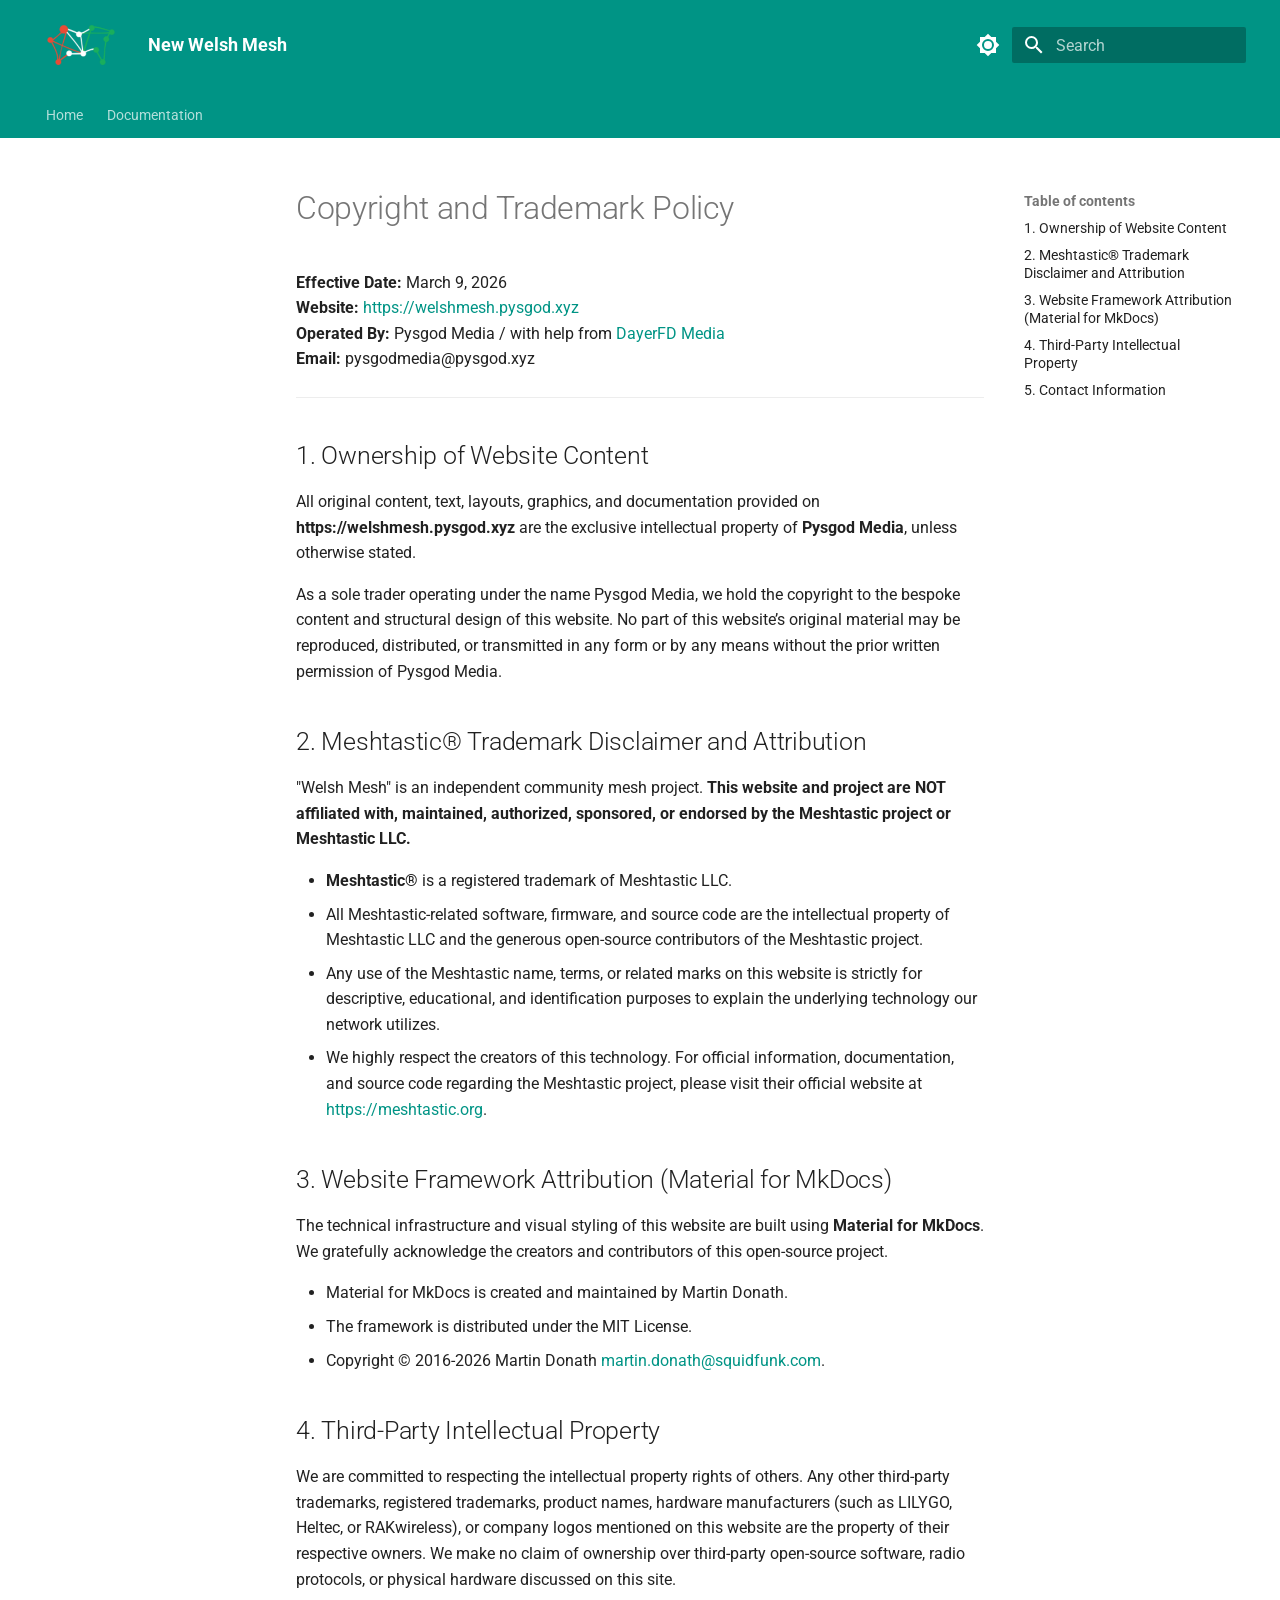
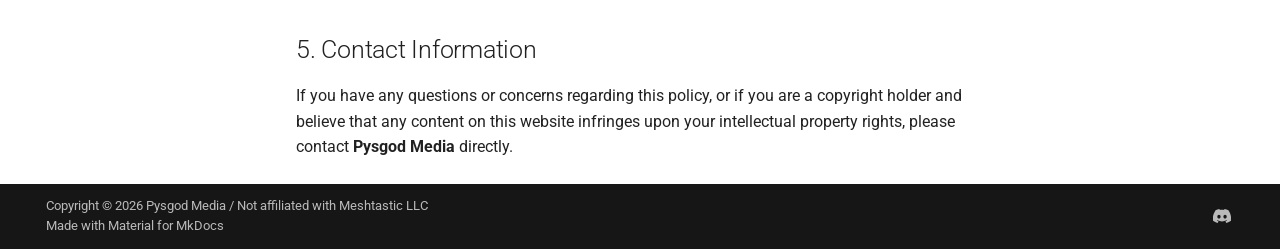
==== copyright/index.html @ be0174ce "Deployed 5607182 with MkDocs version: 1.6.1" ====
<!doctype html>
<html lang="en" class="no-js">
  <head>
    
      <meta charset="utf-8">
      <meta name="viewport" content="width=device-width,initial-scale=1">
      
      
      
        <link rel="canonical" href="https://welshmesh.pysgod.xyz/copyright/">
      
      
      
      
        
      
      
      <link rel="icon" href="../nwm-white.png">
      <meta name="generator" content="mkdocs-1.6.1, mkdocs-material-9.7.6">
    
    
      
        <title>Copyright and Trademark Policy - New Welsh Mesh</title>
      
    
    
      <link rel="stylesheet" href="../assets/stylesheets/main.484c7ddc.min.css">
      
        
        <link rel="stylesheet" href="../assets/stylesheets/palette.ab4e12ef.min.css">
      
      


    
    
      
    
    
      
        
        
        <link rel="preconnect" href="https://fonts.gstatic.com" crossorigin>
        <link rel="stylesheet" href="https://fonts.googleapis.com/css?family=Roboto:300,300i,400,400i,700,700i%7CRoboto+Mono:400,400i,700,700i&display=fallback">
        <style>:root{--md-text-font:"Roboto";--md-code-font:"Roboto Mono"}</style>
      
    
    
      <link rel="stylesheet" href="../stylesheets/style.css">
    
    <script>__md_scope=new URL("..",location),__md_hash=e=>[...e].reduce(((e,_)=>(e<<5)-e+_.charCodeAt(0)),0),__md_get=(e,_=localStorage,t=__md_scope)=>JSON.parse(_.getItem(t.pathname+"."+e)),__md_set=(e,_,t=localStorage,a=__md_scope)=>{try{t.setItem(a.pathname+"."+e,JSON.stringify(_))}catch(e){}}</script>
    
      

    
    
  </head>
  
  
    
    
      
    
    
    
    
    <body dir="ltr" data-md-color-scheme="default" data-md-color-primary="custom" data-md-color-accent="custom">
  
    
    <input class="md-toggle" data-md-toggle="drawer" type="checkbox" id="__drawer" autocomplete="off">
    <input class="md-toggle" data-md-toggle="search" type="checkbox" id="__search" autocomplete="off">
    <label class="md-overlay" for="__drawer"></label>
    <div data-md-component="skip">
      
        
        <a href="#copyright-and-trademark-policy" class="md-skip">
          Skip to content
        </a>
      
    </div>
    <div data-md-component="announce">
      
    </div>
    
    
      

<header class="md-header" data-md-component="header">
  <nav class="md-header__inner md-grid" aria-label="Header">
    <a href=".." title="New Welsh Mesh" class="md-header__button md-logo" aria-label="New Welsh Mesh" data-md-component="logo">
      
  <img src="../nwm-white.png" alt="logo">

    </a>
    <label class="md-header__button md-icon" for="__drawer">
      
      <svg xmlns="http://www.w3.org/2000/svg" viewBox="0 0 24 24"><path d="M3 6h18v2H3zm0 5h18v2H3zm0 5h18v2H3z"/></svg>
    </label>
    <div class="md-header__title" data-md-component="header-title">
      <div class="md-header__ellipsis">
        <div class="md-header__topic">
          <span class="md-ellipsis">
            New Welsh Mesh
          </span>
        </div>
        <div class="md-header__topic" data-md-component="header-topic">
          <span class="md-ellipsis">
            
              Copyright and Trademark Policy
            
          </span>
        </div>
      </div>
    </div>
    
      
        <form class="md-header__option" data-md-component="palette">
  
    
    
    
    <input class="md-option" data-md-color-media="" data-md-color-scheme="default" data-md-color-primary="custom" data-md-color-accent="custom"  aria-label="Switch to dark mode"  type="radio" name="__palette" id="__palette_0">
    
      <label class="md-header__button md-icon" title="Switch to dark mode" for="__palette_1" hidden>
        <svg xmlns="http://www.w3.org/2000/svg" viewBox="0 0 24 24"><path d="M12 8a4 4 0 0 0-4 4 4 4 0 0 0 4 4 4 4 0 0 0 4-4 4 4 0 0 0-4-4m0 10a6 6 0 0 1-6-6 6 6 0 0 1 6-6 6 6 0 0 1 6 6 6 6 0 0 1-6 6m8-9.31V4h-4.69L12 .69 8.69 4H4v4.69L.69 12 4 15.31V20h4.69L12 23.31 15.31 20H20v-4.69L23.31 12z"/></svg>
      </label>
    
  
    
    
    
    <input class="md-option" data-md-color-media="" data-md-color-scheme="slate" data-md-color-primary="custom" data-md-color-accent="custom"  aria-label="Switch to light mode"  type="radio" name="__palette" id="__palette_1">
    
      <label class="md-header__button md-icon" title="Switch to light mode" for="__palette_0" hidden>
        <svg xmlns="http://www.w3.org/2000/svg" viewBox="0 0 24 24"><path d="M12 18c-.89 0-1.74-.2-2.5-.55C11.56 16.5 13 14.42 13 12s-1.44-4.5-3.5-5.45C10.26 6.2 11.11 6 12 6a6 6 0 0 1 6 6 6 6 0 0 1-6 6m8-9.31V4h-4.69L12 .69 8.69 4H4v4.69L.69 12 4 15.31V20h4.69L12 23.31 15.31 20H20v-4.69L23.31 12z"/></svg>
      </label>
    
  
</form>
      
    
    
      <script>var palette=__md_get("__palette");if(palette&&palette.color){if("(prefers-color-scheme)"===palette.color.media){var media=matchMedia("(prefers-color-scheme: light)"),input=document.querySelector(media.matches?"[data-md-color-media='(prefers-color-scheme: light)']":"[data-md-color-media='(prefers-color-scheme: dark)']");palette.color.media=input.getAttribute("data-md-color-media"),palette.color.scheme=input.getAttribute("data-md-color-scheme"),palette.color.primary=input.getAttribute("data-md-color-primary"),palette.color.accent=input.getAttribute("data-md-color-accent")}for(var[key,value]of Object.entries(palette.color))document.body.setAttribute("data-md-color-"+key,value)}</script>
    
    
    
      
      
        <label class="md-header__button md-icon" for="__search">
          
          <svg xmlns="http://www.w3.org/2000/svg" viewBox="0 0 24 24"><path d="M9.5 3A6.5 6.5 0 0 1 16 9.5c0 1.61-.59 3.09-1.56 4.23l.27.27h.79l5 5-1.5 1.5-5-5v-.79l-.27-.27A6.52 6.52 0 0 1 9.5 16 6.5 6.5 0 0 1 3 9.5 6.5 6.5 0 0 1 9.5 3m0 2C7 5 5 7 5 9.5S7 14 9.5 14 14 12 14 9.5 12 5 9.5 5"/></svg>
        </label>
        <div class="md-search" data-md-component="search" role="dialog">
  <label class="md-search__overlay" for="__search"></label>
  <div class="md-search__inner" role="search">
    <form class="md-search__form" name="search">
      <input type="text" class="md-search__input" name="query" aria-label="Search" placeholder="Search" autocapitalize="off" autocorrect="off" autocomplete="off" spellcheck="false" data-md-component="search-query" required>
      <label class="md-search__icon md-icon" for="__search">
        
        <svg xmlns="http://www.w3.org/2000/svg" viewBox="0 0 24 24"><path d="M9.5 3A6.5 6.5 0 0 1 16 9.5c0 1.61-.59 3.09-1.56 4.23l.27.27h.79l5 5-1.5 1.5-5-5v-.79l-.27-.27A6.52 6.52 0 0 1 9.5 16 6.5 6.5 0 0 1 3 9.5 6.5 6.5 0 0 1 9.5 3m0 2C7 5 5 7 5 9.5S7 14 9.5 14 14 12 14 9.5 12 5 9.5 5"/></svg>
        
        <svg xmlns="http://www.w3.org/2000/svg" viewBox="0 0 24 24"><path d="M20 11v2H8l5.5 5.5-1.42 1.42L4.16 12l7.92-7.92L13.5 5.5 8 11z"/></svg>
      </label>
      <nav class="md-search__options" aria-label="Search">
        
        <button type="reset" class="md-search__icon md-icon" title="Clear" aria-label="Clear" tabindex="-1">
          
          <svg xmlns="http://www.w3.org/2000/svg" viewBox="0 0 24 24"><path d="M19 6.41 17.59 5 12 10.59 6.41 5 5 6.41 10.59 12 5 17.59 6.41 19 12 13.41 17.59 19 19 17.59 13.41 12z"/></svg>
        </button>
      </nav>
      
    </form>
    <div class="md-search__output">
      <div class="md-search__scrollwrap" tabindex="0" data-md-scrollfix>
        <div class="md-search-result" data-md-component="search-result">
          <div class="md-search-result__meta">
            Initializing search
          </div>
          <ol class="md-search-result__list" role="presentation"></ol>
        </div>
      </div>
    </div>
  </div>
</div>
      
    
    
  </nav>
  
</header>
    
    <div class="md-container" data-md-component="container">
      
      
        
          
            
<nav class="md-tabs" aria-label="Tabs" data-md-component="tabs">
  <div class="md-grid">
    <ul class="md-tabs__list">
      
        
  
  
  
  
    <li class="md-tabs__item">
      <a href=".." class="md-tabs__link">
        
  
  
    
  
  Home

      </a>
    </li>
  

      
        
  
  
  
  
    
    
      
  
  
  
  
    
    
      <li class="md-tabs__item">
        <a href="../docs/getting-started/" class="md-tabs__link">
          
  
  
  Documentation

        </a>
      </li>
    
  

    
  

      
    </ul>
  </div>
</nav>
          
        
      
      <main class="md-main" data-md-component="main">
        <div class="md-main__inner md-grid">
          
            
              
              <div class="md-sidebar md-sidebar--primary" data-md-component="sidebar" data-md-type="navigation" >
                <div class="md-sidebar__scrollwrap">
                  <div class="md-sidebar__inner">
                    


  


<nav class="md-nav md-nav--primary md-nav--lifted" aria-label="Navigation" data-md-level="0">
  <label class="md-nav__title" for="__drawer">
    <a href=".." title="New Welsh Mesh" class="md-nav__button md-logo" aria-label="New Welsh Mesh" data-md-component="logo">
      
  <img src="../nwm-white.png" alt="logo">

    </a>
    New Welsh Mesh
  </label>
  
  <ul class="md-nav__list" data-md-scrollfix>
    
      
      
  
  
  
  
    <li class="md-nav__item">
      <a href=".." class="md-nav__link">
        
  
  
  <span class="md-ellipsis">
    
  
    Home
  

    
  </span>
  
  

      </a>
    </li>
  

    
      
      
  
  
  
  
    
    
    
    
      
      
        
      
    
    
    <li class="md-nav__item md-nav__item--nested">
      
        
        
        <input class="md-nav__toggle md-toggle " type="checkbox" id="__nav_2" >
        
          
          <label class="md-nav__link" for="__nav_2" id="__nav_2_label" tabindex="0">
            
  
  
  <span class="md-ellipsis">
    
  
    Documentation
  

    
  </span>
  
  

            <span class="md-nav__icon md-icon"></span>
          </label>
        
        <nav class="md-nav" data-md-level="1" aria-labelledby="__nav_2_label" aria-expanded="false">
          <label class="md-nav__title" for="__nav_2">
            <span class="md-nav__icon md-icon"></span>
            
  
    Documentation
  

          </label>
          <ul class="md-nav__list" data-md-scrollfix>
            
              
                
  
  
  
  
    
    
    
    
      
      
        
      
    
    
    <li class="md-nav__item md-nav__item--nested">
      
        
        
        <input class="md-nav__toggle md-toggle " type="checkbox" id="__nav_2_1" >
        
          
          <label class="md-nav__link" for="__nav_2_1" id="__nav_2_1_label" tabindex="0">
            
  
  
  <span class="md-ellipsis">
    
  
    Getting Started
  

    
  </span>
  
  

            <span class="md-nav__icon md-icon"></span>
          </label>
        
        <nav class="md-nav" data-md-level="2" aria-labelledby="__nav_2_1_label" aria-expanded="false">
          <label class="md-nav__title" for="__nav_2_1">
            <span class="md-nav__icon md-icon"></span>
            
  
    Getting Started
  

          </label>
          <ul class="md-nav__list" data-md-scrollfix>
            
              
                
  
  
  
  
    <li class="md-nav__item">
      <a href="../docs/getting-started/" class="md-nav__link">
        
  
  
  <span class="md-ellipsis">
    
  
    Introduction
  

    
  </span>
  
  

      </a>
    </li>
  

              
            
              
                
  
  
  
  
    <li class="md-nav__item">
      <a href="../docs/node-settings/" class="md-nav__link">
        
  
  
  <span class="md-ellipsis">
    
  
    Node Settings
  

    
  </span>
  
  

      </a>
    </li>
  

              
            
          </ul>
        </nav>
      
    </li>
  

              
            
              
                
  
  
  
  
    
    
    
    
      
      
        
      
    
    
    <li class="md-nav__item md-nav__item--nested">
      
        
        
        <input class="md-nav__toggle md-toggle " type="checkbox" id="__nav_2_2" >
        
          
          <label class="md-nav__link" for="__nav_2_2" id="__nav_2_2_label" tabindex="0">
            
  
  
  <span class="md-ellipsis">
    
  
    Guidelines
  

    
  </span>
  
  

            <span class="md-nav__icon md-icon"></span>
          </label>
        
        <nav class="md-nav" data-md-level="2" aria-labelledby="__nav_2_2_label" aria-expanded="false">
          <label class="md-nav__title" for="__nav_2_2">
            <span class="md-nav__icon md-icon"></span>
            
  
    Guidelines
  

          </label>
          <ul class="md-nav__list" data-md-scrollfix>
            
              
                
  
  
  
  
    <li class="md-nav__item">
      <a href="../docs/mesh-etiquette/" class="md-nav__link">
        
  
  
  <span class="md-ellipsis">
    
  
    Typical Practices
  

    
  </span>
  
  

      </a>
    </li>
  

              
            
          </ul>
        </nav>
      
    </li>
  

              
            
              
                
  
  
  
  
    
    
    
    
      
      
        
      
    
    
    <li class="md-nav__item md-nav__item--nested">
      
        
        
        <input class="md-nav__toggle md-toggle " type="checkbox" id="__nav_2_3" >
        
          
          <label class="md-nav__link" for="__nav_2_3" id="__nav_2_3_label" tabindex="0">
            
  
  
  <span class="md-ellipsis">
    
  
    Extra
  

    
  </span>
  
  

            <span class="md-nav__icon md-icon"></span>
          </label>
        
        <nav class="md-nav" data-md-level="2" aria-labelledby="__nav_2_3_label" aria-expanded="false">
          <label class="md-nav__title" for="__nav_2_3">
            <span class="md-nav__icon md-icon"></span>
            
  
    Extra
  

          </label>
          <ul class="md-nav__list" data-md-scrollfix>
            
              
                
  
  
  
  
    <li class="md-nav__item">
      <a href="../docs/node-choices/" class="md-nav__link">
        
  
  
  <span class="md-ellipsis">
    
  
    Node Choices
  

    
  </span>
  
  

      </a>
    </li>
  

              
            
          </ul>
        </nav>
      
    </li>
  

              
            
          </ul>
        </nav>
      
    </li>
  

    
  </ul>
</nav>
                  </div>
                </div>
              </div>
            
            
              
              <div class="md-sidebar md-sidebar--secondary" data-md-component="sidebar" data-md-type="toc" >
                <div class="md-sidebar__scrollwrap">
                  <div class="md-sidebar__inner">
                    

<nav class="md-nav md-nav--secondary" aria-label="Table of contents">
  
  
  
    
  
  
    <label class="md-nav__title" for="__toc">
      <span class="md-nav__icon md-icon"></span>
      Table of contents
    </label>
    <ul class="md-nav__list" data-md-component="toc" data-md-scrollfix>
      
        <li class="md-nav__item">
  <a href="#1-ownership-of-website-content" class="md-nav__link">
    <span class="md-ellipsis">
      
        1. Ownership of Website Content
      
    </span>
  </a>
  
</li>
      
        <li class="md-nav__item">
  <a href="#2-meshtastic-trademark-disclaimer-and-attribution" class="md-nav__link">
    <span class="md-ellipsis">
      
        2. Meshtastic® Trademark Disclaimer and Attribution
      
    </span>
  </a>
  
</li>
      
        <li class="md-nav__item">
  <a href="#3-website-framework-attribution-material-for-mkdocs" class="md-nav__link">
    <span class="md-ellipsis">
      
        3. Website Framework Attribution (Material for MkDocs)
      
    </span>
  </a>
  
</li>
      
        <li class="md-nav__item">
  <a href="#4-third-party-intellectual-property" class="md-nav__link">
    <span class="md-ellipsis">
      
        4. Third-Party Intellectual Property
      
    </span>
  </a>
  
</li>
      
        <li class="md-nav__item">
  <a href="#5-contact-information" class="md-nav__link">
    <span class="md-ellipsis">
      
        5. Contact Information
      
    </span>
  </a>
  
</li>
      
    </ul>
  
</nav>
                  </div>
                </div>
              </div>
            
          
          
            <div class="md-content" data-md-component="content">
              
              <article class="md-content__inner md-typeset">
                
                  


  
  


<h1 id="copyright-and-trademark-policy">Copyright and Trademark Policy</h1>
<p><strong>Effective Date:</strong> March 9, 2026<br />
<strong>Website:</strong> <a href="https://welshmesh.pysgod.xyz">https://welshmesh.pysgod.xyz</a><br />
<strong>Operated By:</strong> Pysgod Media / with help from <a href="https://dayerfd.xyz">DayerFD Media</a><br />
<strong>Email:</strong> pysgodmedia@pysgod.xyz</p>
<hr />
<h2 id="1-ownership-of-website-content">1. Ownership of Website Content</h2>
<p>All original content, text, layouts, graphics, and documentation provided on <strong>https://welshmesh.pysgod.xyz</strong> are the exclusive intellectual property of <strong>Pysgod Media</strong>, unless otherwise stated. </p>
<p>As a sole trader operating under the name Pysgod Media, we hold the copyright to the bespoke content and structural design of this website. No part of this website’s original material may be reproduced, distributed, or transmitted in any form or by any means without the prior written permission of Pysgod Media.</p>
<h2 id="2-meshtastic-trademark-disclaimer-and-attribution">2. Meshtastic® Trademark Disclaimer and Attribution</h2>
<p>"Welsh Mesh" is an independent community mesh project. <strong>This website and project are NOT affiliated with, maintained, authorized, sponsored, or endorsed by the Meshtastic project or Meshtastic LLC.</strong></p>
<ul>
<li><strong>Meshtastic®</strong> is a registered trademark of Meshtastic LLC. </li>
<li>All Meshtastic-related software, firmware, and source code are the intellectual property of Meshtastic LLC and the generous open-source contributors of the Meshtastic project.</li>
<li>Any use of the Meshtastic name, terms, or related marks on this website is strictly for descriptive, educational, and identification purposes to explain the underlying technology our network utilizes. </li>
<li>We highly respect the creators of this technology. For official information, documentation, and source code regarding the Meshtastic project, please visit their official website at <a href="https://meshtastic.org">https://meshtastic.org</a>.</li>
</ul>
<h2 id="3-website-framework-attribution-material-for-mkdocs">3. Website Framework Attribution (Material for MkDocs)</h2>
<p>The technical infrastructure and visual styling of this website are built using <strong>Material for MkDocs</strong>. We gratefully acknowledge the creators and contributors of this open-source project.</p>
<ul>
<li>Material for MkDocs is created and maintained by Martin Donath.</li>
<li>The framework is distributed under the MIT License. </li>
<li>Copyright © 2016-2026 Martin Donath <a href="&#109;&#97;&#105;&#108;&#116;&#111;&#58;&#109;&#97;&#114;&#116;&#105;&#110;&#46;&#100;&#111;&#110;&#97;&#116;&#104;&#64;&#115;&#113;&#117;&#105;&#100;&#102;&#117;&#110;&#107;&#46;&#99;&#111;&#109;">&#109;&#97;&#114;&#116;&#105;&#110;&#46;&#100;&#111;&#110;&#97;&#116;&#104;&#64;&#115;&#113;&#117;&#105;&#100;&#102;&#117;&#110;&#107;&#46;&#99;&#111;&#109;</a>.</li>
</ul>
<h2 id="4-third-party-intellectual-property">4. Third-Party Intellectual Property</h2>
<p>We are committed to respecting the intellectual property rights of others. Any other third-party trademarks, registered trademarks, product names, hardware manufacturers (such as LILYGO, Heltec, or RAKwireless), or company logos mentioned on this website are the property of their respective owners. We make no claim of ownership over third-party open-source software, radio protocols, or physical hardware discussed on this site.</p>
<h2 id="5-contact-information">5. Contact Information</h2>
<p>If you have any questions or concerns regarding this policy, or if you are a copyright holder and believe that any content on this website infringes upon your intellectual property rights, please contact <strong>Pysgod Media</strong> directly. </p>












                
              </article>
            </div>
          
          
<script>var target=document.getElementById(location.hash.slice(1));target&&target.name&&(target.checked=target.name.startsWith("__tabbed_"))</script>
        </div>
        
      </main>
      
        <footer class="md-footer">
  
    
  
  <div class="md-footer-meta md-typeset">
    <div class="md-footer-meta__inner md-grid">
      <div class="md-copyright">
  
    <div class="md-copyright__highlight">
      Copyright &copy; 2026 <a href="https://welshmesh.pysgod.xyz/copyright/">Pysgod Media<a/> / Not affiliated with Meshtastic LLC
    </div>
  
  
    Made with
    <a href="https://squidfunk.github.io/mkdocs-material/" target="_blank" rel="noopener">
      Material for MkDocs
    </a>
  
</div>
      
        
<div class="md-social">
  
    
    
    
    
      
      
    
    <a href="https://discord.gg/4VhKqbH39W" target="_blank" rel="noopener" title="discord.gg" class="md-social__link">
      <svg xmlns="http://www.w3.org/2000/svg" viewBox="0 0 576 512"><!--! Font Awesome Free 7.1.0 by @fontawesome - https://fontawesome.com License - https://fontawesome.com/license/free (Icons: CC BY 4.0, Fonts: SIL OFL 1.1, Code: MIT License) Copyright 2025 Fonticons, Inc.--><path d="M492.5 69.8c-.2-.3-.4-.6-.8-.7-38.1-17.5-78.4-30-119.7-37.1-.4-.1-.8 0-1.1.1s-.6.4-.8.8c-5.5 9.9-10.5 20.2-14.9 30.6-44.6-6.8-89.9-6.8-134.4 0-4.5-10.5-9.5-20.7-15.1-30.6-.2-.3-.5-.6-.8-.8s-.7-.2-1.1-.2C162.5 39 122.2 51.5 84.1 69c-.3.1-.6.4-.8.7C7.1 183.5-13.8 294.6-3.6 404.2c0 .3.1.5.2.8s.3.4.5.6c44.4 32.9 94 58 146.8 74.2.4.1.8.1 1.1 0s.7-.4.9-.7c11.3-15.4 21.4-31.8 30-48.8.1-.2.2-.5.2-.8s0-.5-.1-.8-.2-.5-.4-.6-.4-.3-.7-.4c-15.8-6.1-31.2-13.4-45.9-21.9-.3-.2-.5-.4-.7-.6s-.3-.6-.3-.9 0-.6.2-.9.3-.5.6-.7c3.1-2.3 6.2-4.7 9.1-7.1.3-.2.6-.4.9-.4s.7 0 1 .1c96.2 43.9 200.4 43.9 295.5 0 .3-.1.7-.2 1-.2s.7.2.9.4c2.9 2.4 6 4.9 9.1 7.2.2.2.4.4.6.7s.2.6.2.9-.1.6-.3.9-.4.5-.6.6c-14.7 8.6-30 15.9-45.9 21.8-.2.1-.5.2-.7.4s-.3.4-.4.7-.1.5-.1.8.1.5.2.8c8.8 17 18.8 33.3 30 48.8.2.3.6.6.9.7s.8.1 1.1 0c52.9-16.2 102.6-41.3 147.1-74.2.2-.2.4-.4.5-.6s.2-.5.2-.8c12.3-126.8-20.5-236.9-86.9-334.5zm-302 267.7c-29 0-52.8-26.6-52.8-59.2s23.4-59.2 52.8-59.2c29.7 0 53.3 26.8 52.8 59.2 0 32.7-23.4 59.2-52.8 59.2m195.4 0c-29 0-52.8-26.6-52.8-59.2s23.4-59.2 52.8-59.2c29.7 0 53.3 26.8 52.8 59.2 0 32.7-23.2 59.2-52.8 59.2"/></svg>
    </a>
  
</div>
      
    </div>
  </div>
</footer>
      
    </div>
    <div class="md-dialog" data-md-component="dialog">
      <div class="md-dialog__inner md-typeset"></div>
    </div>
    
    
    
      
      
      <script id="__config" type="application/json">{"annotate": null, "base": "..", "features": ["navigation.tabs", "navigation.sections", "content.code.copy", "navigation.footer"], "search": "../assets/javascripts/workers/search.2c215733.min.js", "tags": null, "translations": {"clipboard.copied": "Copied to clipboard", "clipboard.copy": "Copy to clipboard", "search.result.more.one": "1 more on this page", "search.result.more.other": "# more on this page", "search.result.none": "No matching documents", "search.result.one": "1 matching document", "search.result.other": "# matching documents", "search.result.placeholder": "Type to start searching", "search.result.term.missing": "Missing", "select.version": "Select version"}, "version": null}</script>
    
    
      <script src="../assets/javascripts/bundle.79ae519e.min.js"></script>
      
    
  </body>
</html>
---- assets/stylesheets/main.484c7ddc.min.css ----
@charset "UTF-8";html{-webkit-text-size-adjust:none;-moz-text-size-adjust:none;text-size-adjust:none;box-sizing:border-box}*,:after,:before{box-sizing:inherit}@media (prefers-reduced-motion){*,:after,:before{transition:none!important}}body{margin:0}a,button,input,label{-webkit-tap-highlight-color:transparent}a{color:inherit;text-decoration:none}hr{border:0;box-sizing:initial;display:block;height:.05rem;overflow:visible;padding:0}small{font-size:80%}sub,sup{line-height:1em}img{border-style:none}table{border-collapse:initial;border-spacing:0}td,th{font-weight:400;vertical-align:top}button{background:#0000;border:0;font-family:inherit;font-size:inherit;margin:0;padding:0}input{border:0;outline:none}:root{--md-primary-fg-color:#4051b5;--md-primary-fg-color--light:#5d6cc0;--md-primary-fg-color--dark:#303fa1;--md-primary-bg-color:#fff;--md-primary-bg-color--light:#ffffffb3;--md-accent-fg-color:#526cfe;--md-accent-fg-color--transparent:#526cfe1a;--md-accent-bg-color:#fff;--md-accent-bg-color--light:#ffffffb3}[data-md-color-scheme=default]{color-scheme:light}[data-md-color-scheme=default] img[src$="#gh-dark-mode-only"],[data-md-color-scheme=default] img[src$="#only-dark"]{display:none}:root,[data-md-color-scheme=default]{--md-hue:225deg;--md-default-fg-color:#000000de;--md-default-fg-color--light:#0000008a;--md-default-fg-color--lighter:#00000052;--md-default-fg-color--lightest:#00000012;--md-default-bg-color:#fff;--md-default-bg-color--light:#ffffffb3;--md-default-bg-color--lighter:#ffffff4d;--md-default-bg-color--lightest:#ffffff1f;--md-code-fg-color:#36464e;--md-code-bg-color:#f5f5f5;--md-code-bg-color--light:#f5f5f5b3;--md-code-bg-color--lighter:#f5f5f54d;--md-code-hl-color:#4287ff;--md-code-hl-color--light:#4287ff1a;--md-code-hl-number-color:#d52a2a;--md-code-hl-special-color:#db1457;--md-code-hl-function-color:#a846b9;--md-code-hl-constant-color:#6e59d9;--md-code-hl-keyword-color:#3f6ec6;--md-code-hl-string-color:#1c7d4d;--md-code-hl-name-color:var(--md-code-fg-color);--md-code-hl-operator-color:var(--md-default-fg-color--light);--md-code-hl-punctuation-color:var(--md-default-fg-color--light);--md-code-hl-comment-color:var(--md-default-fg-color--light);--md-code-hl-generic-color:var(--md-default-fg-color--light);--md-code-hl-variable-color:var(--md-default-fg-color--light);--md-typeset-color:var(--md-default-fg-color);--md-typeset-a-color:var(--md-primary-fg-color);--md-typeset-del-color:#f5503d26;--md-typeset-ins-color:#0bd57026;--md-typeset-kbd-color:#fafafa;--md-typeset-kbd-accent-color:#fff;--md-typeset-kbd-border-color:#b8b8b8;--md-typeset-mark-color:#ffff0080;--md-typeset-table-color:#0000001f;--md-typeset-table-color--light:rgba(0,0,0,.035);--md-admonition-fg-color:var(--md-default-fg-color);--md-admonition-bg-color:var(--md-default-bg-color);--md-warning-fg-color:#000000de;--md-warning-bg-color:#ff9;--md-footer-fg-color:#fff;--md-footer-fg-color--light:#ffffffb3;--md-footer-fg-color--lighter:#ffffff73;--md-footer-bg-color:#000000de;--md-footer-bg-color--dark:#00000052;--md-shadow-z1:0 0.2rem 0.5rem #0000000d,0 0 0.05rem #0000001a;--md-shadow-z2:0 0.2rem 0.5rem #0000001a,0 0 0.05rem #00000040;--md-shadow-z3:0 0.2rem 0.5rem #0003,0 0 0.05rem #00000059}.md-icon svg{fill:currentcolor;display:block;height:1.2rem;width:1.2rem}body{-webkit-font-smoothing:antialiased;-moz-osx-font-smoothing:grayscale;--md-text-font-family:var(--md-text-font,_),-apple-system,BlinkMacSystemFont,Helvetica,Arial,sans-serif;--md-code-font-family:var(--md-code-font,_),SFMono-Regular,Consolas,Menlo,monospace}aside,body,input{font-feature-settings:"kern","liga";color:var(--md-typeset-color);font-family:var(--md-text-font-family)}code,kbd,pre{font-feature-settings:"kern";font-family:var(--md-code-font-family)}:root{--md-typeset-table-sort-icon:url('data:image/svg+xml;charset=utf-8,<svg xmlns="http://www.w3.org/2000/svg" viewBox="0 0 24 24"><path d="m18 21-4-4h3V7h-3l4-4 4 4h-3v10h3M2 19v-2h10v2M2 13v-2h7v2M2 7V5h4v2z"/></svg>');--md-typeset-table-sort-icon--asc:url('data:image/svg+xml;charset=utf-8,<svg xmlns="http://www.w3.org/2000/svg" viewBox="0 0 24 24"><path d="M19 17h3l-4 4-4-4h3V3h2M2 17h10v2H2M6 5v2H2V5m0 6h7v2H2z"/></svg>');--md-typeset-table-sort-icon--desc:url('data:image/svg+xml;charset=utf-8,<svg xmlns="http://www.w3.org/2000/svg" viewBox="0 0 24 24"><path d="M19 7h3l-4-4-4 4h3v14h2M2 17h10v2H2M6 5v2H2V5m0 6h7v2H2z"/></svg>')}.md-typeset{-webkit-print-color-adjust:exact;color-adjust:exact;font-size:.8rem;line-height:1.6;overflow-wrap:break-word}@media print{.md-typeset{font-size:.68rem}}.md-typeset blockquote,.md-typeset dl,.md-typeset figure,.md-typeset ol,.md-typeset pre,.md-typeset ul{margin-bottom:1em;margin-top:1em}.md-typeset h1{color:var(--md-default-fg-color--light);font-size:2em;line-height:1.3;margin:0 0 1.25em}.md-typeset h1,.md-typeset h2{font-weight:300;letter-spacing:-.01em}.md-typeset h2{font-size:1.5625em;line-height:1.4;margin:1.6em 0 .64em}.md-typeset h3{font-size:1.25em;font-weight:400;letter-spacing:-.01em;line-height:1.5;margin:1.6em 0 .8em}.md-typeset h2+h3{margin-top:.8em}.md-typeset h4{font-weight:700;letter-spacing:-.01em;margin:1em 0}.md-typeset h5,.md-typeset h6{color:var(--md-default-fg-color--light);font-size:.8em;font-weight:700;letter-spacing:-.01em;margin:1.25em 0}.md-typeset h5{text-transform:uppercase}.md-typeset h5 code{text-transform:none}.md-typeset hr{border-bottom:.05rem solid var(--md-default-fg-color--lightest);display:flow-root;margin:1.5em 0}.md-typeset a{color:var(--md-typeset-a-color);word-break:break-word}.md-typeset a,.md-typeset a:before{transition:color 125ms}.md-typeset a:focus,.md-typeset a:hover{color:var(--md-accent-fg-color)}.md-typeset a:focus code,.md-typeset a:hover code{background-color:var(--md-accent-fg-color--transparent);color:var(--md-accent-fg-color)}.md-typeset a code{color:var(--md-typeset-a-color)}.md-typeset a.focus-visible{outline-color:var(--md-accent-fg-color);outline-offset:.2rem}.md-typeset code,.md-typeset kbd,.md-typeset pre{color:var(--md-code-fg-color);direction:ltr;font-variant-ligatures:none;transition:background-color 125ms}@media print{.md-typeset code,.md-typeset kbd,.md-typeset pre{white-space:pre-wrap}}.md-typeset code{background-color:var(--md-code-bg-color);border-radius:.1rem;-webkit-box-decoration-break:clone;box-decoration-break:clone;font-size:.85em;padding:0 .2941176471em;transition:color 125ms,background-color 125ms;word-break:break-word}.md-typeset code:not(.focus-visible){-webkit-tap-highlight-color:transparent;outline:none}.md-typeset pre{display:flow-root;line-height:1.4;position:relative}.md-typeset pre>code{-webkit-box-decoration-break:slice;box-decoration-break:slice;box-shadow:none;display:block;margin:0;outline-color:var(--md-accent-fg-color);overflow:auto;padding:.7720588235em 1.1764705882em;scrollbar-color:var(--md-default-fg-color--lighter) #0000;scrollbar-width:thin;touch-action:auto;word-break:normal}.md-typeset pre>code:hover{scrollbar-color:var(--md-accent-fg-color) #0000}.md-typeset pre>code::-webkit-scrollbar{height:.2rem;width:.2rem}.md-typeset pre>code::-webkit-scrollbar-thumb{background-color:var(--md-default-fg-color--lighter)}.md-typeset pre>code::-webkit-scrollbar-thumb:hover{background-color:var(--md-accent-fg-color)}.md-typeset kbd{background-color:var(--md-typeset-kbd-color);border-radius:.1rem;box-shadow:0 .1rem 0 .05rem var(--md-typeset-kbd-border-color),0 .1rem 0 var(--md-typeset-kbd-border-color),0 -.1rem .2rem var(--md-typeset-kbd-accent-color) inset;color:var(--md-default-fg-color);display:inline-block;font-size:.75em;padding:0 .6666666667em;vertical-align:text-top;word-break:break-word}.md-typeset mark{background-color:var(--md-typeset-mark-color);-webkit-box-decoration-break:clone;box-decoration-break:clone;color:inherit;word-break:break-word}.md-typeset abbr{cursor:help;text-decoration:none}.md-typeset [data-preview],.md-typeset abbr{border-bottom:.05rem dotted var(--md-default-fg-color--light)}.md-typeset small{opacity:.75}[dir=ltr] .md-typeset sub,[dir=ltr] .md-typeset sup{margin-left:.078125em}[dir=rtl] .md-typeset sub,[dir=rtl] .md-typeset sup{margin-right:.078125em}[dir=ltr] .md-typeset blockquote{padding-left:.6rem}[dir=rtl] .md-typeset blockquote{padding-right:.6rem}[dir=ltr] .md-typeset blockquote{border-left:.2rem solid var(--md-default-fg-color--lighter)}[dir=rtl] .md-typeset blockquote{border-right:.2rem solid var(--md-default-fg-color--lighter)}.md-typeset blockquote{color:var(--md-default-fg-color--light);margin-left:0;margin-right:0}.md-typeset ul{list-style-type:disc}.md-typeset ul[type]{list-style-type:revert-layer}[dir=ltr] .md-typeset ol,[dir=ltr] .md-typeset ul{margin-left:.625em}[dir=rtl] .md-typeset ol,[dir=rtl] .md-typeset ul{margin-right:.625em}.md-typeset ol,.md-typeset ul{padding:0}.md-typeset ol:not([hidden]),.md-typeset ul:not([hidden]){display:flow-root}.md-typeset ol ol,.md-typeset ul ol{list-style-type:lower-alpha}.md-typeset ol ol ol,.md-typeset ul ol ol{list-style-type:lower-roman}.md-typeset ol ol ol ol,.md-typeset ul ol ol ol{list-style-type:upper-alpha}.md-typeset ol ol ol ol ol,.md-typeset ul ol ol ol ol{list-style-type:upper-roman}.md-typeset ol[type],.md-typeset ul[type]{list-style-type:revert-layer}[dir=ltr] .md-typeset ol li,[dir=ltr] .md-typeset ul li{margin-left:1.25em}[dir=rtl] .md-typeset ol li,[dir=rtl] .md-typeset ul li{margin-right:1.25em}.md-typeset ol li,.md-typeset ul li{margin-bottom:.5em}.md-typeset ol li blockquote,.md-typeset ol li p,.md-typeset ul li blockquote,.md-typeset ul li p{margin:.5em 0}.md-typeset ol li:last-child,.md-typeset ul li:last-child{margin-bottom:0}[dir=ltr] .md-typeset ol li ol,[dir=ltr] .md-typeset ol li ul,[dir=ltr] .md-typeset ul li ol,[dir=ltr] .md-typeset ul li ul{margin-left:.625em}[dir=rtl] .md-typeset ol li ol,[dir=rtl] .md-typeset ol li ul,[dir=rtl] .md-typeset ul li ol,[dir=rtl] .md-typeset ul li ul{margin-right:.625em}.md-typeset ol li ol,.md-typeset ol li ul,.md-typeset ul li ol,.md-typeset ul li ul{margin-bottom:.5em;margin-top:.5em}[dir=ltr] .md-typeset dd{margin-left:1.875em}[dir=rtl] .md-typeset dd{margin-right:1.875em}.md-typeset dd{margin-bottom:1.5em;margin-top:1em}.md-typeset img,.md-typeset svg,.md-typeset video{height:auto;max-width:100%}.md-typeset img[align=left]{margin:1em 1em 1em 0}.md-typeset img[align=right]{margin:1em 0 1em 1em}.md-typeset img[align]:only-child{margin-top:0}.md-typeset figure{display:flow-root;margin:1em auto;max-width:100%;text-align:center;width:fit-content}.md-typeset figure img{display:block;margin:0 auto}.md-typeset figcaption{font-style:italic;margin:1em auto;max-width:24rem}.md-typeset iframe{max-width:100%}.md-typeset table:not([class]){background-color:var(--md-default-bg-color);border:.05rem solid var(--md-typeset-table-color);border-radius:.1rem;display:inline-block;font-size:.64rem;max-width:100%;overflow:auto;touch-action:auto}@media print{.md-typeset table:not([class]){display:table}}.md-typeset table:not([class])+*{margin-top:1.5em}.md-typeset table:not([class]) td>:first-child,.md-typeset table:not([class]) th>:first-child{margin-top:0}.md-typeset table:not([class]) td>:last-child,.md-typeset table:not([class]) th>:last-child{margin-bottom:0}.md-typeset table:not([class]) td:not([align]),.md-typeset table:not([class]) th:not([align]){text-align:left}[dir=rtl] .md-typeset table:not([class]) td:not([align]),[dir=rtl] .md-typeset table:not([class]) th:not([align]){text-align:right}.md-typeset table:not([class]) th{font-weight:700;min-width:5rem;padding:.9375em 1.25em;vertical-align:top}.md-typeset table:not([class]) td{border-top:.05rem solid var(--md-typeset-table-color);padding:.9375em 1.25em;vertical-align:top}.md-typeset table:not([class]) tbody tr{transition:background-color 125ms}.md-typeset table:not([class]) tbody tr:hover{background-color:var(--md-typeset-table-color--light);box-shadow:0 .05rem 0 var(--md-default-bg-color) inset}.md-typeset table:not([class]) a{word-break:normal}.md-typeset table th[role=columnheader]{cursor:pointer}[dir=ltr] .md-typeset table th[role=columnheader]:after{margin-left:.5em}[dir=rtl] .md-typeset table th[role=columnheader]:after{margin-right:.5em}.md-typeset table th[role=columnheader]:after{content:"";display:inline-block;height:1.2em;-webkit-mask-image:var(--md-typeset-table-sort-icon);mask-image:var(--md-typeset-table-sort-icon);-webkit-mask-repeat:no-repeat;mask-repeat:no-repeat;-webkit-mask-size:contain;mask-size:contain;transition:background-color 125ms;vertical-align:text-bottom;width:1.2em}.md-typeset table th[role=columnheader]:hover:after{background-color:var(--md-default-fg-color--lighter)}.md-typeset table th[role=columnheader][aria-sort=ascending]:after{background-color:var(--md-default-fg-color--light);-webkit-mask-image:var(--md-typeset-table-sort-icon--asc);mask-image:var(--md-typeset-table-sort-icon--asc)}.md-typeset table th[role=columnheader][aria-sort=descending]:after{background-color:var(--md-default-fg-color--light);-webkit-mask-image:var(--md-typeset-table-sort-icon--desc);mask-image:var(--md-typeset-table-sort-icon--desc)}.md-typeset__scrollwrap{margin:1em -.8rem;overflow-x:auto;touch-action:auto}.md-typeset__table{display:inline-block;margin-bottom:.5em;padding:0 .8rem}@media print{.md-typeset__table{display:block}}html .md-typeset__table table{display:table;margin:0;overflow:hidden;width:100%}@media screen and (max-width:44.984375em){.md-content__inner>pre{margin:1em -.8rem}.md-content__inner>pre code{border-radius:0}}.md-typeset .md-author{border-radius:100%;display:block;flex-shrink:0;height:1.6rem;overflow:hidden;position:relative;transition:color 125ms,transform 125ms;width:1.6rem}.md-typeset .md-author img{display:block}.md-typeset .md-author--more{background:var(--md-default-fg-color--lightest);color:var(--md-default-fg-color--lighter);font-size:.6rem;font-weight:700;line-height:1.6rem;text-align:center}.md-typeset .md-author--long{height:2.4rem;width:2.4rem}.md-typeset a.md-author{transform:scale(1)}.md-typeset a.md-author img{border-radius:100%;filter:grayscale(100%) opacity(75%);transition:filter 125ms}.md-typeset a.md-author:focus,.md-typeset a.md-author:hover{transform:scale(1.1);z-index:1}.md-typeset a.md-author:focus img,.md-typeset a.md-author:hover img{filter:grayscale(0)}.md-banner{background-color:var(--md-footer-bg-color);color:var(--md-footer-fg-color);overflow:auto}@media print{.md-banner{display:none}}.md-banner--warning{background-color:var(--md-warning-bg-color);color:var(--md-warning-fg-color)}.md-banner__inner{font-size:.7rem;margin:.6rem auto;padding:0 .8rem}[dir=ltr] .md-banner__button{float:right}[dir=rtl] .md-banner__button{float:left}.md-banner__button{color:inherit;cursor:pointer;transition:opacity .25s}.no-js .md-banner__button{display:none}.md-banner__button:hover{opacity:.7}html{font-size:125%;height:100%;overflow-x:hidden}@media screen and (min-width:100em){html{font-size:137.5%}}@media screen and (min-width:125em){html{font-size:150%}}body{background-color:var(--md-default-bg-color);display:flex;flex-direction:column;font-size:.5rem;min-height:100%;position:relative;width:100%}@media print{body{display:block}}@media screen and (max-width:59.984375em){body[data-md-scrolllock]{position:fixed}}.md-grid{margin-left:auto;margin-right:auto;max-width:61rem}.md-container{display:flex;flex-direction:column;flex-grow:1}@media print{.md-container{display:block}}.md-main{flex-grow:1}.md-main__inner{display:flex;height:100%;margin-top:1.5rem}.md-ellipsis{overflow:hidden;text-overflow:ellipsis}.md-toggle{display:none}.md-option{height:0;opacity:0;position:absolute;width:0}.md-option:checked+label:not([hidden]){display:block}.md-option.focus-visible+label{outline-color:var(--md-accent-fg-color);outline-style:auto}.md-skip{background-color:var(--md-default-fg-color);border-radius:.1rem;color:var(--md-default-bg-color);font-size:.64rem;margin:.5rem;opacity:0;outline-color:var(--md-accent-fg-color);padding:.3rem .5rem;position:fixed;transform:translateY(.4rem);z-index:-1}.md-skip:focus{opacity:1;transform:translateY(0);transition:transform .25s cubic-bezier(.4,0,.2,1),opacity 175ms 75ms;z-index:10}@page{margin:25mm}:root{--md-clipboard-icon:url('data:image/svg+xml;charset=utf-8,<svg xmlns="http://www.w3.org/2000/svg" viewBox="0 0 24 24"><path d="M19 21H8V7h11m0-2H8a2 2 0 0 0-2 2v14a2 2 0 0 0 2 2h11a2 2 0 0 0 2-2V7a2 2 0 0 0-2-2m-3-4H4a2 2 0 0 0-2 2v14h2V3h12z"/></svg>')}.md-clipboard{border-radius:.1rem;color:var(--md-default-fg-color--lightest);cursor:pointer;height:1.5em;outline-color:var(--md-accent-fg-color);outline-offset:.1rem;transition:color .25s;width:1.5em;z-index:1}@media print{.md-clipboard{display:none}}.md-clipboard:not(.focus-visible){-webkit-tap-highlight-color:transparent;outline:none}:hover>.md-clipboard{color:var(--md-default-fg-color--light)}.md-clipboard:focus,.md-clipboard:hover{color:var(--md-accent-fg-color)}.md-clipboard:after{background-color:currentcolor;content:"";display:block;height:1.125em;margin:0 auto;-webkit-mask-image:var(--md-clipboard-icon);mask-image:var(--md-clipboard-icon);-webkit-mask-position:center;mask-position:center;-webkit-mask-repeat:no-repeat;mask-repeat:no-repeat;-webkit-mask-size:contain;mask-size:contain;width:1.125em}.md-clipboard--inline{cursor:pointer}.md-clipboard--inline code{transition:color .25s,background-color .25s}.md-clipboard--inline:focus code,.md-clipboard--inline:hover code{background-color:var(--md-accent-fg-color--transparent);color:var(--md-accent-fg-color)}:root{--md-code-select-icon:url('data:image/svg+xml;charset=utf-8,<svg xmlns="http://www.w3.org/2000/svg" viewBox="0 0 24 24"><path d="M19 19h-4v2h4c1.1 0 2-.9 2-2v-4h-2m0-12h-4v2h4v4h2V5c0-1.1-.9-2-2-2M5 5h4V3H5c-1.1 0-2 .9-2 2v4h2m0 6H3v4c0 1.1.9 2 2 2h4v-2H5zm2-4h2v2H7zm4 0h2v2h-2zm4 0h2v2h-2zM7 7h2v2H7zm4 0h2v2h-2zm4 0h2v2h-2zm-8 8h2v2H7zm4 0h2v2h-2zm4 0h2v2h-2z"/></svg>');--md-code-copy-icon:url('data:image/svg+xml;charset=utf-8,<svg xmlns="http://www.w3.org/2000/svg" viewBox="0 0 24 24"><path d="M19 21H8V7h11m0-2H8a2 2 0 0 0-2 2v14a2 2 0 0 0 2 2h11a2 2 0 0 0 2-2V7a2 2 0 0 0-2-2m-3-4H4a2 2 0 0 0-2 2v14h2V3h12z"/></svg>')}.md-typeset .md-code__content{display:grid}.md-code__nav{background-color:var(--md-code-bg-color--lighter);border-radius:.1rem;display:flex;gap:.2rem;padding:.2rem;position:absolute;right:.25em;top:.25em;transition:background-color .25s;z-index:1}:hover>.md-code__nav{background-color:var(--md-code-bg-color--light)}.md-code__button{color:var(--md-default-fg-color--lightest);cursor:pointer;display:block;height:1.5em;outline-color:var(--md-accent-fg-color);outline-offset:.1rem;transition:color .25s;width:1.5em}:hover>*>.md-code__button{color:var(--md-default-fg-color--light)}.md-code__button.focus-visible,.md-code__button:hover{color:var(--md-accent-fg-color)}.md-code__button--active{color:var(--md-default-fg-color)!important}.md-code__button:after{background-color:currentcolor;content:"";display:block;height:1.125em;margin:0 auto;-webkit-mask-position:center;mask-position:center;-webkit-mask-repeat:no-repeat;mask-repeat:no-repeat;-webkit-mask-size:contain;mask-size:contain;width:1.125em}.md-code__button[data-md-type=select]:after{-webkit-mask-image:var(--md-code-select-icon);mask-image:var(--md-code-select-icon)}.md-code__button[data-md-type=copy]:after{-webkit-mask-image:var(--md-code-copy-icon);mask-image:var(--md-code-copy-icon)}@keyframes consent{0%{opacity:0;transform:translateY(100%)}to{opacity:1;transform:translateY(0)}}@keyframes overlay{0%{opacity:0}to{opacity:1}}.md-consent__overlay{animation:overlay .25s both;-webkit-backdrop-filter:blur(.1rem);backdrop-filter:blur(.1rem);background-color:#0000008a;height:100%;opacity:1;position:fixed;top:0;width:100%;z-index:5}.md-consent__inner{animation:consent .5s cubic-bezier(.1,.7,.1,1) both;background-color:var(--md-default-bg-color);border:0;border-radius:.1rem;bottom:0;box-shadow:0 0 .2rem #0000001a,0 .2rem .4rem #0003;max-height:100%;overflow:auto;padding:0;position:fixed;width:100%;z-index:5}.md-consent__form{padding:.8rem}.md-consent__settings{display:none;margin:1em 0}input:checked+.md-consent__settings{display:block}.md-consent__controls{margin-bottom:.8rem}.md-typeset .md-consent__controls .md-button{display:inline}@media screen and (max-width:44.984375em){.md-typeset .md-consent__controls .md-button{display:block;margin-top:.4rem;text-align:center;width:100%}}.md-consent label{cursor:pointer}.md-content{flex-grow:1;min-width:0}.md-content__inner{margin:0 .8rem 1.2rem;padding-top:.6rem}@media screen and (min-width:76.25em){[dir=ltr] .md-sidebar--primary:not([hidden])~.md-content>.md-content__inner{margin-left:1.2rem}[dir=ltr] .md-sidebar--secondary:not([hidden])~.md-content>.md-content__inner,[dir=rtl] .md-sidebar--primary:not([hidden])~.md-content>.md-content__inner{margin-right:1.2rem}[dir=rtl] .md-sidebar--secondary:not([hidden])~.md-content>.md-content__inner{margin-left:1.2rem}}.md-content__inner:before{content:"";display:block;height:.4rem}.md-content__inner>:last-child{margin-bottom:0}[dir=ltr] .md-content__button{float:right}[dir=rtl] .md-content__button{float:left}[dir=ltr] .md-content__button{margin-left:.4rem}[dir=rtl] .md-content__button{margin-right:.4rem}.md-content__button{margin:.4rem 0;padding:0}@media print{.md-content__button{display:none}}.md-typeset .md-content__button{color:var(--md-default-fg-color--lighter)}.md-content__button svg{display:inline;vertical-align:top}[dir=rtl] .md-content__button svg{transform:scaleX(-1)}[dir=ltr] .md-dialog{right:.8rem}[dir=rtl] .md-dialog{left:.8rem}.md-dialog{background-color:var(--md-default-fg-color);border-radius:.1rem;bottom:.8rem;box-shadow:var(--md-shadow-z3);min-width:11.1rem;opacity:0;padding:.4rem .6rem;pointer-events:none;position:fixed;transform:translateY(100%);transition:transform 0ms .4s,opacity .4s;z-index:4}@media print{.md-dialog{display:none}}.md-dialog--active{opacity:1;pointer-events:auto;transform:translateY(0);transition:transform .4s cubic-bezier(.075,.85,.175,1),opacity .4s}.md-dialog__inner{color:var(--md-default-bg-color);font-size:.7rem}.md-feedback{margin:2em 0 1em;text-align:center}.md-feedback fieldset{border:none;margin:0;padding:0}.md-feedback__title{font-weight:700;margin:1em auto}.md-feedback__inner{position:relative}.md-feedback__list{display:flex;flex-wrap:wrap;place-content:baseline center;position:relative}.md-feedback__list:hover .md-icon:not(:disabled){color:var(--md-default-fg-color--lighter)}:disabled .md-feedback__list{min-height:1.8rem}.md-feedback__icon{color:var(--md-default-fg-color--light);cursor:pointer;flex-shrink:0;margin:0 .1rem;transition:color 125ms}.md-feedback__icon:not(:disabled).md-icon:hover{color:var(--md-accent-fg-color)}.md-feedback__icon:disabled{color:var(--md-default-fg-color--lightest);pointer-events:none}.md-feedback__note{opacity:0;position:relative;transform:translateY(.4rem);transition:transform .4s cubic-bezier(.1,.7,.1,1),opacity .15s}.md-feedback__note>*{margin:0 auto;max-width:16rem}:disabled .md-feedback__note{opacity:1;transform:translateY(0)}@media print{.md-feedback{display:none}}.md-footer{background-color:var(--md-footer-bg-color);color:var(--md-footer-fg-color)}@media print{.md-footer{display:none}}.md-footer__inner{justify-content:space-between;overflow:auto;padding:.2rem}.md-footer__inner:not([hidden]){display:flex}.md-footer__link{align-items:end;display:flex;flex-grow:0.01;margin-bottom:.4rem;margin-top:1rem;max-width:100%;outline-color:var(--md-accent-fg-color);overflow:hidden;transition:opacity .25s}.md-footer__link:focus,.md-footer__link:hover{opacity:.7}[dir=rtl] .md-footer__link svg{transform:scaleX(-1)}@media screen and (max-width:44.984375em){.md-footer__link--prev{flex-shrink:0}.md-footer__link--prev .md-footer__title{display:none}}[dir=ltr] .md-footer__link--next{margin-left:auto}[dir=rtl] .md-footer__link--next{margin-right:auto}.md-footer__link--next{text-align:right}[dir=rtl] .md-footer__link--next{text-align:left}.md-footer__title{flex-grow:1;font-size:.9rem;margin-bottom:.7rem;max-width:calc(100% - 2.4rem);padding:0 1rem;white-space:nowrap}.md-footer__button{margin:.2rem;padding:.4rem}.md-footer__direction{font-size:.64rem;opacity:.7}.md-footer-meta{background-color:var(--md-footer-bg-color--dark)}.md-footer-meta__inner{display:flex;flex-wrap:wrap;justify-content:space-between;padding:.2rem}html .md-footer-meta.md-typeset a{color:var(--md-footer-fg-color--light)}html .md-footer-meta.md-typeset a:focus,html .md-footer-meta.md-typeset a:hover{color:var(--md-footer-fg-color)}.md-copyright{color:var(--md-footer-fg-color--lighter);font-size:.64rem;margin:auto .6rem;padding:.4rem 0;width:100%}@media screen and (min-width:45em){.md-copyright{width:auto}}.md-copyright__highlight{color:var(--md-footer-fg-color--light)}.md-social{display:inline-flex;gap:.2rem;margin:0 .4rem;padding:.2rem 0 .6rem}@media screen and (min-width:45em){.md-social{padding:.6rem 0}}.md-social__link{display:inline-block;height:1.6rem;text-align:center;width:1.6rem}.md-social__link:before{line-height:1.9}.md-social__link svg{fill:currentcolor;max-height:.8rem;vertical-align:-25%}.md-typeset .md-button{border:.1rem solid;border-radius:.1rem;color:var(--md-primary-fg-color);cursor:pointer;display:inline-block;font-weight:700;padding:.625em 2em;transition:color 125ms,background-color 125ms,border-color 125ms}.md-typeset .md-button--primary{background-color:var(--md-primary-fg-color);border-color:var(--md-primary-fg-color);color:var(--md-primary-bg-color)}.md-typeset .md-button:focus,.md-typeset .md-button:hover{background-color:var(--md-accent-fg-color);border-color:var(--md-accent-fg-color);color:var(--md-accent-bg-color)}[dir=ltr] .md-typeset .md-input{border-top-left-radius:.1rem}[dir=ltr] .md-typeset .md-input,[dir=rtl] .md-typeset .md-input{border-top-right-radius:.1rem}[dir=rtl] .md-typeset .md-input{border-top-left-radius:.1rem}.md-typeset .md-input{border-bottom:.1rem solid var(--md-default-fg-color--lighter);box-shadow:var(--md-shadow-z1);font-size:.8rem;height:1.8rem;padding:0 .6rem;transition:border .25s,box-shadow .25s}.md-typeset .md-input:focus,.md-typeset .md-input:hover{border-bottom-color:var(--md-accent-fg-color);box-shadow:var(--md-shadow-z2)}.md-typeset .md-input--stretch{width:100%}.md-header{background-color:var(--md-primary-fg-color);box-shadow:0 0 .2rem #0000,0 .2rem .4rem #0000;color:var(--md-primary-bg-color);display:block;left:0;position:sticky;right:0;top:0;z-index:4}@media print{.md-header{display:none}}.md-header[hidden]{transform:translateY(-100%);transition:transform .25s cubic-bezier(.8,0,.6,1),box-shadow .25s}.md-header--shadow{box-shadow:0 0 .2rem #0000001a,0 .2rem .4rem #0003;transition:transform .25s cubic-bezier(.1,.7,.1,1),box-shadow .25s}.md-header__inner{align-items:center;display:flex;padding:0 .2rem}.md-header__button{color:currentcolor;cursor:pointer;margin:.2rem;outline-color:var(--md-accent-fg-color);padding:.4rem;position:relative;transition:opacity .25s;vertical-align:middle;z-index:1}.md-header__button:hover{opacity:.7}.md-header__button:not([hidden]){display:inline-block}.md-header__button:not(.focus-visible){-webkit-tap-highlight-color:transparent;outline:none}.md-header__button.md-logo{margin:.2rem;padding:.4rem}@media screen and (max-width:76.234375em){.md-header__button.md-logo{display:none}}.md-header__button.md-logo img,.md-header__button.md-logo svg{fill:currentcolor;display:block;height:1.2rem;width:auto}@media screen and (min-width:60em){.md-header__button[for=__search]{display:none}}.no-js .md-header__button[for=__search]{display:none}[dir=rtl] .md-header__button[for=__search] svg{transform:scaleX(-1)}@media screen and (min-width:76.25em){.md-header__button[for=__drawer]{display:none}}.md-header__topic{display:flex;max-width:100%;position:absolute;transition:transform .4s cubic-bezier(.1,.7,.1,1),opacity .15s;white-space:nowrap}.md-header__topic+.md-header__topic{opacity:0;pointer-events:none;transform:translateX(1.25rem);transition:transform .4s cubic-bezier(1,.7,.1,.1),opacity .15s;z-index:-1}[dir=rtl] .md-header__topic+.md-header__topic{transform:translateX(-1.25rem)}.md-header__topic:first-child{font-weight:700}[dir=ltr] .md-header__title{margin-left:1rem;margin-right:.4rem}[dir=rtl] .md-header__title{margin-left:.4rem;margin-right:1rem}.md-header__title{flex-grow:1;font-size:.9rem;height:2.4rem;line-height:2.4rem}.md-header__title--active .md-header__topic{opacity:0;pointer-events:none;transform:translateX(-1.25rem);transition:transform .4s cubic-bezier(1,.7,.1,.1),opacity .15s;z-index:-1}[dir=rtl] .md-header__title--active .md-header__topic{transform:translateX(1.25rem)}.md-header__title--active .md-header__topic+.md-header__topic{opacity:1;pointer-events:auto;transform:translateX(0);transition:transform .4s cubic-bezier(.1,.7,.1,1),opacity .15s;z-index:0}.md-header__title>.md-header__ellipsis{height:100%;position:relative;width:100%}.md-header__option{display:flex;flex-shrink:0;max-width:100%;transition:max-width 0ms .25s,opacity .25s .25s;white-space:nowrap}[data-md-toggle=search]:checked~.md-header .md-header__option{max-width:0;opacity:0;transition:max-width 0ms,opacity 0ms}.md-header__option>input{bottom:0}.md-header__source{display:none}@media screen and (min-width:60em){[dir=ltr] .md-header__source{margin-left:1rem}[dir=rtl] .md-header__source{margin-right:1rem}.md-header__source{display:block;max-width:11.7rem;width:11.7rem}}@media screen and (min-width:76.25em){[dir=ltr] .md-header__source{margin-left:1.4rem}[dir=rtl] .md-header__source{margin-right:1.4rem}}.md-meta{color:var(--md-default-fg-color--light);font-size:.7rem;line-height:1.3}.md-meta__list{display:inline-flex;flex-wrap:wrap;list-style:none;margin:0;padding:0}.md-meta__item:not(:last-child):after{content:"·";margin-left:.2rem;margin-right:.2rem}.md-meta__link{color:var(--md-typeset-a-color)}.md-meta__link:focus,.md-meta__link:hover{color:var(--md-accent-fg-color)}.md-draft{background-color:#ff1744;border-radius:.125em;color:#fff;display:inline-block;font-weight:700;padding-left:.5714285714em;padding-right:.5714285714em}:root{--md-nav-icon--prev:url('data:image/svg+xml;charset=utf-8,<svg xmlns="http://www.w3.org/2000/svg" viewBox="0 0 24 24"><path d="M20 11v2H8l5.5 5.5-1.42 1.42L4.16 12l7.92-7.92L13.5 5.5 8 11z"/></svg>');--md-nav-icon--next:url('data:image/svg+xml;charset=utf-8,<svg xmlns="http://www.w3.org/2000/svg" viewBox="0 0 24 24"><path d="M8.59 16.58 13.17 12 8.59 7.41 10 6l6 6-6 6z"/></svg>');--md-toc-icon:url('data:image/svg+xml;charset=utf-8,<svg xmlns="http://www.w3.org/2000/svg" viewBox="0 0 24 24"><path d="M3 9h14V7H3zm0 4h14v-2H3zm0 4h14v-2H3zm16 0h2v-2h-2zm0-10v2h2V7zm0 6h2v-2h-2z"/></svg>')}.md-nav{font-size:.7rem;line-height:1.3}.md-nav__title{color:var(--md-default-fg-color--light);display:block;font-weight:700;overflow:hidden;padding:0 .6rem;text-overflow:ellipsis}.md-nav__title .md-nav__button{display:none}.md-nav__title .md-nav__button img{height:100%;width:auto}.md-nav__title .md-nav__button.md-logo img,.md-nav__title .md-nav__button.md-logo svg{fill:currentcolor;display:block;height:2.4rem;max-width:100%;object-fit:contain;width:auto}.md-nav__list{list-style:none;margin:0;padding:0}.md-nav__link{align-items:flex-start;display:flex;gap:.4rem;margin-top:.625em;scroll-snap-align:start;transition:color 125ms}.md-nav__link--passed,.md-nav__link--passed code{color:var(--md-default-fg-color--light)}.md-nav__item .md-nav__link--active,.md-nav__item .md-nav__link--active code{color:var(--md-typeset-a-color)}.md-nav__link .md-ellipsis{position:relative}.md-nav__link .md-ellipsis code{word-break:normal}[dir=ltr] .md-nav__link .md-icon:last-child{margin-left:auto}[dir=rtl] .md-nav__link .md-icon:last-child{margin-right:auto}.md-nav__link .md-typeset{font-size:.7rem;line-height:1.3}.md-nav__link svg{fill:currentcolor;flex-shrink:0;height:1.3em;position:relative}.md-nav__link[for]:focus,.md-nav__link[for]:hover,.md-nav__link[href]:focus,.md-nav__link[href]:hover{color:var(--md-accent-fg-color);cursor:pointer}.md-nav__link[for]:focus code,.md-nav__link[for]:hover code,.md-nav__link[href]:focus code,.md-nav__link[href]:hover code{background-color:var(--md-accent-fg-color--transparent);color:var(--md-accent-fg-color)}.md-nav__link.focus-visible{outline-color:var(--md-accent-fg-color);outline-offset:.2rem}.md-nav--primary .md-nav__link[for=__toc]{display:none}.md-nav--primary .md-nav__link[for=__toc] .md-icon:after{background-color:currentcolor;display:block;height:100%;-webkit-mask-image:var(--md-toc-icon);mask-image:var(--md-toc-icon);width:100%}.md-nav--primary .md-nav__link[for=__toc]~.md-nav{display:none}.md-nav__container>.md-nav__link{margin-top:0}.md-nav__container>.md-nav__link:first-child{flex-grow:1;min-width:0}.md-nav__icon{flex-shrink:0}.md-nav__source{display:none}@media screen and (max-width:76.234375em){.md-nav--primary,.md-nav--primary .md-nav{background-color:var(--md-default-bg-color);display:flex;flex-direction:column;height:100%;left:0;position:absolute;right:0;top:0;z-index:1}.md-nav--primary .md-nav__item,.md-nav--primary .md-nav__title{font-size:.8rem;line-height:1.5}.md-nav--primary .md-nav__title{background-color:var(--md-default-fg-color--lightest);color:var(--md-default-fg-color--light);cursor:pointer;height:5.6rem;line-height:2.4rem;padding:3rem .8rem .2rem;position:relative;white-space:nowrap}[dir=ltr] .md-nav--primary .md-nav__title .md-nav__icon{left:.4rem}[dir=rtl] .md-nav--primary .md-nav__title .md-nav__icon{right:.4rem}.md-nav--primary .md-nav__title .md-nav__icon{display:block;height:1.2rem;margin:.2rem;position:absolute;top:.4rem;width:1.2rem}.md-nav--primary .md-nav__title .md-nav__icon:after{background-color:currentcolor;content:"";display:block;height:100%;-webkit-mask-image:var(--md-nav-icon--prev);mask-image:var(--md-nav-icon--prev);-webkit-mask-position:center;mask-position:center;-webkit-mask-repeat:no-repeat;mask-repeat:no-repeat;-webkit-mask-size:contain;mask-size:contain;width:100%}.md-nav--primary .md-nav__title~.md-nav__list{background-color:var(--md-default-bg-color);box-shadow:0 .05rem 0 var(--md-default-fg-color--lightest) inset;overflow-y:auto;scroll-snap-type:y mandatory;touch-action:pan-y}.md-nav--primary .md-nav__title~.md-nav__list>:first-child{border-top:0}.md-nav--primary .md-nav__title[for=__drawer]{background-color:var(--md-primary-fg-color);color:var(--md-primary-bg-color);font-weight:700}.md-nav--primary .md-nav__title .md-logo{display:block;left:.2rem;margin:.2rem;padding:.4rem;position:absolute;right:.2rem;top:.2rem}.md-nav--primary .md-nav__list{flex:1}.md-nav--primary .md-nav__item{border-top:.05rem solid var(--md-default-fg-color--lightest)}.md-nav--primary .md-nav__item--active>.md-nav__link{color:var(--md-typeset-a-color)}.md-nav--primary .md-nav__item--active>.md-nav__link:focus,.md-nav--primary .md-nav__item--active>.md-nav__link:hover{color:var(--md-accent-fg-color)}.md-nav--primary .md-nav__link{margin-top:0;padding:.6rem .8rem}.md-nav--primary .md-nav__link svg{margin-top:.1em}.md-nav--primary .md-nav__link>.md-nav__link{padding:0}[dir=ltr] .md-nav--primary .md-nav__link .md-nav__icon{margin-right:-.2rem}[dir=rtl] .md-nav--primary .md-nav__link .md-nav__icon{margin-left:-.2rem}.md-nav--primary .md-nav__link .md-nav__icon{font-size:1.2rem;height:1.2rem;width:1.2rem}.md-nav--primary .md-nav__link .md-nav__icon:after{background-color:currentcolor;content:"";display:block;height:100%;-webkit-mask-image:var(--md-nav-icon--next);mask-image:var(--md-nav-icon--next);-webkit-mask-position:center;mask-position:center;-webkit-mask-repeat:no-repeat;mask-repeat:no-repeat;-webkit-mask-size:contain;mask-size:contain;width:100%}[dir=rtl] .md-nav--primary .md-nav__icon:after{transform:scale(-1)}.md-nav--primary .md-nav--secondary .md-nav{background-color:initial;position:static}[dir=ltr] .md-nav--primary .md-nav--secondary .md-nav .md-nav__link{padding-left:1.4rem}[dir=rtl] .md-nav--primary .md-nav--secondary .md-nav .md-nav__link{padding-right:1.4rem}[dir=ltr] .md-nav--primary .md-nav--secondary .md-nav .md-nav .md-nav__link{padding-left:2rem}[dir=rtl] .md-nav--primary .md-nav--secondary .md-nav .md-nav .md-nav__link{padding-right:2rem}[dir=ltr] .md-nav--primary .md-nav--secondary .md-nav .md-nav .md-nav .md-nav__link{padding-left:2.6rem}[dir=rtl] .md-nav--primary .md-nav--secondary .md-nav .md-nav .md-nav .md-nav__link{padding-right:2.6rem}[dir=ltr] .md-nav--primary .md-nav--secondary .md-nav .md-nav .md-nav .md-nav .md-nav__link{padding-left:3.2rem}[dir=rtl] .md-nav--primary .md-nav--secondary .md-nav .md-nav .md-nav .md-nav .md-nav__link{padding-right:3.2rem}.md-nav--secondary{background-color:initial}.md-nav__toggle~.md-nav{display:flex;opacity:0;transform:translateX(100%);transition:transform .25s cubic-bezier(.8,0,.6,1),opacity 125ms 50ms}[dir=rtl] .md-nav__toggle~.md-nav{transform:translateX(-100%)}.md-nav__toggle:checked~.md-nav{opacity:1;transform:translateX(0);transition:transform .25s cubic-bezier(.4,0,.2,1),opacity 125ms 125ms}.md-nav__toggle:checked~.md-nav>.md-nav__list{backface-visibility:hidden}}@media screen and (max-width:59.984375em){.md-nav--primary .md-nav__link[for=__toc]{display:flex}.md-nav--primary .md-nav__link[for=__toc] .md-icon:after{content:""}.md-nav--primary .md-nav__link[for=__toc]+.md-nav__link{display:none}.md-nav--primary .md-nav__link[for=__toc]~.md-nav{display:flex}.md-nav__source{background-color:var(--md-primary-fg-color--dark);color:var(--md-primary-bg-color);display:block;padding:0 .2rem}}@media screen and (min-width:60em) and (max-width:76.234375em){.md-nav--integrated .md-nav__link[for=__toc]{display:flex}.md-nav--integrated .md-nav__link[for=__toc] .md-icon:after{content:""}.md-nav--integrated .md-nav__link[for=__toc]+.md-nav__link{display:none}.md-nav--integrated .md-nav__link[for=__toc]~.md-nav{display:flex}}@media screen and (min-width:60em){.md-nav{margin-bottom:-.4rem}.md-nav--secondary .md-nav__title{background:var(--md-default-bg-color);box-shadow:0 0 .4rem .4rem var(--md-default-bg-color);position:sticky;top:0;z-index:1}.md-nav--secondary .md-nav__title[for=__toc]{scroll-snap-align:start}.md-nav--secondary .md-nav__title .md-nav__icon{display:none}[dir=ltr] .md-nav--secondary .md-nav__list{padding-left:.6rem}[dir=rtl] .md-nav--secondary .md-nav__list{padding-right:.6rem}.md-nav--secondary .md-nav__list{padding-bottom:.4rem}[dir=ltr] .md-nav--secondary .md-nav__item>.md-nav__link{margin-right:.4rem}[dir=rtl] .md-nav--secondary .md-nav__item>.md-nav__link{margin-left:.4rem}}@media screen and (min-width:76.25em){.md-nav{margin-bottom:-.4rem;transition:max-height .25s cubic-bezier(.86,0,.07,1)}.md-nav--primary .md-nav__title{background:var(--md-default-bg-color);box-shadow:0 0 .4rem .4rem var(--md-default-bg-color);position:sticky;top:0;z-index:1}.md-nav--primary .md-nav__title[for=__drawer]{scroll-snap-align:start}.md-nav--primary .md-nav__title .md-nav__icon{display:none}[dir=ltr] .md-nav--primary .md-nav__list{padding-left:.6rem}[dir=rtl] .md-nav--primary .md-nav__list{padding-right:.6rem}.md-nav--primary .md-nav__list{padding-bottom:.4rem}[dir=ltr] .md-nav--primary .md-nav__item>.md-nav__link{margin-right:.4rem}[dir=rtl] .md-nav--primary .md-nav__item>.md-nav__link{margin-left:.4rem}.md-nav__toggle~.md-nav{display:grid;grid-template-rows:minmax(.4rem,0fr);opacity:0;transition:grid-template-rows .25s cubic-bezier(.86,0,.07,1),opacity .25s,visibility 0ms .25s;visibility:collapse}.md-nav__toggle~.md-nav>.md-nav__list{overflow:hidden}.md-nav__toggle.md-toggle--indeterminate~.md-nav,.md-nav__toggle:checked~.md-nav{grid-template-rows:minmax(.4rem,1fr);opacity:1;transition:grid-template-rows .25s cubic-bezier(.86,0,.07,1),opacity .15s .1s,visibility 0ms;visibility:visible}.md-nav__toggle.md-toggle--indeterminate~.md-nav{transition:none}.md-nav__item--nested>.md-nav>.md-nav__title{display:none}.md-nav__item--section{display:block;margin:1.25em 0}.md-nav__item--section:last-child{margin-bottom:0}.md-nav__item--section>.md-nav__link{font-weight:700}.md-nav__item--section>.md-nav__link[for]{color:var(--md-default-fg-color--light)}.md-nav__item--section>.md-nav__link:not(.md-nav__container){pointer-events:none}.md-nav__item--section>.md-nav__link .md-icon,.md-nav__item--section>.md-nav__link>[for]{display:none}[dir=ltr] .md-nav__item--section>.md-nav{margin-left:-.6rem}[dir=rtl] .md-nav__item--section>.md-nav{margin-right:-.6rem}.md-nav__item--section>.md-nav{display:block;opacity:1;visibility:visible}.md-nav__item--section>.md-nav>.md-nav__list>.md-nav__item{padding:0}.md-nav__icon{border-radius:100%;height:.9rem;transition:background-color .25s;width:.9rem}.md-nav__icon:hover{background-color:var(--md-accent-fg-color--transparent)}.md-nav__icon:after{background-color:currentcolor;border-radius:100%;content:"";display:inline-block;height:100%;-webkit-mask-image:var(--md-nav-icon--next);mask-image:var(--md-nav-icon--next);-webkit-mask-position:center;mask-position:center;-webkit-mask-repeat:no-repeat;mask-repeat:no-repeat;-webkit-mask-size:contain;mask-size:contain;transition:transform .25s;vertical-align:-.1rem;width:100%}[dir=rtl] .md-nav__icon:after{transform:rotate(180deg)}.md-nav__item--nested .md-nav__toggle:checked~.md-nav__link .md-nav__icon:after,.md-nav__item--nested .md-toggle--indeterminate~.md-nav__link .md-nav__icon:after{transform:rotate(90deg)}.md-nav--lifted>.md-nav__list>.md-nav__item,.md-nav--lifted>.md-nav__title{display:none}.md-nav--lifted>.md-nav__list>.md-nav__item--active{display:block}.md-nav--lifted>.md-nav__list>.md-nav__item--active>.md-nav__link{background:var(--md-default-bg-color);box-shadow:0 0 .4rem .4rem var(--md-default-bg-color);margin-top:0;position:sticky;top:0;z-index:1}.md-nav--lifted>.md-nav__list>.md-nav__item--active>.md-nav__link:not(.md-nav__container){pointer-events:none}.md-nav--lifted>.md-nav__list>.md-nav__item--active.md-nav__item--section{margin:0}[dir=ltr] .md-nav--lifted>.md-nav__list>.md-nav__item>.md-nav:not(.md-nav--secondary){margin-left:-.6rem}[dir=rtl] .md-nav--lifted>.md-nav__list>.md-nav__item>.md-nav:not(.md-nav--secondary){margin-right:-.6rem}.md-nav--lifted>.md-nav__list>.md-nav__item>[for]{color:var(--md-default-fg-color--light)}.md-nav--lifted .md-nav[data-md-level="1"]{grid-template-rows:minmax(.4rem,1fr);opacity:1;visibility:visible}[dir=ltr] .md-nav--integrated>.md-nav__list>.md-nav__item--active .md-nav--secondary{border-left:.05rem solid var(--md-primary-fg-color)}[dir=rtl] .md-nav--integrated>.md-nav__list>.md-nav__item--active .md-nav--secondary{border-right:.05rem solid var(--md-primary-fg-color)}.md-nav--integrated>.md-nav__list>.md-nav__item--active .md-nav--secondary{display:block;margin-bottom:1.25em;opacity:1;visibility:visible}.md-nav--integrated>.md-nav__list>.md-nav__item--active .md-nav--secondary>.md-nav__list{overflow:visible;padding-bottom:0}.md-nav--integrated>.md-nav__list>.md-nav__item--active .md-nav--secondary>.md-nav__title{display:none}}.md-pagination{font-size:.8rem;font-weight:700;gap:.4rem}.md-pagination,.md-pagination>*{align-items:center;display:flex;justify-content:center}.md-pagination>*{border-radius:.2rem;height:1.8rem;min-width:1.8rem;text-align:center}.md-pagination__current{background-color:var(--md-default-fg-color--lightest);color:var(--md-default-fg-color--light)}.md-pagination__link{transition:color 125ms,background-color 125ms}.md-pagination__link:focus,.md-pagination__link:hover{background-color:var(--md-accent-fg-color--transparent);color:var(--md-accent-fg-color)}.md-pagination__link:focus svg,.md-pagination__link:hover svg{color:var(--md-accent-fg-color)}.md-pagination__link.focus-visible{outline-color:var(--md-accent-fg-color);outline-offset:.2rem}.md-pagination__link svg{fill:currentcolor;color:var(--md-default-fg-color--lighter);display:block;max-height:100%;width:1.2rem}:root{--md-path-icon:url('data:image/svg+xml;charset=utf-8,<svg xmlns="http://www.w3.org/2000/svg" viewBox="0 0 24 24"><path d="M8.59 16.58 13.17 12 8.59 7.41 10 6l6 6-6 6z"/></svg>')}.md-path{font-size:.7rem;margin:0 .8rem;overflow:auto;padding-top:1.2rem}.md-path:not([hidden]){display:block}@media screen and (min-width:76.25em){.md-path{margin:0 1.2rem}}.md-path__list{align-items:center;display:flex;gap:.2rem;list-style:none;margin:0;padding:0}.md-path__item:not(:first-child){display:inline-flex;gap:.2rem;white-space:nowrap}.md-path__item:not(:first-child):before{background-color:var(--md-default-fg-color--lighter);content:"";display:inline;height:.8rem;-webkit-mask-image:var(--md-path-icon);mask-image:var(--md-path-icon);width:.8rem}.md-path__link{align-items:center;color:var(--md-default-fg-color--light);display:flex}.md-path__link:focus,.md-path__link:hover{color:var(--md-accent-fg-color)}:root{--md-post-pin-icon:url('data:image/svg+xml;charset=utf-8,<svg xmlns="http://www.w3.org/2000/svg" viewBox="0 0 24 24"><path d="M16 12V4h1V2H7v2h1v8l-2 2v2h5.2v6h1.6v-6H18v-2z"/></svg>')}.md-post__back{border-bottom:.05rem solid var(--md-default-fg-color--lightest);margin-bottom:1.2rem;padding-bottom:1.2rem}@media screen and (max-width:76.234375em){.md-post__back{display:none}}[dir=rtl] .md-post__back svg{transform:scaleX(-1)}.md-post__authors{display:flex;flex-direction:column;gap:.6rem;margin:0 .6rem 1.2rem}.md-post .md-post__meta a{transition:color 125ms}.md-post .md-post__meta a:focus,.md-post .md-post__meta a:hover{color:var(--md-accent-fg-color)}.md-post__title{color:var(--md-default-fg-color--light);font-weight:700}.md-post--excerpt{margin-bottom:3.2rem}.md-post--excerpt .md-post__header{align-items:center;display:flex;gap:.6rem;min-height:1.6rem}.md-post--excerpt .md-post__authors{align-items:center;display:inline-flex;flex-direction:row;gap:.2rem;margin:0;min-height:2.4rem}[dir=ltr] .md-post--excerpt .md-post__meta .md-meta__list{margin-right:.4rem}[dir=rtl] .md-post--excerpt .md-post__meta .md-meta__list{margin-left:.4rem}.md-post--excerpt .md-post__content>:first-child{--md-scroll-margin:6rem;margin-top:0}.md-post>.md-nav--secondary{margin:1em 0}.md-pin{background:var(--md-default-fg-color--lightest);border-radius:1rem;margin-top:-.05rem;padding:.2rem}.md-pin:after{background-color:currentcolor;content:"";display:block;height:.6rem;margin:0 auto;-webkit-mask-image:var(--md-post-pin-icon);mask-image:var(--md-post-pin-icon);-webkit-mask-position:center;mask-position:center;-webkit-mask-repeat:no-repeat;mask-repeat:no-repeat;-webkit-mask-size:contain;mask-size:contain;width:.6rem}.md-profile{align-items:center;display:flex;font-size:.7rem;gap:.6rem;line-height:1.4;width:100%}.md-profile__description{flex-grow:1}.md-content--post{display:flex}@media screen and (max-width:76.234375em){.md-content--post{flex-flow:column-reverse}}.md-content--post>.md-content__inner{flex-grow:1;min-width:0}@media screen and (min-width:76.25em){[dir=ltr] .md-content--post>.md-content__inner{margin-left:1.2rem}[dir=rtl] .md-content--post>.md-content__inner{margin-right:1.2rem}}@media screen and (max-width:76.234375em){.md-sidebar.md-sidebar--post{padding:0;position:static;width:100%}.md-sidebar.md-sidebar--post .md-sidebar__scrollwrap{overflow:visible}.md-sidebar.md-sidebar--post .md-sidebar__inner{padding:0}.md-sidebar.md-sidebar--post .md-post__meta{margin-left:.6rem;margin-right:.6rem}.md-sidebar.md-sidebar--post .md-nav__item{border:none;display:inline}.md-sidebar.md-sidebar--post .md-nav__list{display:inline-flex;flex-wrap:wrap;gap:.6rem;padding-bottom:.6rem;padding-top:.6rem}.md-sidebar.md-sidebar--post .md-nav__link{padding:0}.md-sidebar.md-sidebar--post .md-nav{height:auto;margin-bottom:0;position:static}}:root{--md-progress-value:0;--md-progress-delay:400ms}.md-progress{background:var(--md-primary-bg-color);height:.075rem;opacity:min(clamp(0,var(--md-progress-value),1),clamp(0,100 - var(--md-progress-value),1));position:fixed;top:0;transform:scaleX(calc(var(--md-progress-value)*1%));transform-origin:left;transition:transform .5s cubic-bezier(.19,1,.22,1),opacity .25s var(--md-progress-delay);width:100%;z-index:4}:root{--md-search-result-icon:url('data:image/svg+xml;charset=utf-8,<svg xmlns="http://www.w3.org/2000/svg" viewBox="0 0 24 24"><path d="M14 2H6a2 2 0 0 0-2 2v16a2 2 0 0 0 2 2h7c-.41-.25-.8-.56-1.14-.9-.33-.33-.61-.7-.86-1.1H6V4h7v5h5v1.18c.71.16 1.39.43 2 .82V8zm6.31 16.9c1.33-2.11.69-4.9-1.4-6.22-2.11-1.33-4.91-.68-6.22 1.4-1.34 2.11-.69 4.89 1.4 6.22 1.46.93 3.32.93 4.79.02L22 23.39 23.39 22zm-3.81.1a2.5 2.5 0 0 1-2.5-2.5 2.5 2.5 0 0 1 2.5-2.5 2.5 2.5 0 0 1 2.5 2.5 2.5 2.5 0 0 1-2.5 2.5"/></svg>')}.md-search{position:relative}@media screen and (min-width:60em){.md-search{padding:.2rem 0}}.no-js .md-search{display:none}.md-search__overlay{opacity:0;z-index:1}@media screen and (max-width:59.984375em){[dir=ltr] .md-search__overlay{left:-2.2rem}[dir=rtl] .md-search__overlay{right:-2.2rem}.md-search__overlay{background-color:var(--md-default-bg-color);border-radius:1rem;height:2rem;overflow:hidden;pointer-events:none;position:absolute;top:-1rem;transform-origin:center;transition:transform .3s .1s,opacity .2s .2s;width:2rem}[data-md-toggle=search]:checked~.md-header .md-search__overlay{opacity:1;transition:transform .4s,opacity .1s}}@media screen and (min-width:60em){[dir=ltr] .md-search__overlay{left:0}[dir=rtl] .md-search__overlay{right:0}.md-search__overlay{background-color:#0000008a;cursor:pointer;height:0;position:fixed;top:0;transition:width 0ms .25s,height 0ms .25s,opacity .25s;width:0}[data-md-toggle=search]:checked~.md-header .md-search__overlay{height:200vh;opacity:1;transition:width 0ms,height 0ms,opacity .25s;width:100%}}@media screen and (max-width:29.984375em){[data-md-toggle=search]:checked~.md-header .md-search__overlay{transform:scale(45)}}@media screen and (min-width:30em) and (max-width:44.984375em){[data-md-toggle=search]:checked~.md-header .md-search__overlay{transform:scale(60)}}@media screen and (min-width:45em) and (max-width:59.984375em){[data-md-toggle=search]:checked~.md-header .md-search__overlay{transform:scale(75)}}.md-search__inner{backface-visibility:hidden}@media screen and (max-width:59.984375em){[dir=ltr] .md-search__inner{left:0}[dir=rtl] .md-search__inner{right:0}.md-search__inner{height:0;opacity:0;overflow:hidden;position:fixed;top:0;transform:translateX(5%);transition:width 0ms .3s,height 0ms .3s,transform .15s cubic-bezier(.4,0,.2,1) .15s,opacity .15s .15s;width:0;z-index:2}[dir=rtl] .md-search__inner{transform:translateX(-5%)}[data-md-toggle=search]:checked~.md-header .md-search__inner{height:100%;opacity:1;transform:translateX(0);transition:width 0ms 0ms,height 0ms 0ms,transform .15s cubic-bezier(.1,.7,.1,1) .15s,opacity .15s .15s;width:100%}}@media screen and (min-width:60em){[dir=ltr] .md-search__inner{float:right}[dir=rtl] .md-search__inner{float:left}.md-search__inner{padding:.1rem 0;position:relative;transition:width .25s cubic-bezier(.1,.7,.1,1);width:11.7rem}}@media screen and (min-width:60em) and (max-width:76.234375em){[data-md-toggle=search]:checked~.md-header .md-search__inner{width:23.4rem}}@media screen and (min-width:76.25em){[data-md-toggle=search]:checked~.md-header .md-search__inner{width:34.4rem}}.md-search__form{background-color:var(--md-default-bg-color);box-shadow:0 0 .6rem #0000;height:2.4rem;position:relative;transition:color .25s,background-color .25s;z-index:2}@media screen and (min-width:60em){.md-search__form{background-color:#00000042;border-radius:.1rem;height:1.8rem}.md-search__form:hover{background-color:#ffffff1f}}[data-md-toggle=search]:checked~.md-header .md-search__form{background-color:var(--md-default-bg-color);border-radius:.1rem .1rem 0 0;box-shadow:0 0 .6rem #00000012;color:var(--md-default-fg-color)}[dir=ltr] .md-search__input{padding-left:3.6rem;padding-right:2.2rem}[dir=rtl] .md-search__input{padding-left:2.2rem;padding-right:3.6rem}.md-search__input{background:#0000;font-size:.9rem;height:100%;position:relative;text-overflow:ellipsis;width:100%;z-index:2}.md-search__input::placeholder{transition:color .25s}.md-search__input::placeholder,.md-search__input~.md-search__icon{color:var(--md-default-fg-color--light)}.md-search__input::-ms-clear{display:none}@media screen and (max-width:59.984375em){.md-search__input{font-size:.9rem;height:2.4rem;width:100%}}@media screen and (min-width:60em){[dir=ltr] .md-search__input{padding-left:2.2rem}[dir=rtl] .md-search__input{padding-right:2.2rem}.md-search__input{color:inherit;font-size:.8rem}.md-search__input::placeholder{color:var(--md-primary-bg-color--light)}.md-search__input+.md-search__icon{color:var(--md-primary-bg-color)}[data-md-toggle=search]:checked~.md-header .md-search__input{text-overflow:clip}[data-md-toggle=search]:checked~.md-header .md-search__input+.md-search__icon{color:var(--md-default-fg-color--light)}[data-md-toggle=search]:checked~.md-header .md-search__input::placeholder{color:#0000}}.md-search__icon{cursor:pointer;display:inline-block;height:1.2rem;transition:color .25s,opacity .25s;width:1.2rem}.md-search__icon:hover{opacity:.7}[dir=ltr] .md-search__icon[for=__search]{left:.5rem}[dir=rtl] .md-search__icon[for=__search]{right:.5rem}.md-search__icon[for=__search]{position:absolute;top:.3rem;z-index:2}[dir=rtl] .md-search__icon[for=__search] svg{transform:scaleX(-1)}@media screen and (max-width:59.984375em){[dir=ltr] .md-search__icon[for=__search]{left:.8rem}[dir=rtl] .md-search__icon[for=__search]{right:.8rem}.md-search__icon[for=__search]{top:.6rem}.md-search__icon[for=__search] svg:first-child{display:none}}@media screen and (min-width:60em){.md-search__icon[for=__search]{pointer-events:none}.md-search__icon[for=__search] svg:last-child{display:none}}[dir=ltr] .md-search__options{right:.5rem}[dir=rtl] .md-search__options{left:.5rem}.md-search__options{pointer-events:none;position:absolute;top:.3rem;z-index:2}@media screen and (max-width:59.984375em){[dir=ltr] .md-search__options{right:.8rem}[dir=rtl] .md-search__options{left:.8rem}.md-search__options{top:.6rem}}[dir=ltr] .md-search__options>.md-icon{margin-left:.2rem}[dir=rtl] .md-search__options>.md-icon{margin-right:.2rem}.md-search__options>.md-icon{color:var(--md-default-fg-color--light);opacity:0;transform:scale(.75);transition:transform .15s cubic-bezier(.1,.7,.1,1),opacity .15s}.md-search__options>.md-icon:not(.focus-visible){-webkit-tap-highlight-color:transparent;outline:none}[data-md-toggle=search]:checked~.md-header .md-search__input:valid~.md-search__options>.md-icon{opacity:1;pointer-events:auto;transform:scale(1)}[data-md-toggle=search]:checked~.md-header .md-search__input:valid~.md-search__options>.md-icon:hover{opacity:.7}[dir=ltr] .md-search__suggest{padding-left:3.6rem;padding-right:2.2rem}[dir=rtl] .md-search__suggest{padding-left:2.2rem;padding-right:3.6rem}.md-search__suggest{align-items:center;color:var(--md-default-fg-color--lighter);display:flex;font-size:.9rem;height:100%;opacity:0;position:absolute;top:0;transition:opacity 50ms;white-space:nowrap;width:100%}@media screen and (min-width:60em){[dir=ltr] .md-search__suggest{padding-left:2.2rem}[dir=rtl] .md-search__suggest{padding-right:2.2rem}.md-search__suggest{font-size:.8rem}}[data-md-toggle=search]:checked~.md-header .md-search__suggest{opacity:1;transition:opacity .3s .1s}[dir=ltr] .md-search__output{border-bottom-left-radius:.1rem}[dir=ltr] .md-search__output,[dir=rtl] .md-search__output{border-bottom-right-radius:.1rem}[dir=rtl] .md-search__output{border-bottom-left-radius:.1rem}.md-search__output{overflow:hidden;position:absolute;width:100%;z-index:1}@media screen and (max-width:59.984375em){.md-search__output{bottom:0;top:2.4rem}}@media screen and (min-width:60em){.md-search__output{opacity:0;top:1.9rem;transition:opacity .4s}[data-md-toggle=search]:checked~.md-header .md-search__output{box-shadow:var(--md-shadow-z3);opacity:1}}.md-search__scrollwrap{backface-visibility:hidden;background-color:var(--md-default-bg-color);height:100%;overflow-y:auto;touch-action:pan-y}@media (-webkit-max-device-pixel-ratio:1),(max-resolution:1dppx){.md-search__scrollwrap{transform:translateZ(0)}}@media screen and (min-width:60em) and (max-width:76.234375em){.md-search__scrollwrap{width:23.4rem}}@media screen and (min-width:76.25em){.md-search__scrollwrap{width:34.4rem}}@media screen and (min-width:60em){.md-search__scrollwrap{max-height:0;scrollbar-color:var(--md-default-fg-color--lighter) #0000;scrollbar-width:thin}[data-md-toggle=search]:checked~.md-header .md-search__scrollwrap{max-height:75vh}.md-search__scrollwrap:hover{scrollbar-color:var(--md-accent-fg-color) #0000}.md-search__scrollwrap::-webkit-scrollbar{height:.2rem;width:.2rem}.md-search__scrollwrap::-webkit-scrollbar-thumb{background-color:var(--md-default-fg-color--lighter)}.md-search__scrollwrap::-webkit-scrollbar-thumb:hover{background-color:var(--md-accent-fg-color)}}.md-search-result{color:var(--md-default-fg-color);word-break:break-word}.md-search-result__meta{background-color:var(--md-default-fg-color--lightest);color:var(--md-default-fg-color--light);font-size:.64rem;line-height:1.8rem;padding:0 .8rem;scroll-snap-align:start}@media screen and (min-width:60em){[dir=ltr] .md-search-result__meta{padding-left:2.2rem}[dir=rtl] .md-search-result__meta{padding-right:2.2rem}}.md-search-result__list{list-style:none;margin:0;padding:0;-webkit-user-select:none;user-select:none}.md-search-result__item{box-shadow:0 -.05rem var(--md-default-fg-color--lightest)}.md-search-result__item:first-child{box-shadow:none}.md-search-result__link{display:block;outline:none;scroll-snap-align:start;transition:background-color .25s}.md-search-result__link:focus,.md-search-result__link:hover{background-color:var(--md-accent-fg-color--transparent)}.md-search-result__link:last-child p:last-child{margin-bottom:.6rem}.md-search-result__more>summary{cursor:pointer;display:block;outline:none;position:sticky;scroll-snap-align:start;top:0;z-index:1}.md-search-result__more>summary::marker{display:none}.md-search-result__more>summary::-webkit-details-marker{display:none}.md-search-result__more>summary>div{color:var(--md-typeset-a-color);font-size:.64rem;padding:.75em .8rem;transition:color .25s,background-color .25s}@media screen and (min-width:60em){[dir=ltr] .md-search-result__more>summary>div{padding-left:2.2rem}[dir=rtl] .md-search-result__more>summary>div{padding-right:2.2rem}}.md-search-result__more>summary:focus>div,.md-search-result__more>summary:hover>div{background-color:var(--md-accent-fg-color--transparent);color:var(--md-accent-fg-color)}.md-search-result__more[open]>summary{background-color:var(--md-default-bg-color)}.md-search-result__article{overflow:hidden;padding:0 .8rem;position:relative}@media screen and (min-width:60em){[dir=ltr] .md-search-result__article{padding-left:2.2rem}[dir=rtl] .md-search-result__article{padding-right:2.2rem}}[dir=ltr] .md-search-result__icon{left:0}[dir=rtl] .md-search-result__icon{right:0}.md-search-result__icon{color:var(--md-default-fg-color--light);height:1.2rem;margin:.5rem;position:absolute;width:1.2rem}@media screen and (max-width:59.984375em){.md-search-result__icon{display:none}}.md-search-result__icon:after{background-color:currentcolor;content:"";display:inline-block;height:100%;-webkit-mask-image:var(--md-search-result-icon);mask-image:var(--md-search-result-icon);-webkit-mask-position:center;mask-position:center;-webkit-mask-repeat:no-repeat;mask-repeat:no-repeat;-webkit-mask-size:contain;mask-size:contain;width:100%}[dir=rtl] .md-search-result__icon:after{transform:scaleX(-1)}.md-search-result .md-typeset{color:var(--md-default-fg-color--light);font-size:.64rem;line-height:1.6}.md-search-result .md-typeset h1{color:var(--md-default-fg-color);font-size:.8rem;font-weight:400;line-height:1.4;margin:.55rem 0}.md-search-result .md-typeset h1 mark{text-decoration:none}.md-search-result .md-typeset h2{color:var(--md-default-fg-color);font-size:.64rem;font-weight:700;line-height:1.6;margin:.5em 0}.md-search-result .md-typeset h2 mark{text-decoration:none}.md-search-result__terms{color:var(--md-default-fg-color);display:block;font-size:.64rem;font-style:italic;margin:.5em 0}.md-search-result mark{background-color:initial;color:var(--md-accent-fg-color);text-decoration:underline}.md-select{position:relative;z-index:1}.md-select__inner{background-color:var(--md-default-bg-color);border-radius:.1rem;box-shadow:var(--md-shadow-z2);color:var(--md-default-fg-color);left:50%;margin-top:.2rem;max-height:0;opacity:0;position:absolute;top:calc(100% - .2rem);transform:translate3d(-50%,.3rem,0);transition:transform .25s 375ms,opacity .25s .25s,max-height 0ms .5s}.md-select:focus-within .md-select__inner,.md-select:hover .md-select__inner{max-height:10rem;opacity:1;transform:translate3d(-50%,0,0);transition:transform .25s cubic-bezier(.1,.7,.1,1),opacity .25s,max-height 0ms}.md-select__inner:after{border-bottom:.2rem solid #0000;border-bottom-color:var(--md-default-bg-color);border-left:.2rem solid #0000;border-right:.2rem solid #0000;border-top:0;content:"";height:0;left:50%;margin-left:-.2rem;margin-top:-.2rem;position:absolute;top:0;width:0}.md-select__list{border-radius:.1rem;font-size:.8rem;list-style-type:none;margin:0;max-height:inherit;overflow:auto;padding:0}.md-select__item{line-height:1.8rem}[dir=ltr] .md-select__link{padding-left:.6rem;padding-right:1.2rem}[dir=rtl] .md-select__link{padding-left:1.2rem;padding-right:.6rem}.md-select__link{cursor:pointer;display:block;outline:none;scroll-snap-align:start;transition:background-color .25s,color .25s;width:100%}.md-select__link:focus,.md-select__link:hover{color:var(--md-accent-fg-color)}.md-select__link:focus{background-color:var(--md-default-fg-color--lightest)}.md-sidebar{align-self:flex-start;flex-shrink:0;padding:1.2rem 0;position:sticky;top:2.4rem;width:12.1rem}@media print{.md-sidebar{display:none}}@media screen and (max-width:76.234375em){[dir=ltr] .md-sidebar--primary{left:-12.1rem}[dir=rtl] .md-sidebar--primary{right:-12.1rem}.md-sidebar--primary{background-color:var(--md-default-bg-color);display:block;height:100%;position:fixed;top:0;transform:translateX(0);transition:transform .25s cubic-bezier(.4,0,.2,1),box-shadow .25s;width:12.1rem;z-index:5}[data-md-toggle=drawer]:checked~.md-container .md-sidebar--primary{box-shadow:var(--md-shadow-z3);transform:translateX(12.1rem)}[dir=rtl] [data-md-toggle=drawer]:checked~.md-container .md-sidebar--primary{transform:translateX(-12.1rem)}.md-sidebar--primary .md-sidebar__scrollwrap{bottom:0;left:0;margin:0;overflow:hidden;position:absolute;right:0;scroll-snap-type:none;top:0}}@media screen and (min-width:76.25em){.md-sidebar{height:0}.no-js .md-sidebar{height:auto}.md-header--lifted~.md-container .md-sidebar{top:4.8rem}}.md-sidebar--secondary{display:none;order:2}@media screen and (min-width:60em){.md-sidebar--secondary{height:0}.no-js .md-sidebar--secondary{height:auto}.md-sidebar--secondary:not([hidden]){display:block}.md-sidebar--secondary .md-sidebar__scrollwrap{touch-action:pan-y}}.md-sidebar__scrollwrap{backface-visibility:hidden;margin:0 .2rem;overflow-y:auto;scrollbar-color:var(--md-default-fg-color--lighter) #0000}@media screen and (min-width:60em){.md-sidebar__scrollwrap{scrollbar-gutter:stable;scrollbar-width:thin}}.md-sidebar__scrollwrap::-webkit-scrollbar{height:.2rem;width:.2rem}.md-sidebar__scrollwrap:focus-within,.md-sidebar__scrollwrap:hover{scrollbar-color:var(--md-accent-fg-color) #0000}.md-sidebar__scrollwrap:focus-within::-webkit-scrollbar-thumb,.md-sidebar__scrollwrap:hover::-webkit-scrollbar-thumb{background-color:var(--md-default-fg-color--lighter)}.md-sidebar__scrollwrap:focus-within::-webkit-scrollbar-thumb:hover,.md-sidebar__scrollwrap:hover::-webkit-scrollbar-thumb:hover{background-color:var(--md-accent-fg-color)}@supports selector(::-webkit-scrollbar){.md-sidebar__scrollwrap{scrollbar-gutter:auto}[dir=ltr] .md-sidebar__inner{padding-right:calc(100% - 11.5rem)}[dir=rtl] .md-sidebar__inner{padding-left:calc(100% - 11.5rem)}}@media screen and (max-width:76.234375em){.md-overlay{background-color:#0000008a;height:0;opacity:0;position:fixed;top:0;transition:width 0ms .25s,height 0ms .25s,opacity .25s;width:0;z-index:5}[data-md-toggle=drawer]:checked~.md-overlay{height:100%;opacity:1;transition:width 0ms,height 0ms,opacity .25s;width:100%}}@keyframes facts{0%{height:0}to{height:.65rem}}@keyframes fact{0%{opacity:0;transform:translateY(100%)}50%{opacity:0}to{opacity:1;transform:translateY(0)}}:root{--md-source-forks-icon:url('data:image/svg+xml;charset=utf-8,<svg xmlns="http://www.w3.org/2000/svg" viewBox="0 0 16 16"><path d="M5 5.372v.878c0 .414.336.75.75.75h4.5a.75.75 0 0 0 .75-.75v-.878a2.25 2.25 0 1 1 1.5 0v.878a2.25 2.25 0 0 1-2.25 2.25h-1.5v2.128a2.251 2.251 0 1 1-1.5 0V8.5h-1.5A2.25 2.25 0 0 1 3.5 6.25v-.878a2.25 2.25 0 1 1 1.5 0M5 3.25a.75.75 0 1 0-1.5 0 .75.75 0 0 0 1.5 0m6.75.75a.75.75 0 1 0 0-1.5.75.75 0 0 0 0 1.5m-3 8.75a.75.75 0 1 0-1.5 0 .75.75 0 0 0 1.5 0"/></svg>');--md-source-repositories-icon:url('data:image/svg+xml;charset=utf-8,<svg xmlns="http://www.w3.org/2000/svg" viewBox="0 0 16 16"><path d="M2 2.5A2.5 2.5 0 0 1 4.5 0h8.75a.75.75 0 0 1 .75.75v12.5a.75.75 0 0 1-.75.75h-2.5a.75.75 0 0 1 0-1.5h1.75v-2h-8a1 1 0 0 0-.714 1.7.75.75 0 1 1-1.072 1.05A2.5 2.5 0 0 1 2 11.5Zm10.5-1h-8a1 1 0 0 0-1 1v6.708A2.5 2.5 0 0 1 4.5 9h8ZM5 12.25a.25.25 0 0 1 .25-.25h3.5a.25.25 0 0 1 .25.25v3.25a.25.25 0 0 1-.4.2l-1.45-1.087a.25.25 0 0 0-.3 0L5.4 15.7a.25.25 0 0 1-.4-.2Z"/></svg>');--md-source-stars-icon:url('data:image/svg+xml;charset=utf-8,<svg xmlns="http://www.w3.org/2000/svg" viewBox="0 0 16 16"><path d="M8 .25a.75.75 0 0 1 .673.418l1.882 3.815 4.21.612a.75.75 0 0 1 .416 1.279l-3.046 2.97.719 4.192a.751.751 0 0 1-1.088.791L8 12.347l-3.766 1.98a.75.75 0 0 1-1.088-.79l.72-4.194L.818 6.374a.75.75 0 0 1 .416-1.28l4.21-.611L7.327.668A.75.75 0 0 1 8 .25m0 2.445L6.615 5.5a.75.75 0 0 1-.564.41l-3.097.45 2.24 2.184a.75.75 0 0 1 .216.664l-.528 3.084 2.769-1.456a.75.75 0 0 1 .698 0l2.77 1.456-.53-3.084a.75.75 0 0 1 .216-.664l2.24-2.183-3.096-.45a.75.75 0 0 1-.564-.41z"/></svg>');--md-source-version-icon:url('data:image/svg+xml;charset=utf-8,<svg xmlns="http://www.w3.org/2000/svg" viewBox="0 0 16 16"><path d="M1 7.775V2.75C1 1.784 1.784 1 2.75 1h5.025c.464 0 .91.184 1.238.513l6.25 6.25a1.75 1.75 0 0 1 0 2.474l-5.026 5.026a1.75 1.75 0 0 1-2.474 0l-6.25-6.25A1.75 1.75 0 0 1 1 7.775m1.5 0c0 .066.026.13.073.177l6.25 6.25a.25.25 0 0 0 .354 0l5.025-5.025a.25.25 0 0 0 0-.354l-6.25-6.25a.25.25 0 0 0-.177-.073H2.75a.25.25 0 0 0-.25.25ZM6 5a1 1 0 1 1 0 2 1 1 0 0 1 0-2"/></svg>')}.md-source{backface-visibility:hidden;display:block;font-size:.65rem;line-height:1.2;outline-color:var(--md-accent-fg-color);transition:opacity .25s;white-space:nowrap}.md-source:hover{opacity:.7}.md-source__icon{display:inline-block;height:2.4rem;vertical-align:middle;width:2rem}[dir=ltr] .md-source__icon svg{margin-left:.6rem}[dir=rtl] .md-source__icon svg{margin-right:.6rem}.md-source__icon svg{margin-top:.6rem}[dir=ltr] .md-source__icon+.md-source__repository{padding-left:2rem}[dir=rtl] .md-source__icon+.md-source__repository{padding-right:2rem}[dir=ltr] .md-source__icon+.md-source__repository{margin-left:-2rem}[dir=rtl] .md-source__icon+.md-source__repository{margin-right:-2rem}[dir=ltr] .md-source__repository{margin-left:.6rem}[dir=rtl] .md-source__repository{margin-right:.6rem}.md-source__repository{display:inline-block;max-width:calc(100% - 1.2rem);overflow:hidden;text-overflow:ellipsis;vertical-align:middle}.md-source__facts{display:flex;font-size:.55rem;gap:.4rem;list-style-type:none;margin:.1rem 0 0;opacity:.75;overflow:hidden;padding:0;width:100%}.md-source__repository--active .md-source__facts{animation:facts .25s ease-in}.md-source__fact{overflow:hidden;text-overflow:ellipsis}.md-source__repository--active .md-source__fact{animation:fact .4s ease-out}[dir=ltr] .md-source__fact:before{margin-right:.1rem}[dir=rtl] .md-source__fact:before{margin-left:.1rem}.md-source__fact:before{background-color:currentcolor;content:"";display:inline-block;height:.6rem;-webkit-mask-position:center;mask-position:center;-webkit-mask-repeat:no-repeat;mask-repeat:no-repeat;-webkit-mask-size:contain;mask-size:contain;vertical-align:text-top;width:.6rem}.md-source__fact:nth-child(1n+2){flex-shrink:0}.md-source__fact--version:before{-webkit-mask-image:var(--md-source-version-icon);mask-image:var(--md-source-version-icon)}.md-source__fact--stars:before{-webkit-mask-image:var(--md-source-stars-icon);mask-image:var(--md-source-stars-icon)}.md-source__fact--forks:before{-webkit-mask-image:var(--md-source-forks-icon);mask-image:var(--md-source-forks-icon)}.md-source__fact--repositories:before{-webkit-mask-image:var(--md-source-repositories-icon);mask-image:var(--md-source-repositories-icon)}.md-source-file{margin:1em 0}[dir=ltr] .md-source-file__fact{margin-right:.6rem}[dir=rtl] .md-source-file__fact{margin-left:.6rem}.md-source-file__fact{align-items:center;color:var(--md-default-fg-color--light);display:inline-flex;font-size:.68rem;gap:.3rem}.md-source-file__fact .md-icon{flex-shrink:0;margin-bottom:.05rem}[dir=ltr] .md-source-file__fact .md-author{float:left}[dir=rtl] .md-source-file__fact .md-author{float:right}.md-source-file__fact .md-author{margin-right:.2rem}.md-source-file__fact svg{width:.9rem}:root{--md-status:url('data:image/svg+xml;charset=utf-8,<svg xmlns="http://www.w3.org/2000/svg" viewBox="0 0 24 24"><path d="M11 9h2V7h-2m1 13c-4.41 0-8-3.59-8-8s3.59-8 8-8 8 3.59 8 8-3.59 8-8 8m0-18A10 10 0 0 0 2 12a10 10 0 0 0 10 10 10 10 0 0 0 10-10A10 10 0 0 0 12 2m-1 15h2v-6h-2z"/></svg>');--md-status--new:url('data:image/svg+xml;charset=utf-8,<svg xmlns="http://www.w3.org/2000/svg" viewBox="0 0 24 24"><path d="m23 12-2.44-2.78.34-3.68-3.61-.82-1.89-3.18L12 3 8.6 1.54 6.71 4.72l-3.61.81.34 3.68L1 12l2.44 2.78-.34 3.69 3.61.82 1.89 3.18L12 21l3.4 1.46 1.89-3.18 3.61-.82-.34-3.68zm-10 5h-2v-2h2zm0-4h-2V7h2z"/></svg>');--md-status--deprecated:url('data:image/svg+xml;charset=utf-8,<svg xmlns="http://www.w3.org/2000/svg" viewBox="0 0 24 24"><path d="M9 3v1H4v2h1v13a2 2 0 0 0 2 2h10a2 2 0 0 0 2-2V6h1V4h-5V3zm0 5h2v9H9zm4 0h2v9h-2z"/></svg>');--md-status--encrypted:url('data:image/svg+xml;charset=utf-8,<svg xmlns="http://www.w3.org/2000/svg" viewBox="0 0 24 24"><path d="M12 1 3 5v6c0 5.55 3.84 10.74 9 12 5.16-1.26 9-6.45 9-12V5zm0 6c1.4 0 2.8 1.1 2.8 2.5V11c.6 0 1.2.6 1.2 1.3v3.5c0 .6-.6 1.2-1.3 1.2H9.2c-.6 0-1.2-.6-1.2-1.3v-3.5c0-.6.6-1.2 1.2-1.2V9.5C9.2 8.1 10.6 7 12 7m0 1.2c-.8 0-1.5.5-1.5 1.3V11h3V9.5c0-.8-.7-1.3-1.5-1.3"/></svg>')}.md-status:after{background-color:var(--md-default-fg-color--light);content:"";display:inline-block;height:1.125em;-webkit-mask-image:var(--md-status);mask-image:var(--md-status);-webkit-mask-position:center;mask-position:center;-webkit-mask-repeat:no-repeat;mask-repeat:no-repeat;-webkit-mask-size:contain;mask-size:contain;vertical-align:text-bottom;width:1.125em}.md-status:hover:after{background-color:currentcolor}.md-status--new:after{-webkit-mask-image:var(--md-status--new);mask-image:var(--md-status--new)}.md-status--deprecated:after{-webkit-mask-image:var(--md-status--deprecated);mask-image:var(--md-status--deprecated)}.md-status--encrypted:after{-webkit-mask-image:var(--md-status--encrypted);mask-image:var(--md-status--encrypted)}.md-tabs{background-color:var(--md-primary-fg-color);color:var(--md-primary-bg-color);display:block;line-height:1.3;overflow:auto;width:100%;z-index:3}@media print{.md-tabs{display:none}}@media screen and (max-width:76.234375em){.md-tabs{display:none}}.md-tabs[hidden]{pointer-events:none}[dir=ltr] .md-tabs__list{margin-left:.2rem}[dir=rtl] .md-tabs__list{margin-right:.2rem}.md-tabs__list{contain:content;display:flex;list-style:none;margin:0;overflow:auto;padding:0;scrollbar-width:none;white-space:nowrap}.md-tabs__list::-webkit-scrollbar{display:none}.md-tabs__item{height:2.4rem;padding-left:.6rem;padding-right:.6rem}.md-tabs__item--active .md-tabs__link{color:inherit;opacity:1}.md-tabs__link{backface-visibility:hidden;display:flex;font-size:.7rem;margin-top:.8rem;opacity:.7;outline-color:var(--md-accent-fg-color);outline-offset:.2rem;transition:transform .4s cubic-bezier(.1,.7,.1,1),opacity .25s}.md-tabs__link:focus,.md-tabs__link:hover{color:inherit;opacity:1}[dir=ltr] .md-tabs__link svg{margin-right:.4rem}[dir=rtl] .md-tabs__link svg{margin-left:.4rem}.md-tabs__link svg{fill:currentcolor;height:1.3em}.md-tabs__item:nth-child(2) .md-tabs__link{transition-delay:20ms}.md-tabs__item:nth-child(3) .md-tabs__link{transition-delay:40ms}.md-tabs__item:nth-child(4) .md-tabs__link{transition-delay:60ms}.md-tabs__item:nth-child(5) .md-tabs__link{transition-delay:80ms}.md-tabs__item:nth-child(6) .md-tabs__link{transition-delay:.1s}.md-tabs__item:nth-child(7) .md-tabs__link{transition-delay:.12s}.md-tabs__item:nth-child(8) .md-tabs__link{transition-delay:.14s}.md-tabs__item:nth-child(9) .md-tabs__link{transition-delay:.16s}.md-tabs__item:nth-child(10) .md-tabs__link{transition-delay:.18s}.md-tabs__item:nth-child(11) .md-tabs__link{transition-delay:.2s}.md-tabs__item:nth-child(12) .md-tabs__link{transition-delay:.22s}.md-tabs__item:nth-child(13) .md-tabs__link{transition-delay:.24s}.md-tabs__item:nth-child(14) .md-tabs__link{transition-delay:.26s}.md-tabs__item:nth-child(15) .md-tabs__link{transition-delay:.28s}.md-tabs__item:nth-child(16) .md-tabs__link{transition-delay:.3s}.md-tabs[hidden] .md-tabs__link{opacity:0;transform:translateY(50%);transition:transform 0ms .1s,opacity .1s}:root{--md-tag-icon:url('data:image/svg+xml;charset=utf-8,<svg xmlns="http://www.w3.org/2000/svg" viewBox="0 0 24 24"><path d="m5.41 21 .71-4h-4l.35-2h4l1.06-6h-4l.35-2h4l.71-4h2l-.71 4h6l.71-4h2l-.71 4h4l-.35 2h-4l-1.06 6h4l-.35 2h-4l-.71 4h-2l.71-4h-6l-.71 4zM9.53 9l-1.06 6h6l1.06-6z"/></svg>')}.md-typeset .md-tags:not([hidden]){display:inline-flex;flex-wrap:wrap;gap:.5em;margin-bottom:.75em;margin-top:-.125em}.md-typeset .md-tag{align-items:center;background:var(--md-default-fg-color--lightest);border-radius:2.4rem;display:inline-flex;font-size:.64rem;font-size:min(.8em,.64rem);font-weight:700;gap:.5em;letter-spacing:normal;line-height:1.6;padding:.3125em .78125em}.md-typeset .md-tag[href]{-webkit-tap-highlight-color:transparent;color:inherit;outline:none;transition:color 125ms,background-color 125ms}.md-typeset .md-tag[href]:focus,.md-typeset .md-tag[href]:hover{background-color:var(--md-accent-fg-color);color:var(--md-accent-bg-color)}[id]>.md-typeset .md-tag{vertical-align:text-top}.md-typeset .md-tag-shadow{opacity:.5}.md-typeset .md-tag-icon:before{background-color:var(--md-default-fg-color--lighter);content:"";display:inline-block;height:1.2em;-webkit-mask-image:var(--md-tag-icon);mask-image:var(--md-tag-icon);-webkit-mask-position:center;mask-position:center;-webkit-mask-repeat:no-repeat;mask-repeat:no-repeat;-webkit-mask-size:contain;mask-size:contain;transition:background-color 125ms;vertical-align:text-bottom;width:1.2em}.md-typeset .md-tag-icon[href]:focus:before,.md-typeset .md-tag-icon[href]:hover:before{background-color:var(--md-accent-bg-color)}@keyframes pulse{0%{transform:scale(.95)}75%{transform:scale(1)}to{transform:scale(.95)}}:root{--md-annotation-bg-icon:url('data:image/svg+xml;charset=utf-8,<svg xmlns="http://www.w3.org/2000/svg" viewBox="0 0 24 24"><path d="M12 2A10 10 0 0 0 2 12a10 10 0 0 0 10 10 10 10 0 0 0 10-10A10 10 0 0 0 12 2"/></svg>');--md-annotation-icon:url('data:image/svg+xml;charset=utf-8,<svg xmlns="http://www.w3.org/2000/svg" viewBox="0 0 24 24"><path d="M17 13h-4v4h-2v-4H7v-2h4V7h2v4h4m-5-9A10 10 0 0 0 2 12a10 10 0 0 0 10 10 10 10 0 0 0 10-10A10 10 0 0 0 12 2"/></svg>')}.md-tooltip{backface-visibility:hidden;background-color:var(--md-default-bg-color);border-radius:.1rem;box-shadow:var(--md-shadow-z2);color:var(--md-default-fg-color);font-family:var(--md-text-font-family);left:clamp(var(--md-tooltip-0,0rem) + .8rem,var(--md-tooltip-x),100vw + var(--md-tooltip-0,0rem) + .8rem - var(--md-tooltip-width) - 2 * .8rem);max-width:calc(100vw - 1.6rem);opacity:0;position:absolute;top:var(--md-tooltip-y);transform:translateY(-.4rem);transition:transform 0ms .25s,opacity .25s,z-index .25s;width:var(--md-tooltip-width);z-index:0}.md-tooltip--active{opacity:1;transform:translateY(0);transition:transform .25s cubic-bezier(.1,.7,.1,1),opacity .25s,z-index 0ms;z-index:2}.md-tooltip--inline{font-weight:700;-webkit-user-select:none;user-select:none;width:auto}.md-tooltip--inline:not(.md-tooltip--active){transform:translateY(.2rem) scale(.9)}.md-tooltip--inline .md-tooltip__inner{font-size:.5rem;padding:.2rem .4rem}[hidden]+.md-tooltip--inline{display:none}.focus-visible>.md-tooltip,.md-tooltip:target{outline:var(--md-accent-fg-color) auto}.md-tooltip__inner{font-size:.64rem;padding:.8rem}.md-tooltip__inner.md-typeset>:first-child{margin-top:0}.md-tooltip__inner.md-typeset>:last-child{margin-bottom:0}.md-annotation{font-style:normal;font-weight:400;outline:none;text-align:initial;vertical-align:text-bottom;white-space:normal}[dir=rtl] .md-annotation{direction:rtl}code .md-annotation{font-family:var(--md-code-font-family);font-size:inherit}.md-annotation:not([hidden]){display:inline-block;line-height:1.25}.md-annotation__index{border-radius:.01px;cursor:pointer;display:inline-block;margin-left:.4ch;margin-right:.4ch;outline:none;overflow:hidden;position:relative;-webkit-user-select:none;user-select:none;vertical-align:text-top;z-index:0}.md-annotation .md-annotation__index{transition:z-index .25s}@media screen{.md-annotation__index{width:2.2ch}[data-md-visible]>.md-annotation__index{animation:pulse 2s infinite}.md-annotation__index:before{background:var(--md-default-bg-color);-webkit-mask-image:var(--md-annotation-bg-icon);mask-image:var(--md-annotation-bg-icon)}.md-annotation__index:after,.md-annotation__index:before{content:"";height:2.2ch;-webkit-mask-position:center;mask-position:center;-webkit-mask-repeat:no-repeat;mask-repeat:no-repeat;-webkit-mask-size:contain;mask-size:contain;position:absolute;top:-.1ch;width:2.2ch;z-index:-1}.md-annotation__index:after{background-color:var(--md-default-fg-color--lighter);-webkit-mask-image:var(--md-annotation-icon);mask-image:var(--md-annotation-icon);transform:scale(1.0001);transition:background-color .25s,transform .25s}.md-tooltip--active+.md-annotation__index:after{transform:rotate(45deg)}.md-tooltip--active+.md-annotation__index:after,:hover>.md-annotation__index:after{background-color:var(--md-accent-fg-color)}}.md-tooltip--active+.md-annotation__index{animation-play-state:paused;transition-duration:0ms;z-index:2}.md-annotation__index [data-md-annotation-id]{display:inline-block}@media print{.md-annotation__index [data-md-annotation-id]{background:var(--md-default-fg-color--lighter);border-radius:2ch;color:var(--md-default-bg-color);font-weight:700;padding:0 .6ch;white-space:nowrap}.md-annotation__index [data-md-annotation-id]:after{content:attr(data-md-annotation-id)}}.md-typeset .md-annotation-list{counter-reset:annotation;list-style:none!important}.md-typeset .md-annotation-list li{position:relative}[dir=ltr] .md-typeset .md-annotation-list li:before{left:-2.125em}[dir=rtl] .md-typeset .md-annotation-list li:before{right:-2.125em}.md-typeset .md-annotation-list li:before{background:var(--md-default-fg-color--lighter);border-radius:2ch;color:var(--md-default-bg-color);content:counter(annotation);counter-increment:annotation;font-size:.8875em;font-weight:700;height:2ch;line-height:1.25;min-width:2ch;padding:0 .6ch;position:absolute;text-align:center;top:.25em}:root{--md-tooltip-width:20rem;--md-tooltip-tail:0.3rem}.md-tooltip2{backface-visibility:hidden;color:var(--md-default-fg-color);font-family:var(--md-text-font-family);opacity:0;pointer-events:none;position:absolute;top:calc(var(--md-tooltip-host-y) + var(--md-tooltip-y));transform:translateY(-.4rem);transform-origin:calc(var(--md-tooltip-host-x) + var(--md-tooltip-x)) 0;transition:transform 0ms .25s,opacity .25s,z-index .25s;width:100%;z-index:0}.md-tooltip2:before{border-left:var(--md-tooltip-tail) solid #0000;border-right:var(--md-tooltip-tail) solid #0000;content:"";display:block;left:clamp(1.5 * .8rem,var(--md-tooltip-host-x) + var(--md-tooltip-x) - var(--md-tooltip-tail),100vw - 2 * var(--md-tooltip-tail) - 1.5 * .8rem);position:absolute;z-index:1}.md-tooltip2--top:before{border-top:var(--md-tooltip-tail) solid var(--md-default-bg-color);bottom:calc(var(--md-tooltip-tail)*-1 + .025rem);filter:drop-shadow(0 1px 0 hsla(0,0%,0%,.05))}.md-tooltip2--bottom:before{border-bottom:var(--md-tooltip-tail) solid var(--md-default-bg-color);filter:drop-shadow(0 -1px 0 hsla(0,0%,0%,.05));top:calc(var(--md-tooltip-tail)*-1 + .025rem)}.md-tooltip2--active{opacity:1;transform:translateY(0);transition:transform .4s cubic-bezier(0,1,.5,1),opacity .25s,z-index 0ms;z-index:2}.md-tooltip2__inner{scrollbar-gutter:stable;background-color:var(--md-default-bg-color);border-radius:.1rem;box-shadow:var(--md-shadow-z2);left:clamp(.8rem,var(--md-tooltip-host-x) - .8rem,100vw - var(--md-tooltip-width) - .8rem);max-height:40vh;max-width:calc(100vw - 1.6rem);position:relative;scrollbar-width:thin}.md-tooltip2__inner::-webkit-scrollbar{height:.2rem;width:.2rem}.md-tooltip2__inner::-webkit-scrollbar-thumb{background-color:var(--md-default-fg-color--lighter)}.md-tooltip2__inner::-webkit-scrollbar-thumb:hover{background-color:var(--md-accent-fg-color)}[role=dialog]>.md-tooltip2__inner{font-size:.64rem;overflow:auto;padding:0 .8rem;pointer-events:auto;width:var(--md-tooltip-width)}[role=dialog]>.md-tooltip2__inner:after,[role=dialog]>.md-tooltip2__inner:before{content:"";display:block;height:.8rem;position:sticky;width:100%;z-index:10}[role=dialog]>.md-tooltip2__inner:before{background:linear-gradient(var(--md-default-bg-color),#0000 75%);top:0}[role=dialog]>.md-tooltip2__inner:after{background:linear-gradient(#0000,var(--md-default-bg-color) 75%);bottom:0}[role=tooltip]>.md-tooltip2__inner{font-size:.5rem;font-weight:700;left:clamp(.8rem,var(--md-tooltip-host-x) + var(--md-tooltip-x) - var(--md-tooltip-width)/2,100vw - var(--md-tooltip-width) - .8rem);max-width:min(100vw - 2 * .8rem,400px);padding:.2rem .4rem;-webkit-user-select:none;user-select:none;width:fit-content}.md-tooltip2__inner.md-typeset>:first-child{margin-top:0}.md-tooltip2__inner.md-typeset>:last-child{margin-bottom:0}[dir=ltr] .md-top{margin-left:50%}[dir=rtl] .md-top{margin-right:50%}.md-top{background-color:var(--md-default-bg-color);border-radius:1.6rem;box-shadow:var(--md-shadow-z2);color:var(--md-default-fg-color--light);cursor:pointer;display:block;font-size:.7rem;outline:none;padding:.4rem .8rem;position:fixed;top:3.2rem;transform:translate(-50%);transition:color 125ms,background-color 125ms,transform 125ms cubic-bezier(.4,0,.2,1),opacity 125ms;z-index:2}@media print{.md-top{display:none}}[dir=rtl] .md-top{transform:translate(50%)}.md-top[hidden]{opacity:0;pointer-events:none;transform:translate(-50%,.2rem);transition-duration:0ms}[dir=rtl] .md-top[hidden]{transform:translate(50%,.2rem)}.md-top:focus,.md-top:hover{background-color:var(--md-accent-fg-color);color:var(--md-accent-bg-color)}.md-top svg{display:inline-block;vertical-align:-.5em}@keyframes hoverfix{0%{pointer-events:none}}:root{--md-version-icon:url('data:image/svg+xml;charset=utf-8,<svg xmlns="http://www.w3.org/2000/svg" viewBox="0 0 320 512"><!--! Font Awesome Free 7.1.0 by @fontawesome - https://fontawesome.com License - https://fontawesome.com/license/free (Icons: CC BY 4.0, Fonts: SIL OFL 1.1, Code: MIT License) Copyright 2025 Fonticons, Inc.--><path d="M140.3 376.8c12.6 10.2 31.1 9.5 42.8-2.2l128-128c9.2-9.2 11.9-22.9 6.9-34.9S301.4 192 288.5 192h-256c-12.9 0-24.6 7.8-29.6 19.8s-2.2 25.7 7 34.8l128 128z"/></svg>')}.md-version{flex-shrink:0;font-size:.8rem;height:2.4rem}[dir=ltr] .md-version__current{margin-left:1.4rem;margin-right:.4rem}[dir=rtl] .md-version__current{margin-left:.4rem;margin-right:1.4rem}.md-version__current{color:inherit;cursor:pointer;outline:none;position:relative;top:.05rem}[dir=ltr] .md-version__current:after{margin-left:.4rem}[dir=rtl] .md-version__current:after{margin-right:.4rem}.md-version__current:after{background-color:currentcolor;content:"";display:inline-block;height:.6rem;-webkit-mask-image:var(--md-version-icon);mask-image:var(--md-version-icon);-webkit-mask-position:center;mask-position:center;-webkit-mask-repeat:no-repeat;mask-repeat:no-repeat;-webkit-mask-size:contain;mask-size:contain;width:.4rem}.md-version__alias{margin-left:.3rem;opacity:.7}.md-version__list{background-color:var(--md-default-bg-color);border-radius:.1rem;box-shadow:var(--md-shadow-z2);color:var(--md-default-fg-color);list-style-type:none;margin:.2rem .8rem;max-height:0;opacity:0;overflow:auto;padding:0;position:absolute;scroll-snap-type:y mandatory;top:.15rem;transition:max-height 0ms .5s,opacity .25s .25s;z-index:3}.md-version:focus-within .md-version__list,.md-version:hover .md-version__list{max-height:10rem;opacity:1;transition:max-height 0ms,opacity .25s}@media (hover:none),(pointer:coarse){.md-version:hover .md-version__list{animation:hoverfix .25s forwards}.md-version:focus-within .md-version__list{animation:none}}.md-version__item{line-height:1.8rem}[dir=ltr] .md-version__link{padding-left:.6rem;padding-right:1.2rem}[dir=rtl] .md-version__link{padding-left:1.2rem;padding-right:.6rem}.md-version__link{cursor:pointer;display:block;outline:none;scroll-snap-align:start;transition:color .25s,background-color .25s;white-space:nowrap;width:100%}.md-version__link:focus,.md-version__link:hover{color:var(--md-accent-fg-color)}.md-version__link:focus{background-color:var(--md-default-fg-color--lightest)}:root{--md-admonition-icon--note:url('data:image/svg+xml;charset=utf-8,<svg xmlns="http://www.w3.org/2000/svg" viewBox="0 0 24 24"><path d="M12 2C6.47 2 2 6.47 2 12s4.47 10 10 10 10-4.47 10-10S17.53 2 12 2m3.1 5.07c.14 0 .28.05.4.16l1.27 1.27c.23.22.23.57 0 .78l-1 1-2.05-2.05 1-1c.1-.11.24-.16.38-.16m-1.97 1.74 2.06 2.06-6.06 6.06H7.07v-2.06z"/></svg>');--md-admonition-icon--abstract:url('data:image/svg+xml;charset=utf-8,<svg xmlns="http://www.w3.org/2000/svg" viewBox="0 0 24 24"><path d="M17 9H7V7h10m0 6H7v-2h10m-3 6H7v-2h7M12 3a1 1 0 0 1 1 1 1 1 0 0 1-1 1 1 1 0 0 1-1-1 1 1 0 0 1 1-1m7 0h-4.18C14.4 1.84 13.3 1 12 1s-2.4.84-2.82 2H5a2 2 0 0 0-2 2v14a2 2 0 0 0 2 2h14a2 2 0 0 0 2-2V5a2 2 0 0 0-2-2"/></svg>');--md-admonition-icon--info:url('data:image/svg+xml;charset=utf-8,<svg xmlns="http://www.w3.org/2000/svg" viewBox="0 0 24 24"><path d="M13 9h-2V7h2m0 10h-2v-6h2m-1-9A10 10 0 0 0 2 12a10 10 0 0 0 10 10 10 10 0 0 0 10-10A10 10 0 0 0 12 2"/></svg>');--md-admonition-icon--tip:url('data:image/svg+xml;charset=utf-8,<svg xmlns="http://www.w3.org/2000/svg" viewBox="0 0 24 24"><path d="M17.66 11.2c-.23-.3-.51-.56-.77-.82-.67-.6-1.43-1.03-2.07-1.66C13.33 7.26 13 4.85 13.95 3c-.95.23-1.78.75-2.49 1.32-2.59 2.08-3.61 5.75-2.39 8.9.04.1.08.2.08.33 0 .22-.15.42-.35.5-.23.1-.47.04-.66-.12a.6.6 0 0 1-.14-.17c-1.13-1.43-1.31-3.48-.55-5.12C5.78 10 4.87 12.3 5 14.47c.06.5.12 1 .29 1.5.14.6.41 1.2.71 1.73 1.08 1.73 2.95 2.97 4.96 3.22 2.14.27 4.43-.12 6.07-1.6 1.83-1.66 2.47-4.32 1.53-6.6l-.13-.26c-.21-.46-.77-1.26-.77-1.26m-3.16 6.3c-.28.24-.74.5-1.1.6-1.12.4-2.24-.16-2.9-.82 1.19-.28 1.9-1.16 2.11-2.05.17-.8-.15-1.46-.28-2.23-.12-.74-.1-1.37.17-2.06.19.38.39.76.63 1.06.77 1 1.98 1.44 2.24 2.8.04.14.06.28.06.43.03.82-.33 1.72-.93 2.27"/></svg>');--md-admonition-icon--success:url('data:image/svg+xml;charset=utf-8,<svg xmlns="http://www.w3.org/2000/svg" viewBox="0 0 24 24"><path d="M21 7 9 19l-5.5-5.5 1.41-1.41L9 16.17 19.59 5.59z"/></svg>');--md-admonition-icon--question:url('data:image/svg+xml;charset=utf-8,<svg xmlns="http://www.w3.org/2000/svg" viewBox="0 0 24 24"><path d="m15.07 11.25-.9.92C13.45 12.89 13 13.5 13 15h-2v-.5c0-1.11.45-2.11 1.17-2.83l1.24-1.26c.37-.36.59-.86.59-1.41a2 2 0 0 0-2-2 2 2 0 0 0-2 2H8a4 4 0 0 1 4-4 4 4 0 0 1 4 4 3.2 3.2 0 0 1-.93 2.25M13 19h-2v-2h2M12 2A10 10 0 0 0 2 12a10 10 0 0 0 10 10 10 10 0 0 0 10-10c0-5.53-4.5-10-10-10"/></svg>');--md-admonition-icon--warning:url('data:image/svg+xml;charset=utf-8,<svg xmlns="http://www.w3.org/2000/svg" viewBox="0 0 24 24"><path d="M13 14h-2V9h2m0 9h-2v-2h2M1 21h22L12 2z"/></svg>');--md-admonition-icon--failure:url('data:image/svg+xml;charset=utf-8,<svg xmlns="http://www.w3.org/2000/svg" viewBox="0 0 24 24"><path d="M19 6.41 17.59 5 12 10.59 6.41 5 5 6.41 10.59 12 5 17.59 6.41 19 12 13.41 17.59 19 19 17.59 13.41 12z"/></svg>');--md-admonition-icon--danger:url('data:image/svg+xml;charset=utf-8,<svg xmlns="http://www.w3.org/2000/svg" viewBox="0 0 24 24"><path d="m11.5 20 4.86-9.73H13V4l-5 9.73h3.5zM12 2c2.75 0 5.1 1 7.05 2.95S22 9.25 22 12s-1 5.1-2.95 7.05S14.75 22 12 22s-5.1-1-7.05-2.95S2 14.75 2 12s1-5.1 2.95-7.05S9.25 2 12 2"/></svg>');--md-admonition-icon--bug:url('data:image/svg+xml;charset=utf-8,<svg xmlns="http://www.w3.org/2000/svg" viewBox="0 0 24 24"><path d="M11 13h2v1h-2zm10-8v6c0 5.5-3.8 10.7-9 12-5.2-1.3-9-6.5-9-12V5l9-4zm-4 5h-2.2c-.2-.6-.6-1.1-1.1-1.5l1.2-1.2-.7-.7L12.8 8H12c-.2 0-.5 0-.7.1L9.9 6.6l-.8.8 1.2 1.2c-.5.3-.9.8-1.1 1.4H7v1h2v1H7v1h2v1H7v1h2.2c.4 1.2 1.5 2 2.8 2s2.4-.8 2.8-2H17v-1h-2v-1h2v-1h-2v-1h2zm-6 2h2v-1h-2z"/></svg>');--md-admonition-icon--example:url('data:image/svg+xml;charset=utf-8,<svg xmlns="http://www.w3.org/2000/svg" viewBox="0 0 24 24"><path d="M7 2v2h1v14a4 4 0 0 0 4 4 4 4 0 0 0 4-4V4h1V2zm4 14c-.6 0-1-.4-1-1s.4-1 1-1 1 .4 1 1-.4 1-1 1m2-4c-.6 0-1-.4-1-1s.4-1 1-1 1 .4 1 1-.4 1-1 1m1-5h-4V4h4z"/></svg>');--md-admonition-icon--quote:url('data:image/svg+xml;charset=utf-8,<svg xmlns="http://www.w3.org/2000/svg" viewBox="0 0 24 24"><path d="M14 17h3l2-4V7h-6v6h3M6 17h3l2-4V7H5v6h3z"/></svg>')}.md-typeset .admonition,.md-typeset details{background-color:var(--md-admonition-bg-color);border:.075rem solid #448aff;border-radius:.2rem;box-shadow:var(--md-shadow-z1);color:var(--md-admonition-fg-color);display:flow-root;font-size:.64rem;margin:1.5625em 0;padding:0 .6rem;page-break-inside:avoid;transition:box-shadow 125ms}@media print{.md-typeset .admonition,.md-typeset details{box-shadow:none}}.md-typeset .admonition:focus-within,.md-typeset details:focus-within{box-shadow:0 0 0 .2rem #448aff1a}.md-typeset .admonition>*,.md-typeset details>*{box-sizing:border-box}.md-typeset .admonition .admonition,.md-typeset .admonition details,.md-typeset details .admonition,.md-typeset details details{margin-bottom:1em;margin-top:1em}.md-typeset .admonition .md-typeset__scrollwrap,.md-typeset details .md-typeset__scrollwrap{margin:1em -.6rem}.md-typeset .admonition .md-typeset__table,.md-typeset details .md-typeset__table{padding:0 .6rem}.md-typeset .admonition>.tabbed-set:only-child,.md-typeset details>.tabbed-set:only-child{margin-top:0}html .md-typeset .admonition>:last-child,html .md-typeset details>:last-child{margin-bottom:.6rem}[dir=ltr] .md-typeset .admonition-title,[dir=ltr] .md-typeset summary{padding-left:2rem;padding-right:.6rem}[dir=rtl] .md-typeset .admonition-title,[dir=rtl] .md-typeset summary{padding-left:.6rem;padding-right:2rem}[dir=ltr] .md-typeset .admonition-title,[dir=ltr] .md-typeset summary{border-left-width:.2rem}[dir=rtl] .md-typeset .admonition-title,[dir=rtl] .md-typeset summary{border-right-width:.2rem}[dir=ltr] .md-typeset .admonition-title,[dir=ltr] .md-typeset summary{border-top-left-radius:.1rem}[dir=ltr] .md-typeset .admonition-title,[dir=ltr] .md-typeset summary,[dir=rtl] .md-typeset .admonition-title,[dir=rtl] .md-typeset summary{border-top-right-radius:.1rem}[dir=rtl] .md-typeset .admonition-title,[dir=rtl] .md-typeset summary{border-top-left-radius:.1rem}.md-typeset .admonition-title,.md-typeset summary{background-color:#448aff1a;border:none;font-weight:700;margin:0 -.6rem;padding-bottom:.4rem;padding-top:.4rem;position:relative}html .md-typeset .admonition-title:last-child,html .md-typeset summary:last-child{margin-bottom:0}[dir=ltr] .md-typeset .admonition-title:before,[dir=ltr] .md-typeset summary:before{left:.6rem}[dir=rtl] .md-typeset .admonition-title:before,[dir=rtl] .md-typeset summary:before{right:.6rem}.md-typeset .admonition-title:before,.md-typeset summary:before{background-color:#448aff;content:"";height:1rem;-webkit-mask-image:var(--md-admonition-icon--note);mask-image:var(--md-admonition-icon--note);-webkit-mask-position:center;mask-position:center;-webkit-mask-repeat:no-repeat;mask-repeat:no-repeat;-webkit-mask-size:contain;mask-size:contain;position:absolute;top:.625em;width:1rem}.md-typeset .admonition-title code,.md-typeset summary code{box-shadow:0 0 0 .05rem var(--md-default-fg-color--lightest)}.md-typeset .admonition.note,.md-typeset details.note{border-color:#448aff}.md-typeset .admonition.note:focus-within,.md-typeset details.note:focus-within{box-shadow:0 0 0 .2rem #448aff1a}.md-typeset .note>.admonition-title,.md-typeset .note>summary{background-color:#448aff1a}.md-typeset .note>.admonition-title:before,.md-typeset .note>summary:before{background-color:#448aff;-webkit-mask-image:var(--md-admonition-icon--note);mask-image:var(--md-admonition-icon--note)}.md-typeset .note>.admonition-title:after,.md-typeset .note>summary:after{color:#448aff}.md-typeset .admonition.abstract,.md-typeset details.abstract{border-color:#00b0ff}.md-typeset .admonition.abstract:focus-within,.md-typeset details.abstract:focus-within{box-shadow:0 0 0 .2rem #00b0ff1a}.md-typeset .abstract>.admonition-title,.md-typeset .abstract>summary{background-color:#00b0ff1a}.md-typeset .abstract>.admonition-title:before,.md-typeset .abstract>summary:before{background-color:#00b0ff;-webkit-mask-image:var(--md-admonition-icon--abstract);mask-image:var(--md-admonition-icon--abstract)}.md-typeset .abstract>.admonition-title:after,.md-typeset .abstract>summary:after{color:#00b0ff}.md-typeset .admonition.info,.md-typeset details.info{border-color:#00b8d4}.md-typeset .admonition.info:focus-within,.md-typeset details.info:focus-within{box-shadow:0 0 0 .2rem #00b8d41a}.md-typeset .info>.admonition-title,.md-typeset .info>summary{background-color:#00b8d41a}.md-typeset .info>.admonition-title:before,.md-typeset .info>summary:before{background-color:#00b8d4;-webkit-mask-image:var(--md-admonition-icon--info);mask-image:var(--md-admonition-icon--info)}.md-typeset .info>.admonition-title:after,.md-typeset .info>summary:after{color:#00b8d4}.md-typeset .admonition.tip,.md-typeset details.tip{border-color:#00bfa5}.md-typeset .admonition.tip:focus-within,.md-typeset details.tip:focus-within{box-shadow:0 0 0 .2rem #00bfa51a}.md-typeset .tip>.admonition-title,.md-typeset .tip>summary{background-color:#00bfa51a}.md-typeset .tip>.admonition-title:before,.md-typeset .tip>summary:before{background-color:#00bfa5;-webkit-mask-image:var(--md-admonition-icon--tip);mask-image:var(--md-admonition-icon--tip)}.md-typeset .tip>.admonition-title:after,.md-typeset .tip>summary:after{color:#00bfa5}.md-typeset .admonition.success,.md-typeset details.success{border-color:#00c853}.md-typeset .admonition.success:focus-within,.md-typeset details.success:focus-within{box-shadow:0 0 0 .2rem #00c8531a}.md-typeset .success>.admonition-title,.md-typeset .success>summary{background-color:#00c8531a}.md-typeset .success>.admonition-title:before,.md-typeset .success>summary:before{background-color:#00c853;-webkit-mask-image:var(--md-admonition-icon--success);mask-image:var(--md-admonition-icon--success)}.md-typeset .success>.admonition-title:after,.md-typeset .success>summary:after{color:#00c853}.md-typeset .admonition.question,.md-typeset details.question{border-color:#64dd17}.md-typeset .admonition.question:focus-within,.md-typeset details.question:focus-within{box-shadow:0 0 0 .2rem #64dd171a}.md-typeset .question>.admonition-title,.md-typeset .question>summary{background-color:#64dd171a}.md-typeset .question>.admonition-title:before,.md-typeset .question>summary:before{background-color:#64dd17;-webkit-mask-image:var(--md-admonition-icon--question);mask-image:var(--md-admonition-icon--question)}.md-typeset .question>.admonition-title:after,.md-typeset .question>summary:after{color:#64dd17}.md-typeset .admonition.warning,.md-typeset details.warning{border-color:#ff9100}.md-typeset .admonition.warning:focus-within,.md-typeset details.warning:focus-within{box-shadow:0 0 0 .2rem #ff91001a}.md-typeset .warning>.admonition-title,.md-typeset .warning>summary{background-color:#ff91001a}.md-typeset .warning>.admonition-title:before,.md-typeset .warning>summary:before{background-color:#ff9100;-webkit-mask-image:var(--md-admonition-icon--warning);mask-image:var(--md-admonition-icon--warning)}.md-typeset .warning>.admonition-title:after,.md-typeset .warning>summary:after{color:#ff9100}.md-typeset .admonition.failure,.md-typeset details.failure{border-color:#ff5252}.md-typeset .admonition.failure:focus-within,.md-typeset details.failure:focus-within{box-shadow:0 0 0 .2rem #ff52521a}.md-typeset .failure>.admonition-title,.md-typeset .failure>summary{background-color:#ff52521a}.md-typeset .failure>.admonition-title:before,.md-typeset .failure>summary:before{background-color:#ff5252;-webkit-mask-image:var(--md-admonition-icon--failure);mask-image:var(--md-admonition-icon--failure)}.md-typeset .failure>.admonition-title:after,.md-typeset .failure>summary:after{color:#ff5252}.md-typeset .admonition.danger,.md-typeset details.danger{border-color:#ff1744}.md-typeset .admonition.danger:focus-within,.md-typeset details.danger:focus-within{box-shadow:0 0 0 .2rem #ff17441a}.md-typeset .danger>.admonition-title,.md-typeset .danger>summary{background-color:#ff17441a}.md-typeset .danger>.admonition-title:before,.md-typeset .danger>summary:before{background-color:#ff1744;-webkit-mask-image:var(--md-admonition-icon--danger);mask-image:var(--md-admonition-icon--danger)}.md-typeset .danger>.admonition-title:after,.md-typeset .danger>summary:after{color:#ff1744}.md-typeset .admonition.bug,.md-typeset details.bug{border-color:#f50057}.md-typeset .admonition.bug:focus-within,.md-typeset details.bug:focus-within{box-shadow:0 0 0 .2rem #f500571a}.md-typeset .bug>.admonition-title,.md-typeset .bug>summary{background-color:#f500571a}.md-typeset .bug>.admonition-title:before,.md-typeset .bug>summary:before{background-color:#f50057;-webkit-mask-image:var(--md-admonition-icon--bug);mask-image:var(--md-admonition-icon--bug)}.md-typeset .bug>.admonition-title:after,.md-typeset .bug>summary:after{color:#f50057}.md-typeset .admonition.example,.md-typeset details.example{border-color:#7c4dff}.md-typeset .admonition.example:focus-within,.md-typeset details.example:focus-within{box-shadow:0 0 0 .2rem #7c4dff1a}.md-typeset .example>.admonition-title,.md-typeset .example>summary{background-color:#7c4dff1a}.md-typeset .example>.admonition-title:before,.md-typeset .example>summary:before{background-color:#7c4dff;-webkit-mask-image:var(--md-admonition-icon--example);mask-image:var(--md-admonition-icon--example)}.md-typeset .example>.admonition-title:after,.md-typeset .example>summary:after{color:#7c4dff}.md-typeset .admonition.quote,.md-typeset details.quote{border-color:#9e9e9e}.md-typeset .admonition.quote:focus-within,.md-typeset details.quote:focus-within{box-shadow:0 0 0 .2rem #9e9e9e1a}.md-typeset .quote>.admonition-title,.md-typeset .quote>summary{background-color:#9e9e9e1a}.md-typeset .quote>.admonition-title:before,.md-typeset .quote>summary:before{background-color:#9e9e9e;-webkit-mask-image:var(--md-admonition-icon--quote);mask-image:var(--md-admonition-icon--quote)}.md-typeset .quote>.admonition-title:after,.md-typeset .quote>summary:after{color:#9e9e9e}:root{--md-footnotes-icon:url('data:image/svg+xml;charset=utf-8,<svg xmlns="http://www.w3.org/2000/svg" viewBox="0 0 24 24"><path d="M19 7v4H5.83l3.58-3.59L8 6l-6 6 6 6 1.41-1.42L5.83 13H21V7z"/></svg>')}.md-typeset .footnote{color:var(--md-default-fg-color--light);font-size:.64rem}[dir=ltr] .md-typeset .footnote>ol{margin-left:0}[dir=rtl] .md-typeset .footnote>ol{margin-right:0}.md-typeset .footnote>ol>li{transition:color 125ms}.md-typeset .footnote>ol>li:target{color:var(--md-default-fg-color)}.md-typeset .footnote>ol>li:focus-within .footnote-backref{opacity:1;transform:translateX(0);transition:none}.md-typeset .footnote>ol>li:hover .footnote-backref,.md-typeset .footnote>ol>li:target .footnote-backref{opacity:1;transform:translateX(0)}.md-typeset .footnote>ol>li>:first-child{margin-top:0}.md-typeset .footnote-ref{font-size:.75em;font-weight:700}html .md-typeset .footnote-ref{outline-offset:.1rem}.md-typeset [id^="fnref:"]:target>.footnote-ref{outline:auto}.md-typeset .footnote-backref{color:var(--md-typeset-a-color);display:inline-block;font-size:0;opacity:0;transform:translateX(.25rem);transition:color .25s,transform .25s .25s,opacity 125ms .25s;vertical-align:text-bottom}@media print{.md-typeset .footnote-backref{color:var(--md-typeset-a-color);opacity:1;transform:translateX(0)}}[dir=rtl] .md-typeset .footnote-backref{transform:translateX(-.25rem)}.md-typeset .footnote-backref:hover{color:var(--md-accent-fg-color)}.md-typeset .footnote-backref:before{background-color:currentcolor;content:"";display:inline-block;height:.8rem;-webkit-mask-image:var(--md-footnotes-icon);mask-image:var(--md-footnotes-icon);-webkit-mask-position:center;mask-position:center;-webkit-mask-repeat:no-repeat;mask-repeat:no-repeat;-webkit-mask-size:contain;mask-size:contain;width:.8rem}[dir=rtl] .md-typeset .footnote-backref:before{transform:scaleX(-1)}[dir=ltr] .md-typeset .headerlink{margin-left:.5rem}[dir=rtl] .md-typeset .headerlink{margin-right:.5rem}.md-typeset .headerlink{color:var(--md-default-fg-color--lighter);display:inline-block;opacity:0;transition:color .25s,opacity 125ms}@media print{.md-typeset .headerlink{display:none}}.md-typeset .headerlink:focus,.md-typeset :hover>.headerlink,.md-typeset :target>.headerlink{opacity:1;transition:color .25s,opacity 125ms}.md-typeset .headerlink:focus,.md-typeset .headerlink:hover,.md-typeset :target>.headerlink{color:var(--md-accent-fg-color)}.md-typeset :target{--md-scroll-margin:3.6rem;--md-scroll-offset:0rem;scroll-margin-top:calc(var(--md-scroll-margin) - var(--md-scroll-offset))}@media screen and (min-width:76.25em){.md-header--lifted~.md-container .md-typeset :target{--md-scroll-margin:6rem}}.md-typeset h1:target,.md-typeset h2:target,.md-typeset h3:target{--md-scroll-offset:0.2rem}.md-typeset h4:target{--md-scroll-offset:0.15rem}.md-typeset div.arithmatex{overflow:auto}@media screen and (max-width:44.984375em){.md-typeset div.arithmatex{margin:0 -.8rem}.md-typeset div.arithmatex>*{width:min-content}}.md-typeset div.arithmatex>*{margin-left:auto!important;margin-right:auto!important;padding:0 .8rem;touch-action:auto}.md-typeset div.arithmatex>* mjx-container{margin:0!important}.md-typeset div.arithmatex mjx-assistive-mml{height:0}.md-typeset .katex-html svg{max-width:revert}.md-typeset del.critic{background-color:var(--md-typeset-del-color)}.md-typeset del.critic,.md-typeset ins.critic{-webkit-box-decoration-break:clone;box-decoration-break:clone}.md-typeset ins.critic{background-color:var(--md-typeset-ins-color)}.md-typeset .critic.comment{-webkit-box-decoration-break:clone;box-decoration-break:clone;color:var(--md-code-hl-comment-color)}.md-typeset .critic.comment:before{content:"/* "}.md-typeset .critic.comment:after{content:" */"}.md-typeset .critic.block{box-shadow:none;display:block;margin:1em 0;overflow:auto;padding-left:.8rem;padding-right:.8rem}.md-typeset .critic.block>:first-child{margin-top:.5em}.md-typeset .critic.block>:last-child{margin-bottom:.5em}:root{--md-details-icon:url('data:image/svg+xml;charset=utf-8,<svg xmlns="http://www.w3.org/2000/svg" viewBox="0 0 24 24"><path d="M8.59 16.58 13.17 12 8.59 7.41 10 6l6 6-6 6z"/></svg>')}.md-typeset details{display:flow-root;overflow:visible;padding-top:0}.md-typeset details[open]>summary:after{transform:rotate(90deg)}.md-typeset details:not([open]){box-shadow:none;padding-bottom:0}.md-typeset details:not([open])>summary{border-radius:.1rem}[dir=ltr] .md-typeset summary{padding-right:1.8rem}[dir=rtl] .md-typeset summary{padding-left:1.8rem}[dir=ltr] .md-typeset summary{border-top-left-radius:.1rem}[dir=ltr] .md-typeset summary,[dir=rtl] .md-typeset summary{border-top-right-radius:.1rem}[dir=rtl] .md-typeset summary{border-top-left-radius:.1rem}.md-typeset summary{cursor:pointer;display:block;min-height:1rem;overflow:hidden}.md-typeset summary.focus-visible{outline-color:var(--md-accent-fg-color);outline-offset:.2rem}.md-typeset summary:not(.focus-visible){-webkit-tap-highlight-color:transparent;outline:none}[dir=ltr] .md-typeset summary:after{right:.4rem}[dir=rtl] .md-typeset summary:after{left:.4rem}.md-typeset summary:after{background-color:currentcolor;content:"";height:1rem;-webkit-mask-image:var(--md-details-icon);mask-image:var(--md-details-icon);-webkit-mask-position:center;mask-position:center;-webkit-mask-repeat:no-repeat;mask-repeat:no-repeat;-webkit-mask-size:contain;mask-size:contain;position:absolute;top:.625em;transform:rotate(0deg);transition:transform .25s;width:1rem}[dir=rtl] .md-typeset summary:after{transform:rotate(180deg)}.md-typeset summary::marker{display:none}.md-typeset summary::-webkit-details-marker{display:none}.md-typeset .emojione,.md-typeset .gemoji,.md-typeset .twemoji{--md-icon-size:1.125em;display:inline-flex;height:var(--md-icon-size);vertical-align:text-top}.md-typeset .emojione svg,.md-typeset .gemoji svg,.md-typeset .twemoji svg{fill:currentcolor;max-height:100%;width:var(--md-icon-size)}.md-typeset .lg,.md-typeset .xl,.md-typeset .xxl,.md-typeset .xxxl{vertical-align:text-bottom}.md-typeset .middle{vertical-align:middle}.md-typeset .lg{--md-icon-size:1.5em}.md-typeset .xl{--md-icon-size:2.25em}.md-typeset .xxl{--md-icon-size:3em}.md-typeset .xxxl{--md-icon-size:4em}.highlight .o,.highlight .ow{color:var(--md-code-hl-operator-color)}.highlight .p{color:var(--md-code-hl-punctuation-color)}.highlight .cpf,.highlight .l,.highlight .s,.highlight .s1,.highlight .s2,.highlight .sb,.highlight .sc,.highlight .si,.highlight .ss{color:var(--md-code-hl-string-color)}.highlight .cp,.highlight .se,.highlight .sh,.highlight .sr,.highlight .sx{color:var(--md-code-hl-special-color)}.highlight .il,.highlight .m,.highlight .mb,.highlight .mf,.highlight .mh,.highlight .mi,.highlight .mo{color:var(--md-code-hl-number-color)}.highlight .k,.highlight .kd,.highlight .kn,.highlight .kp,.highlight .kr,.highlight .kt{color:var(--md-code-hl-keyword-color)}.highlight .kc,.highlight .n{color:var(--md-code-hl-name-color)}.highlight .bp,.highlight .nb,.highlight .no{color:var(--md-code-hl-constant-color)}.highlight .nc,.highlight .ne,.highlight .nf,.highlight .nn{color:var(--md-code-hl-function-color)}.highlight .nd,.highlight .ni,.highlight .nl,.highlight .nt{color:var(--md-code-hl-keyword-color)}.highlight .c,.highlight .c1,.highlight .ch,.highlight .cm,.highlight .cs,.highlight .sd{color:var(--md-code-hl-comment-color)}.highlight .na,.highlight .nv,.highlight .vc,.highlight .vg,.highlight .vi{color:var(--md-code-hl-variable-color)}.highlight .ge,.highlight .gh,.highlight .go,.highlight .gp,.highlight .gr,.highlight .gs,.highlight .gt,.highlight .gu{color:var(--md-code-hl-generic-color)}.highlight .gd,.highlight .gi{border-radius:.1rem;margin:0 -.125em;padding:0 .125em}.highlight .gd{background-color:var(--md-typeset-del-color)}.highlight .gi{background-color:var(--md-typeset-ins-color)}.highlight .hll{background-color:var(--md-code-hl-color--light);box-shadow:2px 0 0 0 var(--md-code-hl-color) inset;display:block;margin:0 -1.1764705882em;padding:0 1.1764705882em}.highlight span.filename{background-color:var(--md-code-bg-color);border-bottom:.05rem solid var(--md-default-fg-color--lightest);border-top-left-radius:.1rem;border-top-right-radius:.1rem;display:flow-root;font-size:.85em;font-weight:700;margin-top:1em;padding:.6617647059em 1.1764705882em;position:relative}.highlight span.filename+pre{margin-top:0}.highlight span.filename+pre>code{border-top-left-radius:0;border-top-right-radius:0}.highlight [data-linenos]:before{background-color:var(--md-code-bg-color);box-shadow:-.05rem 0 var(--md-default-fg-color--lightest) inset;color:var(--md-default-fg-color--light);content:attr(data-linenos);float:left;left:-1.1764705882em;margin-left:-1.1764705882em;margin-right:1.1764705882em;padding-left:1.1764705882em;position:sticky;-webkit-user-select:none;user-select:none;z-index:3}.highlight code a[id]{position:absolute;visibility:hidden}.highlight code[data-md-copying]{display:initial}.highlight code[data-md-copying] .hll{display:contents}.highlight code[data-md-copying] .md-annotation{display:none}.highlighttable{display:flow-root}.highlighttable tbody,.highlighttable td{display:block;padding:0}.highlighttable tr{display:flex}.highlighttable pre{margin:0}.highlighttable th.filename{flex-grow:1;padding:0;text-align:left}.highlighttable th.filename span.filename{margin-top:0}.highlighttable .linenos{background-color:var(--md-code-bg-color);border-bottom-left-radius:.1rem;border-top-left-radius:.1rem;font-size:.85em;padding:.7720588235em 0 .7720588235em 1.1764705882em;-webkit-user-select:none;user-select:none}.highlighttable .linenodiv{box-shadow:-.05rem 0 var(--md-default-fg-color--lightest) inset}.highlighttable .linenodiv pre{color:var(--md-default-fg-color--light);text-align:right}.highlighttable .linenodiv span[class]{padding-right:.5882352941em}.highlighttable .code{flex:1;min-width:0}.linenodiv a{color:inherit}.md-typeset .highlighttable{direction:ltr;margin:1em 0}.md-typeset .highlighttable>tbody>tr>.code>div>pre>code{border-bottom-left-radius:0;border-top-left-radius:0}.md-typeset .highlight+.result{border:.05rem solid var(--md-code-bg-color);border-bottom-left-radius:.1rem;border-bottom-right-radius:.1rem;border-top-width:.1rem;margin-top:-1.125em;overflow:visible;padding:0 1em}.md-typeset .highlight+.result:after{clear:both;content:"";display:block}@media screen and (max-width:44.984375em){.md-content__inner>.highlight{margin:1em -.8rem}.md-content__inner>.highlight>.filename,.md-content__inner>.highlight>.highlighttable>tbody>tr>.code>div>pre>code,.md-content__inner>.highlight>.highlighttable>tbody>tr>.filename span.filename,.md-content__inner>.highlight>.highlighttable>tbody>tr>.linenos,.md-content__inner>.highlight>pre>code{border-radius:0}.md-content__inner>.highlight+.result{border-left-width:0;border-radius:0;border-right-width:0;margin-left:-.8rem;margin-right:-.8rem}}.md-typeset .keys kbd:after,.md-typeset .keys kbd:before{-moz-osx-font-smoothing:initial;-webkit-font-smoothing:initial;color:inherit;margin:0;position:relative}.md-typeset .keys span{color:var(--md-default-fg-color--light);padding:0 .2em}.md-typeset .keys .key-alt:before,.md-typeset .keys .key-left-alt:before,.md-typeset .keys .key-right-alt:before{content:"⎇";padding-right:.4em}.md-typeset .keys .key-command:before,.md-typeset .keys .key-left-command:before,.md-typeset .keys .key-right-command:before{content:"⌘";padding-right:.4em}.md-typeset .keys .key-control:before,.md-typeset .keys .key-left-control:before,.md-typeset .keys .key-right-control:before{content:"⌃";padding-right:.4em}.md-typeset .keys .key-left-meta:before,.md-typeset .keys .key-meta:before,.md-typeset .keys .key-right-meta:before{content:"◆";padding-right:.4em}.md-typeset .keys .key-left-option:before,.md-typeset .keys .key-option:before,.md-typeset .keys .key-right-option:before{content:"⌥";padding-right:.4em}.md-typeset .keys .key-left-shift:before,.md-typeset .keys .key-right-shift:before,.md-typeset .keys .key-shift:before{content:"⇧";padding-right:.4em}.md-typeset .keys .key-left-super:before,.md-typeset .keys .key-right-super:before,.md-typeset .keys .key-super:before{content:"❖";padding-right:.4em}.md-typeset .keys .key-left-windows:before,.md-typeset .keys .key-right-windows:before,.md-typeset .keys .key-windows:before{content:"⊞";padding-right:.4em}.md-typeset .keys .key-arrow-down:before{content:"↓";padding-right:.4em}.md-typeset .keys .key-arrow-left:before{content:"←";padding-right:.4em}.md-typeset .keys .key-arrow-right:before{content:"→";padding-right:.4em}.md-typeset .keys .key-arrow-up:before{content:"↑";padding-right:.4em}.md-typeset .keys .key-backspace:before{content:"⌫";padding-right:.4em}.md-typeset .keys .key-backtab:before{content:"⇤";padding-right:.4em}.md-typeset .keys .key-caps-lock:before{content:"⇪";padding-right:.4em}.md-typeset .keys .key-clear:before{content:"⌧";padding-right:.4em}.md-typeset .keys .key-context-menu:before{content:"☰";padding-right:.4em}.md-typeset .keys .key-delete:before{content:"⌦";padding-right:.4em}.md-typeset .keys .key-eject:before{content:"⏏";padding-right:.4em}.md-typeset .keys .key-end:before{content:"⤓";padding-right:.4em}.md-typeset .keys .key-escape:before{content:"⎋";padding-right:.4em}.md-typeset .keys .key-home:before{content:"⤒";padding-right:.4em}.md-typeset .keys .key-insert:before{content:"⎀";padding-right:.4em}.md-typeset .keys .key-page-down:before{content:"⇟";padding-right:.4em}.md-typeset .keys .key-page-up:before{content:"⇞";padding-right:.4em}.md-typeset .keys .key-print-screen:before{content:"⎙";padding-right:.4em}.md-typeset .keys .key-tab:after{content:"⇥";padding-left:.4em}.md-typeset .keys .key-num-enter:after{content:"⌤";padding-left:.4em}.md-typeset .keys .key-enter:after{content:"⏎";padding-left:.4em}:root{--md-tabbed-icon--prev:url('data:image/svg+xml;charset=utf-8,<svg xmlns="http://www.w3.org/2000/svg" viewBox="0 0 24 24"><path d="M15.41 16.58 10.83 12l4.58-4.59L14 6l-6 6 6 6z"/></svg>');--md-tabbed-icon--next:url('data:image/svg+xml;charset=utf-8,<svg xmlns="http://www.w3.org/2000/svg" viewBox="0 0 24 24"><path d="M8.59 16.58 13.17 12 8.59 7.41 10 6l6 6-6 6z"/></svg>')}.md-typeset .tabbed-set{border-radius:.1rem;display:flex;flex-flow:column wrap;margin:1em 0;position:relative}.md-typeset .tabbed-set>input{height:0;opacity:0;position:absolute;width:0}.md-typeset .tabbed-set>input:target{--md-scroll-offset:0.625em}.md-typeset .tabbed-set>input.focus-visible~.tabbed-labels:before{background-color:var(--md-accent-fg-color)}.md-typeset .tabbed-labels{-ms-overflow-style:none;box-shadow:0 -.05rem var(--md-default-fg-color--lightest) inset;display:flex;max-width:100%;overflow:auto;scrollbar-width:none}@media print{.md-typeset .tabbed-labels{display:contents}}@media screen{.js .md-typeset .tabbed-labels{position:relative}.js .md-typeset .tabbed-labels:before{background:var(--md-default-fg-color);bottom:0;content:"";display:block;height:2px;left:0;position:absolute;transform:translateX(var(--md-indicator-x));transition:width 225ms,background-color .25s,transform .25s;transition-timing-function:cubic-bezier(.4,0,.2,1);width:var(--md-indicator-width)}}.md-typeset .tabbed-labels::-webkit-scrollbar{display:none}.md-typeset .tabbed-labels>label{border-bottom:.1rem solid #0000;border-radius:.1rem .1rem 0 0;color:var(--md-default-fg-color--light);cursor:pointer;flex-shrink:0;font-size:.64rem;font-weight:700;padding:.78125em 1.25em .625em;scroll-margin-inline-start:1rem;transition:background-color .25s,color .25s;white-space:nowrap;width:auto}@media print{.md-typeset .tabbed-labels>label:first-child{order:1}.md-typeset .tabbed-labels>label:nth-child(2){order:2}.md-typeset .tabbed-labels>label:nth-child(3){order:3}.md-typeset .tabbed-labels>label:nth-child(4){order:4}.md-typeset .tabbed-labels>label:nth-child(5){order:5}.md-typeset .tabbed-labels>label:nth-child(6){order:6}.md-typeset .tabbed-labels>label:nth-child(7){order:7}.md-typeset .tabbed-labels>label:nth-child(8){order:8}.md-typeset .tabbed-labels>label:nth-child(9){order:9}.md-typeset .tabbed-labels>label:nth-child(10){order:10}.md-typeset .tabbed-labels>label:nth-child(11){order:11}.md-typeset .tabbed-labels>label:nth-child(12){order:12}.md-typeset .tabbed-labels>label:nth-child(13){order:13}.md-typeset .tabbed-labels>label:nth-child(14){order:14}.md-typeset .tabbed-labels>label:nth-child(15){order:15}.md-typeset .tabbed-labels>label:nth-child(16){order:16}.md-typeset .tabbed-labels>label:nth-child(17){order:17}.md-typeset .tabbed-labels>label:nth-child(18){order:18}.md-typeset .tabbed-labels>label:nth-child(19){order:19}.md-typeset .tabbed-labels>label:nth-child(20){order:20}}.md-typeset .tabbed-labels>label:hover{color:var(--md-default-fg-color)}.md-typeset .tabbed-labels>label>[href]:first-child{color:inherit}.md-typeset .tabbed-labels--linked>label{padding:0}.md-typeset .tabbed-labels--linked>label>a{display:block;padding:.78125em 1.25em .625em}.md-typeset .tabbed-content{width:100%}@media print{.md-typeset .tabbed-content{display:contents}}.md-typeset .tabbed-block{display:none}@media print{.md-typeset .tabbed-block{display:block}.md-typeset .tabbed-block:first-child{order:1}.md-typeset .tabbed-block:nth-child(2){order:2}.md-typeset .tabbed-block:nth-child(3){order:3}.md-typeset .tabbed-block:nth-child(4){order:4}.md-typeset .tabbed-block:nth-child(5){order:5}.md-typeset .tabbed-block:nth-child(6){order:6}.md-typeset .tabbed-block:nth-child(7){order:7}.md-typeset .tabbed-block:nth-child(8){order:8}.md-typeset .tabbed-block:nth-child(9){order:9}.md-typeset .tabbed-block:nth-child(10){order:10}.md-typeset .tabbed-block:nth-child(11){order:11}.md-typeset .tabbed-block:nth-child(12){order:12}.md-typeset .tabbed-block:nth-child(13){order:13}.md-typeset .tabbed-block:nth-child(14){order:14}.md-typeset .tabbed-block:nth-child(15){order:15}.md-typeset .tabbed-block:nth-child(16){order:16}.md-typeset .tabbed-block:nth-child(17){order:17}.md-typeset .tabbed-block:nth-child(18){order:18}.md-typeset .tabbed-block:nth-child(19){order:19}.md-typeset .tabbed-block:nth-child(20){order:20}}.md-typeset .tabbed-block>.highlight:first-child>pre,.md-typeset .tabbed-block>pre:first-child{margin:0}.md-typeset .tabbed-block>.highlight:first-child>pre>code,.md-typeset .tabbed-block>pre:first-child>code{border-top-left-radius:0;border-top-right-radius:0}.md-typeset .tabbed-block>.highlight:first-child>.filename{border-top-left-radius:0;border-top-right-radius:0;margin:0}.md-typeset .tabbed-block>.highlight:first-child>.highlighttable{margin:0}.md-typeset .tabbed-block>.highlight:first-child>.highlighttable>tbody>tr>.filename span.filename,.md-typeset .tabbed-block>.highlight:first-child>.highlighttable>tbody>tr>.linenos{border-top-left-radius:0;border-top-right-radius:0;margin:0}.md-typeset .tabbed-block>.highlight:first-child>.highlighttable>tbody>tr>.code>div>pre>code{border-top-left-radius:0;border-top-right-radius:0}.md-typeset .tabbed-block>.highlight:first-child+.result{margin-top:-.125em}.md-typeset .tabbed-block>.tabbed-set{margin:0}.md-typeset .tabbed-button{align-self:center;border-radius:100%;color:var(--md-default-fg-color--light);cursor:pointer;display:block;height:.9rem;margin-top:.1rem;pointer-events:auto;transition:background-color .25s;width:.9rem}.md-typeset .tabbed-button:hover{background-color:var(--md-accent-fg-color--transparent);color:var(--md-accent-fg-color)}.md-typeset .tabbed-button:after{background-color:currentcolor;content:"";display:block;height:100%;-webkit-mask-image:var(--md-tabbed-icon--prev);mask-image:var(--md-tabbed-icon--prev);-webkit-mask-position:center;mask-position:center;-webkit-mask-repeat:no-repeat;mask-repeat:no-repeat;-webkit-mask-size:contain;mask-size:contain;transition:background-color .25s,transform .25s;width:100%}.md-typeset .tabbed-control{background:linear-gradient(to right,var(--md-default-bg-color) 60%,#0000);display:flex;height:1.9rem;justify-content:start;pointer-events:none;position:absolute;transition:opacity 125ms;width:1.2rem}[dir=rtl] .md-typeset .tabbed-control{transform:rotate(180deg)}.md-typeset .tabbed-control[hidden]{opacity:0}.md-typeset .tabbed-control--next{background:linear-gradient(to left,var(--md-default-bg-color) 60%,#0000);justify-content:end;right:0}.md-typeset .tabbed-control--next .tabbed-button:after{-webkit-mask-image:var(--md-tabbed-icon--next);mask-image:var(--md-tabbed-icon--next)}@media screen and (max-width:44.984375em){[dir=ltr] .md-content__inner>.tabbed-set .tabbed-labels{padding-left:.8rem}[dir=rtl] .md-content__inner>.tabbed-set .tabbed-labels{padding-right:.8rem}.md-content__inner>.tabbed-set .tabbed-labels{margin:0 -.8rem;max-width:100vw;scroll-padding-inline-start:.8rem}[dir=ltr] .md-content__inner>.tabbed-set .tabbed-labels:after{padding-right:.8rem}[dir=rtl] .md-content__inner>.tabbed-set .tabbed-labels:after{padding-left:.8rem}.md-content__inner>.tabbed-set .tabbed-labels:after{content:""}[dir=ltr] .md-content__inner>.tabbed-set .tabbed-labels~.tabbed-control--prev{padding-left:.8rem}[dir=rtl] .md-content__inner>.tabbed-set .tabbed-labels~.tabbed-control--prev{padding-right:.8rem}[dir=ltr] .md-content__inner>.tabbed-set .tabbed-labels~.tabbed-control--prev{margin-left:-.8rem}[dir=rtl] .md-content__inner>.tabbed-set .tabbed-labels~.tabbed-control--prev{margin-right:-.8rem}.md-content__inner>.tabbed-set .tabbed-labels~.tabbed-control--prev{width:2rem}[dir=ltr] .md-content__inner>.tabbed-set .tabbed-labels~.tabbed-control--next{padding-right:.8rem}[dir=rtl] .md-content__inner>.tabbed-set .tabbed-labels~.tabbed-control--next{padding-left:.8rem}[dir=ltr] .md-content__inner>.tabbed-set .tabbed-labels~.tabbed-control--next{margin-right:-.8rem}[dir=rtl] .md-content__inner>.tabbed-set .tabbed-labels~.tabbed-control--next{margin-left:-.8rem}.md-content__inner>.tabbed-set .tabbed-labels~.tabbed-control--next{width:2rem}}@media screen{.md-typeset .tabbed-set>input:first-child:checked~.tabbed-labels>:first-child,.md-typeset .tabbed-set>input:nth-child(10):checked~.tabbed-labels>:nth-child(10),.md-typeset .tabbed-set>input:nth-child(11):checked~.tabbed-labels>:nth-child(11),.md-typeset .tabbed-set>input:nth-child(12):checked~.tabbed-labels>:nth-child(12),.md-typeset .tabbed-set>input:nth-child(13):checked~.tabbed-labels>:nth-child(13),.md-typeset .tabbed-set>input:nth-child(14):checked~.tabbed-labels>:nth-child(14),.md-typeset .tabbed-set>input:nth-child(15):checked~.tabbed-labels>:nth-child(15),.md-typeset .tabbed-set>input:nth-child(16):checked~.tabbed-labels>:nth-child(16),.md-typeset .tabbed-set>input:nth-child(17):checked~.tabbed-labels>:nth-child(17),.md-typeset .tabbed-set>input:nth-child(18):checked~.tabbed-labels>:nth-child(18),.md-typeset .tabbed-set>input:nth-child(19):checked~.tabbed-labels>:nth-child(19),.md-typeset .tabbed-set>input:nth-child(2):checked~.tabbed-labels>:nth-child(2),.md-typeset .tabbed-set>input:nth-child(20):checked~.tabbed-labels>:nth-child(20),.md-typeset .tabbed-set>input:nth-child(3):checked~.tabbed-labels>:nth-child(3),.md-typeset .tabbed-set>input:nth-child(4):checked~.tabbed-labels>:nth-child(4),.md-typeset .tabbed-set>input:nth-child(5):checked~.tabbed-labels>:nth-child(5),.md-typeset .tabbed-set>input:nth-child(6):checked~.tabbed-labels>:nth-child(6),.md-typeset .tabbed-set>input:nth-child(7):checked~.tabbed-labels>:nth-child(7),.md-typeset .tabbed-set>input:nth-child(8):checked~.tabbed-labels>:nth-child(8),.md-typeset .tabbed-set>input:nth-child(9):checked~.tabbed-labels>:nth-child(9){color:var(--md-default-fg-color)}.md-typeset .no-js .tabbed-set>input:first-child:checked~.tabbed-labels>:first-child,.md-typeset .no-js .tabbed-set>input:nth-child(10):checked~.tabbed-labels>:nth-child(10),.md-typeset .no-js .tabbed-set>input:nth-child(11):checked~.tabbed-labels>:nth-child(11),.md-typeset .no-js .tabbed-set>input:nth-child(12):checked~.tabbed-labels>:nth-child(12),.md-typeset .no-js .tabbed-set>input:nth-child(13):checked~.tabbed-labels>:nth-child(13),.md-typeset .no-js .tabbed-set>input:nth-child(14):checked~.tabbed-labels>:nth-child(14),.md-typeset .no-js .tabbed-set>input:nth-child(15):checked~.tabbed-labels>:nth-child(15),.md-typeset .no-js .tabbed-set>input:nth-child(16):checked~.tabbed-labels>:nth-child(16),.md-typeset .no-js .tabbed-set>input:nth-child(17):checked~.tabbed-labels>:nth-child(17),.md-typeset .no-js .tabbed-set>input:nth-child(18):checked~.tabbed-labels>:nth-child(18),.md-typeset .no-js .tabbed-set>input:nth-child(19):checked~.tabbed-labels>:nth-child(19),.md-typeset .no-js .tabbed-set>input:nth-child(2):checked~.tabbed-labels>:nth-child(2),.md-typeset .no-js .tabbed-set>input:nth-child(20):checked~.tabbed-labels>:nth-child(20),.md-typeset .no-js .tabbed-set>input:nth-child(3):checked~.tabbed-labels>:nth-child(3),.md-typeset .no-js .tabbed-set>input:nth-child(4):checked~.tabbed-labels>:nth-child(4),.md-typeset .no-js .tabbed-set>input:nth-child(5):checked~.tabbed-labels>:nth-child(5),.md-typeset .no-js .tabbed-set>input:nth-child(6):checked~.tabbed-labels>:nth-child(6),.md-typeset .no-js .tabbed-set>input:nth-child(7):checked~.tabbed-labels>:nth-child(7),.md-typeset .no-js .tabbed-set>input:nth-child(8):checked~.tabbed-labels>:nth-child(8),.md-typeset .no-js .tabbed-set>input:nth-child(9):checked~.tabbed-labels>:nth-child(9),.md-typeset [role=dialog] .tabbed-set>input:first-child:checked~.tabbed-labels>:first-child,.md-typeset [role=dialog] .tabbed-set>input:nth-child(10):checked~.tabbed-labels>:nth-child(10),.md-typeset [role=dialog] .tabbed-set>input:nth-child(11):checked~.tabbed-labels>:nth-child(11),.md-typeset [role=dialog] .tabbed-set>input:nth-child(12):checked~.tabbed-labels>:nth-child(12),.md-typeset [role=dialog] .tabbed-set>input:nth-child(13):checked~.tabbed-labels>:nth-child(13),.md-typeset [role=dialog] .tabbed-set>input:nth-child(14):checked~.tabbed-labels>:nth-child(14),.md-typeset [role=dialog] .tabbed-set>input:nth-child(15):checked~.tabbed-labels>:nth-child(15),.md-typeset [role=dialog] .tabbed-set>input:nth-child(16):checked~.tabbed-labels>:nth-child(16),.md-typeset [role=dialog] .tabbed-set>input:nth-child(17):checked~.tabbed-labels>:nth-child(17),.md-typeset [role=dialog] .tabbed-set>input:nth-child(18):checked~.tabbed-labels>:nth-child(18),.md-typeset [role=dialog] .tabbed-set>input:nth-child(19):checked~.tabbed-labels>:nth-child(19),.md-typeset [role=dialog] .tabbed-set>input:nth-child(2):checked~.tabbed-labels>:nth-child(2),.md-typeset [role=dialog] .tabbed-set>input:nth-child(20):checked~.tabbed-labels>:nth-child(20),.md-typeset [role=dialog] .tabbed-set>input:nth-child(3):checked~.tabbed-labels>:nth-child(3),.md-typeset [role=dialog] .tabbed-set>input:nth-child(4):checked~.tabbed-labels>:nth-child(4),.md-typeset [role=dialog] .tabbed-set>input:nth-child(5):checked~.tabbed-labels>:nth-child(5),.md-typeset [role=dialog] .tabbed-set>input:nth-child(6):checked~.tabbed-labels>:nth-child(6),.md-typeset [role=dialog] .tabbed-set>input:nth-child(7):checked~.tabbed-labels>:nth-child(7),.md-typeset [role=dialog] .tabbed-set>input:nth-child(8):checked~.tabbed-labels>:nth-child(8),.md-typeset [role=dialog] .tabbed-set>input:nth-child(9):checked~.tabbed-labels>:nth-child(9),.no-js .md-typeset .tabbed-set>input:first-child:checked~.tabbed-labels>:first-child,.no-js .md-typeset .tabbed-set>input:nth-child(10):checked~.tabbed-labels>:nth-child(10),.no-js .md-typeset .tabbed-set>input:nth-child(11):checked~.tabbed-labels>:nth-child(11),.no-js .md-typeset .tabbed-set>input:nth-child(12):checked~.tabbed-labels>:nth-child(12),.no-js .md-typeset .tabbed-set>input:nth-child(13):checked~.tabbed-labels>:nth-child(13),.no-js .md-typeset .tabbed-set>input:nth-child(14):checked~.tabbed-labels>:nth-child(14),.no-js .md-typeset .tabbed-set>input:nth-child(15):checked~.tabbed-labels>:nth-child(15),.no-js .md-typeset .tabbed-set>input:nth-child(16):checked~.tabbed-labels>:nth-child(16),.no-js .md-typeset .tabbed-set>input:nth-child(17):checked~.tabbed-labels>:nth-child(17),.no-js .md-typeset .tabbed-set>input:nth-child(18):checked~.tabbed-labels>:nth-child(18),.no-js .md-typeset .tabbed-set>input:nth-child(19):checked~.tabbed-labels>:nth-child(19),.no-js .md-typeset .tabbed-set>input:nth-child(2):checked~.tabbed-labels>:nth-child(2),.no-js .md-typeset .tabbed-set>input:nth-child(20):checked~.tabbed-labels>:nth-child(20),.no-js .md-typeset .tabbed-set>input:nth-child(3):checked~.tabbed-labels>:nth-child(3),.no-js .md-typeset .tabbed-set>input:nth-child(4):checked~.tabbed-labels>:nth-child(4),.no-js .md-typeset .tabbed-set>input:nth-child(5):checked~.tabbed-labels>:nth-child(5),.no-js .md-typeset .tabbed-set>input:nth-child(6):checked~.tabbed-labels>:nth-child(6),.no-js .md-typeset .tabbed-set>input:nth-child(7):checked~.tabbed-labels>:nth-child(7),.no-js .md-typeset .tabbed-set>input:nth-child(8):checked~.tabbed-labels>:nth-child(8),.no-js .md-typeset .tabbed-set>input:nth-child(9):checked~.tabbed-labels>:nth-child(9),[role=dialog] .md-typeset .tabbed-set>input:first-child:checked~.tabbed-labels>:first-child,[role=dialog] .md-typeset .tabbed-set>input:nth-child(10):checked~.tabbed-labels>:nth-child(10),[role=dialog] .md-typeset .tabbed-set>input:nth-child(11):checked~.tabbed-labels>:nth-child(11),[role=dialog] .md-typeset .tabbed-set>input:nth-child(12):checked~.tabbed-labels>:nth-child(12),[role=dialog] .md-typeset .tabbed-set>input:nth-child(13):checked~.tabbed-labels>:nth-child(13),[role=dialog] .md-typeset .tabbed-set>input:nth-child(14):checked~.tabbed-labels>:nth-child(14),[role=dialog] .md-typeset .tabbed-set>input:nth-child(15):checked~.tabbed-labels>:nth-child(15),[role=dialog] .md-typeset .tabbed-set>input:nth-child(16):checked~.tabbed-labels>:nth-child(16),[role=dialog] .md-typeset .tabbed-set>input:nth-child(17):checked~.tabbed-labels>:nth-child(17),[role=dialog] .md-typeset .tabbed-set>input:nth-child(18):checked~.tabbed-labels>:nth-child(18),[role=dialog] .md-typeset .tabbed-set>input:nth-child(19):checked~.tabbed-labels>:nth-child(19),[role=dialog] .md-typeset .tabbed-set>input:nth-child(2):checked~.tabbed-labels>:nth-child(2),[role=dialog] .md-typeset .tabbed-set>input:nth-child(20):checked~.tabbed-labels>:nth-child(20),[role=dialog] .md-typeset .tabbed-set>input:nth-child(3):checked~.tabbed-labels>:nth-child(3),[role=dialog] .md-typeset .tabbed-set>input:nth-child(4):checked~.tabbed-labels>:nth-child(4),[role=dialog] .md-typeset .tabbed-set>input:nth-child(5):checked~.tabbed-labels>:nth-child(5),[role=dialog] .md-typeset .tabbed-set>input:nth-child(6):checked~.tabbed-labels>:nth-child(6),[role=dialog] .md-typeset .tabbed-set>input:nth-child(7):checked~.tabbed-labels>:nth-child(7),[role=dialog] .md-typeset .tabbed-set>input:nth-child(8):checked~.tabbed-labels>:nth-child(8),[role=dialog] .md-typeset .tabbed-set>input:nth-child(9):checked~.tabbed-labels>:nth-child(9){border-color:var(--md-default-fg-color)}}.md-typeset .tabbed-set>input:first-child.focus-visible~.tabbed-labels>:first-child,.md-typeset .tabbed-set>input:nth-child(10).focus-visible~.tabbed-labels>:nth-child(10),.md-typeset .tabbed-set>input:nth-child(11).focus-visible~.tabbed-labels>:nth-child(11),.md-typeset .tabbed-set>input:nth-child(12).focus-visible~.tabbed-labels>:nth-child(12),.md-typeset .tabbed-set>input:nth-child(13).focus-visible~.tabbed-labels>:nth-child(13),.md-typeset .tabbed-set>input:nth-child(14).focus-visible~.tabbed-labels>:nth-child(14),.md-typeset .tabbed-set>input:nth-child(15).focus-visible~.tabbed-labels>:nth-child(15),.md-typeset .tabbed-set>input:nth-child(16).focus-visible~.tabbed-labels>:nth-child(16),.md-typeset .tabbed-set>input:nth-child(17).focus-visible~.tabbed-labels>:nth-child(17),.md-typeset .tabbed-set>input:nth-child(18).focus-visible~.tabbed-labels>:nth-child(18),.md-typeset .tabbed-set>input:nth-child(19).focus-visible~.tabbed-labels>:nth-child(19),.md-typeset .tabbed-set>input:nth-child(2).focus-visible~.tabbed-labels>:nth-child(2),.md-typeset .tabbed-set>input:nth-child(20).focus-visible~.tabbed-labels>:nth-child(20),.md-typeset .tabbed-set>input:nth-child(3).focus-visible~.tabbed-labels>:nth-child(3),.md-typeset .tabbed-set>input:nth-child(4).focus-visible~.tabbed-labels>:nth-child(4),.md-typeset .tabbed-set>input:nth-child(5).focus-visible~.tabbed-labels>:nth-child(5),.md-typeset .tabbed-set>input:nth-child(6).focus-visible~.tabbed-labels>:nth-child(6),.md-typeset .tabbed-set>input:nth-child(7).focus-visible~.tabbed-labels>:nth-child(7),.md-typeset .tabbed-set>input:nth-child(8).focus-visible~.tabbed-labels>:nth-child(8),.md-typeset .tabbed-set>input:nth-child(9).focus-visible~.tabbed-labels>:nth-child(9){color:var(--md-accent-fg-color)}.md-typeset .tabbed-set>input:first-child:checked~.tabbed-content>:first-child,.md-typeset .tabbed-set>input:nth-child(10):checked~.tabbed-content>:nth-child(10),.md-typeset .tabbed-set>input:nth-child(11):checked~.tabbed-content>:nth-child(11),.md-typeset .tabbed-set>input:nth-child(12):checked~.tabbed-content>:nth-child(12),.md-typeset .tabbed-set>input:nth-child(13):checked~.tabbed-content>:nth-child(13),.md-typeset .tabbed-set>input:nth-child(14):checked~.tabbed-content>:nth-child(14),.md-typeset .tabbed-set>input:nth-child(15):checked~.tabbed-content>:nth-child(15),.md-typeset .tabbed-set>input:nth-child(16):checked~.tabbed-content>:nth-child(16),.md-typeset .tabbed-set>input:nth-child(17):checked~.tabbed-content>:nth-child(17),.md-typeset .tabbed-set>input:nth-child(18):checked~.tabbed-content>:nth-child(18),.md-typeset .tabbed-set>input:nth-child(19):checked~.tabbed-content>:nth-child(19),.md-typeset .tabbed-set>input:nth-child(2):checked~.tabbed-content>:nth-child(2),.md-typeset .tabbed-set>input:nth-child(20):checked~.tabbed-content>:nth-child(20),.md-typeset .tabbed-set>input:nth-child(3):checked~.tabbed-content>:nth-child(3),.md-typeset .tabbed-set>input:nth-child(4):checked~.tabbed-content>:nth-child(4),.md-typeset .tabbed-set>input:nth-child(5):checked~.tabbed-content>:nth-child(5),.md-typeset .tabbed-set>input:nth-child(6):checked~.tabbed-content>:nth-child(6),.md-typeset .tabbed-set>input:nth-child(7):checked~.tabbed-content>:nth-child(7),.md-typeset .tabbed-set>input:nth-child(8):checked~.tabbed-content>:nth-child(8),.md-typeset .tabbed-set>input:nth-child(9):checked~.tabbed-content>:nth-child(9){display:block}:root{--md-tasklist-icon:url('data:image/svg+xml;charset=utf-8,<svg xmlns="http://www.w3.org/2000/svg" viewBox="0 0 24 24"><path d="M1 12C1 5.925 5.925 1 12 1s11 4.925 11 11-4.925 11-11 11S1 18.075 1 12m16.28-2.72a.75.75 0 0 0-.018-1.042.75.75 0 0 0-1.042-.018l-5.97 5.97-2.47-2.47a.75.75 0 0 0-1.042.018.75.75 0 0 0-.018 1.042l3 3a.75.75 0 0 0 1.06 0Z"/></svg>');--md-tasklist-icon--checked:url('data:image/svg+xml;charset=utf-8,<svg xmlns="http://www.w3.org/2000/svg" viewBox="0 0 24 24"><path d="M1 12C1 5.925 5.925 1 12 1s11 4.925 11 11-4.925 11-11 11S1 18.075 1 12m16.28-2.72a.75.75 0 0 0-.018-1.042.75.75 0 0 0-1.042-.018l-5.97 5.97-2.47-2.47a.75.75 0 0 0-1.042.018.75.75 0 0 0-.018 1.042l3 3a.75.75 0 0 0 1.06 0Z"/></svg>')}.md-typeset .task-list-item{list-style-type:none;position:relative}[dir=ltr] .md-typeset .task-list-item [type=checkbox]{left:-2em}[dir=rtl] .md-typeset .task-list-item [type=checkbox]{right:-2em}.md-typeset .task-list-item [type=checkbox]{position:absolute;top:.45em}.md-typeset .task-list-control [type=checkbox]{opacity:0;z-index:-1}[dir=ltr] .md-typeset .task-list-indicator:before{left:-1.5em}[dir=rtl] .md-typeset .task-list-indicator:before{right:-1.5em}.md-typeset .task-list-indicator:before{background-color:var(--md-default-fg-color--lightest);content:"";height:1.25em;-webkit-mask-image:var(--md-tasklist-icon);mask-image:var(--md-tasklist-icon);-webkit-mask-position:center;mask-position:center;-webkit-mask-repeat:no-repeat;mask-repeat:no-repeat;-webkit-mask-size:contain;mask-size:contain;position:absolute;top:.15em;width:1.25em}.md-typeset [type=checkbox]:checked+.task-list-indicator:before{background-color:#00e676;-webkit-mask-image:var(--md-tasklist-icon--checked);mask-image:var(--md-tasklist-icon--checked)}@media print{.giscus,[id=__comments]{display:none}}:root>*{--md-mermaid-font-family:var(--md-text-font-family),sans-serif;--md-mermaid-edge-color:var(--md-code-fg-color);--md-mermaid-node-bg-color:var(--md-accent-fg-color--transparent);--md-mermaid-node-fg-color:var(--md-accent-fg-color);--md-mermaid-label-bg-color:var(--md-default-bg-color);--md-mermaid-label-fg-color:var(--md-code-fg-color);--md-mermaid-sequence-actor-bg-color:var(--md-mermaid-label-bg-color);--md-mermaid-sequence-actor-fg-color:var(--md-mermaid-label-fg-color);--md-mermaid-sequence-actor-border-color:var(--md-mermaid-node-fg-color);--md-mermaid-sequence-actor-line-color:var(--md-default-fg-color--lighter);--md-mermaid-sequence-actorman-bg-color:var(--md-mermaid-label-bg-color);--md-mermaid-sequence-actorman-line-color:var(--md-mermaid-node-fg-color);--md-mermaid-sequence-box-bg-color:var(--md-mermaid-node-bg-color);--md-mermaid-sequence-box-fg-color:var(--md-mermaid-edge-color);--md-mermaid-sequence-label-bg-color:var(--md-mermaid-node-bg-color);--md-mermaid-sequence-label-fg-color:var(--md-mermaid-node-fg-color);--md-mermaid-sequence-loop-bg-color:var(--md-mermaid-node-bg-color);--md-mermaid-sequence-loop-fg-color:var(--md-mermaid-edge-color);--md-mermaid-sequence-loop-border-color:var(--md-mermaid-node-fg-color);--md-mermaid-sequence-message-fg-color:var(--md-mermaid-edge-color);--md-mermaid-sequence-message-line-color:var(--md-mermaid-edge-color);--md-mermaid-sequence-note-bg-color:var(--md-mermaid-label-bg-color);--md-mermaid-sequence-note-fg-color:var(--md-mermaid-edge-color);--md-mermaid-sequence-note-border-color:var(--md-mermaid-label-fg-color);--md-mermaid-sequence-number-bg-color:var(--md-mermaid-node-fg-color);--md-mermaid-sequence-number-fg-color:var(--md-accent-bg-color)}.mermaid{line-height:normal;margin:1em 0}.md-typeset .grid{grid-gap:.4rem;display:grid;grid-template-columns:repeat(auto-fit,minmax(min(100%,16rem),1fr));margin:1em 0}.md-typeset .grid.cards>ol,.md-typeset .grid.cards>ul{display:contents}.md-typeset .grid.cards>ol>li,.md-typeset .grid.cards>ul>li,.md-typeset .grid>.card{border:.05rem solid var(--md-default-fg-color--lightest);border-radius:.1rem;display:block;margin:0;padding:.8rem;transition:border .25s,box-shadow .25s}.md-typeset .grid.cards>ol>li:focus-within,.md-typeset .grid.cards>ol>li:hover,.md-typeset .grid.cards>ul>li:focus-within,.md-typeset .grid.cards>ul>li:hover,.md-typeset .grid>.card:focus-within,.md-typeset .grid>.card:hover{border-color:#0000;box-shadow:var(--md-shadow-z2)}.md-typeset .grid.cards>ol>li>hr,.md-typeset .grid.cards>ul>li>hr,.md-typeset .grid>.card>hr{margin-bottom:1em;margin-top:1em}.md-typeset .grid.cards>ol>li>:first-child,.md-typeset .grid.cards>ul>li>:first-child,.md-typeset .grid>.card>:first-child{margin-top:0}.md-typeset .grid.cards>ol>li>:last-child,.md-typeset .grid.cards>ul>li>:last-child,.md-typeset .grid>.card>:last-child{margin-bottom:0}.md-typeset .grid>*,.md-typeset .grid>.admonition,.md-typeset .grid>.highlight>*,.md-typeset .grid>.highlighttable,.md-typeset .grid>.md-typeset details,.md-typeset .grid>details,.md-typeset .grid>pre{margin-bottom:0;margin-top:0}.md-typeset .grid>.highlight>pre:only-child,.md-typeset .grid>.highlight>pre>code,.md-typeset .grid>.highlighttable,.md-typeset .grid>.highlighttable>tbody,.md-typeset .grid>.highlighttable>tbody>tr,.md-typeset .grid>.highlighttable>tbody>tr>.code,.md-typeset .grid>.highlighttable>tbody>tr>.code>.highlight,.md-typeset .grid>.highlighttable>tbody>tr>.code>.highlight>pre,.md-typeset .grid>.highlighttable>tbody>tr>.code>.highlight>pre>code{height:100%}.md-typeset .grid>.tabbed-set{margin-bottom:0;margin-top:0}@media screen and (min-width:45em){[dir=ltr] .md-typeset .inline{float:left}[dir=rtl] .md-typeset .inline{float:right}[dir=ltr] .md-typeset .inline{margin-right:.8rem}[dir=rtl] .md-typeset .inline{margin-left:.8rem}.md-typeset .inline{margin-bottom:.8rem;margin-top:0;width:11.7rem}[dir=ltr] .md-typeset .inline.end{float:right}[dir=rtl] .md-typeset .inline.end{float:left}[dir=ltr] .md-typeset .inline.end{margin-left:.8rem;margin-right:0}[dir=rtl] .md-typeset .inline.end{margin-left:0;margin-right:.8rem}}
---- assets/stylesheets/palette.ab4e12ef.min.css ----
@media screen{[data-md-color-scheme=slate]{--md-default-fg-color:hsla(var(--md-hue),15%,90%,0.82);--md-default-fg-color--light:hsla(var(--md-hue),15%,90%,0.56);--md-default-fg-color--lighter:hsla(var(--md-hue),15%,90%,0.32);--md-default-fg-color--lightest:hsla(var(--md-hue),15%,90%,0.12);--md-default-bg-color:hsla(var(--md-hue),15%,14%,1);--md-default-bg-color--light:hsla(var(--md-hue),15%,14%,0.54);--md-default-bg-color--lighter:hsla(var(--md-hue),15%,14%,0.26);--md-default-bg-color--lightest:hsla(var(--md-hue),15%,14%,0.07);--md-code-fg-color:hsla(var(--md-hue),18%,86%,0.82);--md-code-bg-color:hsla(var(--md-hue),15%,18%,1);--md-code-bg-color--light:hsla(var(--md-hue),15%,18%,0.9);--md-code-bg-color--lighter:hsla(var(--md-hue),15%,18%,0.54);--md-code-hl-color:#2977ff;--md-code-hl-color--light:#2977ff1a;--md-code-hl-number-color:#e6695b;--md-code-hl-special-color:#f06090;--md-code-hl-function-color:#c973d9;--md-code-hl-constant-color:#9383e2;--md-code-hl-keyword-color:#6791e0;--md-code-hl-string-color:#2fb170;--md-code-hl-name-color:var(--md-code-fg-color);--md-code-hl-operator-color:var(--md-default-fg-color--light);--md-code-hl-punctuation-color:var(--md-default-fg-color--light);--md-code-hl-comment-color:var(--md-default-fg-color--light);--md-code-hl-generic-color:var(--md-default-fg-color--light);--md-code-hl-variable-color:var(--md-default-fg-color--light);--md-typeset-color:var(--md-default-fg-color);--md-typeset-a-color:var(--md-primary-fg-color);--md-typeset-kbd-color:hsla(var(--md-hue),15%,90%,0.12);--md-typeset-kbd-accent-color:hsla(var(--md-hue),15%,90%,0.2);--md-typeset-kbd-border-color:hsla(var(--md-hue),15%,14%,1);--md-typeset-mark-color:#4287ff4d;--md-typeset-table-color:hsla(var(--md-hue),15%,95%,0.12);--md-typeset-table-color--light:hsla(var(--md-hue),15%,95%,0.035);--md-admonition-fg-color:var(--md-default-fg-color);--md-admonition-bg-color:var(--md-default-bg-color);--md-footer-bg-color:hsla(var(--md-hue),15%,10%,0.87);--md-footer-bg-color--dark:hsla(var(--md-hue),15%,8%,1);--md-shadow-z1:0 0.2rem 0.5rem #0000000d,0 0 0.05rem #0000001a;--md-shadow-z2:0 0.2rem 0.5rem #00000040,0 0 0.05rem #00000040;--md-shadow-z3:0 0.2rem 0.5rem #0006,0 0 0.05rem #00000059;color-scheme:dark}[data-md-color-scheme=slate] img[src$="#gh-light-mode-only"],[data-md-color-scheme=slate] img[src$="#only-light"]{display:none}[data-md-color-scheme=slate][data-md-color-primary=pink]{--md-typeset-a-color:#ed5487}[data-md-color-scheme=slate][data-md-color-primary=purple]{--md-typeset-a-color:#c46fd3}[data-md-color-scheme=slate][data-md-color-primary=deep-purple]{--md-typeset-a-color:#a47bea}[data-md-color-scheme=slate][data-md-color-primary=indigo]{--md-typeset-a-color:#5488e8}[data-md-color-scheme=slate][data-md-color-primary=teal]{--md-typeset-a-color:#00ccb8}[data-md-color-scheme=slate][data-md-color-primary=green]{--md-typeset-a-color:#71c174}[data-md-color-scheme=slate][data-md-color-primary=deep-orange]{--md-typeset-a-color:#ff764d}[data-md-color-scheme=slate][data-md-color-primary=brown]{--md-typeset-a-color:#c1775c}[data-md-color-scheme=slate][data-md-color-primary=black],[data-md-color-scheme=slate][data-md-color-primary=blue-grey],[data-md-color-scheme=slate][data-md-color-primary=grey],[data-md-color-scheme=slate][data-md-color-primary=white]{--md-typeset-a-color:#5e8bde}[data-md-color-switching] *,[data-md-color-switching] :after,[data-md-color-switching] :before{transition-duration:0ms!important}}[data-md-color-accent=red]{--md-accent-fg-color:#ff1947;--md-accent-fg-color--transparent:#ff19471a;--md-accent-bg-color:#fff;--md-accent-bg-color--light:#ffffffb3}[data-md-color-accent=pink]{--md-accent-fg-color:#f50056;--md-accent-fg-color--transparent:#f500561a;--md-accent-bg-color:#fff;--md-accent-bg-color--light:#ffffffb3}[data-md-color-accent=purple]{--md-accent-fg-color:#df41fb;--md-accent-fg-color--transparent:#df41fb1a;--md-accent-bg-color:#fff;--md-accent-bg-color--light:#ffffffb3}[data-md-color-accent=deep-purple]{--md-accent-fg-color:#7c4dff;--md-accent-fg-color--transparent:#7c4dff1a;--md-accent-bg-color:#fff;--md-accent-bg-color--light:#ffffffb3}[data-md-color-accent=indigo]{--md-accent-fg-color:#526cfe;--md-accent-fg-color--transparent:#526cfe1a;--md-accent-bg-color:#fff;--md-accent-bg-color--light:#ffffffb3}[data-md-color-accent=blue]{--md-accent-fg-color:#4287ff;--md-accent-fg-color--transparent:#4287ff1a;--md-accent-bg-color:#fff;--md-accent-bg-color--light:#ffffffb3}[data-md-color-accent=light-blue]{--md-accent-fg-color:#0091eb;--md-accent-fg-color--transparent:#0091eb1a;--md-accent-bg-color:#fff;--md-accent-bg-color--light:#ffffffb3}[data-md-color-accent=cyan]{--md-accent-fg-color:#00bad6;--md-accent-fg-color--transparent:#00bad61a;--md-accent-bg-color:#fff;--md-accent-bg-color--light:#ffffffb3}[data-md-color-accent=teal]{--md-accent-fg-color:#00bda4;--md-accent-fg-color--transparent:#00bda41a;--md-accent-bg-color:#fff;--md-accent-bg-color--light:#ffffffb3}[data-md-color-accent=green]{--md-accent-fg-color:#00c753;--md-accent-fg-color--transparent:#00c7531a;--md-accent-bg-color:#fff;--md-accent-bg-color--light:#ffffffb3}[data-md-color-accent=light-green]{--md-accent-fg-color:#63de17;--md-accent-fg-color--transparent:#63de171a;--md-accent-bg-color:#fff;--md-accent-bg-color--light:#ffffffb3}[data-md-color-accent=lime]{--md-accent-fg-color:#b0eb00;--md-accent-fg-color--transparent:#b0eb001a;--md-accent-bg-color:#000000de;--md-accent-bg-color--light:#0000008a}[data-md-color-accent=yellow]{--md-accent-fg-color:#ffd500;--md-accent-fg-color--transparent:#ffd5001a;--md-accent-bg-color:#000000de;--md-accent-bg-color--light:#0000008a}[data-md-color-accent=amber]{--md-accent-fg-color:#fa0;--md-accent-fg-color--transparent:#ffaa001a;--md-accent-bg-color:#000000de;--md-accent-bg-color--light:#0000008a}[data-md-color-accent=orange]{--md-accent-fg-color:#ff9100;--md-accent-fg-color--transparent:#ff91001a;--md-accent-bg-color:#000000de;--md-accent-bg-color--light:#0000008a}[data-md-color-accent=deep-orange]{--md-accent-fg-color:#ff6e42;--md-accent-fg-color--transparent:#ff6e421a;--md-accent-bg-color:#fff;--md-accent-bg-color--light:#ffffffb3}[data-md-color-primary=red]{--md-primary-fg-color:#ef5552;--md-primary-fg-color--light:#e57171;--md-primary-fg-color--dark:#e53734;--md-primary-bg-color:#fff;--md-primary-bg-color--light:#ffffffb3}[data-md-color-primary=pink]{--md-primary-fg-color:#e92063;--md-primary-fg-color--light:#ec417a;--md-primary-fg-color--dark:#c3185d;--md-primary-bg-color:#fff;--md-primary-bg-color--light:#ffffffb3}[data-md-color-primary=purple]{--md-primary-fg-color:#ab47bd;--md-primary-fg-color--light:#bb69c9;--md-primary-fg-color--dark:#8c24a8;--md-primary-bg-color:#fff;--md-primary-bg-color--light:#ffffffb3}[data-md-color-primary=deep-purple]{--md-primary-fg-color:#7e56c2;--md-primary-fg-color--light:#9574cd;--md-primary-fg-color--dark:#673ab6;--md-primary-bg-color:#fff;--md-primary-bg-color--light:#ffffffb3}[data-md-color-primary=indigo]{--md-primary-fg-color:#4051b5;--md-primary-fg-color--light:#5d6cc0;--md-primary-fg-color--dark:#303fa1;--md-primary-bg-color:#fff;--md-primary-bg-color--light:#ffffffb3}[data-md-color-primary=blue]{--md-primary-fg-color:#2094f3;--md-primary-fg-color--light:#42a5f5;--md-primary-fg-color--dark:#1975d2;--md-primary-bg-color:#fff;--md-primary-bg-color--light:#ffffffb3}[data-md-color-primary=light-blue]{--md-primary-fg-color:#02a6f2;--md-primary-fg-color--light:#28b5f6;--md-primary-fg-color--dark:#0287cf;--md-primary-bg-color:#fff;--md-primary-bg-color--light:#ffffffb3}[data-md-color-primary=cyan]{--md-primary-fg-color:#00bdd6;--md-primary-fg-color--light:#25c5da;--md-primary-fg-color--dark:#0097a8;--md-primary-bg-color:#fff;--md-primary-bg-color--light:#ffffffb3}[data-md-color-primary=teal]{--md-primary-fg-color:#009485;--md-primary-fg-color--light:#26a699;--md-primary-fg-color--dark:#007a6c;--md-primary-bg-color:#fff;--md-primary-bg-color--light:#ffffffb3}[data-md-color-primary=green]{--md-primary-fg-color:#4cae4f;--md-primary-fg-color--light:#68bb6c;--md-primary-fg-color--dark:#398e3d;--md-primary-bg-color:#fff;--md-primary-bg-color--light:#ffffffb3}[data-md-color-primary=light-green]{--md-primary-fg-color:#8bc34b;--md-primary-fg-color--light:#9ccc66;--md-primary-fg-color--dark:#689f38;--md-primary-bg-color:#fff;--md-primary-bg-color--light:#ffffffb3}[data-md-color-primary=lime]{--md-primary-fg-color:#cbdc38;--md-primary-fg-color--light:#d3e156;--md-primary-fg-color--dark:#b0b52c;--md-primary-bg-color:#000000de;--md-primary-bg-color--light:#0000008a}[data-md-color-primary=yellow]{--md-primary-fg-color:#ffec3d;--md-primary-fg-color--light:#ffee57;--md-primary-fg-color--dark:#fbc02d;--md-primary-bg-color:#000000de;--md-primary-bg-color--light:#0000008a}[data-md-color-primary=amber]{--md-primary-fg-color:#ffc105;--md-primary-fg-color--light:#ffc929;--md-primary-fg-color--dark:#ffa200;--md-primary-bg-color:#000000de;--md-primary-bg-color--light:#0000008a}[data-md-color-primary=orange]{--md-primary-fg-color:#ffa724;--md-primary-fg-color--light:#ffa724;--md-primary-fg-color--dark:#fa8900;--md-primary-bg-color:#000000de;--md-primary-bg-color--light:#0000008a}[data-md-color-primary=deep-orange]{--md-primary-fg-color:#ff6e42;--md-primary-fg-color--light:#ff8a66;--md-primary-fg-color--dark:#f4511f;--md-primary-bg-color:#fff;--md-primary-bg-color--light:#ffffffb3}[data-md-color-primary=brown]{--md-primary-fg-color:#795649;--md-primary-fg-color--light:#8d6e62;--md-primary-fg-color--dark:#5d4037;--md-primary-bg-color:#fff;--md-primary-bg-color--light:#ffffffb3}[data-md-color-primary=grey]{--md-primary-fg-color:#757575;--md-primary-fg-color--light:#9e9e9e;--md-primary-fg-color--dark:#616161;--md-primary-bg-color:#fff;--md-primary-bg-color--light:#ffffffb3;--md-typeset-a-color:#4051b5}[data-md-color-primary=blue-grey]{--md-primary-fg-color:#546d78;--md-primary-fg-color--light:#607c8a;--md-primary-fg-color--dark:#455a63;--md-primary-bg-color:#fff;--md-primary-bg-color--light:#ffffffb3;--md-typeset-a-color:#4051b5}[data-md-color-primary=light-green]:not([data-md-color-scheme=slate]){--md-typeset-a-color:#72ad2e}[data-md-color-primary=lime]:not([data-md-color-scheme=slate]){--md-typeset-a-color:#8b990a}[data-md-color-primary=yellow]:not([data-md-color-scheme=slate]){--md-typeset-a-color:#b8a500}[data-md-color-primary=amber]:not([data-md-color-scheme=slate]){--md-typeset-a-color:#d19d00}[data-md-color-primary=orange]:not([data-md-color-scheme=slate]){--md-typeset-a-color:#e68a00}[data-md-color-primary=white]{--md-primary-fg-color:hsla(var(--md-hue),0%,100%,1);--md-primary-fg-color--light:hsla(var(--md-hue),0%,100%,0.7);--md-primary-fg-color--dark:hsla(var(--md-hue),0%,0%,0.07);--md-primary-bg-color:hsla(var(--md-hue),0%,0%,0.87);--md-primary-bg-color--light:hsla(var(--md-hue),0%,0%,0.54);--md-typeset-a-color:#4051b5}[data-md-color-primary=white] .md-button{color:var(--md-typeset-a-color)}[data-md-color-primary=white] .md-button--primary{background-color:var(--md-typeset-a-color);border-color:var(--md-typeset-a-color);color:hsla(var(--md-hue),0%,100%,1)}@media screen and (min-width:60em){[data-md-color-primary=white] .md-search__form{background-color:hsla(var(--md-hue),0%,0%,.07)}[data-md-color-primary=white] .md-search__form:hover{background-color:hsla(var(--md-hue),0%,0%,.32)}[data-md-color-primary=white] .md-search__input+.md-search__icon{color:hsla(var(--md-hue),0%,0%,.87)}}@media screen and (min-width:76.25em){[data-md-color-primary=white] .md-tabs{border-bottom:.05rem solid #00000012}}[data-md-color-primary=black]{--md-primary-fg-color:hsla(var(--md-hue),15%,9%,1);--md-primary-fg-color--light:hsla(var(--md-hue),15%,9%,0.54);--md-primary-fg-color--dark:hsla(var(--md-hue),15%,9%,1);--md-primary-bg-color:hsla(var(--md-hue),15%,100%,1);--md-primary-bg-color--light:hsla(var(--md-hue),15%,100%,0.7);--md-typeset-a-color:#4051b5}[data-md-color-primary=black] .md-button{color:var(--md-typeset-a-color)}[data-md-color-primary=black] .md-button--primary{background-color:var(--md-typeset-a-color);border-color:var(--md-typeset-a-color);color:hsla(var(--md-hue),0%,100%,1)}[data-md-color-primary=black] .md-header{background-color:hsla(var(--md-hue),15%,9%,1)}@media screen and (max-width:59.984375em){[data-md-color-primary=black] .md-nav__source{background-color:hsla(var(--md-hue),15%,11%,.87)}}@media screen and (max-width:76.234375em){html [data-md-color-primary=black] .md-nav--primary .md-nav__title[for=__drawer]{background-color:hsla(var(--md-hue),15%,9%,1)}}@media screen and (min-width:76.25em){[data-md-color-primary=black] .md-tabs{background-color:hsla(var(--md-hue),15%,9%,1)}}
---- stylesheets/style.css ----
/* --- 1. MATERIAL FOR MKDOCS ENGINE OVERRIDES --- */
/* These variables control the actual theme components like the header and buttons */
:root, [data-md-color-scheme="slate"] {
    --md-primary-fg-color:        #009485; /* Your Meshtastic Green */
    --md-primary-fg-color--dark: #007a6e;
    --md-primary-bg-color:        #ffffff;
    --md-accent-fg-color:         #00bfa5;
}

/* Make the header logo larger and adjust header height */
.md-logo img {
    height: 3.5rem !important; 
    width: auto;
}

.md-header__inner {
    height: 4.5rem;
}

/* Hide the default "Made with Material" footer info */
.md-copyright {
    display: block; /* It was set to none, so ignore like the past 812381239681237 pushes to mkdocs.yml because I didnt realize this was here
}

/* --- 2. YOUR ORIGINAL DESIGN VARIABLES --- */
:root {
    --md-primary: #009485;
    --md-accent: #00bfa5;
    --md-text: #2e3c43;
    --md-text-light: #737373;
    --md-bg: #ffffff;
    --md-code-bg: #f5f5f5;
    --md-sidebar-bg: #f0f0f0;
    --md-border: #e0e0e0;
    --font-stack: 'Roboto', -apple-system, BlinkMacSystemFont, Helvetica, Arial, sans-serif;
    
    /* Light Mode Admonition Backgrounds */
    --nwm-note-bg: #e3f2fd;
    --nwm-warning-bg: #ffebee;
    --nwm-info-bg: #e8f5e9;
}

/* Dark Mode Admonition Backgrounds Override */
[data-md-color-scheme="slate"] {
    --nwm-note-bg: #0d47a120;
    --nwm-warning-bg: #b71c1c20;
    --nwm-info-bg: #1b5e2020;
}

/* --- 3. TYPOGRAPHY & LAYOUT --- */
body {
    font-family: var(--font-stack);
    color: var(--md-text);
    line-height: 1.6;
}

h1 { font-size: 2.2rem; font-weight: 300; margin-bottom: 0.5rem; color: #000; }
h2 { font-size: 1.6rem; font-weight: 400; margin-top: 2.5rem; margin-bottom: 1rem; color: #000; }

/* Ensure headings stay white/visible in dark mode */
[data-md-color-scheme="slate"] h1, 
[data-md-color-scheme="slate"] h2 { 
    color: #fff; 
}

.lead { 
    font-size: 1.2rem; 
    color: var(--md-text-light); 
    margin-bottom: 2rem; 
}

hr { 
    border: 0; 
    border-top: 1px solid var(--md-border); 
    margin: 2rem 0; 
}

/* --- 4. TABLES (Material Overrides) --- */
.md-typeset table:not([class]) {
    width: 100%;
    border-collapse: collapse;
    margin: 1.5rem 0;
    font-size: 0.9rem;
    box-shadow: 0 1px 3px rgba(0,0,0,0.1);
    display: table; /* Fixes potential overflow issues */
}

.md-typeset th { 
    background-color: var(--md-sidebar-bg) !important; 
    font-weight: 700; 
    padding: 12px;
    color: var(--md-text);
}

.md-typeset td {
    padding: 12px;
    border-bottom: 1px solid var(--md-border);
}

/* --- 5. ADMONITIONS (Note/Warning/Info) --- */
.md-typeset .admonition {
    border-radius: 0 4px 4px 0;
    border-left: 4px solid;
}

.md-typeset .admonition-title {
    font-weight: 700;
    text-transform: uppercase;
    letter-spacing: 0.5px;
}

/* Custom Admonition Colors with Adaptive Backgrounds */
.md-typeset .admonition.note { 
    border-color: #2196f3; 
    background-color: var(--nwm-note-bg); 
}
.md-typeset .admonition.warning { 
    border-color: #f44336; 
    background-color: var(--nwm-warning-bg); 
}
.md-typeset .admonition.info { 
    border-color: #4caf50; 
    background-color: var(--nwm-info-bg); 
}

/* --- 6. LISTS & MARKERS --- */
.md-content ol, 
.md-content ul {
    margin-bottom: 1.5rem;
    padding-left: 1.5rem;  
    line-height: 1.7;    
}

.md-content li {
    margin-bottom: 0.5rem;
}

.md-content li::marker {
    color: var(--md-primary);
    font-weight: 700;      
}

/* --- 7. BUTTONS --- */
.md-button--primary {
    background-color: var(--md-primary) !important;
    color: #fff !important;
    border-color: var(--md-primary) !important;
    padding: 10px 20px;
    border-radius: 2px;
    transition: background 0.2s;
}

.md-button--primary:hover {
    background-color: var(--md-accent) !important;
    border-color: var(--md-accent) !important;
}

/* --- DARK MODE TEXT COLOR FIXES --- */
[data-md-color-scheme="slate"] {
    /* Main body text color */
    --md-typeset-color: #ffffff;
    
    /* Ensure all paragraphs and lists in the main content are white */
    --md-text-fg-color: #ffffff;
}

[data-md-color-scheme="slate"] .md-typeset {
    color: #ffffff;
}

/* Specific fix for Admonition (Info/Note/Warning) text in dark mode */
[data-md-color-scheme="slate"] .md-typeset .admonition,
[data-md-color-scheme="slate"] .md-typeset .admonition p {
    color: #ffffff !important;
}

/* Ensure the 'lead' text on the homepage is also visible */
[data-md-color-scheme="slate"] .lead {
    color: #b0bec5; /* Light grey for the lead text */
}

/* --- DARK MODE SIDEBAR & TOC FIXES --- */
[data-md-color-scheme="slate"] {
    /* Fixes the Left Navigation Links */
    --md-nav-link-color: #ffffff;
    --md-nav-link-color--hover: #00bfa5;

    /* Fixes the Right Table of Contents Links */
    --md-toc-link-color: #ffffff;
    --md-toc-link-color--hover: #00bfa5;
}

/* Specific override for the Navigation labels and links */
[data-md-color-scheme="slate"] .md-nav__link,
[data-md-color-scheme="slate"] .md-nav__title,
[data-md-color-scheme="slate"] .md-sidebar {
    color: #ffffff !important;
}

/* Ensure the active/hovered link in the TOC stands out */
[data-md-color-scheme="slate"] .md-nav__link--active,
[data-md-color-scheme="slate"] .md-nav__link:hover {
    color: var(--md-accent-fg-color) !important;
}
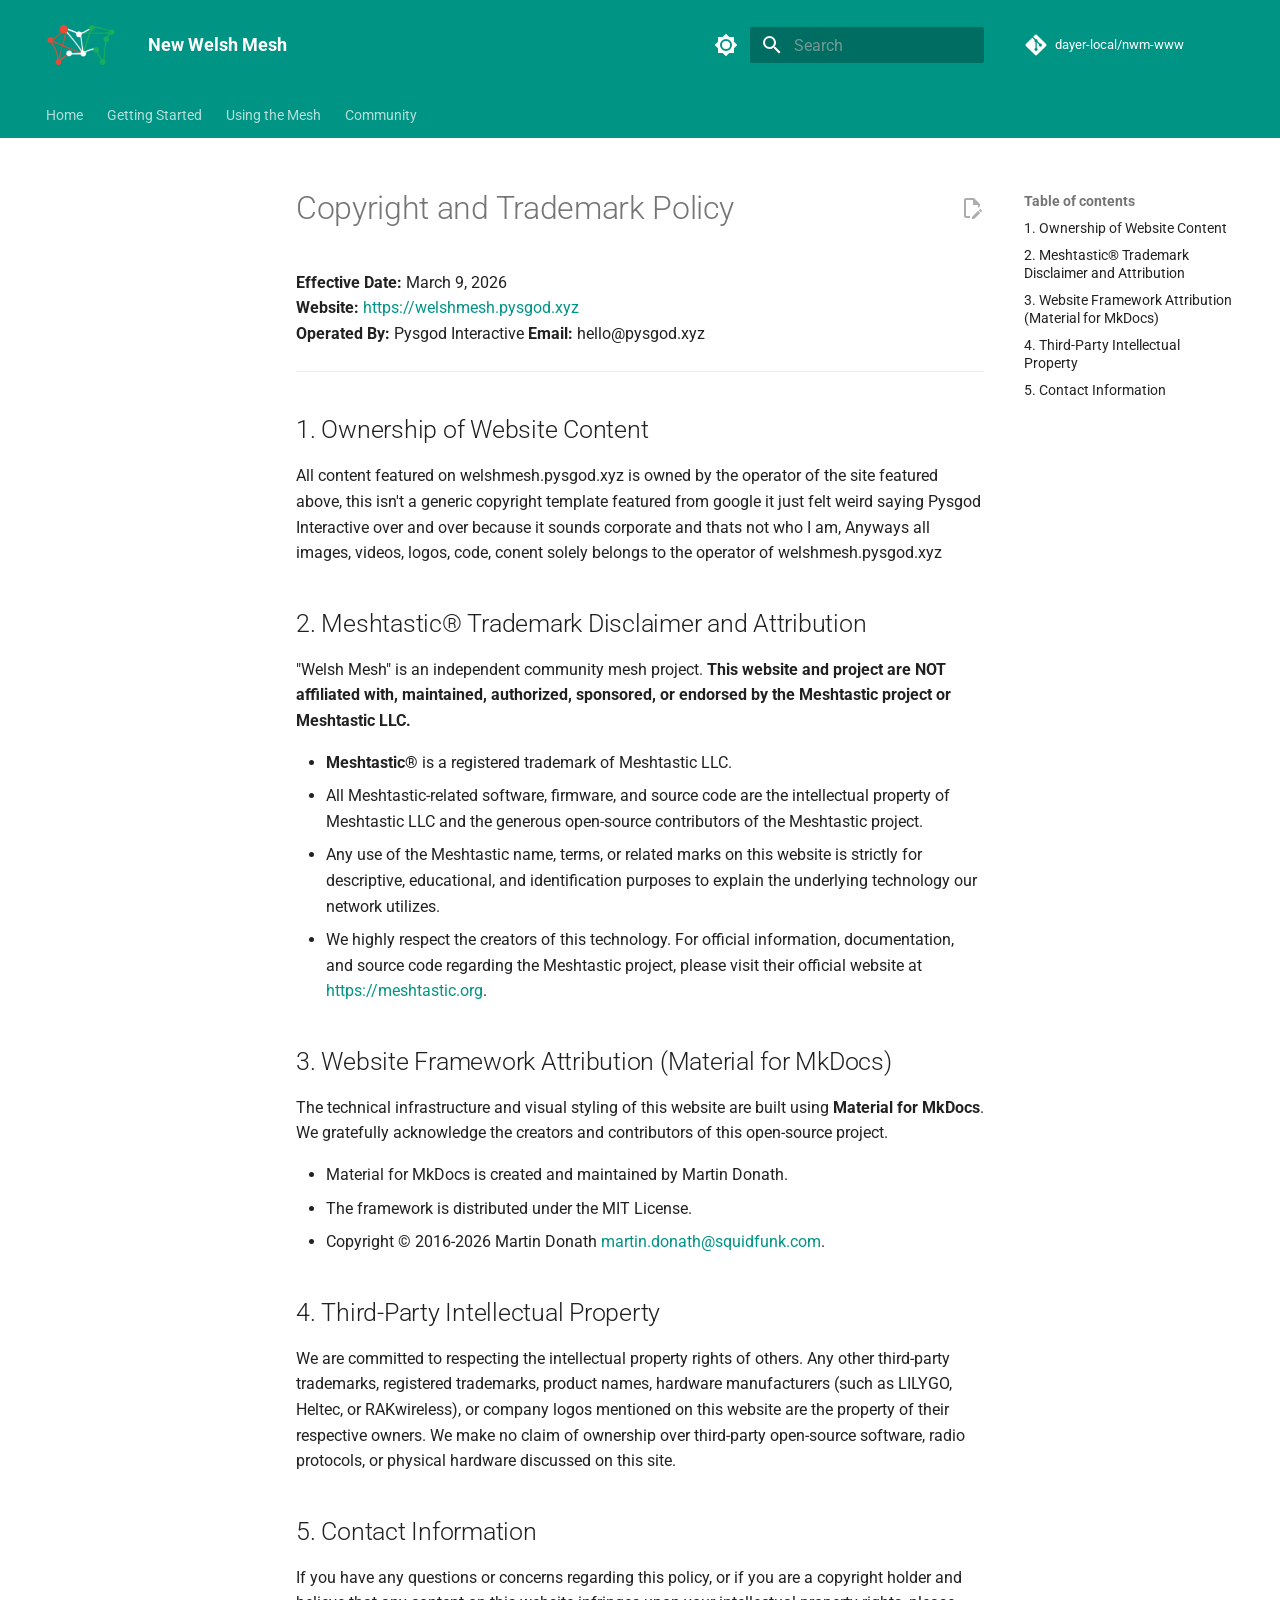
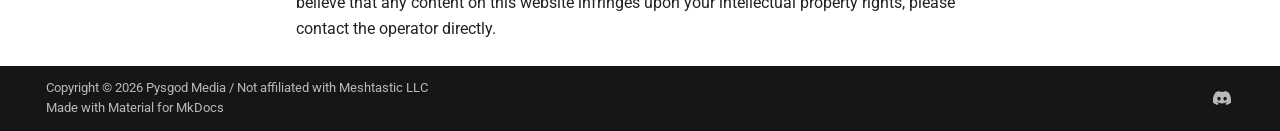
==== commit c10fa29a: "Deployed 29b8002 with MkDocs version: 1.6.1" ====
--- a/copyright/index.html
+++ b/copyright/index.html
@@ -17,7 +17,7 @@
       
       
       <link rel="icon" href="../nwm-white.png">
-      <meta name="generator" content="mkdocs-1.6.1, mkdocs-material-9.7.6">
+      <meta name="generator" content="mkdocs-1.6.1, mkdocs-material-9.7.7">
     
     
       
@@ -25,7 +25,7 @@
       
     
     
-      <link rel="stylesheet" href="../assets/stylesheets/main.484c7ddc.min.css">
+      <link rel="stylesheet" href="../assets/stylesheets/main.ec1eaa64.min.css">
       
         
         <link rel="stylesheet" href="../assets/stylesheets/palette.ab4e12ef.min.css">
@@ -186,6 +186,18 @@
       
     
     
+      <div class="md-header__source">
+        <a href="https://github.com/dayer-local/nwm-www" title="Go to repository" class="md-source" data-md-component="source">
+  <div class="md-source__icon md-icon">
+    
+    <svg xmlns="http://www.w3.org/2000/svg" viewBox="0 0 448 512"><!--! Font Awesome Free 7.1.0 by @fontawesome - https://fontawesome.com License - https://fontawesome.com/license/free (Icons: CC BY 4.0, Fonts: SIL OFL 1.1, Code: MIT License) Copyright 2025 Fonticons, Inc.--><path d="M439.6 236.1 244 40.5c-5.4-5.5-12.8-8.5-20.4-8.5s-15 3-20.4 8.4L162.5 81l51.5 51.5c27.1-9.1 52.7 16.8 43.4 43.7l49.7 49.7c34.2-11.8 61.2 31 35.5 56.7-26.5 26.5-70.2-2.9-56-37.3L240.3 199v121.9c25.3 12.5 22.3 41.8 9.1 55-6.4 6.4-15.2 10.1-24.3 10.1s-17.8-3.6-24.3-10.1c-17.6-17.6-11.1-46.9 11.2-56v-123c-20.8-8.5-24.6-30.7-18.6-45L142.6 101 8.5 235.1C3 240.6 0 247.9 0 255.5s3 15 8.5 20.4l195.6 195.7c5.4 5.4 12.7 8.4 20.4 8.4s15-3 20.4-8.4l194.7-194.7c5.4-5.4 8.4-12.8 8.4-20.4s-3-15-8.4-20.4"/></svg>
+  </div>
+  <div class="md-source__repository">
+    dayer-local/nwm-www
+  </div>
+</a>
+      </div>
+    
   </nav>
   
 </header>
@@ -226,25 +238,55 @@
   
     
     
-      
-  
-  
-  
-  
-    
-    
       <li class="md-tabs__item">
         <a href="../docs/getting-started/" class="md-tabs__link">
           
   
   
-  Documentation
+  Getting Started
 
         </a>
       </li>
     
   
 
+      
+        
+  
+  
+  
+  
+    
+    
+      <li class="md-tabs__item">
+        <a href="../docs/mesh-etiquette/" class="md-tabs__link">
+          
+  
+  
+  Using the Mesh
+
+        </a>
+      </li>
+    
+  
+
+      
+        
+  
+  
+  
+  
+    
+    
+      <li class="md-tabs__item">
+        <a href="../docs/get-involved/" class="md-tabs__link">
+          
+  
+  
+  Community
+
+        </a>
+      </li>
     
   
 
@@ -279,6 +321,18 @@
     New Welsh Mesh
   </label>
   
+    <div class="md-nav__source">
+      <a href="https://github.com/dayer-local/nwm-www" title="Go to repository" class="md-source" data-md-component="source">
+  <div class="md-source__icon md-icon">
+    
+    <svg xmlns="http://www.w3.org/2000/svg" viewBox="0 0 448 512"><!--! Font Awesome Free 7.1.0 by @fontawesome - https://fontawesome.com License - https://fontawesome.com/license/free (Icons: CC BY 4.0, Fonts: SIL OFL 1.1, Code: MIT License) Copyright 2025 Fonticons, Inc.--><path d="M439.6 236.1 244 40.5c-5.4-5.5-12.8-8.5-20.4-8.5s-15 3-20.4 8.4L162.5 81l51.5 51.5c27.1-9.1 52.7 16.8 43.4 43.7l49.7 49.7c34.2-11.8 61.2 31 35.5 56.7-26.5 26.5-70.2-2.9-56-37.3L240.3 199v121.9c25.3 12.5 22.3 41.8 9.1 55-6.4 6.4-15.2 10.1-24.3 10.1s-17.8-3.6-24.3-10.1c-17.6-17.6-11.1-46.9 11.2-56v-123c-20.8-8.5-24.6-30.7-18.6-45L142.6 101 8.5 235.1C3 240.6 0 247.9 0 255.5s3 15 8.5 20.4l195.6 195.7c5.4 5.4 12.7 8.4 20.4 8.4s15-3 20.4-8.4l194.7-194.7c5.4-5.4 8.4-12.8 8.4-20.4s-3-15-8.4-20.4"/></svg>
+  </div>
+  <div class="md-source__repository">
+    dayer-local/nwm-www
+  </div>
+</a>
+    </div>
+  
   <ul class="md-nav__list" data-md-scrollfix>
     
       
@@ -338,7 +392,7 @@
   <span class="md-ellipsis">
     
   
-    Documentation
+    Getting Started
   
 
     
@@ -354,7 +408,7 @@
             <span class="md-nav__icon md-icon"></span>
             
   
-    Documentation
+    Getting Started
   
 
           </label>
@@ -366,6 +420,97 @@
   
   
   
+    <li class="md-nav__item">
+      <a href="../docs/getting-started/" class="md-nav__link">
+        
+  
+  
+  <span class="md-ellipsis">
+    
+  
+    Setup Guide
+  
+
+    
+  </span>
+  
+  
+
+      </a>
+    </li>
+  
+
+              
+            
+              
+                
+  
+  
+  
+  
+    <li class="md-nav__item">
+      <a href="../docs/node-choices/" class="md-nav__link">
+        
+  
+  
+  <span class="md-ellipsis">
+    
+  
+    Node Choices
+  
+
+    
+  </span>
+  
+  
+
+      </a>
+    </li>
+  
+
+              
+            
+              
+                
+  
+  
+  
+  
+    <li class="md-nav__item">
+      <a href="../docs/node-settings/" class="md-nav__link">
+        
+  
+  
+  <span class="md-ellipsis">
+    
+  
+    Node Configuration
+  
+
+    
+  </span>
+  
+  
+
+      </a>
+    </li>
+  
+
+              
+            
+          </ul>
+        </nav>
+      
+    </li>
+  
+
+    
+      
+      
+  
+  
+  
+  
     
     
     
@@ -380,17 +525,17 @@
       
         
         
-        <input class="md-nav__toggle md-toggle " type="checkbox" id="__nav_2_1" >
-        
-          
-          <label class="md-nav__link" for="__nav_2_1" id="__nav_2_1_label" tabindex="0">
+        <input class="md-nav__toggle md-toggle " type="checkbox" id="__nav_3" >
+        
+          
+          <label class="md-nav__link" for="__nav_3" id="__nav_3_label" tabindex="0">
             
   
   
   <span class="md-ellipsis">
     
   
-    Getting Started
+    Using the Mesh
   
 
     
@@ -401,12 +546,12 @@
             <span class="md-nav__icon md-icon"></span>
           </label>
         
-        <nav class="md-nav" data-md-level="2" aria-labelledby="__nav_2_1_label" aria-expanded="false">
-          <label class="md-nav__title" for="__nav_2_1">
+        <nav class="md-nav" data-md-level="1" aria-labelledby="__nav_3_label" aria-expanded="false">
+          <label class="md-nav__title" for="__nav_3">
             <span class="md-nav__icon md-icon"></span>
             
   
-    Getting Started
+    Using the Mesh
   
 
           </label>
@@ -419,42 +564,14 @@
   
   
     <li class="md-nav__item">
-      <a href="../docs/getting-started/" class="md-nav__link">
+      <a href="../docs/mesh-etiquette/" class="md-nav__link">
         
   
   
   <span class="md-ellipsis">
     
   
-    Introduction
-  
-
-    
-  </span>
-  
-  
-
-      </a>
-    </li>
-  
-
-              
-            
-              
-                
-  
-  
-  
-  
-    <li class="md-nav__item">
-      <a href="../docs/node-settings/" class="md-nav__link">
-        
-  
-  
-  <span class="md-ellipsis">
-    
-  
-    Node Settings
+    Mesh Etiquette
   
 
     
@@ -474,10 +591,9 @@
     </li>
   
 
-              
-            
-              
-                
+    
+      
+      
   
   
   
@@ -496,17 +612,17 @@
       
         
         
-        <input class="md-nav__toggle md-toggle " type="checkbox" id="__nav_2_2" >
-        
-          
-          <label class="md-nav__link" for="__nav_2_2" id="__nav_2_2_label" tabindex="0">
+        <input class="md-nav__toggle md-toggle " type="checkbox" id="__nav_4" >
+        
+          
+          <label class="md-nav__link" for="__nav_4" id="__nav_4_label" tabindex="0">
             
   
   
   <span class="md-ellipsis">
     
   
-    Guidelines
+    Community
   
 
     
@@ -517,12 +633,12 @@
             <span class="md-nav__icon md-icon"></span>
           </label>
         
-        <nav class="md-nav" data-md-level="2" aria-labelledby="__nav_2_2_label" aria-expanded="false">
-          <label class="md-nav__title" for="__nav_2_2">
+        <nav class="md-nav" data-md-level="1" aria-labelledby="__nav_4_label" aria-expanded="false">
+          <label class="md-nav__title" for="__nav_4">
             <span class="md-nav__icon md-icon"></span>
             
   
-    Guidelines
+    Community
   
 
           </label>
@@ -535,14 +651,14 @@
   
   
     <li class="md-nav__item">
-      <a href="../docs/mesh-etiquette/" class="md-nav__link">
+      <a href="../docs/get-involved/" class="md-nav__link">
         
   
   
   <span class="md-ellipsis">
     
   
-    Typical Practices
+    Get Involved
   
 
     
@@ -556,45 +672,21 @@
 
               
             
-          </ul>
-        </nav>
-      
-    </li>
-  
-
-              
-            
               
                 
   
   
   
   
-    
-    
-    
-    
-      
-      
-        
-      
-    
-    
-    <li class="md-nav__item md-nav__item--nested">
-      
-        
-        
-        <input class="md-nav__toggle md-toggle " type="checkbox" id="__nav_2_3" >
-        
-          
-          <label class="md-nav__link" for="__nav_2_3" id="__nav_2_3_label" tabindex="0">
-            
+    <li class="md-nav__item">
+      <a href="../docs/node-operators/" class="md-nav__link">
+        
   
   
   <span class="md-ellipsis">
     
   
-    Extra
+    Node Operators
   
 
     
@@ -602,51 +694,7 @@
   
   
 
-            <span class="md-nav__icon md-icon"></span>
-          </label>
-        
-        <nav class="md-nav" data-md-level="2" aria-labelledby="__nav_2_3_label" aria-expanded="false">
-          <label class="md-nav__title" for="__nav_2_3">
-            <span class="md-nav__icon md-icon"></span>
-            
-  
-    Extra
-  
-
-          </label>
-          <ul class="md-nav__list" data-md-scrollfix>
-            
-              
-                
-  
-  
-  
-  
-    <li class="md-nav__item">
-      <a href="../docs/node-choices/" class="md-nav__link">
-        
-  
-  
-  <span class="md-ellipsis">
-    
-  
-    Node Choices
-  
-
-    
-  </span>
-  
-  
-
       </a>
-    </li>
-  
-
-              
-            
-          </ul>
-        </nav>
-      
     </li>
   
 
@@ -757,18 +805,22 @@
 
 
   
+    <a href="https://github.com/dayer-local/nwm-www/edit/main/docs/copyright.md" title="Edit this page" class="md-content__button md-icon" rel="edit">
+      
+      <svg xmlns="http://www.w3.org/2000/svg" viewBox="0 0 24 24"><path d="M10 20H6V4h7v5h5v3.1l2-2V8l-6-6H6c-1.1 0-2 .9-2 2v16c0 1.1.9 2 2 2h4zm10.2-7c.1 0 .3.1.4.2l1.3 1.3c.2.2.2.6 0 .8l-1 1-2.1-2.1 1-1c.1-.1.2-.2.4-.2m0 3.9L14.1 23H12v-2.1l6.1-6.1z"/></svg>
+    </a>
+  
   
 
 
 <h1 id="copyright-and-trademark-policy">Copyright and Trademark Policy</h1>
 <p><strong>Effective Date:</strong> March 9, 2026<br />
 <strong>Website:</strong> <a href="https://welshmesh.pysgod.xyz">https://welshmesh.pysgod.xyz</a><br />
-<strong>Operated By:</strong> Pysgod Media / with help from <a href="https://dayerfd.xyz">DayerFD Media</a><br />
-<strong>Email:</strong> pysgodmedia@pysgod.xyz</p>
+<strong>Operated By:</strong> Pysgod Interactive 
+<strong>Email:</strong> hello@pysgod.xyz</p>
 <hr />
 <h2 id="1-ownership-of-website-content">1. Ownership of Website Content</h2>
-<p>All original content, text, layouts, graphics, and documentation provided on <strong>https://welshmesh.pysgod.xyz</strong> are the exclusive intellectual property of <strong>Pysgod Media</strong>, unless otherwise stated. </p>
-<p>As a sole trader operating under the name Pysgod Media, we hold the copyright to the bespoke content and structural design of this website. No part of this website’s original material may be reproduced, distributed, or transmitted in any form or by any means without the prior written permission of Pysgod Media.</p>
+<p>All content featured on welshmesh.pysgod.xyz is owned by the operator of the site featured above, this isn't a generic copyright template featured from google it just felt weird saying Pysgod Interactive over and over because it sounds corporate and thats not who I am, Anyways all images, videos, logos, code, conent solely belongs to the operator of welshmesh.pysgod.xyz</p>
 <h2 id="2-meshtastic-trademark-disclaimer-and-attribution">2. Meshtastic® Trademark Disclaimer and Attribution</h2>
 <p>"Welsh Mesh" is an independent community mesh project. <strong>This website and project are NOT affiliated with, maintained, authorized, sponsored, or endorsed by the Meshtastic project or Meshtastic LLC.</strong></p>
 <ul>
@@ -787,7 +839,7 @@
 <h2 id="4-third-party-intellectual-property">4. Third-Party Intellectual Property</h2>
 <p>We are committed to respecting the intellectual property rights of others. Any other third-party trademarks, registered trademarks, product names, hardware manufacturers (such as LILYGO, Heltec, or RAKwireless), or company logos mentioned on this website are the property of their respective owners. We make no claim of ownership over third-party open-source software, radio protocols, or physical hardware discussed on this site.</p>
 <h2 id="5-contact-information">5. Contact Information</h2>
-<p>If you have any questions or concerns regarding this policy, or if you are a copyright holder and believe that any content on this website infringes upon your intellectual property rights, please contact <strong>Pysgod Media</strong> directly. </p>
+<p>If you have any questions or concerns regarding this policy, or if you are a copyright holder and believe that any content on this website infringes upon your intellectual property rights, please contact the operator directly.</p>
 
 
 
@@ -859,10 +911,10 @@
     
       
       
-      <script id="__config" type="application/json">{"annotate": null, "base": "..", "features": ["navigation.tabs", "navigation.sections", "content.code.copy", "navigation.footer"], "search": "../assets/javascripts/workers/search.2c215733.min.js", "tags": null, "translations": {"clipboard.copied": "Copied to clipboard", "clipboard.copy": "Copy to clipboard", "search.result.more.one": "1 more on this page", "search.result.more.other": "# more on this page", "search.result.none": "No matching documents", "search.result.one": "1 matching document", "search.result.other": "# matching documents", "search.result.placeholder": "Type to start searching", "search.result.term.missing": "Missing", "select.version": "Select version"}, "version": null}</script>
-    
-    
-      <script src="../assets/javascripts/bundle.79ae519e.min.js"></script>
+      <script id="__config" type="application/json">{"annotate": null, "base": "..", "features": ["navigation.tabs", "navigation.sections", "content.code.copy", "content.action.edit", "navigation.footer"], "search": "../assets/javascripts/workers/search.2c215733.min.js", "tags": null, "translations": {"clipboard.copied": "Copied to clipboard", "clipboard.copy": "Copy to clipboard", "search.result.more.one": "1 more on this page", "search.result.more.other": "# more on this page", "search.result.none": "No matching documents", "search.result.one": "1 matching document", "search.result.other": "# matching documents", "search.result.placeholder": "Type to start searching", "search.result.term.missing": "Missing", "select.version": "Select version"}, "version": null}</script>
+    
+    
+      <script src="../assets/javascripts/bundle.d7400e89.min.js"></script>
       
     
   </body>
--- a/assets/stylesheets/main.ec1eaa64.min.css
+++ b/assets/stylesheets/main.ec1eaa64.min.css
@@ -0,0 +1 @@
+@charset "UTF-8";html{-webkit-text-size-adjust:none;-moz-text-size-adjust:none;text-size-adjust:none;box-sizing:border-box}*,:after,:before{box-sizing:inherit}@media (prefers-reduced-motion){*,:after,:before{transition:none!important}}body{margin:0}a,button,input,label{-webkit-tap-highlight-color:transparent}a{color:inherit;text-decoration:none}hr{border:0;box-sizing:initial;display:block;height:.05rem;overflow:visible;padding:0}small{font-size:80%}sub,sup{line-height:1em}img{border-style:none}table{border-collapse:initial;border-spacing:0}td,th{font-weight:400;vertical-align:top}button{background:#0000;border:0;font-family:inherit;font-size:inherit;margin:0;padding:0}input{border:0;outline:none}:root{--md-primary-fg-color:#4051b5;--md-primary-fg-color--light:#5d6cc0;--md-primary-fg-color--dark:#303fa1;--md-primary-bg-color:#fff;--md-primary-bg-color--light:#ffffffb3;--md-accent-fg-color:#526cfe;--md-accent-fg-color--transparent:#526cfe1a;--md-accent-bg-color:#fff;--md-accent-bg-color--light:#ffffffb3}[data-md-color-scheme=default]{color-scheme:light}[data-md-color-scheme=default] img[src$="#gh-dark-mode-only"],[data-md-color-scheme=default] img[src$="#only-dark"]{display:none}:root,[data-md-color-scheme=default]{--md-hue:225deg;--md-default-fg-color:#000000de;--md-default-fg-color--light:#0000008a;--md-default-fg-color--lighter:#00000052;--md-default-fg-color--lightest:#00000012;--md-default-bg-color:#fff;--md-default-bg-color--light:#ffffffb3;--md-default-bg-color--lighter:#ffffff4d;--md-default-bg-color--lightest:#ffffff1f;--md-code-fg-color:#36464e;--md-code-bg-color:#f5f5f5;--md-code-bg-color--light:#f5f5f5b3;--md-code-bg-color--lighter:#f5f5f54d;--md-code-hl-color:#4287ff;--md-code-hl-color--light:#4287ff1a;--md-code-hl-number-color:#d52a2a;--md-code-hl-special-color:#db1457;--md-code-hl-function-color:#a846b9;--md-code-hl-constant-color:#6e59d9;--md-code-hl-keyword-color:#3f6ec6;--md-code-hl-string-color:#1c7d4d;--md-code-hl-name-color:var(--md-code-fg-color);--md-code-hl-operator-color:var(--md-default-fg-color--light);--md-code-hl-punctuation-color:var(--md-default-fg-color--light);--md-code-hl-comment-color:var(--md-default-fg-color--light);--md-code-hl-generic-color:var(--md-default-fg-color--light);--md-code-hl-variable-color:var(--md-default-fg-color--light);--md-typeset-color:var(--md-default-fg-color);--md-typeset-a-color:var(--md-primary-fg-color);--md-typeset-del-color:#f5503d26;--md-typeset-ins-color:#0bd57026;--md-typeset-kbd-color:#fafafa;--md-typeset-kbd-accent-color:#fff;--md-typeset-kbd-border-color:#b8b8b8;--md-typeset-mark-color:#ffff0080;--md-typeset-table-color:#0000001f;--md-typeset-table-color--light:rgba(0,0,0,.035);--md-admonition-fg-color:var(--md-default-fg-color);--md-admonition-bg-color:var(--md-default-bg-color);--md-warning-fg-color:#000000de;--md-warning-bg-color:#ff9;--md-footer-fg-color:#fff;--md-footer-fg-color--light:#ffffffb3;--md-footer-fg-color--lighter:#ffffff73;--md-footer-bg-color:#000000de;--md-footer-bg-color--dark:#00000052;--md-shadow-z1:0 0.2rem 0.5rem #0000000d,0 0 0.05rem #0000001a;--md-shadow-z2:0 0.2rem 0.5rem #0000001a,0 0 0.05rem #00000040;--md-shadow-z3:0 0.2rem 0.5rem #0003,0 0 0.05rem #00000059}.md-icon svg{fill:currentcolor;display:block;height:1.2rem;width:1.2rem}body{-webkit-font-smoothing:antialiased;-moz-osx-font-smoothing:grayscale;--md-text-font-family:var(--md-text-font,_),-apple-system,BlinkMacSystemFont,Helvetica,Arial,sans-serif;--md-code-font-family:var(--md-code-font,_),SFMono-Regular,Consolas,Menlo,monospace}aside,body,input{font-feature-settings:"kern","liga";color:var(--md-typeset-color);font-family:var(--md-text-font-family)}code,kbd,pre{font-feature-settings:"kern";font-family:var(--md-code-font-family)}:root{--md-typeset-table-sort-icon:url('data:image/svg+xml;charset=utf-8,<svg xmlns="http://www.w3.org/2000/svg" viewBox="0 0 24 24"><path d="m18 21-4-4h3V7h-3l4-4 4 4h-3v10h3M2 19v-2h10v2M2 13v-2h7v2M2 7V5h4v2z"/></svg>');--md-typeset-table-sort-icon--asc:url('data:image/svg+xml;charset=utf-8,<svg xmlns="http://www.w3.org/2000/svg" viewBox="0 0 24 24"><path d="M19 17h3l-4 4-4-4h3V3h2M2 17h10v2H2M6 5v2H2V5m0 6h7v2H2z"/></svg>');--md-typeset-table-sort-icon--desc:url('data:image/svg+xml;charset=utf-8,<svg xmlns="http://www.w3.org/2000/svg" viewBox="0 0 24 24"><path d="M19 7h3l-4-4-4 4h3v14h2M2 17h10v2H2M6 5v2H2V5m0 6h7v2H2z"/></svg>')}.md-typeset{-webkit-print-color-adjust:exact;color-adjust:exact;font-size:.8rem;line-height:1.6;overflow-wrap:break-word}@media print{.md-typeset{font-size:.68rem}}.md-typeset blockquote,.md-typeset dl,.md-typeset figure,.md-typeset ol,.md-typeset pre,.md-typeset ul{margin-bottom:1em;margin-top:1em}.md-typeset h1{color:var(--md-default-fg-color--light);font-size:2em;line-height:1.3;margin:0 0 1.25em}.md-typeset h1,.md-typeset h2{font-weight:300;letter-spacing:-.01em}.md-typeset h2{font-size:1.5625em;line-height:1.4;margin:1.6em 0 .64em}.md-typeset h3{font-size:1.25em;font-weight:400;letter-spacing:-.01em;line-height:1.5;margin:1.6em 0 .8em}.md-typeset h2+h3{margin-top:.8em}.md-typeset h4{font-weight:700;letter-spacing:-.01em;margin:1em 0}.md-typeset h5,.md-typeset h6{color:var(--md-default-fg-color--light);font-size:.8em;font-weight:700;letter-spacing:-.01em;margin:1.25em 0}.md-typeset h5{text-transform:uppercase}.md-typeset h5 code{text-transform:none}.md-typeset hr{border-bottom:.05rem solid var(--md-default-fg-color--lightest);display:flow-root;margin:1.5em 0}.md-typeset a{color:var(--md-typeset-a-color);word-break:break-word}.md-typeset a,.md-typeset a:before{transition:color 125ms}.md-typeset a:focus,.md-typeset a:hover{color:var(--md-accent-fg-color)}.md-typeset a:focus code,.md-typeset a:hover code{background-color:var(--md-accent-fg-color--transparent);color:var(--md-accent-fg-color)}.md-typeset a code{color:var(--md-typeset-a-color)}.md-typeset a.focus-visible{outline-color:var(--md-accent-fg-color);outline-offset:.2rem}.md-typeset code,.md-typeset kbd,.md-typeset pre{color:var(--md-code-fg-color);direction:ltr;font-variant-ligatures:none;transition:background-color 125ms}@media print{.md-typeset code,.md-typeset kbd,.md-typeset pre{white-space:pre-wrap}}.md-typeset code{background-color:var(--md-code-bg-color);border-radius:.1rem;-webkit-box-decoration-break:clone;box-decoration-break:clone;font-size:.85em;padding:0 .2941176471em;transition:color 125ms,background-color 125ms;word-break:break-word}.md-typeset code:not(.focus-visible){-webkit-tap-highlight-color:transparent;outline:none}.md-typeset pre{display:flow-root;line-height:1.4;position:relative}.md-typeset pre>code{-webkit-box-decoration-break:slice;box-decoration-break:slice;box-shadow:none;display:block;margin:0;outline-color:var(--md-accent-fg-color);overflow:auto;padding:.7720588235em 1.1764705882em;scrollbar-color:var(--md-default-fg-color--lighter) #0000;scrollbar-width:thin;touch-action:auto;word-break:normal}.md-typeset pre>code:hover{scrollbar-color:var(--md-accent-fg-color) #0000}.md-typeset pre>code::-webkit-scrollbar{height:.2rem;width:.2rem}.md-typeset pre>code::-webkit-scrollbar-thumb{background-color:var(--md-default-fg-color--lighter)}.md-typeset pre>code::-webkit-scrollbar-thumb:hover{background-color:var(--md-accent-fg-color)}.md-typeset kbd{background-color:var(--md-typeset-kbd-color);border-radius:.1rem;box-shadow:0 .1rem 0 .05rem var(--md-typeset-kbd-border-color),0 .1rem 0 var(--md-typeset-kbd-border-color),0 -.1rem .2rem var(--md-typeset-kbd-accent-color) inset;color:var(--md-default-fg-color);display:inline-block;font-size:.75em;padding:0 .6666666667em;vertical-align:text-top;word-break:break-word}.md-typeset mark{background-color:var(--md-typeset-mark-color);-webkit-box-decoration-break:clone;box-decoration-break:clone;color:inherit;word-break:break-word}.md-typeset abbr{cursor:help;text-decoration:none}.md-typeset [data-preview],.md-typeset abbr{border-bottom:.05rem dotted var(--md-default-fg-color--light)}.md-typeset small{opacity:.75}[dir=ltr] .md-typeset sub,[dir=ltr] .md-typeset sup{margin-left:.078125em}[dir=rtl] .md-typeset sub,[dir=rtl] .md-typeset sup{margin-right:.078125em}[dir=ltr] .md-typeset blockquote{padding-left:.6rem}[dir=rtl] .md-typeset blockquote{padding-right:.6rem}[dir=ltr] .md-typeset blockquote{border-left:.2rem solid var(--md-default-fg-color--lighter)}[dir=rtl] .md-typeset blockquote{border-right:.2rem solid var(--md-default-fg-color--lighter)}.md-typeset blockquote{color:var(--md-default-fg-color--light);margin-left:0;margin-right:0}.md-typeset ul{list-style-type:disc}.md-typeset ul[type]{list-style-type:revert-layer}[dir=ltr] .md-typeset ol,[dir=ltr] .md-typeset ul{margin-left:.625em}[dir=rtl] .md-typeset ol,[dir=rtl] .md-typeset ul{margin-right:.625em}.md-typeset ol,.md-typeset ul{padding:0}.md-typeset ol:not([hidden]),.md-typeset ul:not([hidden]){display:flow-root}.md-typeset ol ol,.md-typeset ul ol{list-style-type:lower-alpha}.md-typeset ol ol ol,.md-typeset ul ol ol{list-style-type:lower-roman}.md-typeset ol ol ol ol,.md-typeset ul ol ol ol{list-style-type:upper-alpha}.md-typeset ol ol ol ol ol,.md-typeset ul ol ol ol ol{list-style-type:upper-roman}.md-typeset ol[type],.md-typeset ul[type]{list-style-type:revert-layer}[dir=ltr] .md-typeset ol li,[dir=ltr] .md-typeset ul li{margin-left:1.25em}[dir=rtl] .md-typeset ol li,[dir=rtl] .md-typeset ul li{margin-right:1.25em}.md-typeset ol li,.md-typeset ul li{margin-bottom:.5em}.md-typeset ol li blockquote,.md-typeset ol li p,.md-typeset ul li blockquote,.md-typeset ul li p{margin:.5em 0}.md-typeset ol li:last-child,.md-typeset ul li:last-child{margin-bottom:0}[dir=ltr] .md-typeset ol li ol,[dir=ltr] .md-typeset ol li ul,[dir=ltr] .md-typeset ul li ol,[dir=ltr] .md-typeset ul li ul{margin-left:.625em}[dir=rtl] .md-typeset ol li ol,[dir=rtl] .md-typeset ol li ul,[dir=rtl] .md-typeset ul li ol,[dir=rtl] .md-typeset ul li ul{margin-right:.625em}.md-typeset ol li ol,.md-typeset ol li ul,.md-typeset ul li ol,.md-typeset ul li ul{margin-bottom:.5em;margin-top:.5em}[dir=ltr] .md-typeset dd{margin-left:1.875em}[dir=rtl] .md-typeset dd{margin-right:1.875em}.md-typeset dd{margin-bottom:1.5em;margin-top:1em}.md-typeset img,.md-typeset svg,.md-typeset video{height:auto;max-width:100%}.md-typeset img[align=left]{margin:1em 1em 1em 0}.md-typeset img[align=right]{margin:1em 0 1em 1em}.md-typeset img[align]:only-child{margin-top:0}.md-typeset figure{display:flow-root;margin:1em auto;max-width:100%;text-align:center;width:fit-content}.md-typeset figure img{display:block;margin:0 auto}.md-typeset figcaption{font-style:italic;margin:1em auto;max-width:24rem}.md-typeset iframe{max-width:100%}.md-typeset table:not([class]){background-color:var(--md-default-bg-color);border:.05rem solid var(--md-typeset-table-color);border-radius:.1rem;display:inline-block;font-size:.64rem;max-width:100%;overflow:auto;touch-action:auto}@media print{.md-typeset table:not([class]){display:table}}.md-typeset table:not([class])+*{margin-top:1.5em}.md-typeset table:not([class]) td>:first-child,.md-typeset table:not([class]) th>:first-child{margin-top:0}.md-typeset table:not([class]) td>:last-child,.md-typeset table:not([class]) th>:last-child{margin-bottom:0}.md-typeset table:not([class]) td:not([align]),.md-typeset table:not([class]) th:not([align]){text-align:left}[dir=rtl] .md-typeset table:not([class]) td:not([align]),[dir=rtl] .md-typeset table:not([class]) th:not([align]){text-align:right}.md-typeset table:not([class]) th{font-weight:700;min-width:5rem;padding:.9375em 1.25em;vertical-align:top}.md-typeset table:not([class]) td{border-top:.05rem solid var(--md-typeset-table-color);padding:.9375em 1.25em;vertical-align:top}.md-typeset table:not([class]) tbody tr{transition:background-color 125ms}.md-typeset table:not([class]) tbody tr:hover{background-color:var(--md-typeset-table-color--light);box-shadow:0 .05rem 0 var(--md-default-bg-color) inset}.md-typeset table:not([class]) a{word-break:normal}.md-typeset table th[role=columnheader]{cursor:pointer}[dir=ltr] .md-typeset table th[role=columnheader]:after{margin-left:.5em}[dir=rtl] .md-typeset table th[role=columnheader]:after{margin-right:.5em}.md-typeset table th[role=columnheader]:after{content:"";display:inline-block;height:1.2em;-webkit-mask-image:var(--md-typeset-table-sort-icon);mask-image:var(--md-typeset-table-sort-icon);-webkit-mask-repeat:no-repeat;mask-repeat:no-repeat;-webkit-mask-size:contain;mask-size:contain;transition:background-color 125ms;vertical-align:text-bottom;width:1.2em}.md-typeset table th[role=columnheader]:hover:after{background-color:var(--md-default-fg-color--lighter)}.md-typeset table th[role=columnheader][aria-sort=ascending]:after{background-color:var(--md-default-fg-color--light);-webkit-mask-image:var(--md-typeset-table-sort-icon--asc);mask-image:var(--md-typeset-table-sort-icon--asc)}.md-typeset table th[role=columnheader][aria-sort=descending]:after{background-color:var(--md-default-fg-color--light);-webkit-mask-image:var(--md-typeset-table-sort-icon--desc);mask-image:var(--md-typeset-table-sort-icon--desc)}.md-typeset__scrollwrap{margin:1em -.8rem;overflow-x:auto;touch-action:auto}.md-typeset__table{display:inline-block;margin-bottom:.5em;padding:0 .8rem}@media print{.md-typeset__table{display:block}}html .md-typeset__table table{display:table;margin:0;overflow:hidden;width:100%}@media screen and (max-width:44.984375em){.md-content__inner>pre{margin:1em -.8rem}.md-content__inner>pre code{border-radius:0}}.md-typeset .md-author{border-radius:100%;display:block;flex-shrink:0;height:1.6rem;overflow:hidden;position:relative;transition:color 125ms,transform 125ms;width:1.6rem}.md-typeset .md-author img{display:block}.md-typeset .md-author--more{background:var(--md-default-fg-color--lightest);color:var(--md-default-fg-color--lighter);font-size:.6rem;font-weight:700;line-height:1.6rem;text-align:center}.md-typeset .md-author--long{height:2.4rem;width:2.4rem}.md-typeset a.md-author{transform:scale(1)}.md-typeset a.md-author img{border-radius:100%;filter:grayscale(100%) opacity(75%);transition:filter 125ms}.md-typeset a.md-author:focus,.md-typeset a.md-author:hover{transform:scale(1.1);z-index:1}.md-typeset a.md-author:focus img,.md-typeset a.md-author:hover img{filter:grayscale(0)}.md-banner{background-color:var(--md-footer-bg-color);color:var(--md-footer-fg-color);overflow:auto}@media print{.md-banner{display:none}}.md-banner--warning{background-color:var(--md-warning-bg-color);color:var(--md-warning-fg-color)}.md-banner__inner{font-size:.7rem;margin:.6rem auto;padding:0 .8rem}[dir=ltr] .md-banner__button{float:right}[dir=rtl] .md-banner__button{float:left}.md-banner__button{color:inherit;cursor:pointer;transition:opacity .25s}.no-js .md-banner__button{display:none}.md-banner__button:hover{opacity:.7}html{font-size:125%;height:100%;overflow-x:hidden}@media screen and (min-width:100em){html{font-size:137.5%}}@media screen and (min-width:125em){html{font-size:150%}}body{background-color:var(--md-default-bg-color);display:flex;flex-direction:column;font-size:.5rem;min-height:100%;position:relative;width:100%}@media print{body{display:block}}@media screen and (max-width:59.984375em){body[data-md-scrolllock]{position:fixed}}.md-grid{margin-left:auto;margin-right:auto;max-width:61rem}.md-container{display:flex;flex-direction:column;flex-grow:1}@media print{.md-container{display:block}}.md-main{flex-grow:1}.md-main__inner{display:flex;height:100%;margin-top:1.5rem}.md-ellipsis{overflow:hidden;text-overflow:ellipsis}.md-toggle{display:none}.md-option{height:0;opacity:0;position:absolute;width:0}.md-option:checked+label:not([hidden]){display:block}.md-option.focus-visible+label{outline-color:var(--md-accent-fg-color);outline-style:auto}.md-skip{background-color:var(--md-default-fg-color);border-radius:.1rem;color:var(--md-default-bg-color);font-size:.64rem;margin:.5rem;opacity:0;outline-color:var(--md-accent-fg-color);padding:.3rem .5rem;position:fixed;transform:translateY(.4rem);z-index:-1}.md-skip:focus{opacity:1;transform:translateY(0);transition:transform .25s cubic-bezier(.4,0,.2,1),opacity 175ms 75ms;z-index:10}@page{margin:25mm}:root{--md-clipboard-icon:url('data:image/svg+xml;charset=utf-8,<svg xmlns="http://www.w3.org/2000/svg" viewBox="0 0 24 24"><path d="M19 21H8V7h11m0-2H8a2 2 0 0 0-2 2v14a2 2 0 0 0 2 2h11a2 2 0 0 0 2-2V7a2 2 0 0 0-2-2m-3-4H4a2 2 0 0 0-2 2v14h2V3h12z"/></svg>')}.md-clipboard{border-radius:.1rem;color:var(--md-default-fg-color--lightest);cursor:pointer;height:1.5em;outline-color:var(--md-accent-fg-color);outline-offset:.1rem;transition:color .25s;width:1.5em;z-index:1}@media print{.md-clipboard{display:none}}.md-clipboard:not(.focus-visible){-webkit-tap-highlight-color:transparent;outline:none}:hover>.md-clipboard{color:var(--md-default-fg-color--light)}.md-clipboard:focus,.md-clipboard:hover{color:var(--md-accent-fg-color)}.md-clipboard:after{background-color:currentcolor;content:"";display:block;height:1.125em;margin:0 auto;-webkit-mask-image:var(--md-clipboard-icon);mask-image:var(--md-clipboard-icon);-webkit-mask-position:center;mask-position:center;-webkit-mask-repeat:no-repeat;mask-repeat:no-repeat;-webkit-mask-size:contain;mask-size:contain;width:1.125em}.md-clipboard--inline{cursor:pointer}.md-clipboard--inline code{transition:color .25s,background-color .25s}.md-clipboard--inline:focus code,.md-clipboard--inline:hover code{background-color:var(--md-accent-fg-color--transparent);color:var(--md-accent-fg-color)}:root{--md-code-select-icon:url('data:image/svg+xml;charset=utf-8,<svg xmlns="http://www.w3.org/2000/svg" viewBox="0 0 24 24"><path d="M19 19h-4v2h4c1.1 0 2-.9 2-2v-4h-2m0-12h-4v2h4v4h2V5c0-1.1-.9-2-2-2M5 5h4V3H5c-1.1 0-2 .9-2 2v4h2m0 6H3v4c0 1.1.9 2 2 2h4v-2H5zm2-4h2v2H7zm4 0h2v2h-2zm4 0h2v2h-2zM7 7h2v2H7zm4 0h2v2h-2zm4 0h2v2h-2zm-8 8h2v2H7zm4 0h2v2h-2zm4 0h2v2h-2z"/></svg>');--md-code-copy-icon:url('data:image/svg+xml;charset=utf-8,<svg xmlns="http://www.w3.org/2000/svg" viewBox="0 0 24 24"><path d="M19 21H8V7h11m0-2H8a2 2 0 0 0-2 2v14a2 2 0 0 0 2 2h11a2 2 0 0 0 2-2V7a2 2 0 0 0-2-2m-3-4H4a2 2 0 0 0-2 2v14h2V3h12z"/></svg>')}.md-typeset .md-code__content{display:grid}.md-code__nav{background-color:var(--md-code-bg-color--lighter);border-radius:.1rem;display:flex;gap:.2rem;padding:.2rem;position:absolute;right:.25em;top:.25em;transition:background-color .25s;z-index:1}:hover>.md-code__nav{background-color:var(--md-code-bg-color--light)}.md-code__button{color:var(--md-default-fg-color--lightest);cursor:pointer;display:block;height:1.5em;outline-color:var(--md-accent-fg-color);outline-offset:.1rem;transition:color .25s;width:1.5em}:hover>*>.md-code__button{color:var(--md-default-fg-color--light)}.md-code__button.focus-visible,.md-code__button:hover{color:var(--md-accent-fg-color)}.md-code__button--active{color:var(--md-default-fg-color)!important}.md-code__button:after{background-color:currentcolor;content:"";display:block;height:1.125em;margin:0 auto;-webkit-mask-position:center;mask-position:center;-webkit-mask-repeat:no-repeat;mask-repeat:no-repeat;-webkit-mask-size:contain;mask-size:contain;width:1.125em}.md-code__button[data-md-type=select]:after{-webkit-mask-image:var(--md-code-select-icon);mask-image:var(--md-code-select-icon)}.md-code__button[data-md-type=copy]:after{-webkit-mask-image:var(--md-code-copy-icon);mask-image:var(--md-code-copy-icon)}@keyframes consent{0%{opacity:0;transform:translateY(100%)}to{opacity:1;transform:translateY(0)}}@keyframes overlay{0%{opacity:0}to{opacity:1}}.md-consent__overlay{animation:overlay .25s both;-webkit-backdrop-filter:blur(.1rem);backdrop-filter:blur(.1rem);background-color:#0000008a;height:100%;opacity:1;position:fixed;top:0;width:100%;z-index:5}.md-consent__inner{animation:consent .5s cubic-bezier(.1,.7,.1,1) both;background-color:var(--md-default-bg-color);border:0;border-radius:.1rem;bottom:0;box-shadow:0 0 .2rem #0000001a,0 .2rem .4rem #0003;max-height:100%;overflow:auto;padding:0;position:fixed;width:100%;z-index:5}.md-consent__form{padding:.8rem}.md-consent__settings{display:none;margin:1em 0}input:checked+.md-consent__settings{display:block}.md-consent__controls{margin-bottom:.8rem}.md-typeset .md-consent__controls .md-button{display:inline}@media screen and (max-width:44.984375em){.md-typeset .md-consent__controls .md-button{display:block;margin-top:.4rem;text-align:center;width:100%}}.md-consent label{cursor:pointer}.md-content{flex-grow:1;min-width:0}.md-content__inner{margin:0 .8rem 1.2rem;padding-top:.6rem}@media screen and (min-width:76.25em){[dir=ltr] .md-sidebar--primary:not([hidden])~.md-content>.md-content__inner{margin-left:1.2rem}[dir=ltr] .md-sidebar--secondary:not([hidden])~.md-content>.md-content__inner,[dir=rtl] .md-sidebar--primary:not([hidden])~.md-content>.md-content__inner{margin-right:1.2rem}[dir=rtl] .md-sidebar--secondary:not([hidden])~.md-content>.md-content__inner{margin-left:1.2rem}}.md-content__inner:before{content:"";display:block;height:.4rem}.md-content__inner>:last-child{margin-bottom:0}[dir=ltr] .md-content__button{float:right}[dir=rtl] .md-content__button{float:left}[dir=ltr] .md-content__button{margin-left:.4rem}[dir=rtl] .md-content__button{margin-right:.4rem}.md-content__button{margin:.4rem 0;padding:0}@media print{.md-content__button{display:none}}.md-typeset .md-content__button{color:var(--md-default-fg-color--lighter)}.md-content__button svg{display:inline;vertical-align:top}[dir=rtl] .md-content__button svg{transform:scaleX(-1)}[dir=ltr] .md-dialog{right:.8rem}[dir=rtl] .md-dialog{left:.8rem}.md-dialog{background-color:var(--md-default-fg-color);border-radius:.1rem;bottom:.8rem;box-shadow:var(--md-shadow-z3);min-width:11.1rem;opacity:0;padding:.4rem .6rem;pointer-events:none;position:fixed;transform:translateY(100%);transition:transform 0ms .4s,opacity .4s;z-index:4}@media print{.md-dialog{display:none}}.md-dialog--active{opacity:1;pointer-events:auto;transform:translateY(0);transition:transform .4s cubic-bezier(.075,.85,.175,1),opacity .4s}.md-dialog__inner{color:var(--md-default-bg-color);font-size:.7rem}.md-feedback{margin:2em 0 1em;text-align:center}.md-feedback fieldset{border:none;margin:0;padding:0}.md-feedback__title{font-weight:700;margin:1em auto}.md-feedback__inner{position:relative}.md-feedback__list{display:flex;flex-wrap:wrap;place-content:baseline center;position:relative}.md-feedback__list:hover .md-icon:not(:disabled){color:var(--md-default-fg-color--lighter)}:disabled .md-feedback__list{min-height:1.8rem}.md-feedback__icon{color:var(--md-default-fg-color--light);cursor:pointer;flex-shrink:0;margin:0 .1rem;transition:color 125ms}.md-feedback__icon:not(:disabled).md-icon:hover{color:var(--md-accent-fg-color)}.md-feedback__icon:disabled{color:var(--md-default-fg-color--lightest);pointer-events:none}.md-feedback__note{opacity:0;position:relative;transform:translateY(.4rem);transition:transform .4s cubic-bezier(.1,.7,.1,1),opacity .15s}.md-feedback__note>*{margin:0 auto;max-width:16rem}:disabled .md-feedback__note{opacity:1;transform:translateY(0)}@media print{.md-feedback{display:none}}.md-footer{background-color:var(--md-footer-bg-color);color:var(--md-footer-fg-color)}@media print{.md-footer{display:none}}.md-footer__inner{justify-content:space-between;overflow:auto;padding:.2rem}.md-footer__inner:not([hidden]){display:flex}.md-footer__link{align-items:end;display:flex;flex-grow:0.01;margin-bottom:.4rem;margin-top:1rem;max-width:100%;outline-color:var(--md-accent-fg-color);overflow:hidden;transition:opacity .25s}.md-footer__link:focus,.md-footer__link:hover{opacity:.7}[dir=rtl] .md-footer__link svg{transform:scaleX(-1)}@media screen and (max-width:44.984375em){.md-footer__link--prev{flex-shrink:0}.md-footer__link--prev .md-footer__title{display:none}}[dir=ltr] .md-footer__link--next{margin-left:auto}[dir=rtl] .md-footer__link--next{margin-right:auto}.md-footer__link--next{text-align:right}[dir=rtl] .md-footer__link--next{text-align:left}.md-footer__title{flex-grow:1;font-size:.9rem;margin-bottom:.7rem;max-width:calc(100% - 2.4rem);padding:0 1rem;white-space:nowrap}.md-footer__button{margin:.2rem;padding:.4rem}.md-footer__direction{font-size:.64rem;opacity:.7}.md-footer-meta{background-color:var(--md-footer-bg-color--dark)}.md-footer-meta__inner{display:flex;flex-wrap:wrap;justify-content:space-between;padding:.2rem}html .md-footer-meta.md-typeset a{color:var(--md-footer-fg-color--light)}html .md-footer-meta.md-typeset a:focus,html .md-footer-meta.md-typeset a:hover{color:var(--md-footer-fg-color)}.md-copyright{color:var(--md-footer-fg-color--lighter);font-size:.64rem;margin:auto .6rem;padding:.4rem 0;width:100%}@media screen and (min-width:45em){.md-copyright{width:auto}}.md-copyright__highlight{color:var(--md-footer-fg-color--light)}.md-social{display:inline-flex;gap:.2rem;margin:0 .4rem;padding:.2rem 0 .6rem}@media screen and (min-width:45em){.md-social{padding:.6rem 0}}.md-social__link{display:inline-block;height:1.6rem;text-align:center;width:1.6rem}.md-social__link:before{line-height:1.9}.md-social__link svg{fill:currentcolor;max-height:.8rem;vertical-align:-25%}.md-typeset .md-button{border:.1rem solid;border-radius:.1rem;color:var(--md-primary-fg-color);cursor:pointer;display:inline-block;font-weight:700;padding:.625em 2em;transition:color 125ms,background-color 125ms,border-color 125ms}.md-typeset .md-button--primary{background-color:var(--md-primary-fg-color);border-color:var(--md-primary-fg-color);color:var(--md-primary-bg-color)}.md-typeset .md-button:focus,.md-typeset .md-button:hover{background-color:var(--md-accent-fg-color);border-color:var(--md-accent-fg-color);color:var(--md-accent-bg-color)}[dir=ltr] .md-typeset .md-input{border-top-left-radius:.1rem}[dir=ltr] .md-typeset .md-input,[dir=rtl] .md-typeset .md-input{border-top-right-radius:.1rem}[dir=rtl] .md-typeset .md-input{border-top-left-radius:.1rem}.md-typeset .md-input{border-bottom:.1rem solid var(--md-default-fg-color--lighter);box-shadow:var(--md-shadow-z1);font-size:.8rem;height:1.8rem;padding:0 .6rem;transition:border .25s,box-shadow .25s}.md-typeset .md-input:focus,.md-typeset .md-input:hover{border-bottom-color:var(--md-accent-fg-color);box-shadow:var(--md-shadow-z2)}.md-typeset .md-input--stretch{width:100%}.md-header{background-color:var(--md-primary-fg-color);box-shadow:0 0 .2rem #0000,0 .2rem .4rem #0000;color:var(--md-primary-bg-color);display:block;left:0;position:sticky;right:0;top:0;z-index:4}@media print{.md-header{display:none}}.md-header[hidden]{transform:translateY(-100%);transition:transform .25s cubic-bezier(.8,0,.6,1),box-shadow .25s}.md-header--shadow{box-shadow:0 0 .2rem #0000001a,0 .2rem .4rem #0003;transition:transform .25s cubic-bezier(.1,.7,.1,1),box-shadow .25s}.md-header__inner{align-items:center;display:flex;padding:0 .2rem}.md-header__button{color:currentcolor;cursor:pointer;margin:.2rem;outline-color:var(--md-accent-fg-color);padding:.4rem;position:relative;transition:opacity .25s;vertical-align:middle;z-index:1}.md-header__button:hover{opacity:.7}.md-header__button:not([hidden]){display:inline-block}.md-header__button:not(.focus-visible){-webkit-tap-highlight-color:transparent;outline:none}.md-header__button.md-logo{margin:.2rem;padding:.4rem}@media screen and (max-width:76.234375em){.md-header__button.md-logo{display:none}}.md-header__button.md-logo img,.md-header__button.md-logo svg{fill:currentcolor;display:block;height:1.2rem;width:auto}@media screen and (min-width:60em){.md-header__button[for=__search]{display:none}}.no-js .md-header__button[for=__search]{display:none}[dir=rtl] .md-header__button[for=__search] svg{transform:scaleX(-1)}@media screen and (min-width:76.25em){.md-header__button[for=__drawer]{display:none}}.md-header__topic{display:flex;max-width:100%;position:absolute;transition:transform .4s cubic-bezier(.1,.7,.1,1),opacity .15s;white-space:nowrap}.md-header__topic+.md-header__topic{opacity:0;pointer-events:none;transform:translateX(1.25rem);transition:transform .4s cubic-bezier(1,.7,.1,.1),opacity .15s;z-index:-1}[dir=rtl] .md-header__topic+.md-header__topic{transform:translateX(-1.25rem)}.md-header__topic:first-child{font-weight:700}[dir=ltr] .md-header__title{margin-left:1rem;margin-right:.4rem}[dir=rtl] .md-header__title{margin-left:.4rem;margin-right:1rem}.md-header__title{flex-grow:1;font-size:.9rem;height:2.4rem;line-height:2.4rem}.md-header__title--active .md-header__topic{opacity:0;pointer-events:none;transform:translateX(-1.25rem);transition:transform .4s cubic-bezier(1,.7,.1,.1),opacity .15s;z-index:-1}[dir=rtl] .md-header__title--active .md-header__topic{transform:translateX(1.25rem)}.md-header__title--active .md-header__topic+.md-header__topic{opacity:1;pointer-events:auto;transform:translateX(0);transition:transform .4s cubic-bezier(.1,.7,.1,1),opacity .15s;z-index:0}.md-header__title>.md-header__ellipsis{height:100%;position:relative;width:100%}.md-header__option{display:flex;flex-shrink:0;max-width:100%;transition:max-width 0ms .25s,opacity .25s .25s;white-space:nowrap}[data-md-toggle=search]:checked~.md-header .md-header__option{max-width:0;opacity:0;transition:max-width 0ms,opacity 0ms}.md-header__option>input{bottom:0}.md-header__source{display:none}@media screen and (min-width:60em){[dir=ltr] .md-header__source{margin-left:1rem}[dir=rtl] .md-header__source{margin-right:1rem}.md-header__source{display:block;max-width:11.7rem;width:11.7rem}}@media screen and (min-width:76.25em){[dir=ltr] .md-header__source{margin-left:1.4rem}[dir=rtl] .md-header__source{margin-right:1.4rem}}.md-meta{color:var(--md-default-fg-color--light);font-size:.7rem;line-height:1.3}.md-meta__list{display:inline-flex;flex-wrap:wrap;list-style:none;margin:0;padding:0}.md-meta__item:not(:last-child):after{content:"·";margin-left:.2rem;margin-right:.2rem}.md-meta__link{color:var(--md-typeset-a-color)}.md-meta__link:focus,.md-meta__link:hover{color:var(--md-accent-fg-color)}.md-draft{background-color:#ff1744;border-radius:.125em;color:#fff;display:inline-block;font-weight:700;padding-left:.5714285714em;padding-right:.5714285714em}:root{--md-nav-icon--prev:url('data:image/svg+xml;charset=utf-8,<svg xmlns="http://www.w3.org/2000/svg" viewBox="0 0 24 24"><path d="M20 11v2H8l5.5 5.5-1.42 1.42L4.16 12l7.92-7.92L13.5 5.5 8 11z"/></svg>');--md-nav-icon--next:url('data:image/svg+xml;charset=utf-8,<svg xmlns="http://www.w3.org/2000/svg" viewBox="0 0 24 24"><path d="M8.59 16.58 13.17 12 8.59 7.41 10 6l6 6-6 6z"/></svg>');--md-toc-icon:url('data:image/svg+xml;charset=utf-8,<svg xmlns="http://www.w3.org/2000/svg" viewBox="0 0 24 24"><path d="M3 9h14V7H3zm0 4h14v-2H3zm0 4h14v-2H3zm16 0h2v-2h-2zm0-10v2h2V7zm0 6h2v-2h-2z"/></svg>')}.md-nav{font-size:.7rem;line-height:1.3}.md-nav__title{color:var(--md-default-fg-color--light);display:block;font-weight:700;overflow:hidden;padding:0 .6rem;text-overflow:ellipsis}.md-nav__title .md-nav__button{display:none}.md-nav__title .md-nav__button img{height:100%;width:auto}.md-nav__title .md-nav__button.md-logo img,.md-nav__title .md-nav__button.md-logo svg{fill:currentcolor;display:block;height:2.4rem;max-width:100%;object-fit:contain;width:auto}.md-nav__list{list-style:none;margin:0;padding:0}.md-nav__link{align-items:flex-start;display:flex;gap:.4rem;margin-top:.625em;scroll-snap-align:start;transition:color 125ms}.md-nav__link--passed,.md-nav__link--passed code{color:var(--md-default-fg-color--light)}.md-nav__item .md-nav__link--active,.md-nav__item .md-nav__link--active code{color:var(--md-typeset-a-color)}.md-nav__link .md-ellipsis{position:relative}.md-nav__link .md-ellipsis code{word-break:normal}[dir=ltr] .md-nav__link .md-icon:last-child{margin-left:auto}[dir=rtl] .md-nav__link .md-icon:last-child{margin-right:auto}.md-nav__link .md-typeset{font-size:.7rem;line-height:1.3}.md-nav__link svg{fill:currentcolor;flex-shrink:0;height:1.3em;position:relative}.md-nav__link[for]:focus,.md-nav__link[for]:hover,.md-nav__link[href]:focus,.md-nav__link[href]:hover{color:var(--md-accent-fg-color);cursor:pointer}.md-nav__link[for]:focus code,.md-nav__link[for]:hover code,.md-nav__link[href]:focus code,.md-nav__link[href]:hover code{background-color:var(--md-accent-fg-color--transparent);color:var(--md-accent-fg-color)}.md-nav__link.focus-visible{outline-color:var(--md-accent-fg-color);outline-offset:.2rem}.md-nav--primary .md-nav__link[for=__toc]{display:none}.md-nav--primary .md-nav__link[for=__toc] .md-icon:after{background-color:currentcolor;display:block;height:100%;-webkit-mask-image:var(--md-toc-icon);mask-image:var(--md-toc-icon);width:100%}.md-nav--primary .md-nav__link[for=__toc]~.md-nav{display:none}.md-nav__container>.md-nav__link{margin-top:0}.md-nav__container>.md-nav__link:first-child{flex-grow:1;min-width:0}.md-nav__icon{flex-shrink:0}.md-nav__source{display:none}@media screen and (max-width:76.234375em){.md-nav--primary,.md-nav--primary .md-nav{background-color:var(--md-default-bg-color);display:flex;flex-direction:column;height:100%;left:0;position:absolute;right:0;top:0;z-index:1}.md-nav--primary .md-nav__item,.md-nav--primary .md-nav__title{font-size:.8rem;line-height:1.5}.md-nav--primary .md-nav__title{background-color:var(--md-default-fg-color--lightest);color:var(--md-default-fg-color--light);cursor:pointer;height:5.6rem;line-height:2.4rem;padding:3rem .8rem .2rem;position:relative;white-space:nowrap}[dir=ltr] .md-nav--primary .md-nav__title .md-nav__icon{left:.4rem}[dir=rtl] .md-nav--primary .md-nav__title .md-nav__icon{right:.4rem}.md-nav--primary .md-nav__title .md-nav__icon{display:block;height:1.2rem;margin:.2rem;position:absolute;top:.4rem;width:1.2rem}.md-nav--primary .md-nav__title .md-nav__icon:after{background-color:currentcolor;content:"";display:block;height:100%;-webkit-mask-image:var(--md-nav-icon--prev);mask-image:var(--md-nav-icon--prev);-webkit-mask-position:center;mask-position:center;-webkit-mask-repeat:no-repeat;mask-repeat:no-repeat;-webkit-mask-size:contain;mask-size:contain;width:100%}.md-nav--primary .md-nav__title~.md-nav__list{background-color:var(--md-default-bg-color);box-shadow:0 .05rem 0 var(--md-default-fg-color--lightest) inset;overflow-y:auto;scroll-snap-type:y mandatory;touch-action:pan-y}.md-nav--primary .md-nav__title~.md-nav__list>:first-child{border-top:0}.md-nav--primary .md-nav__title[for=__drawer]{background-color:var(--md-primary-fg-color);color:var(--md-primary-bg-color);font-weight:700}.md-nav--primary .md-nav__title .md-logo{display:block;left:.2rem;margin:.2rem;padding:.4rem;position:absolute;right:.2rem;top:.2rem}.md-nav--primary .md-nav__list{flex:1}.md-nav--primary .md-nav__item{border-top:.05rem solid var(--md-default-fg-color--lightest)}.md-nav--primary .md-nav__item--active>.md-nav__link{color:var(--md-typeset-a-color)}.md-nav--primary .md-nav__item--active>.md-nav__link:focus,.md-nav--primary .md-nav__item--active>.md-nav__link:hover{color:var(--md-accent-fg-color)}.md-nav--primary .md-nav__link{margin-top:0;padding:.6rem .8rem}.md-nav--primary .md-nav__link svg{margin-top:.1em}.md-nav--primary .md-nav__link>.md-nav__link{padding:0}[dir=ltr] .md-nav--primary .md-nav__link .md-nav__icon{margin-right:-.2rem}[dir=rtl] .md-nav--primary .md-nav__link .md-nav__icon{margin-left:-.2rem}.md-nav--primary .md-nav__link .md-nav__icon{font-size:1.2rem;height:1.2rem;width:1.2rem}.md-nav--primary .md-nav__link .md-nav__icon:after{background-color:currentcolor;content:"";display:block;height:100%;-webkit-mask-image:var(--md-nav-icon--next);mask-image:var(--md-nav-icon--next);-webkit-mask-position:center;mask-position:center;-webkit-mask-repeat:no-repeat;mask-repeat:no-repeat;-webkit-mask-size:contain;mask-size:contain;width:100%}[dir=rtl] .md-nav--primary .md-nav__icon:after{transform:scale(-1)}.md-nav--primary .md-nav--secondary .md-nav{background-color:initial;position:static}[dir=ltr] .md-nav--primary .md-nav--secondary .md-nav .md-nav__link{padding-left:1.4rem}[dir=rtl] .md-nav--primary .md-nav--secondary .md-nav .md-nav__link{padding-right:1.4rem}[dir=ltr] .md-nav--primary .md-nav--secondary .md-nav .md-nav .md-nav__link{padding-left:2rem}[dir=rtl] .md-nav--primary .md-nav--secondary .md-nav .md-nav .md-nav__link{padding-right:2rem}[dir=ltr] .md-nav--primary .md-nav--secondary .md-nav .md-nav .md-nav .md-nav__link{padding-left:2.6rem}[dir=rtl] .md-nav--primary .md-nav--secondary .md-nav .md-nav .md-nav .md-nav__link{padding-right:2.6rem}[dir=ltr] .md-nav--primary .md-nav--secondary .md-nav .md-nav .md-nav .md-nav .md-nav__link{padding-left:3.2rem}[dir=rtl] .md-nav--primary .md-nav--secondary .md-nav .md-nav .md-nav .md-nav .md-nav__link{padding-right:3.2rem}.md-nav--secondary{background-color:initial}.md-nav__toggle~.md-nav{display:flex;opacity:0;transform:translateX(100%);transition:transform .25s cubic-bezier(.8,0,.6,1),opacity 125ms 50ms}[dir=rtl] .md-nav__toggle~.md-nav{transform:translateX(-100%)}.md-nav__toggle:checked~.md-nav{opacity:1;transform:translateX(0);transition:transform .25s cubic-bezier(.4,0,.2,1),opacity 125ms 125ms}.md-nav__toggle:checked~.md-nav>.md-nav__list{backface-visibility:hidden}}@media screen and (max-width:59.984375em){.md-nav--primary .md-nav__link[for=__toc]{display:flex}.md-nav--primary .md-nav__link[for=__toc] .md-icon:after{content:""}.md-nav--primary .md-nav__link[for=__toc]+.md-nav__link{display:none}.md-nav--primary .md-nav__link[for=__toc]~.md-nav{display:flex}.md-nav__source{background-color:var(--md-primary-fg-color--dark);color:var(--md-primary-bg-color);display:block;padding:0 .2rem}}@media screen and (min-width:60em) and (max-width:76.234375em){.md-nav--integrated .md-nav__link[for=__toc]{display:flex}.md-nav--integrated .md-nav__link[for=__toc] .md-icon:after{content:""}.md-nav--integrated .md-nav__link[for=__toc]+.md-nav__link{display:none}.md-nav--integrated .md-nav__link[for=__toc]~.md-nav{display:flex}}@media screen and (min-width:60em){.md-nav{margin-bottom:-.4rem}.md-nav--secondary .md-nav__title{background:var(--md-default-bg-color);box-shadow:0 0 .4rem .4rem var(--md-default-bg-color);position:sticky;top:0;z-index:1}.md-nav--secondary .md-nav__title[for=__toc]{scroll-snap-align:start}.md-nav--secondary .md-nav__title .md-nav__icon{display:none}[dir=ltr] .md-nav--secondary .md-nav__list{padding-left:.6rem}[dir=rtl] .md-nav--secondary .md-nav__list{padding-right:.6rem}.md-nav--secondary .md-nav__list{padding-bottom:.4rem}[dir=ltr] .md-nav--secondary .md-nav__item>.md-nav__link{margin-right:.4rem}[dir=rtl] .md-nav--secondary .md-nav__item>.md-nav__link{margin-left:.4rem}}@media screen and (min-width:76.25em){.md-nav{margin-bottom:-.4rem;transition:max-height .25s cubic-bezier(.86,0,.07,1)}.md-nav--primary .md-nav__title{background:var(--md-default-bg-color);box-shadow:0 0 .4rem .4rem var(--md-default-bg-color);position:sticky;top:0;z-index:1}.md-nav--primary .md-nav__title[for=__drawer]{scroll-snap-align:start}.md-nav--primary .md-nav__title .md-nav__icon{display:none}[dir=ltr] .md-nav--primary .md-nav__list{padding-left:.6rem}[dir=rtl] .md-nav--primary .md-nav__list{padding-right:.6rem}.md-nav--primary .md-nav__list{padding-bottom:.4rem}[dir=ltr] .md-nav--primary .md-nav__item>.md-nav__link{margin-right:.4rem}[dir=rtl] .md-nav--primary .md-nav__item>.md-nav__link{margin-left:.4rem}.md-nav__toggle~.md-nav{display:grid;grid-template-rows:minmax(.4rem,0fr);opacity:0;transition:grid-template-rows .25s cubic-bezier(.86,0,.07,1),opacity .25s,visibility 0ms .25s;visibility:collapse}.md-nav__toggle~.md-nav>.md-nav__list{overflow:hidden}.md-nav__toggle.md-toggle--indeterminate~.md-nav,.md-nav__toggle:checked~.md-nav{grid-template-rows:minmax(.4rem,1fr);opacity:1;transition:grid-template-rows .25s cubic-bezier(.86,0,.07,1),opacity .15s .1s,visibility 0ms;visibility:visible}.md-nav__toggle.md-toggle--indeterminate~.md-nav{transition:none}.md-nav__item--nested>.md-nav>.md-nav__title{display:none}.md-nav__item--section{display:block;margin:1.25em 0}.md-nav__item--section:last-child{margin-bottom:0}.md-nav__item--section>.md-nav__link{font-weight:700}.md-nav__item--section>.md-nav__link[for]{color:var(--md-default-fg-color--light)}.md-nav__item--section>.md-nav__link:not(.md-nav__container){pointer-events:none}.md-nav__item--section>.md-nav__link .md-icon,.md-nav__item--section>.md-nav__link>[for]{display:none}[dir=ltr] .md-nav__item--section>.md-nav{margin-left:-.6rem}[dir=rtl] .md-nav__item--section>.md-nav{margin-right:-.6rem}.md-nav__item--section>.md-nav{display:block;opacity:1;visibility:visible}.md-nav__item--section>.md-nav>.md-nav__list>.md-nav__item{padding:0}.md-nav__icon{border-radius:100%;height:.9rem;transition:background-color .25s;width:.9rem}.md-nav__icon:hover{background-color:var(--md-accent-fg-color--transparent)}.md-nav__icon:after{background-color:currentcolor;border-radius:100%;content:"";display:inline-block;height:100%;-webkit-mask-image:var(--md-nav-icon--next);mask-image:var(--md-nav-icon--next);-webkit-mask-position:center;mask-position:center;-webkit-mask-repeat:no-repeat;mask-repeat:no-repeat;-webkit-mask-size:contain;mask-size:contain;transition:transform .25s;vertical-align:-.1rem;width:100%}[dir=rtl] .md-nav__icon:after{transform:rotate(180deg)}.md-nav__item--nested .md-nav__toggle:checked~.md-nav__link .md-nav__icon:after,.md-nav__item--nested .md-toggle--indeterminate~.md-nav__link .md-nav__icon:after{transform:rotate(90deg)}.md-nav--lifted>.md-nav__list>.md-nav__item,.md-nav--lifted>.md-nav__title{display:none}.md-nav--lifted>.md-nav__list>.md-nav__item--active{display:block}.md-nav--lifted>.md-nav__list>.md-nav__item--active>.md-nav__link{background:var(--md-default-bg-color);box-shadow:0 0 .4rem .4rem var(--md-default-bg-color);margin-top:0;position:sticky;top:0;z-index:1}.md-nav--lifted>.md-nav__list>.md-nav__item--active>.md-nav__link:not(.md-nav__container){pointer-events:none}.md-nav--lifted>.md-nav__list>.md-nav__item--active.md-nav__item--section{margin:0}[dir=ltr] .md-nav--lifted>.md-nav__list>.md-nav__item>.md-nav:not(.md-nav--secondary){margin-left:-.6rem}[dir=rtl] .md-nav--lifted>.md-nav__list>.md-nav__item>.md-nav:not(.md-nav--secondary){margin-right:-.6rem}.md-nav--lifted>.md-nav__list>.md-nav__item>[for]{color:var(--md-default-fg-color--light)}.md-nav--lifted .md-nav[data-md-level="1"]{grid-template-rows:minmax(.4rem,1fr);opacity:1;visibility:visible}[dir=ltr] .md-nav--integrated>.md-nav__list>.md-nav__item--active .md-nav--secondary{border-left:.05rem solid var(--md-primary-fg-color)}[dir=rtl] .md-nav--integrated>.md-nav__list>.md-nav__item--active .md-nav--secondary{border-right:.05rem solid var(--md-primary-fg-color)}.md-nav--integrated>.md-nav__list>.md-nav__item--active .md-nav--secondary{display:block;margin-bottom:1.25em;opacity:1;visibility:visible}.md-nav--integrated>.md-nav__list>.md-nav__item--active .md-nav--secondary>.md-nav__list{overflow:visible;padding-bottom:0}.md-nav--integrated>.md-nav__list>.md-nav__item--active .md-nav--secondary>.md-nav__title{display:none}}.md-pagination{font-size:.8rem;font-weight:700;gap:.4rem}.md-pagination,.md-pagination>*{align-items:center;display:flex;justify-content:center}.md-pagination>*{border-radius:.2rem;height:1.8rem;min-width:1.8rem;text-align:center}.md-pagination__current{background-color:var(--md-default-fg-color--lightest);color:var(--md-default-fg-color--light)}.md-pagination__link{transition:color 125ms,background-color 125ms}.md-pagination__link:focus,.md-pagination__link:hover{background-color:var(--md-accent-fg-color--transparent);color:var(--md-accent-fg-color)}.md-pagination__link:focus svg,.md-pagination__link:hover svg{color:var(--md-accent-fg-color)}.md-pagination__link.focus-visible{outline-color:var(--md-accent-fg-color);outline-offset:.2rem}.md-pagination__link svg{fill:currentcolor;color:var(--md-default-fg-color--lighter);display:block;max-height:100%;width:1.2rem}:root{--md-path-icon:url('data:image/svg+xml;charset=utf-8,<svg xmlns="http://www.w3.org/2000/svg" viewBox="0 0 24 24"><path d="M8.59 16.58 13.17 12 8.59 7.41 10 6l6 6-6 6z"/></svg>')}.md-path{font-size:.7rem;margin:0 .8rem;overflow:auto;padding-top:1.2rem}.md-path:not([hidden]){display:block}@media screen and (min-width:76.25em){.md-path{margin:0 1.2rem}}.md-path__list{align-items:center;display:flex;gap:.2rem;list-style:none;margin:0;padding:0}.md-path__item:not(:first-child){display:inline-flex;gap:.2rem;white-space:nowrap}.md-path__item:not(:first-child):before{background-color:var(--md-default-fg-color--lighter);content:"";display:inline;height:.8rem;-webkit-mask-image:var(--md-path-icon);mask-image:var(--md-path-icon);width:.8rem}.md-path__link{align-items:center;color:var(--md-default-fg-color--light);display:flex}.md-path__link:focus,.md-path__link:hover{color:var(--md-accent-fg-color)}:root{--md-post-pin-icon:url('data:image/svg+xml;charset=utf-8,<svg xmlns="http://www.w3.org/2000/svg" viewBox="0 0 24 24"><path d="M16 12V4h1V2H7v2h1v8l-2 2v2h5.2v6h1.6v-6H18v-2z"/></svg>')}.md-post__back{border-bottom:.05rem solid var(--md-default-fg-color--lightest);margin-bottom:1.2rem;padding-bottom:1.2rem}@media screen and (max-width:76.234375em){.md-post__back{display:none}}[dir=rtl] .md-post__back svg{transform:scaleX(-1)}.md-post__authors{display:flex;flex-direction:column;gap:.6rem;margin:0 .6rem 1.2rem}.md-post .md-post__meta a{transition:color 125ms}.md-post .md-post__meta a:focus,.md-post .md-post__meta a:hover{color:var(--md-accent-fg-color)}.md-post__title{color:var(--md-default-fg-color--light);font-weight:700}.md-post--excerpt{margin-bottom:3.2rem}.md-post--excerpt .md-post__header{align-items:center;display:flex;gap:.6rem;min-height:1.6rem}.md-post--excerpt .md-post__authors{align-items:center;display:inline-flex;flex-direction:row;gap:.2rem;margin:0;min-height:2.4rem}[dir=ltr] .md-post--excerpt .md-post__meta .md-meta__list{margin-right:.4rem}[dir=rtl] .md-post--excerpt .md-post__meta .md-meta__list{margin-left:.4rem}.md-post--excerpt .md-post__content>:first-child{--md-scroll-margin:6rem;margin-top:0}.md-post>.md-nav--secondary{margin:1em 0}.md-pin{background:var(--md-default-fg-color--lightest);border-radius:1rem;margin-top:-.05rem;padding:.2rem}.md-pin:after{background-color:currentcolor;content:"";display:block;height:.6rem;margin:0 auto;-webkit-mask-image:var(--md-post-pin-icon);mask-image:var(--md-post-pin-icon);-webkit-mask-position:center;mask-position:center;-webkit-mask-repeat:no-repeat;mask-repeat:no-repeat;-webkit-mask-size:contain;mask-size:contain;width:.6rem}.md-profile{align-items:center;display:flex;font-size:.7rem;gap:.6rem;line-height:1.4;width:100%}.md-profile__description{flex-grow:1}.md-content--post{display:flex}@media screen and (max-width:76.234375em){.md-content--post{flex-flow:column-reverse}}.md-content--post>.md-content__inner{flex-grow:1;min-width:0}@media screen and (min-width:76.25em){[dir=ltr] .md-content--post>.md-content__inner{margin-left:1.2rem}[dir=rtl] .md-content--post>.md-content__inner{margin-right:1.2rem}}@media screen and (max-width:76.234375em){.md-sidebar.md-sidebar--post{padding:0;position:static;width:100%}.md-sidebar.md-sidebar--post .md-sidebar__scrollwrap{overflow:visible}.md-sidebar.md-sidebar--post .md-sidebar__inner{padding:0}.md-sidebar.md-sidebar--post .md-post__meta{margin-left:.6rem;margin-right:.6rem}.md-sidebar.md-sidebar--post .md-nav__item{border:none;display:inline}.md-sidebar.md-sidebar--post .md-nav__list{display:inline-flex;flex-wrap:wrap;gap:.6rem;padding-bottom:.6rem;padding-top:.6rem}.md-sidebar.md-sidebar--post .md-nav__link{padding:0}.md-sidebar.md-sidebar--post .md-nav{height:auto;margin-bottom:0;position:static}}:root{--md-progress-value:0;--md-progress-delay:400ms}.md-progress{background:var(--md-primary-bg-color);height:.075rem;opacity:min(clamp(0,var(--md-progress-value),1),clamp(0,100 - var(--md-progress-value),1));position:fixed;top:0;transform:scaleX(calc(var(--md-progress-value)*1%));transform-origin:left;transition:transform .5s cubic-bezier(.19,1,.22,1),opacity .25s var(--md-progress-delay);width:100%;z-index:4}:root{--md-search-result-icon:url('data:image/svg+xml;charset=utf-8,<svg xmlns="http://www.w3.org/2000/svg" viewBox="0 0 24 24"><path d="M14 2H6a2 2 0 0 0-2 2v16a2 2 0 0 0 2 2h7c-.41-.25-.8-.56-1.14-.9-.33-.33-.61-.7-.86-1.1H6V4h7v5h5v1.18c.71.16 1.39.43 2 .82V8zm6.31 16.9c1.33-2.11.69-4.9-1.4-6.22-2.11-1.33-4.91-.68-6.22 1.4-1.34 2.11-.69 4.89 1.4 6.22 1.46.93 3.32.93 4.79.02L22 23.39 23.39 22zm-3.81.1a2.5 2.5 0 0 1-2.5-2.5 2.5 2.5 0 0 1 2.5-2.5 2.5 2.5 0 0 1 2.5 2.5 2.5 2.5 0 0 1-2.5 2.5"/></svg>')}.md-search{position:relative}@media screen and (min-width:60em){.md-search{padding:.2rem 0}}.no-js .md-search{display:none}.md-search__overlay{opacity:0;z-index:1}@media screen and (max-width:59.984375em){[dir=ltr] .md-search__overlay{left:-2.2rem}[dir=rtl] .md-search__overlay{right:-2.2rem}.md-search__overlay{background-color:var(--md-default-bg-color);border-radius:1rem;height:2rem;overflow:hidden;pointer-events:none;position:absolute;top:-1rem;transform-origin:center;transition:transform .3s .1s,opacity .2s .2s;width:2rem}[data-md-toggle=search]:checked~.md-header .md-search__overlay{opacity:1;transition:transform .4s,opacity .1s}}@media screen and (min-width:60em){[dir=ltr] .md-search__overlay{left:0}[dir=rtl] .md-search__overlay{right:0}.md-search__overlay{background-color:#0000008a;cursor:pointer;height:0;position:fixed;top:0;transition:width 0ms .25s,height 0ms .25s,opacity .25s;width:0}[data-md-toggle=search]:checked~.md-header .md-search__overlay{height:200vh;opacity:1;transition:width 0ms,height 0ms,opacity .25s;width:100%}}@media screen and (max-width:29.984375em){[data-md-toggle=search]:checked~.md-header .md-search__overlay{transform:scale(45)}}@media screen and (min-width:30em) and (max-width:44.984375em){[data-md-toggle=search]:checked~.md-header .md-search__overlay{transform:scale(60)}}@media screen and (min-width:45em) and (max-width:59.984375em){[data-md-toggle=search]:checked~.md-header .md-search__overlay{transform:scale(75)}}.md-search__inner{backface-visibility:hidden}@media screen and (max-width:59.984375em){[dir=ltr] .md-search__inner{left:0}[dir=rtl] .md-search__inner{right:0}.md-search__inner{height:0;opacity:0;overflow:hidden;position:fixed;top:0;transform:translateX(5%);transition:width 0ms .3s,height 0ms .3s,transform .15s cubic-bezier(.4,0,.2,1) .15s,opacity .15s .15s;width:0;z-index:2}[dir=rtl] .md-search__inner{transform:translateX(-5%)}[data-md-toggle=search]:checked~.md-header .md-search__inner{height:100%;opacity:1;transform:translateX(0);transition:width 0ms 0ms,height 0ms 0ms,transform .15s cubic-bezier(.1,.7,.1,1) .15s,opacity .15s .15s;width:100%}}@media screen and (min-width:60em){[dir=ltr] .md-search__inner{float:right}[dir=rtl] .md-search__inner{float:left}.md-search__inner{padding:.1rem 0;position:relative;transition:width .25s cubic-bezier(.1,.7,.1,1);width:11.7rem}}@media screen and (min-width:60em) and (max-width:76.234375em){[data-md-toggle=search]:checked~.md-header .md-search__inner{width:23.4rem}}@media screen and (min-width:76.25em){[data-md-toggle=search]:checked~.md-header .md-search__inner{width:34.4rem}}.md-search__form{background-color:var(--md-default-bg-color);box-shadow:0 0 .6rem #0000;height:2.4rem;position:relative;transition:color .25s,background-color .25s;z-index:2}@media screen and (min-width:60em){.md-search__form{background-color:#00000042;border-radius:.1rem;height:1.8rem}.md-search__form:hover{background-color:#ffffff1f}}[data-md-toggle=search]:checked~.md-header .md-search__form{background-color:var(--md-default-bg-color);border-radius:.1rem .1rem 0 0;box-shadow:0 0 .6rem #00000012;color:var(--md-default-fg-color)}[dir=ltr] .md-search__input{padding-left:3.6rem;padding-right:2.2rem}[dir=rtl] .md-search__input{padding-left:2.2rem;padding-right:3.6rem}.md-search__input{background:#0000;font-size:.9rem;height:100%;position:relative;text-overflow:ellipsis;width:100%;z-index:2}.md-search__input::placeholder{transition:color .25s}.md-search__input::placeholder,.md-search__input~.md-search__icon{color:var(--md-default-fg-color--light)}.md-search__input::-ms-clear{display:none}@media screen and (max-width:59.984375em){.md-search__input{font-size:.9rem;height:2.4rem;width:100%}}@media screen and (min-width:60em){[dir=ltr] .md-search__input{padding-left:2.2rem}[dir=rtl] .md-search__input{padding-right:2.2rem}.md-search__input{color:inherit;font-size:.8rem}.md-search__input::placeholder{color:var(--md-primary-bg-color--light)}.md-search__input+.md-search__icon{color:var(--md-primary-bg-color)}[data-md-toggle=search]:checked~.md-header .md-search__input{text-overflow:clip}[data-md-toggle=search]:checked~.md-header .md-search__input+.md-search__icon{color:var(--md-default-fg-color--light)}[data-md-toggle=search]:checked~.md-header .md-search__input::placeholder{color:#0000}}.md-search__icon{cursor:pointer;display:inline-block;height:1.2rem;transition:color .25s,opacity .25s;width:1.2rem}.md-search__icon:hover{opacity:.7}[dir=ltr] .md-search__icon[for=__search]{left:.5rem}[dir=rtl] .md-search__icon[for=__search]{right:.5rem}.md-search__icon[for=__search]{position:absolute;top:.3rem;z-index:2}[dir=rtl] .md-search__icon[for=__search] svg{transform:scaleX(-1)}@media screen and (max-width:59.984375em){[dir=ltr] .md-search__icon[for=__search]{left:.8rem}[dir=rtl] .md-search__icon[for=__search]{right:.8rem}.md-search__icon[for=__search]{top:.6rem}.md-search__icon[for=__search] svg:first-child{display:none}}@media screen and (min-width:60em){.md-search__icon[for=__search]{pointer-events:none}.md-search__icon[for=__search] svg:last-child{display:none}}[dir=ltr] .md-search__options{right:.5rem}[dir=rtl] .md-search__options{left:.5rem}.md-search__options{pointer-events:none;position:absolute;top:.3rem;z-index:2}@media screen and (max-width:59.984375em){[dir=ltr] .md-search__options{right:.8rem}[dir=rtl] .md-search__options{left:.8rem}.md-search__options{top:.6rem}}[dir=ltr] .md-search__options>.md-icon{margin-left:.2rem}[dir=rtl] .md-search__options>.md-icon{margin-right:.2rem}.md-search__options>.md-icon{color:var(--md-default-fg-color--light);opacity:0;transform:scale(.75);transition:transform .15s cubic-bezier(.1,.7,.1,1),opacity .15s}.md-search__options>.md-icon:not(.focus-visible){-webkit-tap-highlight-color:transparent;outline:none}[data-md-toggle=search]:checked~.md-header .md-search__input:valid~.md-search__options>.md-icon{opacity:1;pointer-events:auto;transform:scale(1)}[data-md-toggle=search]:checked~.md-header .md-search__input:valid~.md-search__options>.md-icon:hover{opacity:.7}[dir=ltr] .md-search__suggest{padding-left:3.6rem;padding-right:2.2rem}[dir=rtl] .md-search__suggest{padding-left:2.2rem;padding-right:3.6rem}.md-search__suggest{align-items:center;color:var(--md-default-fg-color--lighter);display:flex;font-size:.9rem;height:100%;opacity:0;position:absolute;top:0;transition:opacity 50ms;white-space:pre;width:100%}@media screen and (min-width:60em){[dir=ltr] .md-search__suggest{padding-left:2.2rem}[dir=rtl] .md-search__suggest{padding-right:2.2rem}.md-search__suggest{font-size:.8rem}}[data-md-toggle=search]:checked~.md-header .md-search__suggest{opacity:1;transition:opacity .3s .1s}[dir=ltr] .md-search__output{border-bottom-left-radius:.1rem}[dir=ltr] .md-search__output,[dir=rtl] .md-search__output{border-bottom-right-radius:.1rem}[dir=rtl] .md-search__output{border-bottom-left-radius:.1rem}.md-search__output{overflow:hidden;position:absolute;width:100%;z-index:1}@media screen and (max-width:59.984375em){.md-search__output{bottom:0;top:2.4rem}}@media screen and (min-width:60em){.md-search__output{opacity:0;top:1.9rem;transition:opacity .4s}[data-md-toggle=search]:checked~.md-header .md-search__output{box-shadow:var(--md-shadow-z3);opacity:1}}.md-search__scrollwrap{backface-visibility:hidden;background-color:var(--md-default-bg-color);height:100%;overflow-y:auto;touch-action:pan-y}@media (-webkit-max-device-pixel-ratio:1),(max-resolution:1dppx){.md-search__scrollwrap{transform:translateZ(0)}}@media screen and (min-width:60em) and (max-width:76.234375em){.md-search__scrollwrap{width:23.4rem}}@media screen and (min-width:76.25em){.md-search__scrollwrap{width:34.4rem}}@media screen and (min-width:60em){.md-search__scrollwrap{max-height:0;scrollbar-color:var(--md-default-fg-color--lighter) #0000;scrollbar-width:thin}[data-md-toggle=search]:checked~.md-header .md-search__scrollwrap{max-height:75vh}.md-search__scrollwrap:hover{scrollbar-color:var(--md-accent-fg-color) #0000}.md-search__scrollwrap::-webkit-scrollbar{height:.2rem;width:.2rem}.md-search__scrollwrap::-webkit-scrollbar-thumb{background-color:var(--md-default-fg-color--lighter)}.md-search__scrollwrap::-webkit-scrollbar-thumb:hover{background-color:var(--md-accent-fg-color)}}.md-search-result{color:var(--md-default-fg-color);word-break:break-word}.md-search-result__meta{background-color:var(--md-default-fg-color--lightest);color:var(--md-default-fg-color--light);font-size:.64rem;line-height:1.8rem;padding:0 .8rem;scroll-snap-align:start}@media screen and (min-width:60em){[dir=ltr] .md-search-result__meta{padding-left:2.2rem}[dir=rtl] .md-search-result__meta{padding-right:2.2rem}}.md-search-result__list{list-style:none;margin:0;padding:0;-webkit-user-select:none;user-select:none}.md-search-result__item{box-shadow:0 -.05rem var(--md-default-fg-color--lightest)}.md-search-result__item:first-child{box-shadow:none}.md-search-result__link{display:block;outline:none;scroll-snap-align:start;transition:background-color .25s}.md-search-result__link:focus,.md-search-result__link:hover{background-color:var(--md-accent-fg-color--transparent)}.md-search-result__link:last-child p:last-child{margin-bottom:.6rem}.md-search-result__more>summary{cursor:pointer;display:block;outline:none;position:sticky;scroll-snap-align:start;top:0;z-index:1}.md-search-result__more>summary::marker{display:none}.md-search-result__more>summary::-webkit-details-marker{display:none}.md-search-result__more>summary>div{color:var(--md-typeset-a-color);font-size:.64rem;padding:.75em .8rem;transition:color .25s,background-color .25s}@media screen and (min-width:60em){[dir=ltr] .md-search-result__more>summary>div{padding-left:2.2rem}[dir=rtl] .md-search-result__more>summary>div{padding-right:2.2rem}}.md-search-result__more>summary:focus>div,.md-search-result__more>summary:hover>div{background-color:var(--md-accent-fg-color--transparent);color:var(--md-accent-fg-color)}.md-search-result__more[open]>summary{background-color:var(--md-default-bg-color)}.md-search-result__article{overflow:hidden;padding:0 .8rem;position:relative}@media screen and (min-width:60em){[dir=ltr] .md-search-result__article{padding-left:2.2rem}[dir=rtl] .md-search-result__article{padding-right:2.2rem}}[dir=ltr] .md-search-result__icon{left:0}[dir=rtl] .md-search-result__icon{right:0}.md-search-result__icon{color:var(--md-default-fg-color--light);height:1.2rem;margin:.5rem;position:absolute;width:1.2rem}@media screen and (max-width:59.984375em){.md-search-result__icon{display:none}}.md-search-result__icon:after{background-color:currentcolor;content:"";display:inline-block;height:100%;-webkit-mask-image:var(--md-search-result-icon);mask-image:var(--md-search-result-icon);-webkit-mask-position:center;mask-position:center;-webkit-mask-repeat:no-repeat;mask-repeat:no-repeat;-webkit-mask-size:contain;mask-size:contain;width:100%}[dir=rtl] .md-search-result__icon:after{transform:scaleX(-1)}.md-search-result .md-typeset{color:var(--md-default-fg-color--light);font-size:.64rem;line-height:1.6}.md-search-result .md-typeset h1{color:var(--md-default-fg-color);font-size:.8rem;font-weight:400;line-height:1.4;margin:.55rem 0}.md-search-result .md-typeset h1 mark{text-decoration:none}.md-search-result .md-typeset h2{color:var(--md-default-fg-color);font-size:.64rem;font-weight:700;line-height:1.6;margin:.5em 0}.md-search-result .md-typeset h2 mark{text-decoration:none}.md-search-result__terms{color:var(--md-default-fg-color);display:block;font-size:.64rem;font-style:italic;margin:.5em 0}.md-search-result mark{background-color:initial;color:var(--md-accent-fg-color);text-decoration:underline}.md-select{position:relative;z-index:1}.md-select__inner{background-color:var(--md-default-bg-color);border-radius:.1rem;box-shadow:var(--md-shadow-z2);color:var(--md-default-fg-color);left:50%;margin-top:.2rem;max-height:0;opacity:0;position:absolute;top:calc(100% - .2rem);transform:translate3d(-50%,.3rem,0);transition:transform .25s 375ms,opacity .25s .25s,max-height 0ms .5s}.md-select:focus-within .md-select__inner,.md-select:hover .md-select__inner{max-height:10rem;opacity:1;transform:translate3d(-50%,0,0);transition:transform .25s cubic-bezier(.1,.7,.1,1),opacity .25s,max-height 0ms}.md-select__inner:after{border-bottom:.2rem solid #0000;border-bottom-color:var(--md-default-bg-color);border-left:.2rem solid #0000;border-right:.2rem solid #0000;border-top:0;content:"";height:0;left:50%;margin-left:-.2rem;margin-top:-.2rem;position:absolute;top:0;width:0}.md-select__list{border-radius:.1rem;font-size:.8rem;list-style-type:none;margin:0;max-height:inherit;overflow:auto;padding:0}.md-select__item{line-height:1.8rem}[dir=ltr] .md-select__link{padding-left:.6rem;padding-right:1.2rem}[dir=rtl] .md-select__link{padding-left:1.2rem;padding-right:.6rem}.md-select__link{cursor:pointer;display:block;outline:none;scroll-snap-align:start;transition:background-color .25s,color .25s;width:100%}.md-select__link:focus,.md-select__link:hover{color:var(--md-accent-fg-color)}.md-select__link:focus{background-color:var(--md-default-fg-color--lightest)}.md-sidebar{align-self:flex-start;flex-shrink:0;padding:1.2rem 0;position:sticky;top:2.4rem;width:12.1rem}@media print{.md-sidebar{display:none}}@media screen and (max-width:76.234375em){[dir=ltr] .md-sidebar--primary{left:-12.1rem}[dir=rtl] .md-sidebar--primary{right:-12.1rem}.md-sidebar--primary{background-color:var(--md-default-bg-color);display:block;height:100%;position:fixed;top:0;transform:translateX(0);transition:transform .25s cubic-bezier(.4,0,.2,1),box-shadow .25s;width:12.1rem;z-index:5}[data-md-toggle=drawer]:checked~.md-container .md-sidebar--primary{box-shadow:var(--md-shadow-z3);transform:translateX(12.1rem)}[dir=rtl] [data-md-toggle=drawer]:checked~.md-container .md-sidebar--primary{transform:translateX(-12.1rem)}.md-sidebar--primary .md-sidebar__scrollwrap{bottom:0;left:0;margin:0;overflow:hidden;position:absolute;right:0;scroll-snap-type:none;top:0}}@media screen and (min-width:76.25em){.md-sidebar{height:0}.no-js .md-sidebar{height:auto}.md-header--lifted~.md-container .md-sidebar{top:4.8rem}}.md-sidebar--secondary{display:none;order:2}@media screen and (min-width:60em){.md-sidebar--secondary{height:0}.no-js .md-sidebar--secondary{height:auto}.md-sidebar--secondary:not([hidden]){display:block}.md-sidebar--secondary .md-sidebar__scrollwrap{touch-action:pan-y}}.md-sidebar__scrollwrap{backface-visibility:hidden;margin:0 .2rem;overflow-y:auto;scrollbar-color:var(--md-default-fg-color--lighter) #0000}@media screen and (min-width:60em){.md-sidebar__scrollwrap{scrollbar-gutter:stable;scrollbar-width:thin}}.md-sidebar__scrollwrap::-webkit-scrollbar{height:.2rem;width:.2rem}.md-sidebar__scrollwrap:focus-within,.md-sidebar__scrollwrap:hover{scrollbar-color:var(--md-accent-fg-color) #0000}.md-sidebar__scrollwrap:focus-within::-webkit-scrollbar-thumb,.md-sidebar__scrollwrap:hover::-webkit-scrollbar-thumb{background-color:var(--md-default-fg-color--lighter)}.md-sidebar__scrollwrap:focus-within::-webkit-scrollbar-thumb:hover,.md-sidebar__scrollwrap:hover::-webkit-scrollbar-thumb:hover{background-color:var(--md-accent-fg-color)}@supports selector(::-webkit-scrollbar){.md-sidebar__scrollwrap{scrollbar-gutter:auto}[dir=ltr] .md-sidebar__inner{padding-right:calc(100% - 11.5rem)}[dir=rtl] .md-sidebar__inner{padding-left:calc(100% - 11.5rem)}}@media screen and (max-width:76.234375em){.md-overlay{background-color:#0000008a;height:0;opacity:0;position:fixed;top:0;transition:width 0ms .25s,height 0ms .25s,opacity .25s;width:0;z-index:5}[data-md-toggle=drawer]:checked~.md-overlay{height:100%;opacity:1;transition:width 0ms,height 0ms,opacity .25s;width:100%}}@keyframes facts{0%{height:0}to{height:.65rem}}@keyframes fact{0%{opacity:0;transform:translateY(100%)}50%{opacity:0}to{opacity:1;transform:translateY(0)}}:root{--md-source-forks-icon:url('data:image/svg+xml;charset=utf-8,<svg xmlns="http://www.w3.org/2000/svg" viewBox="0 0 16 16"><path d="M5 5.372v.878c0 .414.336.75.75.75h4.5a.75.75 0 0 0 .75-.75v-.878a2.25 2.25 0 1 1 1.5 0v.878a2.25 2.25 0 0 1-2.25 2.25h-1.5v2.128a2.251 2.251 0 1 1-1.5 0V8.5h-1.5A2.25 2.25 0 0 1 3.5 6.25v-.878a2.25 2.25 0 1 1 1.5 0M5 3.25a.75.75 0 1 0-1.5 0 .75.75 0 0 0 1.5 0m6.75.75a.75.75 0 1 0 0-1.5.75.75 0 0 0 0 1.5m-3 8.75a.75.75 0 1 0-1.5 0 .75.75 0 0 0 1.5 0"/></svg>');--md-source-repositories-icon:url('data:image/svg+xml;charset=utf-8,<svg xmlns="http://www.w3.org/2000/svg" viewBox="0 0 16 16"><path d="M2 2.5A2.5 2.5 0 0 1 4.5 0h8.75a.75.75 0 0 1 .75.75v12.5a.75.75 0 0 1-.75.75h-2.5a.75.75 0 0 1 0-1.5h1.75v-2h-8a1 1 0 0 0-.714 1.7.75.75 0 1 1-1.072 1.05A2.5 2.5 0 0 1 2 11.5Zm10.5-1h-8a1 1 0 0 0-1 1v6.708A2.5 2.5 0 0 1 4.5 9h8ZM5 12.25a.25.25 0 0 1 .25-.25h3.5a.25.25 0 0 1 .25.25v3.25a.25.25 0 0 1-.4.2l-1.45-1.087a.25.25 0 0 0-.3 0L5.4 15.7a.25.25 0 0 1-.4-.2Z"/></svg>');--md-source-stars-icon:url('data:image/svg+xml;charset=utf-8,<svg xmlns="http://www.w3.org/2000/svg" viewBox="0 0 16 16"><path d="M8 .25a.75.75 0 0 1 .673.418l1.882 3.815 4.21.612a.75.75 0 0 1 .416 1.279l-3.046 2.97.719 4.192a.751.751 0 0 1-1.088.791L8 12.347l-3.766 1.98a.75.75 0 0 1-1.088-.79l.72-4.194L.818 6.374a.75.75 0 0 1 .416-1.28l4.21-.611L7.327.668A.75.75 0 0 1 8 .25m0 2.445L6.615 5.5a.75.75 0 0 1-.564.41l-3.097.45 2.24 2.184a.75.75 0 0 1 .216.664l-.528 3.084 2.769-1.456a.75.75 0 0 1 .698 0l2.77 1.456-.53-3.084a.75.75 0 0 1 .216-.664l2.24-2.183-3.096-.45a.75.75 0 0 1-.564-.41z"/></svg>');--md-source-version-icon:url('data:image/svg+xml;charset=utf-8,<svg xmlns="http://www.w3.org/2000/svg" viewBox="0 0 16 16"><path d="M1 7.775V2.75C1 1.784 1.784 1 2.75 1h5.025c.464 0 .91.184 1.238.513l6.25 6.25a1.75 1.75 0 0 1 0 2.474l-5.026 5.026a1.75 1.75 0 0 1-2.474 0l-6.25-6.25A1.75 1.75 0 0 1 1 7.775m1.5 0c0 .066.026.13.073.177l6.25 6.25a.25.25 0 0 0 .354 0l5.025-5.025a.25.25 0 0 0 0-.354l-6.25-6.25a.25.25 0 0 0-.177-.073H2.75a.25.25 0 0 0-.25.25ZM6 5a1 1 0 1 1 0 2 1 1 0 0 1 0-2"/></svg>')}.md-source{backface-visibility:hidden;display:block;font-size:.65rem;line-height:1.2;outline-color:var(--md-accent-fg-color);transition:opacity .25s;white-space:nowrap}.md-source:hover{opacity:.7}.md-source__icon{display:inline-block;height:2.4rem;vertical-align:middle;width:2rem}[dir=ltr] .md-source__icon svg{margin-left:.6rem}[dir=rtl] .md-source__icon svg{margin-right:.6rem}.md-source__icon svg{margin-top:.6rem}[dir=ltr] .md-source__icon+.md-source__repository{padding-left:2rem}[dir=rtl] .md-source__icon+.md-source__repository{padding-right:2rem}[dir=ltr] .md-source__icon+.md-source__repository{margin-left:-2rem}[dir=rtl] .md-source__icon+.md-source__repository{margin-right:-2rem}[dir=ltr] .md-source__repository{margin-left:.6rem}[dir=rtl] .md-source__repository{margin-right:.6rem}.md-source__repository{display:inline-block;max-width:calc(100% - 1.2rem);overflow:hidden;text-overflow:ellipsis;vertical-align:middle}.md-source__facts{display:flex;font-size:.55rem;gap:.4rem;list-style-type:none;margin:.1rem 0 0;opacity:.75;overflow:hidden;padding:0;width:100%}.md-source__repository--active .md-source__facts{animation:facts .25s ease-in}.md-source__fact{overflow:hidden;text-overflow:ellipsis}.md-source__repository--active .md-source__fact{animation:fact .4s ease-out}[dir=ltr] .md-source__fact:before{margin-right:.1rem}[dir=rtl] .md-source__fact:before{margin-left:.1rem}.md-source__fact:before{background-color:currentcolor;content:"";display:inline-block;height:.6rem;-webkit-mask-position:center;mask-position:center;-webkit-mask-repeat:no-repeat;mask-repeat:no-repeat;-webkit-mask-size:contain;mask-size:contain;vertical-align:text-top;width:.6rem}.md-source__fact:nth-child(1n+2){flex-shrink:0}.md-source__fact--version:before{-webkit-mask-image:var(--md-source-version-icon);mask-image:var(--md-source-version-icon)}.md-source__fact--stars:before{-webkit-mask-image:var(--md-source-stars-icon);mask-image:var(--md-source-stars-icon)}.md-source__fact--forks:before{-webkit-mask-image:var(--md-source-forks-icon);mask-image:var(--md-source-forks-icon)}.md-source__fact--repositories:before{-webkit-mask-image:var(--md-source-repositories-icon);mask-image:var(--md-source-repositories-icon)}.md-source-file{margin:1em 0}[dir=ltr] .md-source-file__fact{margin-right:.6rem}[dir=rtl] .md-source-file__fact{margin-left:.6rem}.md-source-file__fact{align-items:center;color:var(--md-default-fg-color--light);display:inline-flex;font-size:.68rem;gap:.3rem}.md-source-file__fact .md-icon{flex-shrink:0;margin-bottom:.05rem}[dir=ltr] .md-source-file__fact .md-author{float:left}[dir=rtl] .md-source-file__fact .md-author{float:right}.md-source-file__fact .md-author{margin-right:.2rem}.md-source-file__fact svg{width:.9rem}:root{--md-status:url('data:image/svg+xml;charset=utf-8,<svg xmlns="http://www.w3.org/2000/svg" viewBox="0 0 24 24"><path d="M11 9h2V7h-2m1 13c-4.41 0-8-3.59-8-8s3.59-8 8-8 8 3.59 8 8-3.59 8-8 8m0-18A10 10 0 0 0 2 12a10 10 0 0 0 10 10 10 10 0 0 0 10-10A10 10 0 0 0 12 2m-1 15h2v-6h-2z"/></svg>');--md-status--new:url('data:image/svg+xml;charset=utf-8,<svg xmlns="http://www.w3.org/2000/svg" viewBox="0 0 24 24"><path d="m23 12-2.44-2.78.34-3.68-3.61-.82-1.89-3.18L12 3 8.6 1.54 6.71 4.72l-3.61.81.34 3.68L1 12l2.44 2.78-.34 3.69 3.61.82 1.89 3.18L12 21l3.4 1.46 1.89-3.18 3.61-.82-.34-3.68zm-10 5h-2v-2h2zm0-4h-2V7h2z"/></svg>');--md-status--deprecated:url('data:image/svg+xml;charset=utf-8,<svg xmlns="http://www.w3.org/2000/svg" viewBox="0 0 24 24"><path d="M9 3v1H4v2h1v13a2 2 0 0 0 2 2h10a2 2 0 0 0 2-2V6h1V4h-5V3zm0 5h2v9H9zm4 0h2v9h-2z"/></svg>');--md-status--encrypted:url('data:image/svg+xml;charset=utf-8,<svg xmlns="http://www.w3.org/2000/svg" viewBox="0 0 24 24"><path d="M12 1 3 5v6c0 5.55 3.84 10.74 9 12 5.16-1.26 9-6.45 9-12V5zm0 6c1.4 0 2.8 1.1 2.8 2.5V11c.6 0 1.2.6 1.2 1.3v3.5c0 .6-.6 1.2-1.3 1.2H9.2c-.6 0-1.2-.6-1.2-1.3v-3.5c0-.6.6-1.2 1.2-1.2V9.5C9.2 8.1 10.6 7 12 7m0 1.2c-.8 0-1.5.5-1.5 1.3V11h3V9.5c0-.8-.7-1.3-1.5-1.3"/></svg>')}.md-status:after{background-color:var(--md-default-fg-color--light);content:"";display:inline-block;height:1.125em;-webkit-mask-image:var(--md-status);mask-image:var(--md-status);-webkit-mask-position:center;mask-position:center;-webkit-mask-repeat:no-repeat;mask-repeat:no-repeat;-webkit-mask-size:contain;mask-size:contain;vertical-align:text-bottom;width:1.125em}.md-status:hover:after{background-color:currentcolor}.md-status--new:after{-webkit-mask-image:var(--md-status--new);mask-image:var(--md-status--new)}.md-status--deprecated:after{-webkit-mask-image:var(--md-status--deprecated);mask-image:var(--md-status--deprecated)}.md-status--encrypted:after{-webkit-mask-image:var(--md-status--encrypted);mask-image:var(--md-status--encrypted)}.md-tabs{background-color:var(--md-primary-fg-color);color:var(--md-primary-bg-color);display:block;line-height:1.3;overflow:auto;width:100%;z-index:3}@media print{.md-tabs{display:none}}@media screen and (max-width:76.234375em){.md-tabs{display:none}}.md-tabs[hidden]{pointer-events:none}[dir=ltr] .md-tabs__list{margin-left:.2rem}[dir=rtl] .md-tabs__list{margin-right:.2rem}.md-tabs__list{contain:content;display:flex;list-style:none;margin:0;overflow:auto;padding:0;scrollbar-width:none;white-space:nowrap}.md-tabs__list::-webkit-scrollbar{display:none}.md-tabs__item{height:2.4rem;padding-left:.6rem;padding-right:.6rem}.md-tabs__item--active .md-tabs__link{color:inherit;opacity:1}.md-tabs__link{backface-visibility:hidden;display:flex;font-size:.7rem;margin-top:.8rem;opacity:.7;outline-color:var(--md-accent-fg-color);outline-offset:.2rem;transition:transform .4s cubic-bezier(.1,.7,.1,1),opacity .25s}.md-tabs__link:focus,.md-tabs__link:hover{color:inherit;opacity:1}[dir=ltr] .md-tabs__link svg{margin-right:.4rem}[dir=rtl] .md-tabs__link svg{margin-left:.4rem}.md-tabs__link svg{fill:currentcolor;height:1.3em}.md-tabs__item:nth-child(2) .md-tabs__link{transition-delay:20ms}.md-tabs__item:nth-child(3) .md-tabs__link{transition-delay:40ms}.md-tabs__item:nth-child(4) .md-tabs__link{transition-delay:60ms}.md-tabs__item:nth-child(5) .md-tabs__link{transition-delay:80ms}.md-tabs__item:nth-child(6) .md-tabs__link{transition-delay:.1s}.md-tabs__item:nth-child(7) .md-tabs__link{transition-delay:.12s}.md-tabs__item:nth-child(8) .md-tabs__link{transition-delay:.14s}.md-tabs__item:nth-child(9) .md-tabs__link{transition-delay:.16s}.md-tabs__item:nth-child(10) .md-tabs__link{transition-delay:.18s}.md-tabs__item:nth-child(11) .md-tabs__link{transition-delay:.2s}.md-tabs__item:nth-child(12) .md-tabs__link{transition-delay:.22s}.md-tabs__item:nth-child(13) .md-tabs__link{transition-delay:.24s}.md-tabs__item:nth-child(14) .md-tabs__link{transition-delay:.26s}.md-tabs__item:nth-child(15) .md-tabs__link{transition-delay:.28s}.md-tabs__item:nth-child(16) .md-tabs__link{transition-delay:.3s}.md-tabs[hidden] .md-tabs__link{opacity:0;transform:translateY(50%);transition:transform 0ms .1s,opacity .1s}:root{--md-tag-icon:url('data:image/svg+xml;charset=utf-8,<svg xmlns="http://www.w3.org/2000/svg" viewBox="0 0 24 24"><path d="m5.41 21 .71-4h-4l.35-2h4l1.06-6h-4l.35-2h4l.71-4h2l-.71 4h6l.71-4h2l-.71 4h4l-.35 2h-4l-1.06 6h4l-.35 2h-4l-.71 4h-2l.71-4h-6l-.71 4zM9.53 9l-1.06 6h6l1.06-6z"/></svg>')}.md-typeset .md-tags:not([hidden]){display:inline-flex;flex-wrap:wrap;gap:.5em;margin-bottom:.75em;margin-top:-.125em}.md-typeset .md-tag{align-items:center;background:var(--md-default-fg-color--lightest);border-radius:2.4rem;display:inline-flex;font-size:.64rem;font-size:min(.8em,.64rem);font-weight:700;gap:.5em;letter-spacing:normal;line-height:1.6;padding:.3125em .78125em}.md-typeset .md-tag[href]{-webkit-tap-highlight-color:transparent;color:inherit;outline:none;transition:color 125ms,background-color 125ms}.md-typeset .md-tag[href]:focus,.md-typeset .md-tag[href]:hover{background-color:var(--md-accent-fg-color);color:var(--md-accent-bg-color)}[id]>.md-typeset .md-tag{vertical-align:text-top}.md-typeset .md-tag-shadow{opacity:.5}.md-typeset .md-tag-icon:before{background-color:var(--md-default-fg-color--lighter);content:"";display:inline-block;height:1.2em;-webkit-mask-image:var(--md-tag-icon);mask-image:var(--md-tag-icon);-webkit-mask-position:center;mask-position:center;-webkit-mask-repeat:no-repeat;mask-repeat:no-repeat;-webkit-mask-size:contain;mask-size:contain;transition:background-color 125ms;vertical-align:text-bottom;width:1.2em}.md-typeset .md-tag-icon[href]:focus:before,.md-typeset .md-tag-icon[href]:hover:before{background-color:var(--md-accent-bg-color)}@keyframes pulse{0%{transform:scale(.95)}75%{transform:scale(1)}to{transform:scale(.95)}}:root{--md-annotation-bg-icon:url('data:image/svg+xml;charset=utf-8,<svg xmlns="http://www.w3.org/2000/svg" viewBox="0 0 24 24"><path d="M12 2A10 10 0 0 0 2 12a10 10 0 0 0 10 10 10 10 0 0 0 10-10A10 10 0 0 0 12 2"/></svg>');--md-annotation-icon:url('data:image/svg+xml;charset=utf-8,<svg xmlns="http://www.w3.org/2000/svg" viewBox="0 0 24 24"><path d="M17 13h-4v4h-2v-4H7v-2h4V7h2v4h4m-5-9A10 10 0 0 0 2 12a10 10 0 0 0 10 10 10 10 0 0 0 10-10A10 10 0 0 0 12 2"/></svg>')}.md-tooltip{backface-visibility:hidden;background-color:var(--md-default-bg-color);border-radius:.1rem;box-shadow:var(--md-shadow-z2);color:var(--md-default-fg-color);font-family:var(--md-text-font-family);left:clamp(var(--md-tooltip-0,0rem) + .8rem,var(--md-tooltip-x),100vw + var(--md-tooltip-0,0rem) + .8rem - var(--md-tooltip-width) - 2 * .8rem);max-width:calc(100vw - 1.6rem);opacity:0;position:absolute;top:var(--md-tooltip-y);transform:translateY(-.4rem);transition:transform 0ms .25s,opacity .25s,z-index .25s;width:var(--md-tooltip-width);z-index:0}.md-tooltip--active{opacity:1;transform:translateY(0);transition:transform .25s cubic-bezier(.1,.7,.1,1),opacity .25s,z-index 0ms;z-index:2}.md-tooltip--inline{font-weight:700;-webkit-user-select:none;user-select:none;width:auto}.md-tooltip--inline:not(.md-tooltip--active){transform:translateY(.2rem) scale(.9)}.md-tooltip--inline .md-tooltip__inner{font-size:.5rem;padding:.2rem .4rem}[hidden]+.md-tooltip--inline{display:none}.focus-visible>.md-tooltip,.md-tooltip:target{outline:var(--md-accent-fg-color) auto}.md-tooltip__inner{font-size:.64rem;padding:.8rem}.md-tooltip__inner.md-typeset>:first-child{margin-top:0}.md-tooltip__inner.md-typeset>:last-child{margin-bottom:0}.md-annotation{font-style:normal;font-weight:400;outline:none;text-align:initial;vertical-align:text-bottom;white-space:normal}[dir=rtl] .md-annotation{direction:rtl}code .md-annotation{font-family:var(--md-code-font-family);font-size:inherit}.md-annotation:not([hidden]){display:inline-block;line-height:1.25}.md-annotation__index{border-radius:.01px;cursor:pointer;display:inline-block;margin-left:.4ch;margin-right:.4ch;outline:none;overflow:hidden;position:relative;-webkit-user-select:none;user-select:none;vertical-align:text-top;z-index:0}.md-annotation .md-annotation__index{transition:z-index .25s}@media screen{.md-annotation__index{width:2.2ch}[data-md-visible]>.md-annotation__index{animation:pulse 2s infinite}.md-annotation__index:before{background:var(--md-default-bg-color);-webkit-mask-image:var(--md-annotation-bg-icon);mask-image:var(--md-annotation-bg-icon)}.md-annotation__index:after,.md-annotation__index:before{content:"";height:2.2ch;-webkit-mask-position:center;mask-position:center;-webkit-mask-repeat:no-repeat;mask-repeat:no-repeat;-webkit-mask-size:contain;mask-size:contain;position:absolute;top:-.1ch;width:2.2ch;z-index:-1}.md-annotation__index:after{background-color:var(--md-default-fg-color--lighter);-webkit-mask-image:var(--md-annotation-icon);mask-image:var(--md-annotation-icon);transform:scale(1.0001);transition:background-color .25s,transform .25s}.md-tooltip--active+.md-annotation__index:after{transform:rotate(45deg)}.md-tooltip--active+.md-annotation__index:after,:hover>.md-annotation__index:after{background-color:var(--md-accent-fg-color)}}.md-tooltip--active+.md-annotation__index{animation-play-state:paused;transition-duration:0ms;z-index:2}.md-annotation__index [data-md-annotation-id]{display:inline-block}@media print{.md-annotation__index [data-md-annotation-id]{background:var(--md-default-fg-color--lighter);border-radius:2ch;color:var(--md-default-bg-color);font-weight:700;padding:0 .6ch;white-space:nowrap}.md-annotation__index [data-md-annotation-id]:after{content:attr(data-md-annotation-id)}}.md-typeset .md-annotation-list{counter-reset:annotation;list-style:none!important}.md-typeset .md-annotation-list li{position:relative}[dir=ltr] .md-typeset .md-annotation-list li:before{left:-2.125em}[dir=rtl] .md-typeset .md-annotation-list li:before{right:-2.125em}.md-typeset .md-annotation-list li:before{background:var(--md-default-fg-color--lighter);border-radius:2ch;color:var(--md-default-bg-color);content:counter(annotation);counter-increment:annotation;font-size:.8875em;font-weight:700;height:2ch;line-height:1.25;min-width:2ch;padding:0 .6ch;position:absolute;text-align:center;top:.25em}:root{--md-tooltip-width:20rem;--md-tooltip-tail:0.3rem}.md-tooltip2{backface-visibility:hidden;color:var(--md-default-fg-color);font-family:var(--md-text-font-family);opacity:0;pointer-events:none;position:absolute;top:calc(var(--md-tooltip-host-y) + var(--md-tooltip-y));transform:translateY(-.4rem);transform-origin:calc(var(--md-tooltip-host-x) + var(--md-tooltip-x)) 0;transition:transform 0ms .25s,opacity .25s,z-index .25s;width:100%;z-index:0}.md-tooltip2:before{border-left:var(--md-tooltip-tail) solid #0000;border-right:var(--md-tooltip-tail) solid #0000;content:"";display:block;left:clamp(1.5 * .8rem,var(--md-tooltip-host-x) + var(--md-tooltip-x) - var(--md-tooltip-tail),100vw - 2 * var(--md-tooltip-tail) - 1.5 * .8rem);position:absolute;z-index:1}.md-tooltip2--top:before{border-top:var(--md-tooltip-tail) solid var(--md-default-bg-color);bottom:calc(var(--md-tooltip-tail)*-1 + .025rem);filter:drop-shadow(0 1px 0 hsla(0,0%,0%,.05))}.md-tooltip2--bottom:before{border-bottom:var(--md-tooltip-tail) solid var(--md-default-bg-color);filter:drop-shadow(0 -1px 0 hsla(0,0%,0%,.05));top:calc(var(--md-tooltip-tail)*-1 + .025rem)}.md-tooltip2--active{opacity:1;transform:translateY(0);transition:transform .4s cubic-bezier(0,1,.5,1),opacity .25s,z-index 0ms;z-index:2}.md-tooltip2__inner{scrollbar-gutter:stable;background-color:var(--md-default-bg-color);border-radius:.1rem;box-shadow:var(--md-shadow-z2);left:clamp(.8rem,var(--md-tooltip-host-x) - .8rem,100vw - var(--md-tooltip-width) - .8rem);max-height:40vh;max-width:calc(100vw - 1.6rem);position:relative;scrollbar-width:thin}.md-tooltip2__inner::-webkit-scrollbar{height:.2rem;width:.2rem}.md-tooltip2__inner::-webkit-scrollbar-thumb{background-color:var(--md-default-fg-color--lighter)}.md-tooltip2__inner::-webkit-scrollbar-thumb:hover{background-color:var(--md-accent-fg-color)}[role=dialog]>.md-tooltip2__inner{font-size:.64rem;overflow:auto;padding:0 .8rem;pointer-events:auto;width:var(--md-tooltip-width)}[role=dialog]>.md-tooltip2__inner:after,[role=dialog]>.md-tooltip2__inner:before{content:"";display:block;height:.8rem;position:sticky;width:100%;z-index:10}[role=dialog]>.md-tooltip2__inner:before{background:linear-gradient(var(--md-default-bg-color),#0000 75%);top:0}[role=dialog]>.md-tooltip2__inner:after{background:linear-gradient(#0000,var(--md-default-bg-color) 75%);bottom:0}[role=tooltip]>.md-tooltip2__inner{font-size:.5rem;font-weight:700;left:clamp(.8rem,var(--md-tooltip-host-x) + var(--md-tooltip-x) - var(--md-tooltip-width)/2,100vw - var(--md-tooltip-width) - .8rem);max-width:min(100vw - 2 * .8rem,400px);padding:.2rem .4rem;-webkit-user-select:none;user-select:none;width:fit-content}.md-tooltip2__inner.md-typeset>:first-child{margin-top:0}.md-tooltip2__inner.md-typeset>:last-child{margin-bottom:0}[dir=ltr] .md-top{margin-left:50%}[dir=rtl] .md-top{margin-right:50%}.md-top{background-color:var(--md-default-bg-color);border-radius:1.6rem;box-shadow:var(--md-shadow-z2);color:var(--md-default-fg-color--light);cursor:pointer;display:block;font-size:.7rem;outline:none;padding:.4rem .8rem;position:fixed;top:3.2rem;transform:translate(-50%);transition:color 125ms,background-color 125ms,transform 125ms cubic-bezier(.4,0,.2,1),opacity 125ms;z-index:2}@media print{.md-top{display:none}}[dir=rtl] .md-top{transform:translate(50%)}.md-top[hidden]{opacity:0;pointer-events:none;transform:translate(-50%,.2rem);transition-duration:0ms}[dir=rtl] .md-top[hidden]{transform:translate(50%,.2rem)}.md-top:focus,.md-top:hover{background-color:var(--md-accent-fg-color);color:var(--md-accent-bg-color)}.md-top svg{display:inline-block;vertical-align:-.5em}@keyframes hoverfix{0%{pointer-events:none}}:root{--md-version-icon:url('data:image/svg+xml;charset=utf-8,<svg xmlns="http://www.w3.org/2000/svg" viewBox="0 0 320 512"><!--! Font Awesome Free 7.1.0 by @fontawesome - https://fontawesome.com License - https://fontawesome.com/license/free (Icons: CC BY 4.0, Fonts: SIL OFL 1.1, Code: MIT License) Copyright 2025 Fonticons, Inc.--><path d="M140.3 376.8c12.6 10.2 31.1 9.5 42.8-2.2l128-128c9.2-9.2 11.9-22.9 6.9-34.9S301.4 192 288.5 192h-256c-12.9 0-24.6 7.8-29.6 19.8s-2.2 25.7 7 34.8l128 128z"/></svg>')}.md-version{flex-shrink:0;font-size:.8rem;height:2.4rem}[dir=ltr] .md-version__current{margin-left:1.4rem;margin-right:.4rem}[dir=rtl] .md-version__current{margin-left:.4rem;margin-right:1.4rem}.md-version__current{color:inherit;cursor:pointer;outline:none;position:relative;top:.05rem}[dir=ltr] .md-version__current:after{margin-left:.4rem}[dir=rtl] .md-version__current:after{margin-right:.4rem}.md-version__current:after{background-color:currentcolor;content:"";display:inline-block;height:.6rem;-webkit-mask-image:var(--md-version-icon);mask-image:var(--md-version-icon);-webkit-mask-position:center;mask-position:center;-webkit-mask-repeat:no-repeat;mask-repeat:no-repeat;-webkit-mask-size:contain;mask-size:contain;width:.4rem}.md-version__alias{margin-left:.3rem;opacity:.7}.md-version__list{background-color:var(--md-default-bg-color);border-radius:.1rem;box-shadow:var(--md-shadow-z2);color:var(--md-default-fg-color);list-style-type:none;margin:.2rem .8rem;max-height:0;opacity:0;overflow:auto;padding:0;position:absolute;scroll-snap-type:y mandatory;top:.15rem;transition:max-height 0ms .5s,opacity .25s .25s;z-index:3}.md-version:focus-within .md-version__list,.md-version:hover .md-version__list{max-height:10rem;opacity:1;transition:max-height 0ms,opacity .25s}@media (hover:none),(pointer:coarse){.md-version:hover .md-version__list{animation:hoverfix .25s forwards}.md-version:focus-within .md-version__list{animation:none}}.md-version__item{line-height:1.8rem}[dir=ltr] .md-version__link{padding-left:.6rem;padding-right:1.2rem}[dir=rtl] .md-version__link{padding-left:1.2rem;padding-right:.6rem}.md-version__link{cursor:pointer;display:block;outline:none;scroll-snap-align:start;transition:color .25s,background-color .25s;white-space:nowrap;width:100%}.md-version__link:focus,.md-version__link:hover{color:var(--md-accent-fg-color)}.md-version__link:focus{background-color:var(--md-default-fg-color--lightest)}:root{--md-admonition-icon--note:url('data:image/svg+xml;charset=utf-8,<svg xmlns="http://www.w3.org/2000/svg" viewBox="0 0 24 24"><path d="M12 2C6.47 2 2 6.47 2 12s4.47 10 10 10 10-4.47 10-10S17.53 2 12 2m3.1 5.07c.14 0 .28.05.4.16l1.27 1.27c.23.22.23.57 0 .78l-1 1-2.05-2.05 1-1c.1-.11.24-.16.38-.16m-1.97 1.74 2.06 2.06-6.06 6.06H7.07v-2.06z"/></svg>');--md-admonition-icon--abstract:url('data:image/svg+xml;charset=utf-8,<svg xmlns="http://www.w3.org/2000/svg" viewBox="0 0 24 24"><path d="M17 9H7V7h10m0 6H7v-2h10m-3 6H7v-2h7M12 3a1 1 0 0 1 1 1 1 1 0 0 1-1 1 1 1 0 0 1-1-1 1 1 0 0 1 1-1m7 0h-4.18C14.4 1.84 13.3 1 12 1s-2.4.84-2.82 2H5a2 2 0 0 0-2 2v14a2 2 0 0 0 2 2h14a2 2 0 0 0 2-2V5a2 2 0 0 0-2-2"/></svg>');--md-admonition-icon--info:url('data:image/svg+xml;charset=utf-8,<svg xmlns="http://www.w3.org/2000/svg" viewBox="0 0 24 24"><path d="M13 9h-2V7h2m0 10h-2v-6h2m-1-9A10 10 0 0 0 2 12a10 10 0 0 0 10 10 10 10 0 0 0 10-10A10 10 0 0 0 12 2"/></svg>');--md-admonition-icon--tip:url('data:image/svg+xml;charset=utf-8,<svg xmlns="http://www.w3.org/2000/svg" viewBox="0 0 24 24"><path d="M17.66 11.2c-.23-.3-.51-.56-.77-.82-.67-.6-1.43-1.03-2.07-1.66C13.33 7.26 13 4.85 13.95 3c-.95.23-1.78.75-2.49 1.32-2.59 2.08-3.61 5.75-2.39 8.9.04.1.08.2.08.33 0 .22-.15.42-.35.5-.23.1-.47.04-.66-.12a.6.6 0 0 1-.14-.17c-1.13-1.43-1.31-3.48-.55-5.12C5.78 10 4.87 12.3 5 14.47c.06.5.12 1 .29 1.5.14.6.41 1.2.71 1.73 1.08 1.73 2.95 2.97 4.96 3.22 2.14.27 4.43-.12 6.07-1.6 1.83-1.66 2.47-4.32 1.53-6.6l-.13-.26c-.21-.46-.77-1.26-.77-1.26m-3.16 6.3c-.28.24-.74.5-1.1.6-1.12.4-2.24-.16-2.9-.82 1.19-.28 1.9-1.16 2.11-2.05.17-.8-.15-1.46-.28-2.23-.12-.74-.1-1.37.17-2.06.19.38.39.76.63 1.06.77 1 1.98 1.44 2.24 2.8.04.14.06.28.06.43.03.82-.33 1.72-.93 2.27"/></svg>');--md-admonition-icon--success:url('data:image/svg+xml;charset=utf-8,<svg xmlns="http://www.w3.org/2000/svg" viewBox="0 0 24 24"><path d="M21 7 9 19l-5.5-5.5 1.41-1.41L9 16.17 19.59 5.59z"/></svg>');--md-admonition-icon--question:url('data:image/svg+xml;charset=utf-8,<svg xmlns="http://www.w3.org/2000/svg" viewBox="0 0 24 24"><path d="m15.07 11.25-.9.92C13.45 12.89 13 13.5 13 15h-2v-.5c0-1.11.45-2.11 1.17-2.83l1.24-1.26c.37-.36.59-.86.59-1.41a2 2 0 0 0-2-2 2 2 0 0 0-2 2H8a4 4 0 0 1 4-4 4 4 0 0 1 4 4 3.2 3.2 0 0 1-.93 2.25M13 19h-2v-2h2M12 2A10 10 0 0 0 2 12a10 10 0 0 0 10 10 10 10 0 0 0 10-10c0-5.53-4.5-10-10-10"/></svg>');--md-admonition-icon--warning:url('data:image/svg+xml;charset=utf-8,<svg xmlns="http://www.w3.org/2000/svg" viewBox="0 0 24 24"><path d="M13 14h-2V9h2m0 9h-2v-2h2M1 21h22L12 2z"/></svg>');--md-admonition-icon--failure:url('data:image/svg+xml;charset=utf-8,<svg xmlns="http://www.w3.org/2000/svg" viewBox="0 0 24 24"><path d="M19 6.41 17.59 5 12 10.59 6.41 5 5 6.41 10.59 12 5 17.59 6.41 19 12 13.41 17.59 19 19 17.59 13.41 12z"/></svg>');--md-admonition-icon--danger:url('data:image/svg+xml;charset=utf-8,<svg xmlns="http://www.w3.org/2000/svg" viewBox="0 0 24 24"><path d="m11.5 20 4.86-9.73H13V4l-5 9.73h3.5zM12 2c2.75 0 5.1 1 7.05 2.95S22 9.25 22 12s-1 5.1-2.95 7.05S14.75 22 12 22s-5.1-1-7.05-2.95S2 14.75 2 12s1-5.1 2.95-7.05S9.25 2 12 2"/></svg>');--md-admonition-icon--bug:url('data:image/svg+xml;charset=utf-8,<svg xmlns="http://www.w3.org/2000/svg" viewBox="0 0 24 24"><path d="M11 13h2v1h-2zm10-8v6c0 5.5-3.8 10.7-9 12-5.2-1.3-9-6.5-9-12V5l9-4zm-4 5h-2.2c-.2-.6-.6-1.1-1.1-1.5l1.2-1.2-.7-.7L12.8 8H12c-.2 0-.5 0-.7.1L9.9 6.6l-.8.8 1.2 1.2c-.5.3-.9.8-1.1 1.4H7v1h2v1H7v1h2v1H7v1h2.2c.4 1.2 1.5 2 2.8 2s2.4-.8 2.8-2H17v-1h-2v-1h2v-1h-2v-1h2zm-6 2h2v-1h-2z"/></svg>');--md-admonition-icon--example:url('data:image/svg+xml;charset=utf-8,<svg xmlns="http://www.w3.org/2000/svg" viewBox="0 0 24 24"><path d="M7 2v2h1v14a4 4 0 0 0 4 4 4 4 0 0 0 4-4V4h1V2zm4 14c-.6 0-1-.4-1-1s.4-1 1-1 1 .4 1 1-.4 1-1 1m2-4c-.6 0-1-.4-1-1s.4-1 1-1 1 .4 1 1-.4 1-1 1m1-5h-4V4h4z"/></svg>');--md-admonition-icon--quote:url('data:image/svg+xml;charset=utf-8,<svg xmlns="http://www.w3.org/2000/svg" viewBox="0 0 24 24"><path d="M14 17h3l2-4V7h-6v6h3M6 17h3l2-4V7H5v6h3z"/></svg>')}.md-typeset .admonition,.md-typeset details{background-color:var(--md-admonition-bg-color);border:.075rem solid #448aff;border-radius:.2rem;box-shadow:var(--md-shadow-z1);color:var(--md-admonition-fg-color);display:flow-root;font-size:.64rem;margin:1.5625em 0;padding:0 .6rem;page-break-inside:avoid;transition:box-shadow 125ms}@media print{.md-typeset .admonition,.md-typeset details{box-shadow:none}}.md-typeset .admonition:focus-within,.md-typeset details:focus-within{box-shadow:0 0 0 .2rem #448aff1a}.md-typeset .admonition>*,.md-typeset details>*{box-sizing:border-box}.md-typeset .admonition .admonition,.md-typeset .admonition details,.md-typeset details .admonition,.md-typeset details details{margin-bottom:1em;margin-top:1em}.md-typeset .admonition .md-typeset__scrollwrap,.md-typeset details .md-typeset__scrollwrap{margin:1em -.6rem}.md-typeset .admonition .md-typeset__table,.md-typeset details .md-typeset__table{padding:0 .6rem}.md-typeset .admonition>.tabbed-set:only-child,.md-typeset details>.tabbed-set:only-child{margin-top:0}html .md-typeset .admonition>:last-child,html .md-typeset details>:last-child{margin-bottom:.6rem}[dir=ltr] .md-typeset .admonition-title,[dir=ltr] .md-typeset summary{padding-left:2rem;padding-right:.6rem}[dir=rtl] .md-typeset .admonition-title,[dir=rtl] .md-typeset summary{padding-left:.6rem;padding-right:2rem}[dir=ltr] .md-typeset .admonition-title,[dir=ltr] .md-typeset summary{border-left-width:.2rem}[dir=rtl] .md-typeset .admonition-title,[dir=rtl] .md-typeset summary{border-right-width:.2rem}[dir=ltr] .md-typeset .admonition-title,[dir=ltr] .md-typeset summary{border-top-left-radius:.1rem}[dir=ltr] .md-typeset .admonition-title,[dir=ltr] .md-typeset summary,[dir=rtl] .md-typeset .admonition-title,[dir=rtl] .md-typeset summary{border-top-right-radius:.1rem}[dir=rtl] .md-typeset .admonition-title,[dir=rtl] .md-typeset summary{border-top-left-radius:.1rem}.md-typeset .admonition-title,.md-typeset summary{background-color:#448aff1a;border:none;font-weight:700;margin:0 -.6rem;padding-bottom:.4rem;padding-top:.4rem;position:relative}html .md-typeset .admonition-title:last-child,html .md-typeset summary:last-child{margin-bottom:0}[dir=ltr] .md-typeset .admonition-title:before,[dir=ltr] .md-typeset summary:before{left:.6rem}[dir=rtl] .md-typeset .admonition-title:before,[dir=rtl] .md-typeset summary:before{right:.6rem}.md-typeset .admonition-title:before,.md-typeset summary:before{background-color:#448aff;content:"";height:1rem;-webkit-mask-image:var(--md-admonition-icon--note);mask-image:var(--md-admonition-icon--note);-webkit-mask-position:center;mask-position:center;-webkit-mask-repeat:no-repeat;mask-repeat:no-repeat;-webkit-mask-size:contain;mask-size:contain;position:absolute;top:.625em;width:1rem}.md-typeset .admonition-title code,.md-typeset summary code{box-shadow:0 0 0 .05rem var(--md-default-fg-color--lightest)}.md-typeset .admonition.note,.md-typeset details.note{border-color:#448aff}.md-typeset .admonition.note:focus-within,.md-typeset details.note:focus-within{box-shadow:0 0 0 .2rem #448aff1a}.md-typeset .note>.admonition-title,.md-typeset .note>summary{background-color:#448aff1a}.md-typeset .note>.admonition-title:before,.md-typeset .note>summary:before{background-color:#448aff;-webkit-mask-image:var(--md-admonition-icon--note);mask-image:var(--md-admonition-icon--note)}.md-typeset .note>.admonition-title:after,.md-typeset .note>summary:after{color:#448aff}.md-typeset .admonition.abstract,.md-typeset details.abstract{border-color:#00b0ff}.md-typeset .admonition.abstract:focus-within,.md-typeset details.abstract:focus-within{box-shadow:0 0 0 .2rem #00b0ff1a}.md-typeset .abstract>.admonition-title,.md-typeset .abstract>summary{background-color:#00b0ff1a}.md-typeset .abstract>.admonition-title:before,.md-typeset .abstract>summary:before{background-color:#00b0ff;-webkit-mask-image:var(--md-admonition-icon--abstract);mask-image:var(--md-admonition-icon--abstract)}.md-typeset .abstract>.admonition-title:after,.md-typeset .abstract>summary:after{color:#00b0ff}.md-typeset .admonition.info,.md-typeset details.info{border-color:#00b8d4}.md-typeset .admonition.info:focus-within,.md-typeset details.info:focus-within{box-shadow:0 0 0 .2rem #00b8d41a}.md-typeset .info>.admonition-title,.md-typeset .info>summary{background-color:#00b8d41a}.md-typeset .info>.admonition-title:before,.md-typeset .info>summary:before{background-color:#00b8d4;-webkit-mask-image:var(--md-admonition-icon--info);mask-image:var(--md-admonition-icon--info)}.md-typeset .info>.admonition-title:after,.md-typeset .info>summary:after{color:#00b8d4}.md-typeset .admonition.tip,.md-typeset details.tip{border-color:#00bfa5}.md-typeset .admonition.tip:focus-within,.md-typeset details.tip:focus-within{box-shadow:0 0 0 .2rem #00bfa51a}.md-typeset .tip>.admonition-title,.md-typeset .tip>summary{background-color:#00bfa51a}.md-typeset .tip>.admonition-title:before,.md-typeset .tip>summary:before{background-color:#00bfa5;-webkit-mask-image:var(--md-admonition-icon--tip);mask-image:var(--md-admonition-icon--tip)}.md-typeset .tip>.admonition-title:after,.md-typeset .tip>summary:after{color:#00bfa5}.md-typeset .admonition.success,.md-typeset details.success{border-color:#00c853}.md-typeset .admonition.success:focus-within,.md-typeset details.success:focus-within{box-shadow:0 0 0 .2rem #00c8531a}.md-typeset .success>.admonition-title,.md-typeset .success>summary{background-color:#00c8531a}.md-typeset .success>.admonition-title:before,.md-typeset .success>summary:before{background-color:#00c853;-webkit-mask-image:var(--md-admonition-icon--success);mask-image:var(--md-admonition-icon--success)}.md-typeset .success>.admonition-title:after,.md-typeset .success>summary:after{color:#00c853}.md-typeset .admonition.question,.md-typeset details.question{border-color:#64dd17}.md-typeset .admonition.question:focus-within,.md-typeset details.question:focus-within{box-shadow:0 0 0 .2rem #64dd171a}.md-typeset .question>.admonition-title,.md-typeset .question>summary{background-color:#64dd171a}.md-typeset .question>.admonition-title:before,.md-typeset .question>summary:before{background-color:#64dd17;-webkit-mask-image:var(--md-admonition-icon--question);mask-image:var(--md-admonition-icon--question)}.md-typeset .question>.admonition-title:after,.md-typeset .question>summary:after{color:#64dd17}.md-typeset .admonition.warning,.md-typeset details.warning{border-color:#ff9100}.md-typeset .admonition.warning:focus-within,.md-typeset details.warning:focus-within{box-shadow:0 0 0 .2rem #ff91001a}.md-typeset .warning>.admonition-title,.md-typeset .warning>summary{background-color:#ff91001a}.md-typeset .warning>.admonition-title:before,.md-typeset .warning>summary:before{background-color:#ff9100;-webkit-mask-image:var(--md-admonition-icon--warning);mask-image:var(--md-admonition-icon--warning)}.md-typeset .warning>.admonition-title:after,.md-typeset .warning>summary:after{color:#ff9100}.md-typeset .admonition.failure,.md-typeset details.failure{border-color:#ff5252}.md-typeset .admonition.failure:focus-within,.md-typeset details.failure:focus-within{box-shadow:0 0 0 .2rem #ff52521a}.md-typeset .failure>.admonition-title,.md-typeset .failure>summary{background-color:#ff52521a}.md-typeset .failure>.admonition-title:before,.md-typeset .failure>summary:before{background-color:#ff5252;-webkit-mask-image:var(--md-admonition-icon--failure);mask-image:var(--md-admonition-icon--failure)}.md-typeset .failure>.admonition-title:after,.md-typeset .failure>summary:after{color:#ff5252}.md-typeset .admonition.danger,.md-typeset details.danger{border-color:#ff1744}.md-typeset .admonition.danger:focus-within,.md-typeset details.danger:focus-within{box-shadow:0 0 0 .2rem #ff17441a}.md-typeset .danger>.admonition-title,.md-typeset .danger>summary{background-color:#ff17441a}.md-typeset .danger>.admonition-title:before,.md-typeset .danger>summary:before{background-color:#ff1744;-webkit-mask-image:var(--md-admonition-icon--danger);mask-image:var(--md-admonition-icon--danger)}.md-typeset .danger>.admonition-title:after,.md-typeset .danger>summary:after{color:#ff1744}.md-typeset .admonition.bug,.md-typeset details.bug{border-color:#f50057}.md-typeset .admonition.bug:focus-within,.md-typeset details.bug:focus-within{box-shadow:0 0 0 .2rem #f500571a}.md-typeset .bug>.admonition-title,.md-typeset .bug>summary{background-color:#f500571a}.md-typeset .bug>.admonition-title:before,.md-typeset .bug>summary:before{background-color:#f50057;-webkit-mask-image:var(--md-admonition-icon--bug);mask-image:var(--md-admonition-icon--bug)}.md-typeset .bug>.admonition-title:after,.md-typeset .bug>summary:after{color:#f50057}.md-typeset .admonition.example,.md-typeset details.example{border-color:#7c4dff}.md-typeset .admonition.example:focus-within,.md-typeset details.example:focus-within{box-shadow:0 0 0 .2rem #7c4dff1a}.md-typeset .example>.admonition-title,.md-typeset .example>summary{background-color:#7c4dff1a}.md-typeset .example>.admonition-title:before,.md-typeset .example>summary:before{background-color:#7c4dff;-webkit-mask-image:var(--md-admonition-icon--example);mask-image:var(--md-admonition-icon--example)}.md-typeset .example>.admonition-title:after,.md-typeset .example>summary:after{color:#7c4dff}.md-typeset .admonition.quote,.md-typeset details.quote{border-color:#9e9e9e}.md-typeset .admonition.quote:focus-within,.md-typeset details.quote:focus-within{box-shadow:0 0 0 .2rem #9e9e9e1a}.md-typeset .quote>.admonition-title,.md-typeset .quote>summary{background-color:#9e9e9e1a}.md-typeset .quote>.admonition-title:before,.md-typeset .quote>summary:before{background-color:#9e9e9e;-webkit-mask-image:var(--md-admonition-icon--quote);mask-image:var(--md-admonition-icon--quote)}.md-typeset .quote>.admonition-title:after,.md-typeset .quote>summary:after{color:#9e9e9e}:root{--md-footnotes-icon:url('data:image/svg+xml;charset=utf-8,<svg xmlns="http://www.w3.org/2000/svg" viewBox="0 0 24 24"><path d="M19 7v4H5.83l3.58-3.59L8 6l-6 6 6 6 1.41-1.42L5.83 13H21V7z"/></svg>')}.md-typeset .footnote{color:var(--md-default-fg-color--light);font-size:.64rem}[dir=ltr] .md-typeset .footnote>ol{margin-left:0}[dir=rtl] .md-typeset .footnote>ol{margin-right:0}.md-typeset .footnote>ol>li{transition:color 125ms}.md-typeset .footnote>ol>li:target{color:var(--md-default-fg-color)}.md-typeset .footnote>ol>li:focus-within .footnote-backref{opacity:1;transform:translateX(0);transition:none}.md-typeset .footnote>ol>li:hover .footnote-backref,.md-typeset .footnote>ol>li:target .footnote-backref{opacity:1;transform:translateX(0)}.md-typeset .footnote>ol>li>:first-child{margin-top:0}.md-typeset .footnote-ref{font-size:.75em;font-weight:700}html .md-typeset .footnote-ref{outline-offset:.1rem}.md-typeset [id^="fnref:"]:target>.footnote-ref{outline:auto}.md-typeset .footnote-backref{color:var(--md-typeset-a-color);display:inline-block;font-size:0;opacity:0;transform:translateX(.25rem);transition:color .25s,transform .25s .25s,opacity 125ms .25s;vertical-align:text-bottom}@media print{.md-typeset .footnote-backref{color:var(--md-typeset-a-color);opacity:1;transform:translateX(0)}}[dir=rtl] .md-typeset .footnote-backref{transform:translateX(-.25rem)}.md-typeset .footnote-backref:hover{color:var(--md-accent-fg-color)}.md-typeset .footnote-backref:before{background-color:currentcolor;content:"";display:inline-block;height:.8rem;-webkit-mask-image:var(--md-footnotes-icon);mask-image:var(--md-footnotes-icon);-webkit-mask-position:center;mask-position:center;-webkit-mask-repeat:no-repeat;mask-repeat:no-repeat;-webkit-mask-size:contain;mask-size:contain;width:.8rem}[dir=rtl] .md-typeset .footnote-backref:before{transform:scaleX(-1)}[dir=ltr] .md-typeset .headerlink{margin-left:.5rem}[dir=rtl] .md-typeset .headerlink{margin-right:.5rem}.md-typeset .headerlink{color:var(--md-default-fg-color--lighter);display:inline-block;opacity:0;transition:color .25s,opacity 125ms}@media print{.md-typeset .headerlink{display:none}}.md-typeset .headerlink:focus,.md-typeset :hover>.headerlink,.md-typeset :target>.headerlink{opacity:1;transition:color .25s,opacity 125ms}.md-typeset .headerlink:focus,.md-typeset .headerlink:hover,.md-typeset :target>.headerlink{color:var(--md-accent-fg-color)}.md-typeset :target{--md-scroll-margin:3.6rem;--md-scroll-offset:0rem;scroll-margin-top:calc(var(--md-scroll-margin) - var(--md-scroll-offset))}@media screen and (min-width:76.25em){.md-header--lifted~.md-container .md-typeset :target{--md-scroll-margin:6rem}}.md-typeset h1:target,.md-typeset h2:target,.md-typeset h3:target{--md-scroll-offset:0.2rem}.md-typeset h4:target{--md-scroll-offset:0.15rem}.md-typeset div.arithmatex{overflow:auto}@media screen and (max-width:44.984375em){.md-typeset div.arithmatex{margin:0 -.8rem}.md-typeset div.arithmatex>*{width:min-content}}.md-typeset div.arithmatex>*{margin-left:auto!important;margin-right:auto!important;padding:0 .8rem;touch-action:auto}.md-typeset div.arithmatex>* mjx-container{margin:0!important}.md-typeset div.arithmatex mjx-assistive-mml{height:0}.md-typeset .katex-html svg{max-width:revert}.md-typeset del.critic{background-color:var(--md-typeset-del-color)}.md-typeset del.critic,.md-typeset ins.critic{-webkit-box-decoration-break:clone;box-decoration-break:clone}.md-typeset ins.critic{background-color:var(--md-typeset-ins-color)}.md-typeset .critic.comment{-webkit-box-decoration-break:clone;box-decoration-break:clone;color:var(--md-code-hl-comment-color)}.md-typeset .critic.comment:before{content:"/* "}.md-typeset .critic.comment:after{content:" */"}.md-typeset .critic.block{box-shadow:none;display:block;margin:1em 0;overflow:auto;padding-left:.8rem;padding-right:.8rem}.md-typeset .critic.block>:first-child{margin-top:.5em}.md-typeset .critic.block>:last-child{margin-bottom:.5em}:root{--md-details-icon:url('data:image/svg+xml;charset=utf-8,<svg xmlns="http://www.w3.org/2000/svg" viewBox="0 0 24 24"><path d="M8.59 16.58 13.17 12 8.59 7.41 10 6l6 6-6 6z"/></svg>')}.md-typeset details{display:flow-root;overflow:visible;padding-top:0}.md-typeset details[open]>summary:after{transform:rotate(90deg)}.md-typeset details:not([open]){box-shadow:none;padding-bottom:0}.md-typeset details:not([open])>summary{border-radius:.1rem}[dir=ltr] .md-typeset summary{padding-right:1.8rem}[dir=rtl] .md-typeset summary{padding-left:1.8rem}[dir=ltr] .md-typeset summary{border-top-left-radius:.1rem}[dir=ltr] .md-typeset summary,[dir=rtl] .md-typeset summary{border-top-right-radius:.1rem}[dir=rtl] .md-typeset summary{border-top-left-radius:.1rem}.md-typeset summary{cursor:pointer;display:block;min-height:1rem;overflow:hidden}.md-typeset summary.focus-visible{outline-color:var(--md-accent-fg-color);outline-offset:.2rem}.md-typeset summary:not(.focus-visible){-webkit-tap-highlight-color:transparent;outline:none}[dir=ltr] .md-typeset summary:after{right:.4rem}[dir=rtl] .md-typeset summary:after{left:.4rem}.md-typeset summary:after{background-color:currentcolor;content:"";height:1rem;-webkit-mask-image:var(--md-details-icon);mask-image:var(--md-details-icon);-webkit-mask-position:center;mask-position:center;-webkit-mask-repeat:no-repeat;mask-repeat:no-repeat;-webkit-mask-size:contain;mask-size:contain;position:absolute;top:.625em;transform:rotate(0deg);transition:transform .25s;width:1rem}[dir=rtl] .md-typeset summary:after{transform:rotate(180deg)}.md-typeset summary::marker{display:none}.md-typeset summary::-webkit-details-marker{display:none}.md-typeset .emojione,.md-typeset .gemoji,.md-typeset .twemoji{--md-icon-size:1.125em;display:inline-flex;height:var(--md-icon-size);vertical-align:text-top}.md-typeset .emojione svg,.md-typeset .gemoji svg,.md-typeset .twemoji svg{fill:currentcolor;max-height:100%;width:var(--md-icon-size)}.md-typeset .lg,.md-typeset .xl,.md-typeset .xxl,.md-typeset .xxxl{vertical-align:text-bottom}.md-typeset .middle{vertical-align:middle}.md-typeset .lg{--md-icon-size:1.5em}.md-typeset .xl{--md-icon-size:2.25em}.md-typeset .xxl{--md-icon-size:3em}.md-typeset .xxxl{--md-icon-size:4em}.highlight .o,.highlight .ow{color:var(--md-code-hl-operator-color)}.highlight .p{color:var(--md-code-hl-punctuation-color)}.highlight .cpf,.highlight .l,.highlight .s,.highlight .s1,.highlight .s2,.highlight .sb,.highlight .sc,.highlight .si,.highlight .ss{color:var(--md-code-hl-string-color)}.highlight .cp,.highlight .se,.highlight .sh,.highlight .sr,.highlight .sx{color:var(--md-code-hl-special-color)}.highlight .il,.highlight .m,.highlight .mb,.highlight .mf,.highlight .mh,.highlight .mi,.highlight .mo{color:var(--md-code-hl-number-color)}.highlight .k,.highlight .kd,.highlight .kn,.highlight .kp,.highlight .kr,.highlight .kt{color:var(--md-code-hl-keyword-color)}.highlight .kc,.highlight .n{color:var(--md-code-hl-name-color)}.highlight .bp,.highlight .nb,.highlight .no{color:var(--md-code-hl-constant-color)}.highlight .nc,.highlight .ne,.highlight .nf,.highlight .nn{color:var(--md-code-hl-function-color)}.highlight .nd,.highlight .ni,.highlight .nl,.highlight .nt{color:var(--md-code-hl-keyword-color)}.highlight .c,.highlight .c1,.highlight .ch,.highlight .cm,.highlight .cs,.highlight .sd{color:var(--md-code-hl-comment-color)}.highlight .na,.highlight .nv,.highlight .vc,.highlight .vg,.highlight .vi{color:var(--md-code-hl-variable-color)}.highlight .ge,.highlight .gh,.highlight .go,.highlight .gp,.highlight .gr,.highlight .gs,.highlight .gt,.highlight .gu{color:var(--md-code-hl-generic-color)}.highlight .gd,.highlight .gi{border-radius:.1rem;margin:0 -.125em;padding:0 .125em}.highlight .gd{background-color:var(--md-typeset-del-color)}.highlight .gi{background-color:var(--md-typeset-ins-color)}.highlight .hll{background-color:var(--md-code-hl-color--light);box-shadow:2px 0 0 0 var(--md-code-hl-color) inset;display:block;margin:0 -1.1764705882em;padding:0 1.1764705882em}.highlight span.filename{background-color:var(--md-code-bg-color);border-bottom:.05rem solid var(--md-default-fg-color--lightest);border-top-left-radius:.1rem;border-top-right-radius:.1rem;display:flow-root;font-size:.85em;font-weight:700;margin-top:1em;padding:.6617647059em 1.1764705882em;position:relative}.highlight span.filename+pre{margin-top:0}.highlight span.filename+pre>code{border-top-left-radius:0;border-top-right-radius:0}.highlight [data-linenos]:before{background-color:var(--md-code-bg-color);box-shadow:-.05rem 0 var(--md-default-fg-color--lightest) inset;color:var(--md-default-fg-color--light);content:attr(data-linenos);float:left;left:-1.1764705882em;margin-left:-1.1764705882em;margin-right:1.1764705882em;padding-left:1.1764705882em;position:sticky;-webkit-user-select:none;user-select:none;z-index:3}.highlight code a[id]{position:absolute;visibility:hidden}.highlight code[data-md-copying]{display:initial}.highlight code[data-md-copying] .hll{display:contents}.highlight code[data-md-copying] .md-annotation{display:none}.highlighttable{display:flow-root}.highlighttable tbody,.highlighttable td{display:block;padding:0}.highlighttable tr{display:flex}.highlighttable pre{margin:0}.highlighttable th.filename{flex-grow:1;padding:0;text-align:left}.highlighttable th.filename span.filename{margin-top:0}.highlighttable .linenos{background-color:var(--md-code-bg-color);border-bottom-left-radius:.1rem;border-top-left-radius:.1rem;font-size:.85em;padding:.7720588235em 0 .7720588235em 1.1764705882em;-webkit-user-select:none;user-select:none}.highlighttable .linenodiv{box-shadow:-.05rem 0 var(--md-default-fg-color--lightest) inset}.highlighttable .linenodiv pre{color:var(--md-default-fg-color--light);text-align:right}.highlighttable .linenodiv span[class]{padding-right:.5882352941em}.highlighttable .code{flex:1;min-width:0}.linenodiv a{color:inherit}.md-typeset .highlighttable{direction:ltr;margin:1em 0}.md-typeset .highlighttable>tbody>tr>.code>div>pre>code{border-bottom-left-radius:0;border-top-left-radius:0}.md-typeset .highlight+.result{border:.05rem solid var(--md-code-bg-color);border-bottom-left-radius:.1rem;border-bottom-right-radius:.1rem;border-top-width:.1rem;margin-top:-1.125em;overflow:visible;padding:0 1em}.md-typeset .highlight+.result:after{clear:both;content:"";display:block}@media screen and (max-width:44.984375em){.md-content__inner>.highlight{margin:1em -.8rem}.md-content__inner>.highlight>.filename,.md-content__inner>.highlight>.highlighttable>tbody>tr>.code>div>pre>code,.md-content__inner>.highlight>.highlighttable>tbody>tr>.filename span.filename,.md-content__inner>.highlight>.highlighttable>tbody>tr>.linenos,.md-content__inner>.highlight>pre>code{border-radius:0}.md-content__inner>.highlight+.result{border-left-width:0;border-radius:0;border-right-width:0;margin-left:-.8rem;margin-right:-.8rem}}.md-typeset .keys kbd:after,.md-typeset .keys kbd:before{-moz-osx-font-smoothing:initial;-webkit-font-smoothing:initial;color:inherit;margin:0;position:relative}.md-typeset .keys span{color:var(--md-default-fg-color--light);padding:0 .2em}.md-typeset .keys .key-alt:before,.md-typeset .keys .key-left-alt:before,.md-typeset .keys .key-right-alt:before{content:"⎇";padding-right:.4em}.md-typeset .keys .key-command:before,.md-typeset .keys .key-left-command:before,.md-typeset .keys .key-right-command:before{content:"⌘";padding-right:.4em}.md-typeset .keys .key-control:before,.md-typeset .keys .key-left-control:before,.md-typeset .keys .key-right-control:before{content:"⌃";padding-right:.4em}.md-typeset .keys .key-left-meta:before,.md-typeset .keys .key-meta:before,.md-typeset .keys .key-right-meta:before{content:"◆";padding-right:.4em}.md-typeset .keys .key-left-option:before,.md-typeset .keys .key-option:before,.md-typeset .keys .key-right-option:before{content:"⌥";padding-right:.4em}.md-typeset .keys .key-left-shift:before,.md-typeset .keys .key-right-shift:before,.md-typeset .keys .key-shift:before{content:"⇧";padding-right:.4em}.md-typeset .keys .key-left-super:before,.md-typeset .keys .key-right-super:before,.md-typeset .keys .key-super:before{content:"❖";padding-right:.4em}.md-typeset .keys .key-left-windows:before,.md-typeset .keys .key-right-windows:before,.md-typeset .keys .key-windows:before{content:"⊞";padding-right:.4em}.md-typeset .keys .key-arrow-down:before{content:"↓";padding-right:.4em}.md-typeset .keys .key-arrow-left:before{content:"←";padding-right:.4em}.md-typeset .keys .key-arrow-right:before{content:"→";padding-right:.4em}.md-typeset .keys .key-arrow-up:before{content:"↑";padding-right:.4em}.md-typeset .keys .key-backspace:before{content:"⌫";padding-right:.4em}.md-typeset .keys .key-backtab:before{content:"⇤";padding-right:.4em}.md-typeset .keys .key-caps-lock:before{content:"⇪";padding-right:.4em}.md-typeset .keys .key-clear:before{content:"⌧";padding-right:.4em}.md-typeset .keys .key-context-menu:before{content:"☰";padding-right:.4em}.md-typeset .keys .key-delete:before{content:"⌦";padding-right:.4em}.md-typeset .keys .key-eject:before{content:"⏏";padding-right:.4em}.md-typeset .keys .key-end:before{content:"⤓";padding-right:.4em}.md-typeset .keys .key-escape:before{content:"⎋";padding-right:.4em}.md-typeset .keys .key-home:before{content:"⤒";padding-right:.4em}.md-typeset .keys .key-insert:before{content:"⎀";padding-right:.4em}.md-typeset .keys .key-page-down:before{content:"⇟";padding-right:.4em}.md-typeset .keys .key-page-up:before{content:"⇞";padding-right:.4em}.md-typeset .keys .key-print-screen:before{content:"⎙";padding-right:.4em}.md-typeset .keys .key-tab:after{content:"⇥";padding-left:.4em}.md-typeset .keys .key-num-enter:after{content:"⌤";padding-left:.4em}.md-typeset .keys .key-enter:after{content:"⏎";padding-left:.4em}:root{--md-tabbed-icon--prev:url('data:image/svg+xml;charset=utf-8,<svg xmlns="http://www.w3.org/2000/svg" viewBox="0 0 24 24"><path d="M15.41 16.58 10.83 12l4.58-4.59L14 6l-6 6 6 6z"/></svg>');--md-tabbed-icon--next:url('data:image/svg+xml;charset=utf-8,<svg xmlns="http://www.w3.org/2000/svg" viewBox="0 0 24 24"><path d="M8.59 16.58 13.17 12 8.59 7.41 10 6l6 6-6 6z"/></svg>')}.md-typeset .tabbed-set{border-radius:.1rem;display:flex;flex-flow:column wrap;margin:1em 0;position:relative}.md-typeset .tabbed-set>input{height:0;opacity:0;position:absolute;width:0}.md-typeset .tabbed-set>input:target{--md-scroll-offset:0.625em}.md-typeset .tabbed-set>input.focus-visible~.tabbed-labels:before{background-color:var(--md-accent-fg-color)}.md-typeset .tabbed-labels{-ms-overflow-style:none;box-shadow:0 -.05rem var(--md-default-fg-color--lightest) inset;display:flex;max-width:100%;overflow:auto;scrollbar-width:none}@media print{.md-typeset .tabbed-labels{display:contents}}@media screen{.js .md-typeset .tabbed-labels{position:relative}.js .md-typeset .tabbed-labels:before{background:var(--md-default-fg-color);bottom:0;content:"";display:block;height:2px;left:0;position:absolute;transform:translateX(var(--md-indicator-x));transition:width 225ms,background-color .25s,transform .25s;transition-timing-function:cubic-bezier(.4,0,.2,1);width:var(--md-indicator-width)}}.md-typeset .tabbed-labels::-webkit-scrollbar{display:none}.md-typeset .tabbed-labels>label{border-bottom:.1rem solid #0000;border-radius:.1rem .1rem 0 0;color:var(--md-default-fg-color--light);cursor:pointer;flex-shrink:0;font-size:.64rem;font-weight:700;padding:.78125em 1.25em .625em;scroll-margin-inline-start:1rem;transition:background-color .25s,color .25s;white-space:nowrap;width:auto}@media print{.md-typeset .tabbed-labels>label:first-child{order:1}.md-typeset .tabbed-labels>label:nth-child(2){order:2}.md-typeset .tabbed-labels>label:nth-child(3){order:3}.md-typeset .tabbed-labels>label:nth-child(4){order:4}.md-typeset .tabbed-labels>label:nth-child(5){order:5}.md-typeset .tabbed-labels>label:nth-child(6){order:6}.md-typeset .tabbed-labels>label:nth-child(7){order:7}.md-typeset .tabbed-labels>label:nth-child(8){order:8}.md-typeset .tabbed-labels>label:nth-child(9){order:9}.md-typeset .tabbed-labels>label:nth-child(10){order:10}.md-typeset .tabbed-labels>label:nth-child(11){order:11}.md-typeset .tabbed-labels>label:nth-child(12){order:12}.md-typeset .tabbed-labels>label:nth-child(13){order:13}.md-typeset .tabbed-labels>label:nth-child(14){order:14}.md-typeset .tabbed-labels>label:nth-child(15){order:15}.md-typeset .tabbed-labels>label:nth-child(16){order:16}.md-typeset .tabbed-labels>label:nth-child(17){order:17}.md-typeset .tabbed-labels>label:nth-child(18){order:18}.md-typeset .tabbed-labels>label:nth-child(19){order:19}.md-typeset .tabbed-labels>label:nth-child(20){order:20}}.md-typeset .tabbed-labels>label:hover{color:var(--md-default-fg-color)}.md-typeset .tabbed-labels>label>[href]:first-child{color:inherit}.md-typeset .tabbed-labels--linked>label{padding:0}.md-typeset .tabbed-labels--linked>label>a{display:block;padding:.78125em 1.25em .625em}.md-typeset .tabbed-content{width:100%}@media print{.md-typeset .tabbed-content{display:contents}}.md-typeset .tabbed-block{display:none}@media print{.md-typeset .tabbed-block{display:block}.md-typeset .tabbed-block:first-child{order:1}.md-typeset .tabbed-block:nth-child(2){order:2}.md-typeset .tabbed-block:nth-child(3){order:3}.md-typeset .tabbed-block:nth-child(4){order:4}.md-typeset .tabbed-block:nth-child(5){order:5}.md-typeset .tabbed-block:nth-child(6){order:6}.md-typeset .tabbed-block:nth-child(7){order:7}.md-typeset .tabbed-block:nth-child(8){order:8}.md-typeset .tabbed-block:nth-child(9){order:9}.md-typeset .tabbed-block:nth-child(10){order:10}.md-typeset .tabbed-block:nth-child(11){order:11}.md-typeset .tabbed-block:nth-child(12){order:12}.md-typeset .tabbed-block:nth-child(13){order:13}.md-typeset .tabbed-block:nth-child(14){order:14}.md-typeset .tabbed-block:nth-child(15){order:15}.md-typeset .tabbed-block:nth-child(16){order:16}.md-typeset .tabbed-block:nth-child(17){order:17}.md-typeset .tabbed-block:nth-child(18){order:18}.md-typeset .tabbed-block:nth-child(19){order:19}.md-typeset .tabbed-block:nth-child(20){order:20}}.md-typeset .tabbed-block>.highlight:first-child>pre,.md-typeset .tabbed-block>pre:first-child{margin:0}.md-typeset .tabbed-block>.highlight:first-child>pre>code,.md-typeset .tabbed-block>pre:first-child>code{border-top-left-radius:0;border-top-right-radius:0}.md-typeset .tabbed-block>.highlight:first-child>.filename{border-top-left-radius:0;border-top-right-radius:0;margin:0}.md-typeset .tabbed-block>.highlight:first-child>.highlighttable{margin:0}.md-typeset .tabbed-block>.highlight:first-child>.highlighttable>tbody>tr>.filename span.filename,.md-typeset .tabbed-block>.highlight:first-child>.highlighttable>tbody>tr>.linenos{border-top-left-radius:0;border-top-right-radius:0;margin:0}.md-typeset .tabbed-block>.highlight:first-child>.highlighttable>tbody>tr>.code>div>pre>code{border-top-left-radius:0;border-top-right-radius:0}.md-typeset .tabbed-block>.highlight:first-child+.result{margin-top:-.125em}.md-typeset .tabbed-block>.tabbed-set{margin:0}.md-typeset .tabbed-button{align-self:center;border-radius:100%;color:var(--md-default-fg-color--light);cursor:pointer;display:block;height:.9rem;margin-top:.1rem;pointer-events:auto;transition:background-color .25s;width:.9rem}.md-typeset .tabbed-button:hover{background-color:var(--md-accent-fg-color--transparent);color:var(--md-accent-fg-color)}.md-typeset .tabbed-button:after{background-color:currentcolor;content:"";display:block;height:100%;-webkit-mask-image:var(--md-tabbed-icon--prev);mask-image:var(--md-tabbed-icon--prev);-webkit-mask-position:center;mask-position:center;-webkit-mask-repeat:no-repeat;mask-repeat:no-repeat;-webkit-mask-size:contain;mask-size:contain;transition:background-color .25s,transform .25s;width:100%}.md-typeset .tabbed-control{background:linear-gradient(to right,var(--md-default-bg-color) 60%,#0000);display:flex;height:1.9rem;justify-content:start;pointer-events:none;position:absolute;transition:opacity 125ms;width:1.2rem}[dir=rtl] .md-typeset .tabbed-control{transform:rotate(180deg)}.md-typeset .tabbed-control[hidden]{opacity:0}.md-typeset .tabbed-control--next{background:linear-gradient(to left,var(--md-default-bg-color) 60%,#0000);justify-content:end;right:0}.md-typeset .tabbed-control--next .tabbed-button:after{-webkit-mask-image:var(--md-tabbed-icon--next);mask-image:var(--md-tabbed-icon--next)}@media screen and (max-width:44.984375em){[dir=ltr] .md-content__inner>.tabbed-set .tabbed-labels{padding-left:.8rem}[dir=rtl] .md-content__inner>.tabbed-set .tabbed-labels{padding-right:.8rem}.md-content__inner>.tabbed-set .tabbed-labels{margin:0 -.8rem;max-width:100vw;scroll-padding-inline-start:.8rem}[dir=ltr] .md-content__inner>.tabbed-set .tabbed-labels:after{padding-right:.8rem}[dir=rtl] .md-content__inner>.tabbed-set .tabbed-labels:after{padding-left:.8rem}.md-content__inner>.tabbed-set .tabbed-labels:after{content:""}[dir=ltr] .md-content__inner>.tabbed-set .tabbed-labels~.tabbed-control--prev{padding-left:.8rem}[dir=rtl] .md-content__inner>.tabbed-set .tabbed-labels~.tabbed-control--prev{padding-right:.8rem}[dir=ltr] .md-content__inner>.tabbed-set .tabbed-labels~.tabbed-control--prev{margin-left:-.8rem}[dir=rtl] .md-content__inner>.tabbed-set .tabbed-labels~.tabbed-control--prev{margin-right:-.8rem}.md-content__inner>.tabbed-set .tabbed-labels~.tabbed-control--prev{width:2rem}[dir=ltr] .md-content__inner>.tabbed-set .tabbed-labels~.tabbed-control--next{padding-right:.8rem}[dir=rtl] .md-content__inner>.tabbed-set .tabbed-labels~.tabbed-control--next{padding-left:.8rem}[dir=ltr] .md-content__inner>.tabbed-set .tabbed-labels~.tabbed-control--next{margin-right:-.8rem}[dir=rtl] .md-content__inner>.tabbed-set .tabbed-labels~.tabbed-control--next{margin-left:-.8rem}.md-content__inner>.tabbed-set .tabbed-labels~.tabbed-control--next{width:2rem}}@media screen{.md-typeset .tabbed-set>input:first-child:checked~.tabbed-labels>:first-child,.md-typeset .tabbed-set>input:nth-child(10):checked~.tabbed-labels>:nth-child(10),.md-typeset .tabbed-set>input:nth-child(11):checked~.tabbed-labels>:nth-child(11),.md-typeset .tabbed-set>input:nth-child(12):checked~.tabbed-labels>:nth-child(12),.md-typeset .tabbed-set>input:nth-child(13):checked~.tabbed-labels>:nth-child(13),.md-typeset .tabbed-set>input:nth-child(14):checked~.tabbed-labels>:nth-child(14),.md-typeset .tabbed-set>input:nth-child(15):checked~.tabbed-labels>:nth-child(15),.md-typeset .tabbed-set>input:nth-child(16):checked~.tabbed-labels>:nth-child(16),.md-typeset .tabbed-set>input:nth-child(17):checked~.tabbed-labels>:nth-child(17),.md-typeset .tabbed-set>input:nth-child(18):checked~.tabbed-labels>:nth-child(18),.md-typeset .tabbed-set>input:nth-child(19):checked~.tabbed-labels>:nth-child(19),.md-typeset .tabbed-set>input:nth-child(2):checked~.tabbed-labels>:nth-child(2),.md-typeset .tabbed-set>input:nth-child(20):checked~.tabbed-labels>:nth-child(20),.md-typeset .tabbed-set>input:nth-child(3):checked~.tabbed-labels>:nth-child(3),.md-typeset .tabbed-set>input:nth-child(4):checked~.tabbed-labels>:nth-child(4),.md-typeset .tabbed-set>input:nth-child(5):checked~.tabbed-labels>:nth-child(5),.md-typeset .tabbed-set>input:nth-child(6):checked~.tabbed-labels>:nth-child(6),.md-typeset .tabbed-set>input:nth-child(7):checked~.tabbed-labels>:nth-child(7),.md-typeset .tabbed-set>input:nth-child(8):checked~.tabbed-labels>:nth-child(8),.md-typeset .tabbed-set>input:nth-child(9):checked~.tabbed-labels>:nth-child(9){color:var(--md-default-fg-color)}.md-typeset .no-js .tabbed-set>input:first-child:checked~.tabbed-labels>:first-child,.md-typeset .no-js .tabbed-set>input:nth-child(10):checked~.tabbed-labels>:nth-child(10),.md-typeset .no-js .tabbed-set>input:nth-child(11):checked~.tabbed-labels>:nth-child(11),.md-typeset .no-js .tabbed-set>input:nth-child(12):checked~.tabbed-labels>:nth-child(12),.md-typeset .no-js .tabbed-set>input:nth-child(13):checked~.tabbed-labels>:nth-child(13),.md-typeset .no-js .tabbed-set>input:nth-child(14):checked~.tabbed-labels>:nth-child(14),.md-typeset .no-js .tabbed-set>input:nth-child(15):checked~.tabbed-labels>:nth-child(15),.md-typeset .no-js .tabbed-set>input:nth-child(16):checked~.tabbed-labels>:nth-child(16),.md-typeset .no-js .tabbed-set>input:nth-child(17):checked~.tabbed-labels>:nth-child(17),.md-typeset .no-js .tabbed-set>input:nth-child(18):checked~.tabbed-labels>:nth-child(18),.md-typeset .no-js .tabbed-set>input:nth-child(19):checked~.tabbed-labels>:nth-child(19),.md-typeset .no-js .tabbed-set>input:nth-child(2):checked~.tabbed-labels>:nth-child(2),.md-typeset .no-js .tabbed-set>input:nth-child(20):checked~.tabbed-labels>:nth-child(20),.md-typeset .no-js .tabbed-set>input:nth-child(3):checked~.tabbed-labels>:nth-child(3),.md-typeset .no-js .tabbed-set>input:nth-child(4):checked~.tabbed-labels>:nth-child(4),.md-typeset .no-js .tabbed-set>input:nth-child(5):checked~.tabbed-labels>:nth-child(5),.md-typeset .no-js .tabbed-set>input:nth-child(6):checked~.tabbed-labels>:nth-child(6),.md-typeset .no-js .tabbed-set>input:nth-child(7):checked~.tabbed-labels>:nth-child(7),.md-typeset .no-js .tabbed-set>input:nth-child(8):checked~.tabbed-labels>:nth-child(8),.md-typeset .no-js .tabbed-set>input:nth-child(9):checked~.tabbed-labels>:nth-child(9),.md-typeset [role=dialog] .tabbed-set>input:first-child:checked~.tabbed-labels>:first-child,.md-typeset [role=dialog] .tabbed-set>input:nth-child(10):checked~.tabbed-labels>:nth-child(10),.md-typeset [role=dialog] .tabbed-set>input:nth-child(11):checked~.tabbed-labels>:nth-child(11),.md-typeset [role=dialog] .tabbed-set>input:nth-child(12):checked~.tabbed-labels>:nth-child(12),.md-typeset [role=dialog] .tabbed-set>input:nth-child(13):checked~.tabbed-labels>:nth-child(13),.md-typeset [role=dialog] .tabbed-set>input:nth-child(14):checked~.tabbed-labels>:nth-child(14),.md-typeset [role=dialog] .tabbed-set>input:nth-child(15):checked~.tabbed-labels>:nth-child(15),.md-typeset [role=dialog] .tabbed-set>input:nth-child(16):checked~.tabbed-labels>:nth-child(16),.md-typeset [role=dialog] .tabbed-set>input:nth-child(17):checked~.tabbed-labels>:nth-child(17),.md-typeset [role=dialog] .tabbed-set>input:nth-child(18):checked~.tabbed-labels>:nth-child(18),.md-typeset [role=dialog] .tabbed-set>input:nth-child(19):checked~.tabbed-labels>:nth-child(19),.md-typeset [role=dialog] .tabbed-set>input:nth-child(2):checked~.tabbed-labels>:nth-child(2),.md-typeset [role=dialog] .tabbed-set>input:nth-child(20):checked~.tabbed-labels>:nth-child(20),.md-typeset [role=dialog] .tabbed-set>input:nth-child(3):checked~.tabbed-labels>:nth-child(3),.md-typeset [role=dialog] .tabbed-set>input:nth-child(4):checked~.tabbed-labels>:nth-child(4),.md-typeset [role=dialog] .tabbed-set>input:nth-child(5):checked~.tabbed-labels>:nth-child(5),.md-typeset [role=dialog] .tabbed-set>input:nth-child(6):checked~.tabbed-labels>:nth-child(6),.md-typeset [role=dialog] .tabbed-set>input:nth-child(7):checked~.tabbed-labels>:nth-child(7),.md-typeset [role=dialog] .tabbed-set>input:nth-child(8):checked~.tabbed-labels>:nth-child(8),.md-typeset [role=dialog] .tabbed-set>input:nth-child(9):checked~.tabbed-labels>:nth-child(9),.no-js .md-typeset .tabbed-set>input:first-child:checked~.tabbed-labels>:first-child,.no-js .md-typeset .tabbed-set>input:nth-child(10):checked~.tabbed-labels>:nth-child(10),.no-js .md-typeset .tabbed-set>input:nth-child(11):checked~.tabbed-labels>:nth-child(11),.no-js .md-typeset .tabbed-set>input:nth-child(12):checked~.tabbed-labels>:nth-child(12),.no-js .md-typeset .tabbed-set>input:nth-child(13):checked~.tabbed-labels>:nth-child(13),.no-js .md-typeset .tabbed-set>input:nth-child(14):checked~.tabbed-labels>:nth-child(14),.no-js .md-typeset .tabbed-set>input:nth-child(15):checked~.tabbed-labels>:nth-child(15),.no-js .md-typeset .tabbed-set>input:nth-child(16):checked~.tabbed-labels>:nth-child(16),.no-js .md-typeset .tabbed-set>input:nth-child(17):checked~.tabbed-labels>:nth-child(17),.no-js .md-typeset .tabbed-set>input:nth-child(18):checked~.tabbed-labels>:nth-child(18),.no-js .md-typeset .tabbed-set>input:nth-child(19):checked~.tabbed-labels>:nth-child(19),.no-js .md-typeset .tabbed-set>input:nth-child(2):checked~.tabbed-labels>:nth-child(2),.no-js .md-typeset .tabbed-set>input:nth-child(20):checked~.tabbed-labels>:nth-child(20),.no-js .md-typeset .tabbed-set>input:nth-child(3):checked~.tabbed-labels>:nth-child(3),.no-js .md-typeset .tabbed-set>input:nth-child(4):checked~.tabbed-labels>:nth-child(4),.no-js .md-typeset .tabbed-set>input:nth-child(5):checked~.tabbed-labels>:nth-child(5),.no-js .md-typeset .tabbed-set>input:nth-child(6):checked~.tabbed-labels>:nth-child(6),.no-js .md-typeset .tabbed-set>input:nth-child(7):checked~.tabbed-labels>:nth-child(7),.no-js .md-typeset .tabbed-set>input:nth-child(8):checked~.tabbed-labels>:nth-child(8),.no-js .md-typeset .tabbed-set>input:nth-child(9):checked~.tabbed-labels>:nth-child(9),[role=dialog] .md-typeset .tabbed-set>input:first-child:checked~.tabbed-labels>:first-child,[role=dialog] .md-typeset .tabbed-set>input:nth-child(10):checked~.tabbed-labels>:nth-child(10),[role=dialog] .md-typeset .tabbed-set>input:nth-child(11):checked~.tabbed-labels>:nth-child(11),[role=dialog] .md-typeset .tabbed-set>input:nth-child(12):checked~.tabbed-labels>:nth-child(12),[role=dialog] .md-typeset .tabbed-set>input:nth-child(13):checked~.tabbed-labels>:nth-child(13),[role=dialog] .md-typeset .tabbed-set>input:nth-child(14):checked~.tabbed-labels>:nth-child(14),[role=dialog] .md-typeset .tabbed-set>input:nth-child(15):checked~.tabbed-labels>:nth-child(15),[role=dialog] .md-typeset .tabbed-set>input:nth-child(16):checked~.tabbed-labels>:nth-child(16),[role=dialog] .md-typeset .tabbed-set>input:nth-child(17):checked~.tabbed-labels>:nth-child(17),[role=dialog] .md-typeset .tabbed-set>input:nth-child(18):checked~.tabbed-labels>:nth-child(18),[role=dialog] .md-typeset .tabbed-set>input:nth-child(19):checked~.tabbed-labels>:nth-child(19),[role=dialog] .md-typeset .tabbed-set>input:nth-child(2):checked~.tabbed-labels>:nth-child(2),[role=dialog] .md-typeset .tabbed-set>input:nth-child(20):checked~.tabbed-labels>:nth-child(20),[role=dialog] .md-typeset .tabbed-set>input:nth-child(3):checked~.tabbed-labels>:nth-child(3),[role=dialog] .md-typeset .tabbed-set>input:nth-child(4):checked~.tabbed-labels>:nth-child(4),[role=dialog] .md-typeset .tabbed-set>input:nth-child(5):checked~.tabbed-labels>:nth-child(5),[role=dialog] .md-typeset .tabbed-set>input:nth-child(6):checked~.tabbed-labels>:nth-child(6),[role=dialog] .md-typeset .tabbed-set>input:nth-child(7):checked~.tabbed-labels>:nth-child(7),[role=dialog] .md-typeset .tabbed-set>input:nth-child(8):checked~.tabbed-labels>:nth-child(8),[role=dialog] .md-typeset .tabbed-set>input:nth-child(9):checked~.tabbed-labels>:nth-child(9){border-color:var(--md-default-fg-color)}}.md-typeset .tabbed-set>input:first-child.focus-visible~.tabbed-labels>:first-child,.md-typeset .tabbed-set>input:nth-child(10).focus-visible~.tabbed-labels>:nth-child(10),.md-typeset .tabbed-set>input:nth-child(11).focus-visible~.tabbed-labels>:nth-child(11),.md-typeset .tabbed-set>input:nth-child(12).focus-visible~.tabbed-labels>:nth-child(12),.md-typeset .tabbed-set>input:nth-child(13).focus-visible~.tabbed-labels>:nth-child(13),.md-typeset .tabbed-set>input:nth-child(14).focus-visible~.tabbed-labels>:nth-child(14),.md-typeset .tabbed-set>input:nth-child(15).focus-visible~.tabbed-labels>:nth-child(15),.md-typeset .tabbed-set>input:nth-child(16).focus-visible~.tabbed-labels>:nth-child(16),.md-typeset .tabbed-set>input:nth-child(17).focus-visible~.tabbed-labels>:nth-child(17),.md-typeset .tabbed-set>input:nth-child(18).focus-visible~.tabbed-labels>:nth-child(18),.md-typeset .tabbed-set>input:nth-child(19).focus-visible~.tabbed-labels>:nth-child(19),.md-typeset .tabbed-set>input:nth-child(2).focus-visible~.tabbed-labels>:nth-child(2),.md-typeset .tabbed-set>input:nth-child(20).focus-visible~.tabbed-labels>:nth-child(20),.md-typeset .tabbed-set>input:nth-child(3).focus-visible~.tabbed-labels>:nth-child(3),.md-typeset .tabbed-set>input:nth-child(4).focus-visible~.tabbed-labels>:nth-child(4),.md-typeset .tabbed-set>input:nth-child(5).focus-visible~.tabbed-labels>:nth-child(5),.md-typeset .tabbed-set>input:nth-child(6).focus-visible~.tabbed-labels>:nth-child(6),.md-typeset .tabbed-set>input:nth-child(7).focus-visible~.tabbed-labels>:nth-child(7),.md-typeset .tabbed-set>input:nth-child(8).focus-visible~.tabbed-labels>:nth-child(8),.md-typeset .tabbed-set>input:nth-child(9).focus-visible~.tabbed-labels>:nth-child(9){color:var(--md-accent-fg-color)}.md-typeset .tabbed-set>input:first-child:checked~.tabbed-content>:first-child,.md-typeset .tabbed-set>input:nth-child(10):checked~.tabbed-content>:nth-child(10),.md-typeset .tabbed-set>input:nth-child(11):checked~.tabbed-content>:nth-child(11),.md-typeset .tabbed-set>input:nth-child(12):checked~.tabbed-content>:nth-child(12),.md-typeset .tabbed-set>input:nth-child(13):checked~.tabbed-content>:nth-child(13),.md-typeset .tabbed-set>input:nth-child(14):checked~.tabbed-content>:nth-child(14),.md-typeset .tabbed-set>input:nth-child(15):checked~.tabbed-content>:nth-child(15),.md-typeset .tabbed-set>input:nth-child(16):checked~.tabbed-content>:nth-child(16),.md-typeset .tabbed-set>input:nth-child(17):checked~.tabbed-content>:nth-child(17),.md-typeset .tabbed-set>input:nth-child(18):checked~.tabbed-content>:nth-child(18),.md-typeset .tabbed-set>input:nth-child(19):checked~.tabbed-content>:nth-child(19),.md-typeset .tabbed-set>input:nth-child(2):checked~.tabbed-content>:nth-child(2),.md-typeset .tabbed-set>input:nth-child(20):checked~.tabbed-content>:nth-child(20),.md-typeset .tabbed-set>input:nth-child(3):checked~.tabbed-content>:nth-child(3),.md-typeset .tabbed-set>input:nth-child(4):checked~.tabbed-content>:nth-child(4),.md-typeset .tabbed-set>input:nth-child(5):checked~.tabbed-content>:nth-child(5),.md-typeset .tabbed-set>input:nth-child(6):checked~.tabbed-content>:nth-child(6),.md-typeset .tabbed-set>input:nth-child(7):checked~.tabbed-content>:nth-child(7),.md-typeset .tabbed-set>input:nth-child(8):checked~.tabbed-content>:nth-child(8),.md-typeset .tabbed-set>input:nth-child(9):checked~.tabbed-content>:nth-child(9){display:block}:root{--md-tasklist-icon:url('data:image/svg+xml;charset=utf-8,<svg xmlns="http://www.w3.org/2000/svg" viewBox="0 0 24 24"><path d="M1 12C1 5.925 5.925 1 12 1s11 4.925 11 11-4.925 11-11 11S1 18.075 1 12m16.28-2.72a.75.75 0 0 0-.018-1.042.75.75 0 0 0-1.042-.018l-5.97 5.97-2.47-2.47a.75.75 0 0 0-1.042.018.75.75 0 0 0-.018 1.042l3 3a.75.75 0 0 0 1.06 0Z"/></svg>');--md-tasklist-icon--checked:url('data:image/svg+xml;charset=utf-8,<svg xmlns="http://www.w3.org/2000/svg" viewBox="0 0 24 24"><path d="M1 12C1 5.925 5.925 1 12 1s11 4.925 11 11-4.925 11-11 11S1 18.075 1 12m16.28-2.72a.75.75 0 0 0-.018-1.042.75.75 0 0 0-1.042-.018l-5.97 5.97-2.47-2.47a.75.75 0 0 0-1.042.018.75.75 0 0 0-.018 1.042l3 3a.75.75 0 0 0 1.06 0Z"/></svg>')}.md-typeset .task-list-item{list-style-type:none;position:relative}[dir=ltr] .md-typeset .task-list-item [type=checkbox]{left:-2em}[dir=rtl] .md-typeset .task-list-item [type=checkbox]{right:-2em}.md-typeset .task-list-item [type=checkbox]{position:absolute;top:.45em}.md-typeset .task-list-control [type=checkbox]{opacity:0;z-index:-1}[dir=ltr] .md-typeset .task-list-indicator:before{left:-1.5em}[dir=rtl] .md-typeset .task-list-indicator:before{right:-1.5em}.md-typeset .task-list-indicator:before{background-color:var(--md-default-fg-color--lightest);content:"";height:1.25em;-webkit-mask-image:var(--md-tasklist-icon);mask-image:var(--md-tasklist-icon);-webkit-mask-position:center;mask-position:center;-webkit-mask-repeat:no-repeat;mask-repeat:no-repeat;-webkit-mask-size:contain;mask-size:contain;position:absolute;top:.15em;width:1.25em}.md-typeset [type=checkbox]:checked+.task-list-indicator:before{background-color:#00e676;-webkit-mask-image:var(--md-tasklist-icon--checked);mask-image:var(--md-tasklist-icon--checked)}@media print{.giscus,[id=__comments]{display:none}}:root>*{--md-mermaid-font-family:var(--md-text-font-family),sans-serif;--md-mermaid-edge-color:var(--md-code-fg-color);--md-mermaid-node-bg-color:var(--md-accent-fg-color--transparent);--md-mermaid-node-fg-color:var(--md-accent-fg-color);--md-mermaid-label-bg-color:var(--md-default-bg-color);--md-mermaid-label-fg-color:var(--md-code-fg-color);--md-mermaid-sequence-actor-bg-color:var(--md-mermaid-label-bg-color);--md-mermaid-sequence-actor-fg-color:var(--md-mermaid-label-fg-color);--md-mermaid-sequence-actor-border-color:var(--md-mermaid-node-fg-color);--md-mermaid-sequence-actor-line-color:var(--md-default-fg-color--lighter);--md-mermaid-sequence-actorman-bg-color:var(--md-mermaid-label-bg-color);--md-mermaid-sequence-actorman-line-color:var(--md-mermaid-node-fg-color);--md-mermaid-sequence-box-bg-color:var(--md-mermaid-node-bg-color);--md-mermaid-sequence-box-fg-color:var(--md-mermaid-edge-color);--md-mermaid-sequence-label-bg-color:var(--md-mermaid-node-bg-color);--md-mermaid-sequence-label-fg-color:var(--md-mermaid-node-fg-color);--md-mermaid-sequence-loop-bg-color:var(--md-mermaid-node-bg-color);--md-mermaid-sequence-loop-fg-color:var(--md-mermaid-edge-color);--md-mermaid-sequence-loop-border-color:var(--md-mermaid-node-fg-color);--md-mermaid-sequence-message-fg-color:var(--md-mermaid-edge-color);--md-mermaid-sequence-message-line-color:var(--md-mermaid-edge-color);--md-mermaid-sequence-note-bg-color:var(--md-mermaid-label-bg-color);--md-mermaid-sequence-note-fg-color:var(--md-mermaid-edge-color);--md-mermaid-sequence-note-border-color:var(--md-mermaid-label-fg-color);--md-mermaid-sequence-number-bg-color:var(--md-mermaid-node-fg-color);--md-mermaid-sequence-number-fg-color:var(--md-accent-bg-color)}.mermaid{line-height:normal;margin:1em 0}.md-typeset .grid{grid-gap:.4rem;display:grid;grid-template-columns:repeat(auto-fit,minmax(min(100%,16rem),1fr));margin:1em 0}.md-typeset .grid.cards>ol,.md-typeset .grid.cards>ul{display:contents}.md-typeset .grid.cards>ol>li,.md-typeset .grid.cards>ul>li,.md-typeset .grid>.card{border:.05rem solid var(--md-default-fg-color--lightest);border-radius:.1rem;display:block;margin:0;padding:.8rem;transition:border .25s,box-shadow .25s}.md-typeset .grid.cards>ol>li:focus-within,.md-typeset .grid.cards>ol>li:hover,.md-typeset .grid.cards>ul>li:focus-within,.md-typeset .grid.cards>ul>li:hover,.md-typeset .grid>.card:focus-within,.md-typeset .grid>.card:hover{border-color:#0000;box-shadow:var(--md-shadow-z2)}.md-typeset .grid.cards>ol>li>hr,.md-typeset .grid.cards>ul>li>hr,.md-typeset .grid>.card>hr{margin-bottom:1em;margin-top:1em}.md-typeset .grid.cards>ol>li>:first-child,.md-typeset .grid.cards>ul>li>:first-child,.md-typeset .grid>.card>:first-child{margin-top:0}.md-typeset .grid.cards>ol>li>:last-child,.md-typeset .grid.cards>ul>li>:last-child,.md-typeset .grid>.card>:last-child{margin-bottom:0}.md-typeset .grid>*,.md-typeset .grid>.admonition,.md-typeset .grid>.highlight>*,.md-typeset .grid>.highlighttable,.md-typeset .grid>.md-typeset details,.md-typeset .grid>details,.md-typeset .grid>pre{margin-bottom:0;margin-top:0}.md-typeset .grid>.highlight>pre:only-child,.md-typeset .grid>.highlight>pre>code,.md-typeset .grid>.highlighttable,.md-typeset .grid>.highlighttable>tbody,.md-typeset .grid>.highlighttable>tbody>tr,.md-typeset .grid>.highlighttable>tbody>tr>.code,.md-typeset .grid>.highlighttable>tbody>tr>.code>.highlight,.md-typeset .grid>.highlighttable>tbody>tr>.code>.highlight>pre,.md-typeset .grid>.highlighttable>tbody>tr>.code>.highlight>pre>code{height:100%}.md-typeset .grid>.tabbed-set{margin-bottom:0;margin-top:0}@media screen and (min-width:45em){[dir=ltr] .md-typeset .inline{float:left}[dir=rtl] .md-typeset .inline{float:right}[dir=ltr] .md-typeset .inline{margin-right:.8rem}[dir=rtl] .md-typeset .inline{margin-left:.8rem}.md-typeset .inline{margin-bottom:.8rem;margin-top:0;width:11.7rem}[dir=ltr] .md-typeset .inline.end{float:right}[dir=rtl] .md-typeset .inline.end{float:left}[dir=ltr] .md-typeset .inline.end{margin-left:.8rem;margin-right:0}[dir=rtl] .md-typeset .inline.end{margin-left:0;margin-right:.8rem}}
